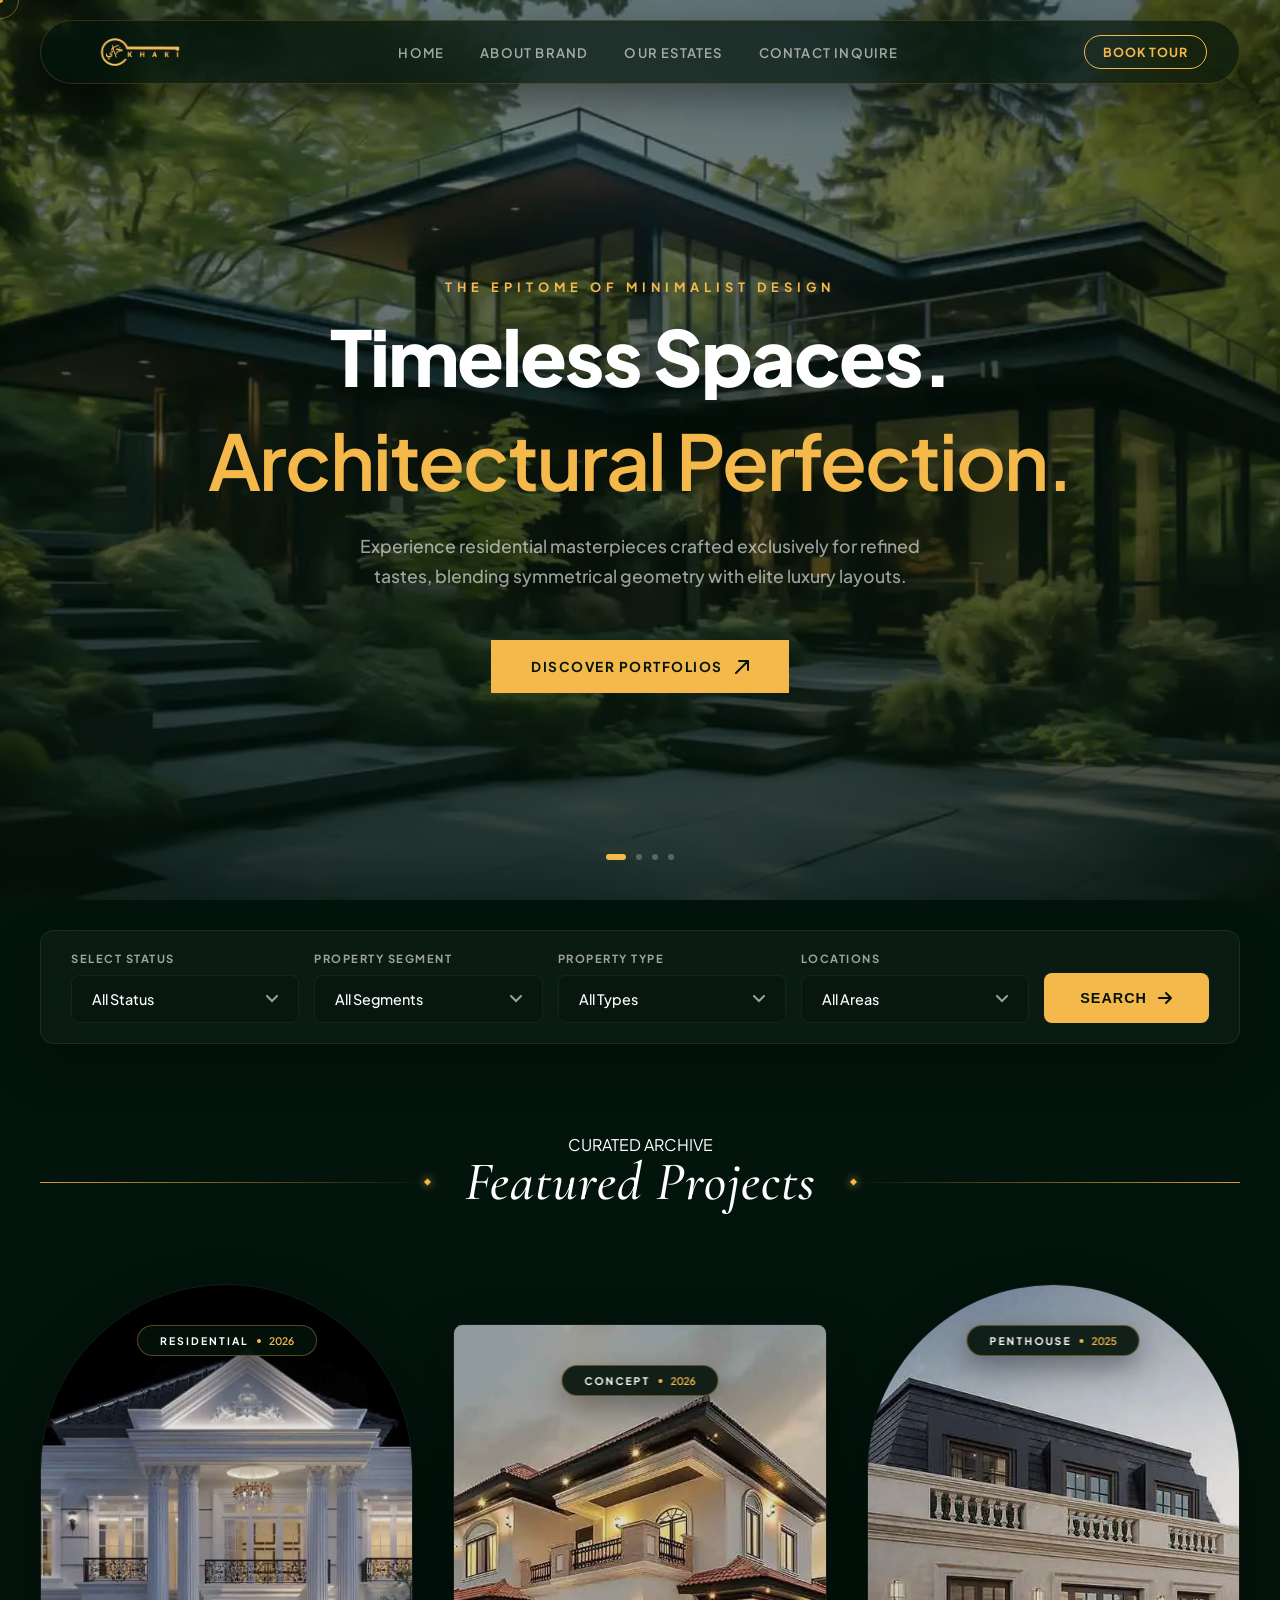
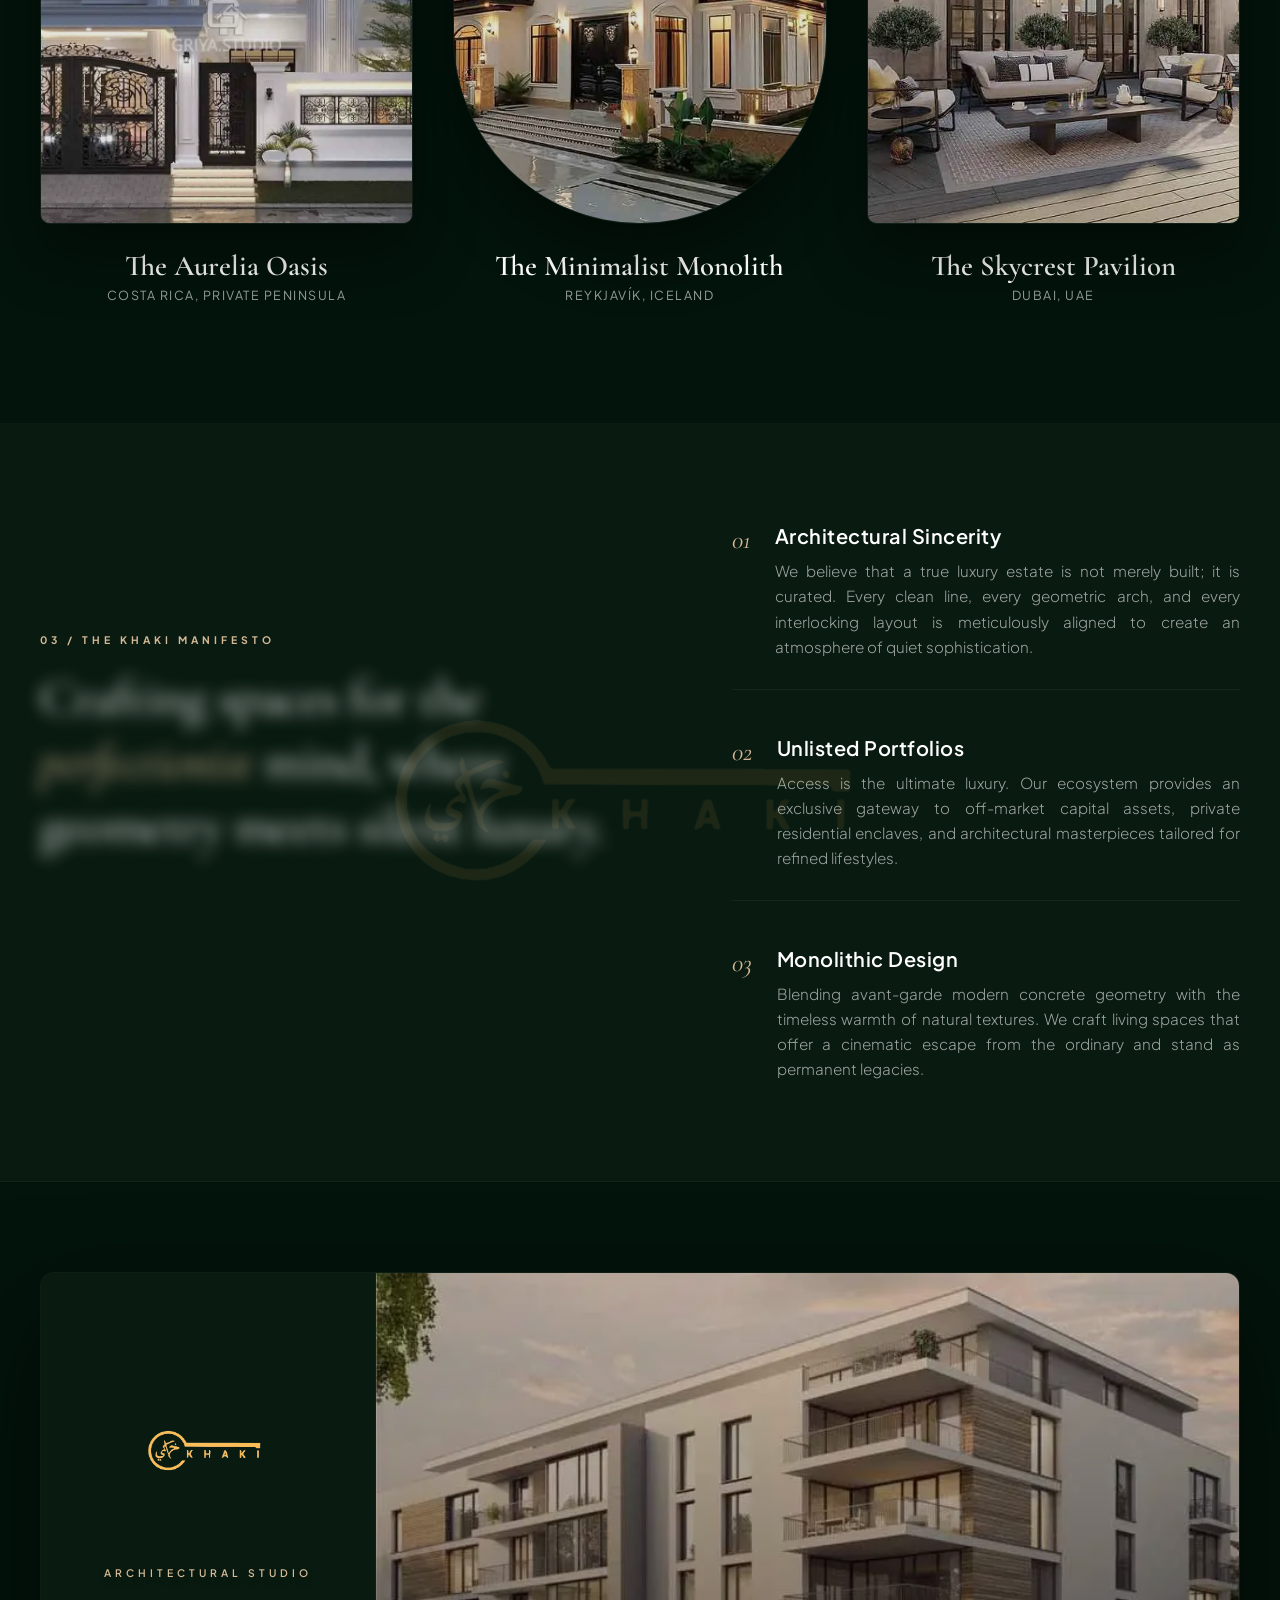
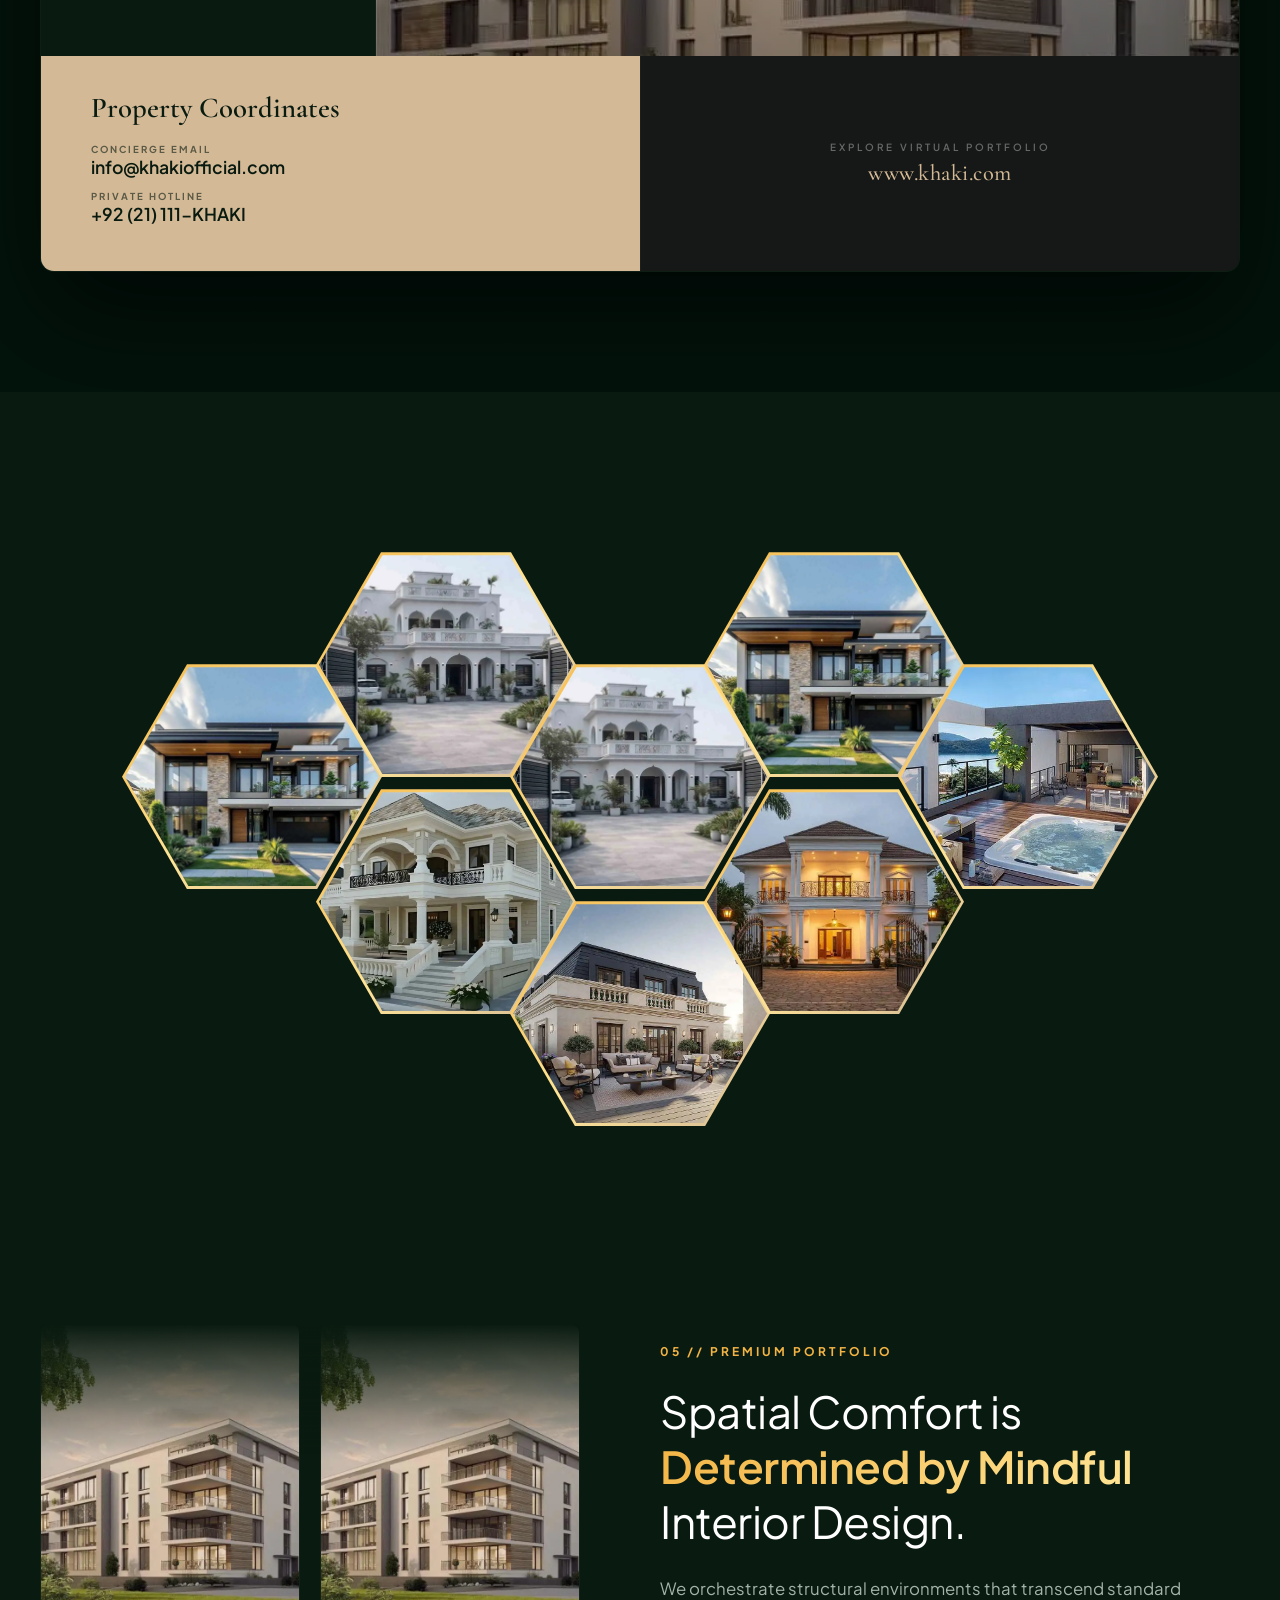
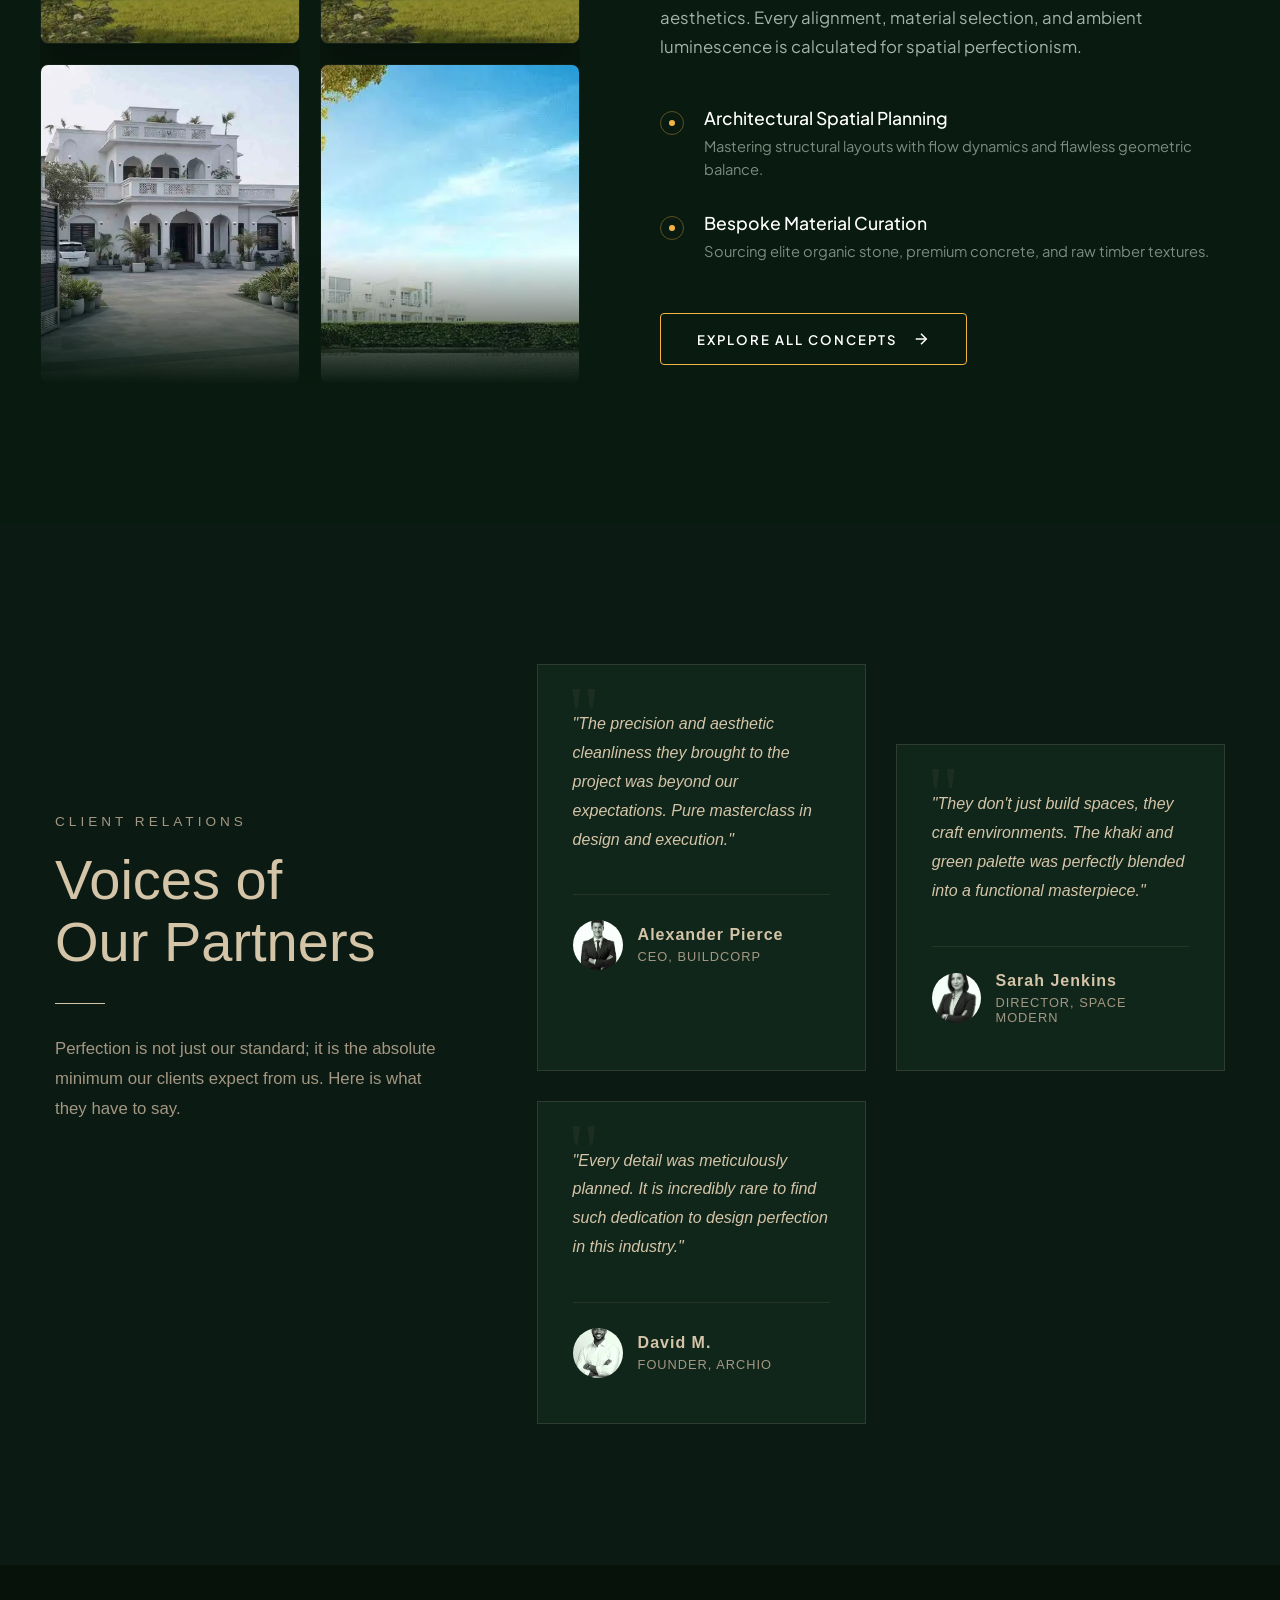
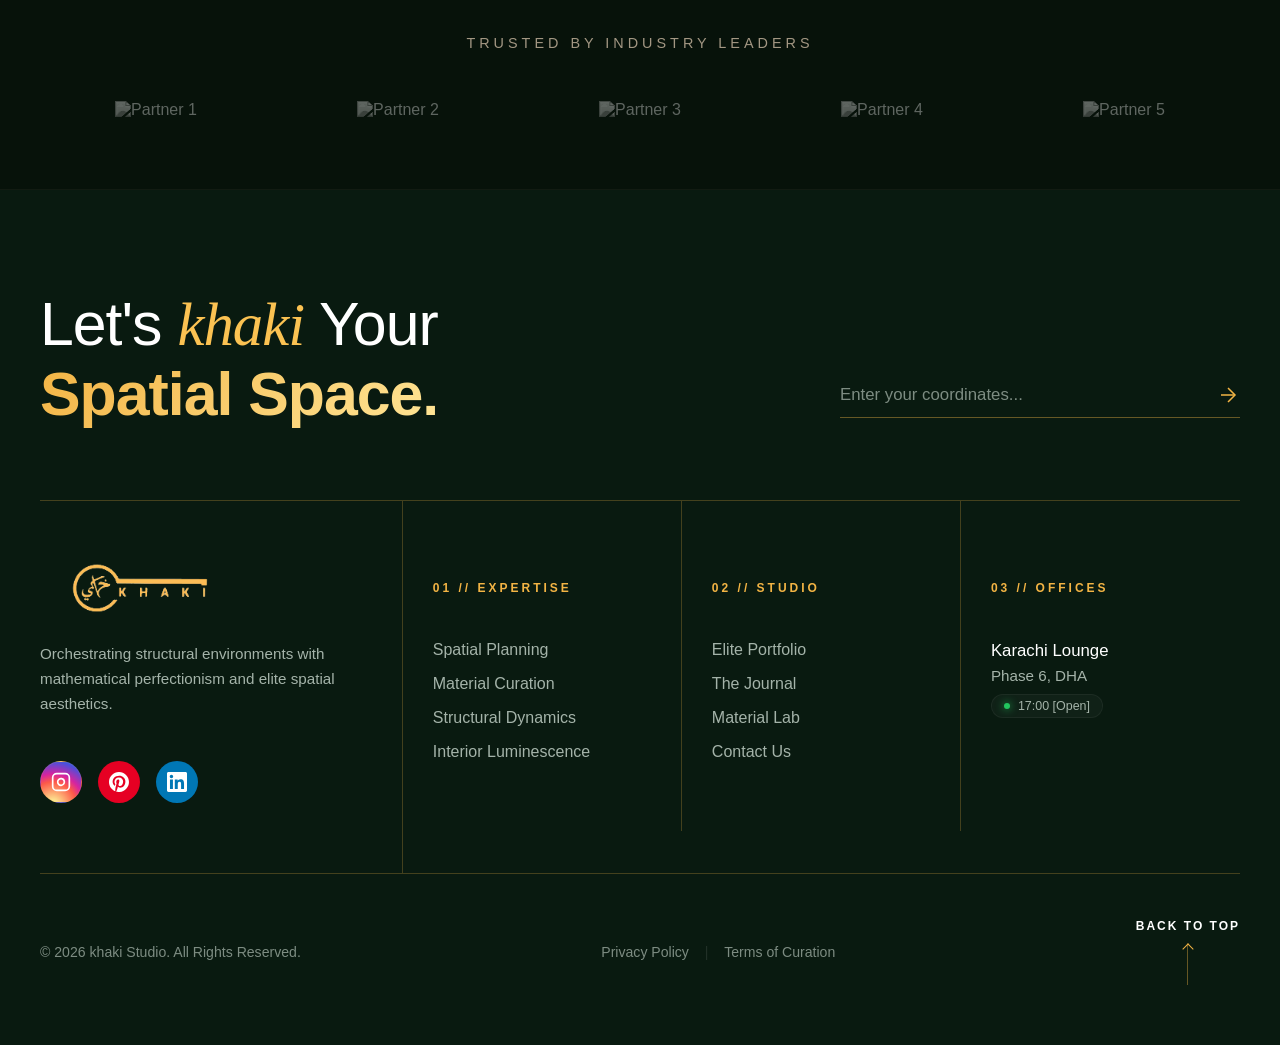
==== index.html @ 8544bd22 "Upload optimized webp assets and videos" ====
<!DOCTYPE html>
<html lang="en">
<head>
  <meta charset="UTF-8">
  <meta name="viewport" content="width=device-width, initial-scale=1.0">

  <!-- SEO Meta Tags -->
  <title>Khaki Luxury Estates | Emerald Masterpiece</title>
  <meta name="description" content="Khaki Luxury Estates offers exclusive residential and commercial property listings, luxury villas, and expert real estate">
  <link rel="canonical" href="https://khaki-green.vercel.app/">

  <!-- Preconnect for Faster Connection -->
  <link rel="preconnect" href="https://fonts.googleapis.com">
  <link rel="preconnect" href="https://fonts.gstatic.com" crossorigin>

  <!-- Combined Asynchronous Google Fonts (Non-Blocking) -->
  <link
    rel="preload"
    as="style"
    href="https://fonts.googleapis.com/css2?family=Cormorant+Garamond:ital,wght@0,500;0,600;0,700;1,400&family=Plus+Jakarta+Sans:wght@300;400;500;600;700;800&display=swap"
  >
  <link
    rel="stylesheet"
    href="https://fonts.googleapis.com/css2?family=Cormorant+Garamond:ital,wght@0,500;0,600;0,700;1,400&family=Plus+Jakarta+Sans:wght@300;400;500;600;700;800&display=swap"
    media="print"
    onload="this.media='all'"
  >
  <noscript>
    <link rel="stylesheet" href="https://fonts.googleapis.com/css2?family=Cormorant+Garamond:ital,wght@0,500;0,600;0,700;1,400&family=Plus+Jakarta+Sans:wght@300;400;500;600;700;800&display=swap">
  </noscript>

  <!-- 🔥 CRITICAL LCP BOOSTER: Preload Hero First Slide Image -->
  <link rel="preload" fetchpriority="high" as="image" href="assets/images/hero2.webp" type="image/webp">

  <!-- Main Stylesheet -->
  <link rel="stylesheet" href="style.css">
</head>
<body class="is-loading">

    <!-- LUXURY CUSTOM CURSOR TRACKER ELEMENTS -->
    <div class="custom-cursor-dot"></div>
    <div class="custom-cursor-ball"></div>

    <!-- 1. HIGH-END BRAND GREEN & GOLD PRELOADER -->
    <div id="preloader">
        <div class="loader-inner">
            <div class="logo-mask-container">
                <img src="assets/images/khakilogo.webp" alt="Khaki Brand Identity" class="brand-logo-massive">
            </div>
        </div>
    </div>

  <!-- =====================================================================
     02. ULTRA-SLIM FLOATING EMERALD GLASS CAPSULE NAVBAR & SLICE OVERLAY
===================================================================== -->
<header class="floating-header" style="opacity: 1;">
    <div class="header-capsule">
        <!-- Left Brand Segment (MODIFIED LOGO AREA) -->
        <div class="logo-area">
            <a href="#home" class="brand-link">
                <img src="assets/images/khakilogo.webp" alt="Khaki Corporate Identity" class="navbar-brand-logo">
            </a>
        </div>
        
        <!-- Center Modernist Navigation Links (Desktop Only) -->
        <nav class="nav-links-area">
            <div class="nav-clip"><a href="index.html" class="nav-item reveal-nav active">Home</a></div>
            <div class="nav-clip"><a href="about.html" class="nav-item reveal-nav">About Brand</a></div>
            <div class="nav-clip"><a href="estate.html" class="nav-item reveal-nav">Our Estates</a></div>
            <div class="nav-clip"><a href="contact.html" class="nav-item reveal-nav">Contact Inquire</a></div>
        </nav>
        
        <!-- Right Symmetrical Action Button / Hamburger Area (FIXED CORE) -->
        <div class="header-action-area">
            <a href="#contact" class="nav-mini-cta">Book Tour</a>
            
            <!-- Unique Custom Hamburger Trigger (Forced Flex Target) -->
            <button class="khaki-burger-trigger" id="burgerTrigger" aria-label="Toggle Menu">
                <span class="burger-line line-top"></span>
                <span class="burger-line line-bottom"></span>
            </button>
        </div>
    </div>
</header>

<!-- UNIQUE ARCHITECTURAL SLICE OVERLAY MENU -->
<div class="kinetic-menu-overlay" id="menuOverlay">
    <!-- Background divided into 3 responsive vertical layout slices -->
    <div class="menu-curtain-slice"></div>
    <div class="menu-curtain-slice"></div>
    <div class="menu-curtain-slice"></div>
    
    <div class="overlay-content-wrapper">
        <nav class="overlay-nav-matrix">
            <div class="overlay-link-clip"><a href="index.html" class="overlay-nav-item"> Home</a></div>
            <div class="overlay-link-clip"><a href="about.html" class="overlay-nav-item"> About Brand</a></div>
            <div class="overlay-link-clip"><a href="estate.html" class="overlay-nav-item"> Our Estates</a></div>
            <div class="overlay-link-clip"><a href="contact.html" class="overlay-nav-item"> Contact Inquire</a></div>
        </nav>
    </div>
</div>

    <!-- 3. PREMIUM DEEP EMERALD HERO AREA -->
    <main id="main-content">
        <section class="editorial-hero">
            
            <!-- Cinematic Background Slider Engine -->
            <div class="bg-slider-engine">
                <!-- Image 1: Modern Ultra-Luxury Villa with Warm Gold Lighting & Emerald Green Pools -->
                <div class="slide active-slide" style="background-image: linear-gradient(180deg, rgba(4, 21, 12, 0.45) 0%, rgba(4, 21, 12, 0.75) 100%), url(assets/images/hero2.webp);"></div>
                
                <!-- Image 2: Minimalist Symmetrical Masterpiece with Lush Green Landscape -->
                <div class="slide" style="background-image: linear-gradient(180deg, rgba(4, 21, 12, 0.45) 0%, rgba(4, 21, 12, 0.75) 100%), url(assets/images/header3.webp);"></div>
                
                <!-- Image 3: Premium Editorial Architectural Facade with Deep Tropical Vibrancy -->
                <div class="slide" style="background-image: linear-gradient(180deg, rgba(4, 21, 12, 0.45) 0%, rgba(4, 21, 12, 0.75) 100%), url(assets/images/hero3.webp);"></div>

                <!-- Image 4: High-End Open Lounge Opening into Deep Velvet Greenery -->
                <div class="slide" style="background-image: linear-gradient(180deg, rgba(4, 21, 12, 0.45) 0%, rgba(4, 21, 12, 0.75) 100%), url(assets/images/hero4.webp);"></div>
            </div>

            <!-- Foreground Copy Layout (Pure Elegance) -->
            <div class="hero-foreground-content">
                <div class="text-mask">
                    <span class="hero-micro-tag">THE EPITOME OF MINIMALIST DESIGN</span>
                </div>
                
                <h1 class="hero-main-title">
                    <div class="title-mask"><span>Timeless Spaces.</span></div>
                    <div class="title-mask"><span class="gold-accent-text">Architectural Perfection.</span></div>
                </h1>
                
                <div class="desc-mask">
                    <p class="hero-editorial-desc">
                        Experience residential masterpieces crafted exclusively for refined tastes, blending symmetrical geometry with elite luxury layouts.
                    </p>
                </div>
                
                <div class="btn-mask">
                    <a href="#" class="luxury-action-btn">
                        <span>Discover Portfolios</span>
                        <svg class="btn-arrow" width="14" height="14" viewBox="0 0 14 14" fill="none" xmlns="http://www.w3.org/2000/svg">
                            <path d="M1 13L13 1M13 1H4M13 1V10" stroke="currentColor" stroke-width="2" stroke-linecap="round" stroke-linejoin="round"/>
                        </svg>
                    </a>
                </div>
            </div>

            <!-- Dashboard Slider Control Architecture (Numbers Removed) -->
            <div class="interactive-slider-controls">
                <div class="slider-dots-indicator">
                    <span class="dot active-dot"></span>
                    <span class="dot"></span>
                    <span class="dot"></span>
                    <span class="dot"></span>
                </div>
            </div>
            
        </section>

   <section class="discovery-engine-section">
    <div class="section-container">
        
        <div class="luxury-filter-bar">
            
            <div class="custom-dropdown" id="dropdown-status">
                <label class="dropdown-label">Select Status</label>
                <div class="dropdown-trigger">
                    <span class="trigger-text">All Status</span>
                    <svg class="chevron-icon" width="12" height="8" viewBox="0 0 12 8" fill="none">
                        <path d="M1 1L6 6L11 1" stroke="currentColor" stroke-width="2" stroke-linecap="round"/>
                    </svg>
                </div>
                <div class="dropdown-menu">
                    <div class="dropdown-option active" data-value="all">All Status</div>
                    <div class="dropdown-option" data-value="for-rent">For Rent</div>
                    <div class="dropdown-option" data-value="for-sale">For Sale</div>
                    <div class="dropdown-option" data-value="off-plan">Off Plan</div>
                </div>
            </div>

            <div class="custom-dropdown" id="dropdown-segment">
                <label class="dropdown-label">Property Segment</label>
                <div class="dropdown-trigger">
                    <span class="trigger-text">All Segments</span>
                    <svg class="chevron-icon" width="12" height="8" viewBox="0 0 12 8" fill="none">
                        <path d="M1 1L6 6L11 1" stroke="currentColor" stroke-width="2" stroke-linecap="round"/>
                    </svg>
                </div>
                <div class="dropdown-menu">
                    <div class="dropdown-option active" data-value="all">All Segments</div>
                    <div class="dropdown-option" data-value="residential">Residential</div>
                    <div class="dropdown-option" data-value="commercial">Commercial</div>
                </div>
            </div>

            <div class="custom-dropdown" id="dropdown-type">
                <label class="dropdown-label">Property Type</label>
                <div class="dropdown-trigger">
                    <span class="trigger-text">All Types</span>
                    <svg class="chevron-icon" width="12" height="8" viewBox="0 0 12 8" fill="none">
                        <path d="M1 1L6 6L11 1" stroke="currentColor" stroke-width="2" stroke-linecap="round"/>
                    </svg>
                </div>
                <div class="dropdown-menu has-scrollbar">
                    <div class="dropdown-option active" data-value="all">All Types</div>
                    <div class="dropdown-option" data-value="villa">Villa</div>
                    <div class="dropdown-option" data-value="penthouse">Penthouse</div>
                    <div class="dropdown-option" data-value="bungalow">Residential - Bungalow</div>
                    <div class="dropdown-option" data-value="house-villa">Residential - House/Villa</div>
                </div>
            </div>

            <div class="custom-dropdown" id="dropdown-area">
                <label class="dropdown-label">Locations</label>
                <div class="dropdown-trigger">
                    <span class="trigger-text">All Areas</span>
                    <svg class="chevron-icon" width="12" height="8" viewBox="0 0 12 8" fill="none">
                        <path d="M1 1L6 6L11 1" stroke="currentColor" stroke-width="2" stroke-linecap="round"/>
                    </svg>
                </div>
                <div class="dropdown-menu has-scrollbar">
                    <div class="dropdown-search-wrapper">
                        <input type="text" placeholder="Search area..." class="dropdown-search-input" id="area-search-field">
                        <svg class="search-field-icon" width="14" height="14" viewBox="0 0 14 14" fill="none">
                            <circle cx="6" cy="6" r="4.5" stroke="currentColor" stroke-width="1.5"/>
                            <path d="M10 10L13 13" stroke="currentColor" stroke-width="1.5" stroke-linecap="round"/>
                        </svg>
                    </div>
                    <div class="options-flow-container">
                        <div class="dropdown-option active" data-value="all">All Areas</div>
                        <div class="dropdown-option" data-value="malir">Malir</div>
                        <div class="dropdown-option" data-value="dha">DHA</div>
                        <div class="dropdown-option" data-value="bahria-town">Bahria Town Karachi</div>
                        <div class="dropdown-option" data-value="shahra-e-faisal">Shahra-e-Faisal</div>
                        <div class="dropdown-option" data-value="pechs">PECHS</div>
                        <div class="dropdown-option" data-value="gulshan">Gulshan</div>
                        <div class="dropdown-option" data-value="johar">Johar</div>
                        <div class="dropdown-option" data-value="clifton">Clifton</div>
                    </div>
                </div>
            </div>

            <button class="filter-search-submit" id="search-submit-btn">
                <span>Search</span>
                <svg width="16" height="16" viewBox="0 0 16 16" fill="none" xmlns="http://www.w3.org/2000/svg">
                    <path d="M2 8H14M14 8L9 3M14 8L9 13" stroke="currentColor" stroke-width="2" stroke-linecap="round" stroke-linejoin="round"/>
                </svg>
            </button>

        </div>
    </div>
</section>


<!-- =====================================================================
     DYNAMIC FILTER GRID WRAPPER (Initially Hidden / Premium Styled Grid)
===================================================================== -->
<div class="properties-display-wrapper" id="properties-grid-container">
    
    <!-- Card 1: DHA Luxury Villa -->
    <div class="property-card" data-status="for-sale" data-type="villa" data-area="dha">
        <div class="property-card-inner">
            <div class="card-image-box">
                <img src="assets/images/hero4.webp" alt="DHA Villa">
                <span class="card-badge-status">For Sale</span>
            </div>
            <div class="card-content-box">
                <span class="card-meta-area">DHA, Karachi</span>
                <h3 class="card-title-text">The Obsidian Pavilion</h3>
                <div class="card-footer-pricing">
                    <span class="price-amount">PKR 18.5 Crore</span>
                    <span class="type-tag">Villa</span>
                </div>
            </div>
        </div>
    </div>

    <!-- Card 2: Clifton Penthouse -->
    <div class="property-card" data-status="for-sale" data-type="penthouse" data-area="clifton">
        <div class="property-card-inner">
            <div class="card-image-box">
                <img src="assets/images/hero4.webp" alt="Clifton Penthouse">
                <span class="card-badge-status">For Sale</span>
            </div>
            <div class="card-content-box">
                <span class="card-meta-area">Clifton, Karachi</span>
                <h3 class="card-title-text">Aether Skyline Duplex</h3>
                <div class="card-footer-pricing">
                    <span class="price-amount">PKR 12.0 Crore</span>
                    <span class="type-tag">Penthouse</span>
                </div>
            </div>
        </div>
    </div>

    <!-- Card 3: Bahria Town Bungalow -->
    <div class="property-card" data-status="off-plan" data-type="bungalow" data-area="bahria-town">
        <div class="property-card-inner">
            <div class="card-image-box">
                <img src="assets/images/header3.webp" alt="Bahria Bungalow">
                <span class="card-badge-status">Off Plan</span>
            </div>
            <div class="card-content-box">
                <span class="card-meta-area">Bahria Town, Karachi</span>
                <h3 class="card-title-text">The Oasis Enclave</h3>
                <div class="card-footer-pricing">
                    <span class="price-amount">PKR 6.5 Crore</span>
                    <span class="type-tag">Bungalow</span>
                </div>
            </div>
        </div>
    </div>

    <!-- Card 4: PECHS House -->
    <div class="property-card" data-status="for-rent" data-type="house-villa" data-area="pechs">
        <div class="property-card-inner">
            <div class="card-image-box">
                <img src="assets/images/about1.webp" alt="PECHS House">
                <span class="card-badge-status">For Rent</span>
            </div>
            <div class="card-content-box">
                <span class="card-meta-area">PECHS, Karachi</span>
                <h3 class="card-title-text">Classic Courtyard Estate</h3>
                <div class="card-footer-pricing">
                    <span class="price-amount">PKR 3.5 Lakh / mo</span>
                    <span class="type-tag">House</span>
                </div>
            </div>
        </div>
    </div>

    <!-- Card 5: Gulshan Penthouse -->
    <div class="property-card" data-status="for-sale" data-type="penthouse" data-area="gulshan">
        <div class="property-card-inner">
            <div class="card-image-box">
                <img src="assets/images/apartment.webp" alt="Gulshan Penthouse">
                <span class="card-badge-status">For Sale</span>
            </div>
            <div class="card-content-box">
                <span class="card-meta-area">Gulshan, Karachi</span>
                <h3 class="card-title-text">The Grand Vista Heights</h3>
                <div class="card-footer-pricing">
                    <span class="price-amount">PKR 4.8 Crore</span>
                    <span class="type-tag">Penthouse</span>
                </div>
            </div>
        </div>
    </div>

    <!-- Card 6: Malir House/Villa -->
    <div class="property-card" data-status="for-rent" data-type="house-villa" data-area="malir">
        <div class="property-card-inner">
            <div class="card-image-box">
                <img src="assets/images/bangalow.webp" alt="Malir Villa">
                <span class="card-badge-status">For Rent</span>
            </div>
            <div class="card-content-box">
                <span class="card-meta-area">Malir, Karachi</span>
                <h3 class="card-title-text">Green Orchard Sanctuary</h3>
                <div class="card-footer-pricing">
                    <span class="price-amount">PKR 1.8 Lakh / mo</span>
                    <span class="type-tag">House</span>
                </div>
            </div>
        </div>
    </div>

    <!-- Card 7: Johar Villa -->
    <div class="property-card" data-status="for-sale" data-type="villa" data-area="johar">
        <div class="property-card-inner">
            <div class="card-image-box">
                <img src="assets/images/bangalow1.webp" alt="Johar Villa">
                <span class="card-badge-status">For Sale</span>
            </div>
            <div class="card-content-box">
                <span class="card-meta-area">Johar, Karachi</span>
                <h3 class="card-title-text">Prime Square Avenue</h3>
                <div class="card-footer-pricing">
                    <span class="price-amount">PKR 7.2 Crore</span>
                    <span class="type-tag">Villa</span>
                </div>
            </div>
        </div>
    </div>

    <!-- Naya Card 1: Malir Penthouse (For Rent) -->
<div class="property-card" data-status="for-rent" data-type="penthouse" data-area="malir">
    <div class="property-card-inner">
        <div class="card-image-box">
            <img src="assets/images/penthouse8.webp" alt="Malir Penthouse">
            <span class="card-badge-status">For Rent</span>
        </div>
        <div class="card-content-box">
            <span class="card-meta-area">Malir, Karachi</span>
            <h3 class="card-title-text">The Askari Heights Duplex</h3>
            <div class="card-footer-pricing">
                <span class="price-amount">PKR 1.2 Lakh / mo</span>
                <span class="type-tag">Penthouse</span>
            </div>
        </div>
    </div>
</div>

<!-- Naya Card 2: Shahra-e-Faisal Office/Penthouse (Off Plan) -->
<div class="property-card" data-status="off-plan" data-type="penthouse" data-area="shahra-e-faisal">
    <div class="property-card-inner">
        <div class="card-image-box">
            <img src="assets/images/penthouse7.webp" alt="Shahra-e-Faisal Suite">
            <span class="card-badge-status">Off Plan</span>
        </div>
        <div class="card-content-box">
            <span class="card-meta-area">Shahra-e-Faisal, Karachi</span>
            <h3 class="card-title-text">The Boulevard Corporate Corporate Suites</h3>
            <div class="card-footer-pricing">
                <span class="price-amount">PKR 9.5 Crore</span>
                <span class="type-tag">Penthouse</span>
            </div>
        </div>
    </div>
</div>

<!-- Naya Card 3: Johar Bungalow (For Sale) -->
<div class="property-card" data-status="for-sale" data-type="bungalow" data-area="johar">
    <div class="property-card-inner">
        <div class="card-image-box">
            <img src="assets/images/bangalow2.webp" alt="Johar Bungalow">
            <span class="card-badge-status">For Sale</span>
        </div>
        <div class="card-content-box">
            <span class="card-meta-area">Johar, Karachi</span>
            <h3 class="card-title-text">Block 13 Premium Pavilion</h3>
            <div class="card-footer-pricing">
                <span class="price-amount">PKR 5.2 Crore</span>
                <span class="type-tag">Bungalow</span>
            </div>
        </div>
    </div>
</div>

</div>
<!-- 7. ELITE ARCHITECTURAL PROJECTS VAULT (STITCHED TO FILTER) -->
       <section class="luxury-projects-section">
            <div class="section-container">
                
                <div class="lined-heading-wrapper animate-fade-up">
                    <span class="section-micro-tag">CURATED ARCHIVE</span>
                    <div class="luxury-heading-container">
                        <div class="architectural-line line-left"></div>
                        <h2 class="lined-heading">Featured Projects</h2>
                        <div class="architectural-line line-right"></div>
                    </div>
                </div>

                <div class="projects-master-grid">
                    
                    <div class="editorial-project-card animate-fade-up">
                        <div class="project-image-frame">
                            <div class="project-floating-badge">
                                <span class="badge-cat">RESIDENTIAL</span>
                                <span class="badge-dot"></span>
                                <span class="badge-year">2026</span>
                            </div>
                            <img src="assets/images/bangalow2.webp" alt="The Aurelia Oasis" class="project-main-img">
                            <div class="card-border-trace"></div>
                        </div>
                        <div class="project-meta-details">
                            <h3 class="project-editorial-title">The Aurelia Oasis</h3>
                            <p class="project-editorial-location">Costa Rica, Private Peninsula</p>
                        </div>
                    </div>

                    <div class="editorial-project-card animate-fade-up" style="animation-delay: 0.15s;">
                        <div class="project-image-frame frame-offset">
                            <div class="project-floating-badge">
                                <span class="badge-cat">CONCEPT</span>
                                <span class="badge-dot"></span>
                                <span class="badge-year">2026</span>
                            </div>
                            <img src="assets/images/bangalow.webp" alt="The Minimalist Monolith" class="project-main-img">
                            <div class="card-border-trace"></div>
                        </div>
                        <div class="project-meta-details">
                            <h3 class="project-editorial-title">The Minimalist Monolith</h3>
                            <p class="project-editorial-location">Reykjavík, Iceland</p>
                        </div>
                    </div>

                    <div class="editorial-project-card animate-fade-up" style="animation-delay: 0.3s;">
                        <div class="project-image-frame">
                            <div class="project-floating-badge">
                                <span class="badge-cat">PENTHOUSE</span>
                                <span class="badge-dot"></span>
                                <span class="badge-year">2025</span>
                            </div>
                            <img src="assets/images/penthouse.webp" alt="The Lumina Pavilion" class="project-main-img">
                            <div class="card-border-trace"></div>
                        </div>
                        <div class="project-meta-details">
                            <h3 class="project-editorial-title">The Skycrest Pavilion</h3>
                            <p class="project-editorial-location">Dubai, UAE</p>
                        </div>
                    </div>

                </div>
            </div>
        </section>

        <!-- 8. PREMIUM TEXT-BASED EDITORIAL MANIFESTO (SMOOTH REVEAL & INFINITE REFRESH) -->
<section class="editorial-text-section">
    
    <!-- Enhanced Visibility Logo Watermark -->
    <div class="section-bg-watermark">
        <img src="assets/images/khakilogo.webp" alt="KHAKI Watermark Background">
    </div>

    <div class="section-container layout-relative">
        <div class="editorial-text-grid">
            
            <!-- Left Side: Sticky Statement Block (Toggled on Every Visit) -->
            <div class="manifesto-statement-block dynamic-scroll-target">
                <span class="manifesto-micro-tag">03 / THE KHAKI MANIFESTO</span>
                <h2 class="manifesto-main-title">
                    Crafting spaces for the <span class="highlight-khaki">perfectionist</span> mind, where geometry meets silent luxury.
                </h2>
                <div class="manifesto-accent-line"></div>
            </div>

            <!-- Right Side: Luxury Real Estate Pillars (Toggled on Every Visit) -->
            <div class="manifesto-pillars-block">
                
                <!-- Pillar 01 -->
                <div class="text-pillar-item dynamic-scroll-target">
                    <span class="pillar-number">01</span>
                    <div class="pillar-content">
                        <h3 class="pillar-title">Architectural Sincerity</h3>
                        <p class="pillar-desc">
                            We believe that a true luxury estate is not merely built; it is curated. Every clean line, every geometric arch, and every interlocking layout is meticulously aligned to create an atmosphere of quiet sophistication.
                        </p>
                    </div>
                </div>

                <!-- Pillar 02 -->
                <div class="text-pillar-item dynamic-scroll-target">
                    <span class="pillar-number">02</span>
                    <div class="pillar-content">
                        <h3 class="pillar-title">Unlisted Portfolios</h3>
                        <p class="pillar-desc">
                            Access is the ultimate luxury. Our ecosystem provides an exclusive gateway to off-market capital assets, private residential enclaves, and architectural masterpieces tailored for refined lifestyles.
                        </p>
                    </div>
                </div>

                <!-- Pillar 03 -->
                <div class="text-pillar-item dynamic-scroll-target">
                    <span class="pillar-number">03</span>
                    <div class="pillar-content">
                        <h3 class="pillar-title">Monolithic Design</h3>
                        <p class="pillar-desc">
                            Blending avant-garde modern concrete geometry with the timeless warmth of natural textures. We craft living spaces that offer a cinematic escape from the ordinary and stand as permanent legacies.
                        </p>
                    </div>
                </div>

            </div>

        </div>
    </div>
</section>

   <!-- 9. PREMIUM ASYMMETRICAL SHOWCASE (STRICTLY MATCHING image_8b3489.jpg) -->
<section class="editorial-showcase-section">
    <div class="section-container">
        
        <div class="editorial-master-card" id="editorialMasterCard">
            
            <div class="editorial-panel logo-vault-green">
                <div class="panel-inner-content">
                    <img src="assets/images/khakilogo.webp" alt="KHAKI Logo" class="khaki-panel-logo">
                    <p class="logo-architecture-text">ARCHITECTURAL STUDIO</p>
                </div>
            </div>

            <div class="editorial-image-viewport" id="editorialViewport">
                
                <div class="editorial-slide active">
                    <img src="assets/images/apartment.webp" alt="Khaki Estate Exterior" class="cinema-view-img">
                </div>
                
                <div class="editorial-slide">
                    <img src="assets/images/bangalow1.webp" alt="Khaki Lounge Interior" class="cinema-view-img">
                </div>
                
                <div class="editorial-slide">
                    <img src="assets/images/bangalow5.webp" alt="Khaki Master Suite" class="cinema-view-img">
                </div>
                
                <div class="editorial-slide">
                    <img src="assets/images/header2.webp" alt="Khaki Glass Pavilion" class="cinema-view-img">
                </div>
                
                <div class="editorial-slide">
                    <img src="assets/images/penthouse2.webp" alt="Khaki Daylight Architecture" class="cinema-view-img">
                </div>

                <div class="editorial-slide">
                    <img src="assets/images/penthouse4.webp" alt="Khaki Dusk Estate" class="cinema-view-img">
                </div>

                <div class="viewport-vignette"></div>
            </div>

            <div class="editorial-panel contact-vault-khaki">
                <div class="panel-inner-content">
                    <h3 class="panel-block-title">Property Coordinates</h3>
                    
                    <div class="panel-info-group">
                        <span class="panel-meta-label">CONCIERGE EMAIL</span>
                        <a href="mailto:info@khakiofficial.com" class="panel-meta-value">info@khakiofficial.com</a>
                    </div>
                    
                    <div class="panel-info-group">
                        <span class="panel-meta-label">PRIVATE HOTLINE</span>
                        <a href="tel:+922111154254" class="panel-meta-value">+92 (21) 111-KHAKI</a>
                    </div>
                </div>
            </div>

            <div class="editorial-panel website-vault-dark">
                <div class="panel-inner-content">
                    <span class="url-showcase-label">EXPLORE VIRTUAL PORTFOLIO</span>
                    <a href="https://www.khakiofficial.com" target="_blank" class="panel-web-link">www.khaki.com</a>
                </div>
            </div>

        </div>
    </div>
</section>

<!-- HONEYCOMB SECTION WITH ALL 8 IMAGES -->
<section class="honeycomb-vault-section">
    <div class="section-container">
        
        <!-- Honeycomb Canvas Grid (5 Columns = 1 -> 2 -> 2 -> 2 -> 1 = Total 8 Items) -->
        <div class="honeycomb-master-wrapper">
            
            <!-- COLUMN 1 (1 Image) -->
            <div class="honeycomb-col">
                <div class="hex-item" data-title="MODERN FOREST EMBASSY" data-category="Luxury Villa" 
                     data-desc="Deep integration with nature featuring open facades, premium sustainable timber, and expansive glass frameworks."
                     data-spec1="Residential" data-spec2="5,200 Sq Ft" data-spec3="Completed" data-spec4="Timber & Glass" data-spec5="Western Ghats">
                    <div class="hex-border-gln"><div class="hex-inner">
                        <img src="assets/images/h1.webp" class="hex-img">
                    </div></div>
                </div>
            </div>

            <!-- COLUMN 2 (2 Images) -->
            <div class="honeycomb-col">
                <div class="hex-item" data-title="MINIMALIST PENTHOUSE" data-category="Apartment" 
                     data-desc="Experience sky-high luxury with floor-to-ceiling glass structures, raw concrete textures, and perimeter ambient lighting."
                     data-spec1="Urban Living" data-spec2="3,800 Sq Ft" data-spec3="Immediate" data-spec4="Exposed Concrete" data-spec5="Downtown Core">
                    <div class="hex-border-gln"><div class="hex-inner">
                        <img src="assets/images/bangalow1.webp" class="hex-img">
                    </div></div>
                </div>
                <div class="hex-item" data-title="MODULAR CHEF LAB" data-category="Interior Kitchen" 
                     data-desc="Hidden profile handles, premium quartz countertops, and integrated chef-grade appliances wrapped in matte obsidian finishes."
                     data-spec1="Commercial Kit" data-spec2="650 Sq Ft" data-spec3="3 Weeks" data-spec4="Quartz & Matte Oak" data-spec5="Zone 04 Hub">
                    <div class="hex-border-gln"><div class="hex-inner">
                        <img src="assets/images/bangalow4.webp" class="hex-img">
                    </div></div>
                </div>
            </div>

            <!-- COLUMN 3 (2 Images) -->
            <div class="honeycomb-col">
                <div class="hex-item" data-title="BRUTALIST WATER EDGE" data-category="Mansion" 
                     data-desc="A massive structural marvel hanging perfectly over the water with cantilevered concrete slabs and a dynamic zero-edge pool."
                     data-spec1="Mega Mansion" data-spec2="8,500 Sq Ft" data-spec3="2 Months" data-spec4="Reinforced Concrete" data-spec5="Coastal Line">
                    <div class="hex-border-gln"><div class="hex-inner">
                        <img src="assets/images/bangalow1.webp" class="hex-img">
                    </div></div>
                </div>
                <div class="hex-item" data-title="ZEN IN-HOUSE COURTYARD" data-category="Interior Design" 
                     data-desc="An indoor sanctuary containing gravel pathways, an isolated maple tree, and skylights reflecting architectural peace."
                     data-spec1="Lounge Area" data-spec2="1,200 Sq Ft" data-spec3="Completed" data-spec4="Natural Stone & Moss" data-spec5="Suburban Estate">
                    <div class="hex-border-gln"><div class="hex-inner">
                        <img src="assets/images/penthouse.webp" class="hex-img">
                    </div></div>
                </div>
            </div>

            <!-- COLUMN 4 (2 Images) -->
            <div class="honeycomb-col">
                <div class="hex-item" data-title="SUSTAINABLE ESCAPE" data-category="Eco Resort" 
                     data-desc="Off-grid luxury modules running fully on solar kinetics, featuring local clay brickwork and rainwater harvesting loops."
                     data-spec1="Hospitality" data-spec2="12,000 Sq Ft" data-spec3="Under Review" data-spec4="Clay Bricks & Solar" data-spec5="Desert Oasis">
                    <div class="hex-border-gln"><div class="hex-inner">
                        <img src="assets/images/h1.webp" class="hex-img">
                    </div></div>
                </div>
                <div class="hex-item" data-title="THE MONOLITH ATRIUM" data-category="Commercial Lobby" 
                     data-desc="A triple-height grand corporate entrance boasting kinetic sculptures, white marble cladding, and structural glass fins."
                     data-spec1="Corporate HQ" data-spec2="4,200 Sq Ft" data-spec3="Completed" data-spec4="Italian Marble" data-spec5="Financial District">
                    <div class="hex-border-gln"><div class="hex-inner">
                        <img src="assets/images/bangalow3.webp" class="hex-img">
                    </div></div>
                </div>
            </div>

            <!-- COLUMN 5 (1 Image) -->
            <div class="honeycomb-col">
                <div class="hex-item" data-title="SCANDINAVIAN GLASS BOX" data-category="Cottage" 
                     data-desc="Pure geometric simplicity optimized for northern lighting with triple-glazed dynamic insulation panels."
                     data-spec1="Vacation Home" data-spec2="2,100 Sq Ft" data-spec3="1 Month" data-spec4="Triple-Glazed Glass" data-spec5="Nordic Valley">
                    <div class="hex-border-gln"><div class="hex-inner">
                        <img src="assets/images/penthouse5.webp" class="hex-img">
                    </div></div>
                </div>
            </div>

        </div> <!-- Grid End -->

        <!-- GLOBAL OVERLAY STAGE (Yahi rehne dena isko) -->
        <div class="hex-global-preview-stage">
            <div class="preview-card-container">
                <div class="preview-image-box">
                    <img src="" id="popup-square-img" alt="Project View">
                </div>
                <div class="preview-details-box">
                    <div class="preview-header">
                        <span id="popup-meta-category">ARCHITECTURAL DETAILS</span>
                        <span class="divider-slash">|</span>
                        <span>PREVIEW</span>
                    </div>
                    <h2 id="popup-main-title"></h2>
                    <p id="popup-dynamic-desc" class="typewriter-target-paragraph"></p>
                    <div class="spec-table-rows">
                        <div class="spec-row"><span class="spec-label">Project Type:</span><span class="spec-value" id="spec-val-1"></span></div>
                        <div class="spec-row"><span class="spec-label">Total Area:</span><span class="spec-value" id="spec-val-2"></span></div>
                        <div class="spec-row"><span class="spec-label">Timeline:</span><span class="spec-value" id="spec-val-3"></span></div>
                        <div class="spec-row"><span class="spec-label">Key Materials:</span><span class="spec-value" id="spec-val-4"></span></div>
                        <div class="spec-row"><span class="spec-label">Location:</span><span class="spec-value" id="spec-val-5"></span></div>
                    </div>
                </div>
            </div>
        </div>

    </div>
</section>

<!-- =====================================================================
     DISSIMILAR DIRECTION MOTION MATRIX & EDITORIAL SPLIT SECTION
===================================================================== -->
<section class="luxury-marquee-section">
    <div class="marquee-split-container">
        
        <!-- LEFT SIDE: DUAL DIRECTION MOTION STREAMS -->
        <div class="marquee-visual-side">
            <!-- Smooth Light Control Gradients (Blends with dark green theme background) -->
            <div class="marquee-mask-overlay-top"></div>
            <div class="marquee-mask-overlay-bottom"></div>

            <!-- COLUMN 1: UPWARD STREAM -->
            <div class="marquee-column col-up">
                <div class="marquee-track">
                    <!-- Original Dataset -->
                    <div class="marquee-card"><img src="assets/images/apartment.webp" alt="Luxury Architecture"></div>
                    <div class="marquee-card"><img src="assets/images/bangalow1.webp" alt="Premium Interior"></div>
                    <div class="marquee-card"><img src="assets/images/penthouse1.webp" alt="Minimalist Pavilion"></div>
                    <div class="marquee-card"><img src="assets/images/penthouse4.webp" alt="Modern Mansion"></div>
                    <!-- Cloned Replica Set for Infinite Seamless Loop Loophole -->
                    <div class="marquee-card"><img src="assets/images/penthouse6.webp" alt="Luxury Architecture"></div>
                    <div class="marquee-card"><img src="assets/images/about1.webp" alt="Premium Interior"></div>
                    <div class="marquee-card"><img src="assets/images/apartment1.webp" alt="Minimalist Pavilion"></div>
                    <div class="marquee-card"><img src="assets/images/hero4.webp" alt="Modern Mansion"></div>
                </div>
            </div>

            <!-- COLUMN 2: DOWNWARD STREAM -->
            <div class="marquee-column col-down">
                <div class="marquee-track">
                    <!-- Original Dataset -->
                    <div class="marquee-card"><img src="assets/images/apartment.webp" alt="Elite Lounge"></div>
                    <div class="marquee-card"><img src="assets/images/about1.webp" alt="Eco Desert Resort"></div>
                    <div class="marquee-card"><img src="assets/images/penthouse.webp" alt="Marble Corporate Lobby"></div>
                    <div class="marquee-card"><img src="assets/images/penthouse2.webp" alt="Scandinavian Glass Cottage"></div>
                    <!-- Cloned Replica Set for Infinite Seamless Loop Loophole -->
                    <div class="marquee-card"><img src="assets/images/penthouse4.webp" alt="Elite Lounge"></div>
                    <div class="marquee-card"><img src="assets/images/penthouse5.webp" alt="Eco Desert Resort"></div>
                    <div class="marquee-card"><img src="assets/images/bangalow4.webp" alt="Marble Corporate Lobby"></div>
                    <div class="marquee-card"><img src="assets/images/bangalow5.webp" alt="Scandinavian Glass Cottage"></div>
                </div>
            </div>
        </div>

        <!-- RIGHT SIDE: HIGH-END EDITORIAL CONTENT (Observes Intersection to Trigger Entry) -->
        <div class="marquee-content-side">
            <div class="brand-badge-mini reveal-item">05 // PREMIUM PORTFOLIO</div>
            
            <h2 class="editorial-heading reveal-item">
                Spatial Comfort is <br>
                <span class="gold-gradient-text">Determined by Mindful</span> <br>
                Interior Design.
            </h2>
            
            <p class="editorial-subtext reveal-item">
                We orchestrate structural environments that transcend standard aesthetics. Every alignment, material selection, and ambient luminescence is calculated for spatial perfectionism.
            </p>

            <!-- Vector Architectural Points with Interactive Micro-Hovers -->
            <div class="luxury-feature-list reveal-item">
                <div class="feature-row-item">
                    <div class="feature-icon-circle">
                        <div class="inner-dot"></div>
                    </div>
                    <div class="feature-text-block">
                        <h3>Architectural Spatial Planning</h3>
                        <p>Mastering structural layouts with flow dynamics and flawless geometric balance.</p>
                    </div>
                </div>
                
                <div class="feature-row-item">
                    <div class="feature-icon-circle">
                        <div class="inner-dot"></div>
                    </div>
                    <div class="feature-text-block">
                        <h3>Bespoke Material Curation</h3>
                        <p>Sourcing elite organic stone, premium concrete, and raw timber textures.</p>
                    </div>
                </div>
            </div>

            <!-- High End Interactive Call-To-Action Button -->
            <a href="#" class="marquee-cta-btn reveal-item">
                <span>EXPLORE ALL CONCEPTS</span>
                <svg width="18" height="18" viewBox="0 0 24 24" fill="none" stroke="currentColor" stroke-width="2">
                    <line x1="5" y1="12" x2="19" y2="12"></line>
                    <polyline points="12 5 19 12 12 19"></polyline>
                </svg>
            </a>
        </div>

    </div>
</section>

<!-- ================= ELITE CLIENTS SECTION (KHAKI & GREEN) ================= -->
<section id="elite-clients-section">
    <div class="elite-wrapper">
        
        <!-- Left Side: Sticky Typography Area -->
        <div class="elite-text-area">
            <span class="khaki-subtitle">Client Relations</span>
            <h2 class="khaki-main-title">Voices of<br>Our Partners</h2>
            <div class="khaki-divider"></div>
            <p class="khaki-description">
                Perfection is not just our standard; it is the absolute minimum our clients expect from us. Here is what they have to say.
            </p>
        </div>

        <!-- Right Side: Staggered Cards Grid -->
        <div class="elite-cards-area">
            
            <!-- Card 1 -->
            <div class="elite-card">
                <div class="card-quote-mark">"</div>
                <p class="card-review">"The precision and aesthetic cleanliness they brought to the project was beyond our expectations. Pure masterclass in design and execution."</p>
                <div class="card-client">
                    <!-- Client Image -->
                    <img src="assets/images/c1.webp" alt="Alexander" class="client-img">
                    <div class="client-info">
                        <h4 class="client-name">Alexander Pierce</h4>
                        <span class="client-designation">CEO, BuildCorp</span>
                    </div>
                </div>
            </div>

            <!-- Card 2 (Staggered / Pushed Down) -->
            <div class="elite-card staggered">
                <div class="card-quote-mark">"</div>
                <p class="card-review">"They don't just build spaces, they craft environments. The khaki and green palette was perfectly blended into a functional masterpiece."</p>
                <div class="card-client">
                    <img src="assets/images/c2.webp" alt="Sarah" class="client-img">
                    <div class="client-info">
                        <h4 class="client-name">Sarah Jenkins</h4>
                        <span class="client-designation">Director, Space Modern</span>
                    </div>
                </div>
            </div>

            <!-- Card 3 -->
            <div class="elite-card">
                <div class="card-quote-mark">"</div>
                <p class="card-review">"Every detail was meticulously planned. It is incredibly rare to find such dedication to design perfection in this industry."</p>
                <div class="card-client">
                    <img src="assets/images/c3.webp" alt="David" class="client-img">
                    <div class="client-info">
                        <h4 class="client-name">David M.</h4>
                        <span class="client-designation">Founder, Archio</span>
                    </div>
                </div>
            </div>

        </div>
    </div>
</section>

<!-- ================= ELITE PARTNERS SECTION ================= -->
<section id="elite-partners-section">
    <div class="partners-container">
        
        <!-- Minimalist Header -->
        <div class="partners-header">
            <h3 class="partners-title">Trusted by Industry Leaders</h3>
        </div>
        
        <!-- Logos Grid -->
        <div class="partners-logo-grid">
            <div class="logo-box">
                <!-- Apni logo image ka path 'src' mein daalein -->
                <img src="https://via.placeholder.com/150x60/11261a/d4c4a8?text=LOGO+1" alt="Partner 1" class="partner-logo">
            </div>
            <div class="logo-box">
                <img src="https://via.placeholder.com/150x60/11261a/d4c4a8?text=LOGO+2" alt="Partner 2" class="partner-logo">
            </div>
            <div class="logo-box">
                <img src="https://via.placeholder.com/150x60/11261a/d4c4a8?text=LOGO+3" alt="Partner 3" class="partner-logo">
            </div>
            <div class="logo-box">
                <img src="https://via.placeholder.com/150x60/11261a/d4c4a8?text=LOGO+4" alt="Partner 4" class="partner-logo">
            </div>
            <div class="logo-box">
                <img src="https://via.placeholder.com/150x60/11261a/d4c4a8?text=LOGO+5" alt="Partner 5" class="partner-logo">
            </div>
        </div>

    </div>
</section>
        </main>
    <!-- GSAP INTERACTION ENGINE CDN -->
    <script src="https://cdnjs.cloudflare.com/ajax/libs/gsap/3.12.5/gsap.min.js"></script>
    <script src="script.js" defer></script>
</body>
<footer class="luxury-grand-footer">
    
    <div class="footer-container">
        
        <div class="footer-top-tier">
            <h2 class="footer-statement">
                Let's <span class="khaki-inline-logo">khaki</span> Your <br>
                <span class="gold-gradient-text">Spatial Space.</span>
            </h2>
            <div class="footer-newsletter-box">
                <form action="#" class="newsletter-form" onsubmit="event.preventDefault();">
                    <input type="email" placeholder="Enter your coordinates..." required class="newsletter-input">
                    <button type="submit" class="newsletter-submit-btn" aria-label="Submit Form">
                        <svg width="24" height="24" viewBox="0 0 24 24" fill="none" stroke="currentColor" stroke-width="1.5">
                            <line x1="5" y1="12" x2="19" y2="12"></line>
                            <polyline points="12 5 19 12 12 19"></polyline>
                        </svg>
                    </button>
                </form>
            </div>
        </div>

        <div class="footer-middle-tier">
            
            <div class="footer-column brand-identity-column">
                <div class="footer-logo-box">
                    <img src="assets/images/khakilogo.webp" alt="Khaki Brand Logo" class="footer-brand-logo-img">
                </div>
                <p class="brand-bio">
                    Orchestrating structural environments with mathematical perfectionism and elite spatial aesthetics.
                </p>
                <div class="footer-social-suite">
                    <a href="#" class="social-link instagram" aria-label="Instagram Profile">
                        <svg width="20" height="20" viewBox="0 0 24 24" fill="none" stroke="currentColor" stroke-width="2">
                            <rect x="2" y="2" width="20" height="20" rx="5" ry="5"></rect>
                            <path d="M16 11.37A4 4 0 1 1 12.63 8 4 4 0 0 1 16 11.37z"></path>
                            <line x1="17.5" y1="6.5" x2="17.51" y2="6.5"></line>
                        </svg>
                    </a>
                    <a href="#" class="social-link pinterest" aria-label="Pinterest Profile">
                        <svg width="20" height="20" viewBox="0 0 24 24" fill="currentColor">
                            <path d="M12.017 0C5.396 0 0 5.396 0 12.017c0 5.076 3.158 9.412 7.643 11.162-.105-.949-.199-2.403.041-3.439.219-.937 1.406-5.957 1.406-5.957s-.359-.72-.359-1.781c0-1.663.967-2.907 2.167-2.907 1.023 0 1.517.769 1.517 1.687 0 1.029-.653 2.567-.992 3.992-.285 1.193.6 2.165 1.775 2.165 2.128 0 3.768-2.245 3.768-5.487 0-2.861-2.063-4.869-5.008-4.869-3.41 0-5.409 2.562-5.409 5.199 0 1.033.394 2.143.889 2.741.099.12.112.225.085.345-.09.375-.293 1.199-.334 1.363-.053.225-.172.271-.401.165-1.495-.69-2.433-2.878-2.433-4.646 0-3.776 2.748-7.252 7.92-7.252 4.158 0 7.392 2.967 7.392 6.923 0 4.135-2.607 7.462-6.233 7.462-1.214 0-2.354-.629-2.758-1.379l-.749 2.848c-.269 1.045-1.004 2.352-1.498 3.146 1.123.345 2.306.535 3.55.535 6.607 0 11.985-5.365 11.985-11.983C24 5.362 18.621 0 12.017 0z"/>
                        </svg>
                    </a>
                    <a href="#" class="social-link linkedin" aria-label="LinkedIn Profile">
                        <svg width="20" height="20" viewBox="0 0 24 24" fill="currentColor">
                            <path d="M20.447 20.452h-3.554v-5.569c0-1.328-.027-3.037-1.852-3.037-1.853 0-2.136 1.445-2.136 2.939v5.667H9.351V9h3.414v1.561h.046c.477-.9 1.637-1.85 3.37-1.85 3.601 0 4.267 2.37 4.267 5.455v6.286zM5.337 7.433c-1.144 0-2.063-.926-2.063-2.065 0-1.138.92-2.063 2.063-2.063 1.14 0 2.064.925 2.064 2.063 0 1.139-.925 2.065-2.064 2.065zm1.782 13.019H3.555V9h3.564v11.452zM22.225 0H1.771C.792 0 0 .774 0 1.729v20.542C0 23.227.792 24 1.771 24h20.451C23.2 24 24 23.227 24 22.271V1.729C24 .774 23.2 0 22.222 0h.003z"/>
                        </svg>
                    </a>
                </div>
            </div>

            <div class="footer-column links-navigation-column">
                <span class="column-title-tag">01 // EXPERTISE</span>
                <ul class="luxury-links-container">
                    <li><a href="#">Spatial Planning</a></li>
                    <li><a href="#">Material Curation</a></li>
                    <li><a href="#">Structural Dynamics</a></li>
                    <li><a href="#">Interior Luminescence</a></li>
                </ul>
            </div>

            <div class="footer-column links-navigation-column">
                <span class="column-title-tag">02 // STUDIO</span>
                <ul class="luxury-links-container">
                    <li><a href="#">Elite Portfolio</a></li>
                    <li><a href="#">The Journal</a></li>
                    <li><a href="#">Material Lab</a></li>
                    <li><a href="#">Contact Us</a></li>
                </ul>
            </div>

            <div class="footer-column architectural-data-column">
                <span class="column-title-tag">03 // OFFICES</span>
                <div class="studio-location-card lounge-card">
                    <h3>Karachi Lounge</h3>
                    <p>Phase 6, DHA</p>
                    <div class="live-status-pill">
                        <span class="status-pulse-dot"></span>
                        <span class="status-timestamp">17:00 [Open]</span>
                    </div>
                </div>
            </div>
        </div>

        <div class="footer-bottom-tier">
            <div class="footer-copyright-statement">
                &copy; 2026 khaki Studio. All Rights Reserved.
            </div>
            <div class="footer-legal-anchor-wrap">
                <a href="#" class="legal-link">Privacy Policy</a>
                <span class="legal-node-divider">|</span>
                <a href="#" class="legal-link">Terms of Curation</a>
            </div>
            <a href="#" class="scroll-elevator-action-btn">
                <span class="elevator-text">BACK TO TOP</span>
                <div class="elevator-arrow-shaft"></div>
            </a>
        </div>

    </div>
</footer>
</html>
---- style.css ----
/* ---------------------------------------------------------------------
   Emerald & Gold Deep Luxury Design Variables
--------------------------------------------------------------------- */
:root {
    --bg-base: #04150c;          /* Deep Regal Emerald Velvet Base */
    --surface-glass: rgba(5, 28, 16, 0.82); /* Premium Green Glassmorphism */
    --brand-green: #0a3c22;      /* Rich Corporate Statement Emerald */
    --brand-gold: #f3b444;       /* Exact Match To Your Logo's Gold Key */
    --text-pure: #ffffff;        /* Crisp High Contrast White */
    --text-muted: #a3b8ab;       /* Luxurious Sage Muted Tones */
    --font-suite: 'Plus Jakarta Sans', sans-serif;
}

* {
    margin: 0;
    padding: 0;
    box-sizing: border-box;
    -webkit-font-smoothing: antialiased;
}

body.is-loading {
    overflow: hidden;
}

body {
    background-color: var(--bg-base);
    color: var(--text-pure);
    font-family: var(--font-suite);
    overflow-x: hidden;
}

/* ---------------------------------------------------------------------
   Sleek Deep Emerald & Gold Preloader Component
--------------------------------------------------------------------- */
#preloader {
    position: fixed;
    top: 0;
    left: 0;
    width: 100%;
    height: 100vh;
    background-color: var(--bg-base);
    z-index: 99999;
    display: flex;
    justify-content: center;
    align-items: center;
}

.loader-inner {
    position: relative;
    display: flex;
    justify-content: center;
    align-items: center;
}

.logo-mask-container {
    position: relative;
    width: 320px;
    max-width: 75vw;
    height: auto;
    clip-path: inset(0 100% 0 0); /* Closed for geometric slide mask reveal */
}

.brand-logo-massive {
    width: 100%;
    height: auto;
    display: block;
}

/* ---------------------------------------------------------------------
   ULTRA-SLIM FLOATING EMERALD CAPSULE NAVBAR (Velvet Styled)
--------------------------------------------------------------------- */
.floating-header {
    position: fixed;
    top: 20px;
    left: 0;
    width: 100%;
    z-index: 1000;
    padding: 0 40px;
    opacity: 0; /* Animated into screen view by GSAP */
}

.header-capsule {
    max-width: 1320px;
    margin: 0 auto;
    background-color: var(--surface-glass);
    backdrop-filter: blur(25px);
    -webkit-backdrop-filter: blur(25px);
    border: 1px solid rgba(243, 180, 68, 0.18); /* Fine delicate gold trace outline */
    box-shadow: 0 16px 40px rgba(0, 0, 0, 0.4);
    border-radius: 100px;
    padding: 10px 32px;
    display: flex;
    justify-content: space-between;
    align-items: center;
    height: 64px; /* Perfectly slim, strictly non-overlapping block */
}

.logo-area {
    width: 105px;
    display: flex;
    align-items: center;
}

.brand-link {
    display: block;
    width: 100%;
}

.brand-link img {
    width: 100%;
    height: auto;
    display: block;
}

.nav-links-area {
    display: flex;
    align-items: center;
    gap: 36px;
}

.nav-clip {
    overflow: hidden;
}

.nav-item {
    color: var(--text-muted);
    text-decoration: none;
    font-size: 0.82rem;
    font-weight: 600;
    letter-spacing: 1.2px;
    text-transform: uppercase;
    display: block;
    position: relative;
    padding: 6px 0;
    transition: color 0.3s ease;
}

.nav-item:hover, .nav-item.active {
    color: var(--text-pure);
}

/* Gold Underline Tracking Animation */
.nav-item::after {
    content: '';
    position: absolute;
    bottom: 0;
    left: 0;
    width: 0%;
    height: 2px;
    background-color: var(--brand-gold);
    transition: width 0.35s cubic-bezier(0.25, 1, 0.5, 1);
}

.nav-item:hover::after, .nav-item.active::after {
    width: 100%;
}

/* Right Structural Button Action Element */
.header-action-area {
    display: flex;
    align-items: center;
}

.nav-mini-cta {
    text-decoration: none;
    color: var(--brand-gold);
    font-size: 0.78rem;
    font-weight: 700;
    text-transform: uppercase;
    letter-spacing: 1px;
    border: 1.5px solid var(--brand-gold);
    padding: 8px 18px;
    border-radius: 40px;
    transition: all 0.3s ease;
}

.nav-mini-cta:hover {
    background-color: var(--brand-gold);
    color: var(--bg-base);
}
/* --- VARIABLES MANAGEMENT SETUP --- */
:root {
    --brand-gold: #f5b94b;
    --surface-glass: rgba(3, 20, 12, 0.7);
    --text-muted: rgba(255, 255, 255, 0.6);
    --text-pure: #ffffff;
    --bg-base: #03140c;
}

/* --- HAMBURGER BUTTON TRACER --- */
.khaki-burger-trigger {
    display: none; /* Desktop check hidden */
    flex-direction: column;
    justify-content: center;
    gap: 6px;
    width: 30px;
    height: 24px;
    background: transparent;
    border: none;
    cursor: pointer;
    z-index: 2000;
    padding: 0;
    margin-left: 15px;
}

.burger-line {
    width: 100%;
    height: 2px;
    background-color: var(--brand-gold);
    transition: transform 0.4s cubic-bezier(0.16, 1, 0.3, 1), background-color 0.3s;
}

/* Transform icon interaction to active cross marker */
.khaki-burger-trigger.menu-is-open .line-top {
    transform: translateY(4px) rotate(45deg);
    background-color: #ffffff;
}
.khaki-burger-trigger.menu-is-open .line-bottom {
    transform: translateY(-4px) rotate(-45deg);
    background-color: #ffffff;
}

/* --- THE KINETIC SLICE OVERLAY STRUCTURE --- */
.kinetic-menu-overlay {
    position: fixed;
    top: 0;
    left: 0;
    width: 100%;
    height: 100vh;
    z-index: 1500;
    pointer-events: none;
    display: flex;
    flex-direction: column;
}

/* 3 Equal horizontal split blocks setup */
.menu-curtain-slice {
    position: relative;
    width: 100%;
    height: 33.334vh;
    background-color: #020d08; /* Luxury deep canvas tone */
    transform: scaleX(0);
    transform-origin: right center;
    transition: transform 0.6s cubic-bezier(0.25, 1, 0.5, 1);
}

/* Stagger scale timing for wave effect */
.menu-curtain-slice:nth-child(2) { transition-delay: 0.08s; }
.menu-curtain-slice:nth-child(3) { transition-delay: 0.16s; }

.overlay-content-wrapper {
    position: absolute;
    top: 0;
    left: 0;
    width: 100%;
    height: 100%;
    display: flex;
    align-items: center;
    justify-content: center;
    opacity: 0;
    visibility: hidden;
    transition: opacity 0.4s ease, visibility 0.4s ease;
    z-index: 1600;
}

.overlay-nav-matrix {
    display: flex;
    flex-direction: column;
    gap: 25px;
    text-align: center;
}

.overlay-link-clip {
    overflow: hidden;
}

.overlay-nav-item {
    font-size: 1.8rem;
    font-weight: 700;
    text-transform: uppercase;
    color: rgba(255, 255, 255, 0.4);
    text-decoration: none;
    display: block;
    letter-spacing: 2px;
    transform: translateY(100%);
    transition: transform 0.5s cubic-bezier(0.16, 1, 0.3, 1), color 0.3s ease, letter-spacing 0.3s;
}

.overlay-nav-item:hover {
    color: var(--brand-gold);
    letter-spacing: 5px;
}

/* --- ACTIVE TRANSITION TRIGGERS --- */
.kinetic-menu-overlay.overlay-open {
    pointer-events: auto;
}

.kinetic-menu-overlay.overlay-open .menu-curtain-slice {
    transform: scaleX(1);
    transform-origin: left center;
}

.kinetic-menu-overlay.overlay-open .overlay-content-wrapper {
    opacity: 1;
    visibility: visible;
    transition-delay: 0.35s;
}

.kinetic-menu-overlay.overlay-open .overlay-nav-item {
    transform: translateY(0);
}

/* Staggered text link rising entrance frames */
.kinetic-menu-overlay.overlay-open .overlay-link-clip:nth-child(1) .overlay-nav-item { transition-delay: 0.4s; }
.kinetic-menu-overlay.overlay-open .overlay-link-clip:nth-child(2) .overlay-nav-item { transition-delay: 0.45s; }
.kinetic-menu-overlay.overlay-open .overlay-link-clip:nth-child(3) .overlay-nav-item { transition-delay: 0.5s; }
.kinetic-menu-overlay.overlay-open .overlay-link-clip:nth-child(4) .overlay-nav-item { transition-delay: 0.55s; }
.kinetic-menu-overlay.overlay-open .overlay-link-clip:nth-child(5) .overlay-nav-item { transition-delay: 0.6s; }

/* --- GLOBAL RESPONSIVE RE-ENGINEERING (FIXED) --- */
@media (max-width: 992px) {
    .nav-links-area, .header-action-area .nav-mini-cta {
        display: none !important; /* Disabling core wide nodes */
    }
    
    .khaki-burger-trigger {
        display: flex !important; /* Forcing absolute visibility on runtime layouts */
    }

    .header-capsule {
        padding: 10px 24px;
        max-width: 90%;
        justify-content: space-between;
    }
}
/* ---------------------------------------------------------------------
   Editorial Hero Section & Spatial Alignment
--------------------------------------------------------------------- */
.editorial-hero {
    position: relative;
    width: 100%;
    height: 100vh;
    display: flex;
    justify-content: center;
    align-items: center;
    text-align: center;
    padding-top: 84px; /* Locked content safezone buffer */
    background-color: var(--bg-base);
}

.bg-slider-engine {
    position: absolute;
    top: 0;
    left: 0;
    width: 100%;
    height: 100%;
    z-index: 1;
    overflow: hidden;
}

.slide {
    position: absolute;
    top: 0;
    left: 0;
    width: 100%;
    height: 100%;
    background-size: cover;
    background-position: center;
    opacity: 0;
    transform: scale(1.05);
    z-index: 1;
}

.slide.active-slide {
    opacity: 1;
    z-index: 2;
}

/* Content Container Setup */
.hero-foreground-content {
    position: relative;
    z-index: 5;
    max-width: 950px;
    padding: 0 24px;
}

.text-mask, .title-mask, .desc-mask, .btn-mask {
    overflow: hidden;
    margin-bottom: 16px;
}

.hero-micro-tag {
    font-size: 0.8rem;
    letter-spacing: 5px;
    color: var(--brand-gold); /* Gold tag highlight */
    font-weight: 700;
    display: inline-block;
}

.hero-main-title {
    font-size: 4.8rem;
    font-weight: 800;
    line-height: 1.15;
    letter-spacing: -2px;
    color: var(--text-pure);
}

.hero-main-title span {
    display: block;
}

.gold-accent-text {
    color: var(--brand-gold);
    font-weight: 600;
}

.hero-editorial-desc {
    font-size: 1.1rem;
    line-height: 1.7;
    color: var(--text-muted);
    max-width: 620px;
    margin: 12px auto 32px;
    font-weight: 500;
}

/* Deluxe Action Button */
.luxury-action-btn {
    display: inline-flex;
    align-items: center;
    gap: 12px;
    color: var(--bg-base);
    background-color: var(--brand-gold);
    text-decoration: none;
    font-size: 0.85rem;
    font-weight: 700;
    letter-spacing: 1.5px;
    padding: 18px 40px;
    text-transform: uppercase;
    transition: all 0.35s cubic-bezier(0.25, 1, 0.5, 1);
}

.btn-arrow {
    transition: transform 0.35s ease;
}

.luxury-action-btn:hover {
    background-color: var(--text-pure);
    box-shadow: 0 15px 35px rgba(255, 255, 255, 0.15);
    transform: translateY(-2px);
}

.luxury-action-btn:hover .btn-arrow {
    transform: translate(3px, -3px);
}

/* Dashboard Navigation Layout Controls (Symmetrical Center Fix) */
.interactive-slider-controls {
    position: absolute;
    bottom: 40px;
    left: 50%;
    transform: translateX(-50%);
    z-index: 10;
    display: flex;
    flex-direction: column;
    align-items: center;
    gap: 12px;
}

.slider-dots-indicator {
    display: flex;
    gap: 10px;
    align-items: center;
}

.dot {
    width: 6px;
    height: 6px;
    border-radius: 50%;
    background-color: rgba(255, 255, 255, 0.25);
    transition: all 0.4s ease;
}

.dot.active-dot {
    background-color: var(--brand-gold);
    width: 20px;
    border-radius: 6px;
}

/* ---------------------------------------------------------------------
   ELITE GLASS & GOLD CUSTOM CURSOR SYSTEM
--------------------------------------------------------------------- */
.custom-cursor-dot {
    width: 6px;
    height: 6px;
    background-color: var(--brand-gold);
    border-radius: 50%;
    position: fixed;
    top: 0;
    left: 0;
    transform: translate(-50%, -50%);
    pointer-events: none;
    z-index: 999999;
    user-select: none;
    mix-blend-mode: difference;
}

.custom-cursor-ball {
    width: 38px;
    height: 38px;
    border: 1px solid rgba(243, 180, 68, 0.4);
    border-radius: 50%;
    position: fixed;
    top: 0;
    left: 0;
    transform: translate(-50%, -50%);
    pointer-events: none;
    z-index: 999998;
    user-select: none;
    will-change: transform;
}

/* Hide original native mouse arrow on desktop layout */
@media (min-width: 769px) {
    body, a, button, .nav-item, .luxury-action-btn, .dot, .nav-mini-cta {
        cursor: none !important;
    }
}

/* Fallback: Disable element entirely on responsive mobile layout */
@media (max-width: 768px) {
    .custom-cursor-dot, .custom-cursor-ball {
        display: none !important;
    }
    .header-action-area { display: none; }
    .header-capsule {
        width: calc(100% - 10px);
        justify-content: center;
        gap: 24px;
    }
    .logo-area { width: 90px; }
    .nav-links-area { gap: 16px; }
    .nav-item { font-size: 0.75rem; letter-spacing: 0.5px; }
    .hero-main-title { font-size: 2.8rem; letter-spacing: -1px; }
    .editorial-hero { padding-top: 100px; }
}

@media(max-width: 1024px) {
    .floating-header { padding: 0 20px; }
    .header-capsule { padding: 0 24px; }
    .nav-links-area { gap: 24px; }
}

/* ---------------------------------------------------------------------
   ELITE MINIMALIST REAL ESTATE DISCOVERY ENGINE (NO BACKGROUND SECT)
--------------------------------------------------------------------- */
.discovery-engine-section {
    padding: 20px 0 80px;    /* Clean, close proximity spacing */
    background: transparent;  /* Full green background removed completely */
    position: relative;
    width: 100%;
}

.section-container {
    max-width: 1320px;
    margin: 0 auto;
    padding: 0 40px;
}

/* Floating Clean Glass Capsule Bar Configuration */
.luxury-filter-bar {
    max-width: 1200px;
    margin: 0 auto;
    background-color: rgba(255, 255, 255, 0.03); /* Pure thin floating glass look */
    backdrop-filter: blur(20px);
    -webkit-backdrop-filter: blur(20px);
    border: 1px solid rgba(255, 255, 255, 0.08); /* Fine delicate white accent line */
    padding: 20px 30px;
    border-radius: 14px;
    display: grid;
    grid-template-columns: 1fr 1fr 1.2fr auto;
    gap: 24px;
    align-items: flex-end;
    box-shadow: 0 20px 50px rgba(0, 0, 0, 0.3); /* Subtle elegance shadow */
}

/* Individual Selector Columns UI */
.custom-dropdown {
    position: relative;
    display: flex;
    flex-direction: column;
}

.dropdown-label {
    font-size: 0.7rem;
    font-weight: 700;
    color: var(--text-muted);
    text-transform: uppercase;
    letter-spacing: 1.5px;
    margin-bottom: 10px;
}

.dropdown-trigger {
    background-color: rgba(4, 21, 12, 0.5); /* Soft blend with body canvas */
    border: 1px solid rgba(255, 255, 255, 0.06);
    padding: 14px 20px;
    border-radius: 8px;
    color: var(--text-pure);
    font-size: 0.9rem;
    font-weight: 500;
    display: flex;
    justify-content: space-between;
    align-items: center;
    transition: all 0.3s cubic-bezier(0.25, 1, 0.5, 1);
}

.chevron-icon {
    color: var(--text-muted);
    transition: transform 0.3s ease;
}

/* Active Dropdown States */
.custom-dropdown.open .dropdown-trigger {
    border-color: var(--brand-gold);
    box-shadow: 0 0 15px rgba(243, 180, 68, 0.12);
}

.custom-dropdown.open .chevron-icon {
    transform: rotate(180deg);
    color: var(--brand-gold);
}

/* Flyout Dropdown Menu Styling */
.dropdown-menu {
    position: absolute;
    top: calc(100% + 8px);
    left: 0;
    width: 100%;
    background-color: rgba(5, 28, 16, 0.98); /* Sharp emerald crystal opacity */
    backdrop-filter: blur(25px);
    -webkit-backdrop-filter: blur(25px);
    border: 1px solid rgba(243, 180, 68, 0.2);
    border-radius: 8px;
    z-index: 100;
    opacity: 0;
    visibility: hidden;
    transform: translateY(10px);
    transition: all 0.3s cubic-bezier(0.25, 1, 0.5, 1);
    box-shadow: 0 20px 40px rgba(0, 0, 0, 0.5);
    overflow: hidden;
}

.custom-dropdown.open .dropdown-menu {
    opacity: 1;
    visibility: visible;
    transform: translateY(0);
}

.dropdown-menu.has-scrollbar {
    max-height: 260px;
    overflow-y: auto;
}

/* Luxury Custom Scrollbar */
.dropdown-menu.has-scrollbar::-webkit-scrollbar {
    width: 4px;
}
.dropdown-menu.has-scrollbar::-webkit-scrollbar-track {
    background: transparent;
}
.dropdown-menu.has-scrollbar::-webkit-scrollbar-thumb {
    background: rgba(243, 180, 68, 0.25);
    border-radius: 10px;
}
.dropdown-menu.has-scrollbar::-webkit-scrollbar-thumb:hover {
    background: var(--brand-gold);
}

/* Options Interaction */
.dropdown-option {
    padding: 12px 20px;
    font-size: 0.88rem;
    color: var(--text-muted);
    transition: all 0.25s ease;
}

.dropdown-option:hover {
    background-color: rgba(243, 180, 68, 0.08);
    color: var(--text-pure);
    padding-left: 24px;
}

.dropdown-option.active {
    background-color: var(--brand-green);
    color: var(--brand-gold);
    font-weight: 600;
}

/* Embedded City Search Field Layout */
.dropdown-search-wrapper {
    position: sticky;
    top: 0;
    background-color: rgba(5, 28, 16, 0.98);
    padding: 12px;
    border-bottom: 1px solid rgba(255, 255, 255, 0.05);
    display: flex;
    align-items: center;
    z-index: 5;
}

.dropdown-search-input {
    width: 100%;
    background-color: rgba(4, 21, 12, 0.8);
    border: 1px solid rgba(255, 255, 255, 0.1);
    border-radius: 4px;
    padding: 8px 12px 8px 32px;
    color: var(--text-pure);
    font-family: var(--font-suite);
    font-size: 0.85rem;
    outline: none;
    transition: all 0.3s ease;
}

.dropdown-search-input:focus {
    border-color: var(--brand-gold);
}

.search-field-icon {
    position: absolute;
    left: 24px;
    color: var(--text-muted);
    pointer-events: none;
}

/* Symmetrical Action Submit Button */
.filter-search-submit {
    background-color: var(--brand-gold);
    color: var(--bg-base);
    border: none;
    border-radius: 8px;
    height: 50px;
    padding: 0 36px;
    font-size: 0.9rem;
    font-weight: 700;
    text-transform: uppercase;
    letter-spacing: 1px;
    display: inline-flex;
    align-items: center;
    gap: 10px;
    transition: all 0.35s cubic-bezier(0.25, 1, 0.5, 1);
}

.filter-search-submit svg {
    transition: transform 0.3s ease;
}

.filter-search-submit:hover {
    background-color: var(--text-pure);
    box-shadow: 0 10px 25px rgba(255, 255, 255, 0.15);
}

.filter-search-submit:hover svg {
    transform: translateX(4px);
}

/* Responsive Structural Breakdown Controls */
@media (max-width: 992px) {
    .luxury-filter-bar {
        grid-template-columns: 1fr 1fr;
        padding: 24px;
    }
    .filter-search-submit {
        grid-column: span 2;
        justify-content: center;
        width: 100%;
    }
}

@media (max-width: 640px) {
    .luxury-filter-bar {
        grid-template-columns: 1fr;
        gap: 16px;
    }
    .filter-search-submit {
        grid-column: span 1;
    }
}
/* =====================================================================
   PROPERTIES DISPLAY GRID & SMOOTH ANIMATION LAYER DROP DOWN (PERFECTIONIST TOUCH)
===================================================================== */
.properties-display-wrapper {
    max-width: 1200px;
    margin: 40px auto 0;
    padding: 0 40px;
    display: none; /* Initial State Hidden */
    grid-template-columns: repeat(auto-fill, minmax(320px, 1fr));
    gap: 30px;
    opacity: 0;
    transform: translateY(20px);
    transition: opacity 0.6s cubic-bezier(0.25, 1, 0.5, 1), transform 0.6s cubic-bezier(0.25, 1, 0.5, 1);
}

/* Active State to Trigger Smooth Fade-In Appearance */
.properties-display-wrapper.reveal-results {
    display: grid;
    opacity: 1;
    transform: translateY(0);
}

/* Luxury Feedback Message Config */
.no-results-feedback {
    grid-column: 1 / -1;
    text-align: center;
    padding: 80px 0;
    color: var(--text-muted);
    font-size: 0.95rem;
    letter-spacing: 1.5px;
    text-transform: uppercase;
    border: 1px dashed rgba(255, 255, 255, 0.05);
    border-radius: 8px;
    background-color: rgba(4, 21, 12, 0.2);
}
/* =====================================================================
   PROPERTIES DISPLAY GRID & SMOOTH ANIMATION LAYER (DROP DOWN)
===================================================================== */
.properties-display-wrapper {
    max-width: 1200px;
    margin: 40px auto 80px;
    padding: 0 40px;
    display: none; /* Hidden by default */
    grid-template-columns: repeat(auto-fill, minmax(320px, 1fr));
    gap: 35px;
    opacity: 0;
    transform: translateY(30px);
    transition: opacity 0.8s cubic-bezier(0.25, 1, 0.5, 1), transform 0.8s cubic-bezier(0.25, 1, 0.5, 1);
}

.properties-display-wrapper.reveal-results {
    display: grid;
    opacity: 1;
    transform: translateY(0);
}

/* Luxury Glassmorphic Card Container Setup */
.property-card {
    perspective: 1000px;
    transition: all 0.4s ease;
}

.property-card-inner {
    background: rgba(255, 255, 255, 0.02);
    backdrop-filter: blur(15px);
    -webkit-backdrop-filter: blur(15px);
    border: 1px solid rgba(255, 255, 255, 0.06);
    border-radius: 12px;
    overflow: hidden;
    transition: all 0.45s cubic-bezier(0.25, 1, 0.5, 1);
    box-shadow: 0 10px 30px rgba(0, 0, 0, 0.2);
}

/* Image Wrapper with Scale Hover Logic */
.card-image-box {
    position: relative;
    width: 100%;
    height: 220px;
    overflow: hidden;
}

.card-image-box img {
    width: 100%;
    height: 100%;
    object-fit: cover;
    transition: transform 0.6s cubic-bezier(0.25, 1, 0.5, 1);
}

.card-badge-status {
    position: absolute;
    top: 15px;
    right: 15px;
    background: rgba(5, 28, 16, 0.85);
    backdrop-filter: blur(5px);
    border: 1px solid rgba(243, 180, 68, 0.3);
    color: var(--brand-gold);
    font-size: 0.7rem;
    font-weight: 700;
    text-transform: uppercase;
    letter-spacing: 1px;
    padding: 6px 14px;
    border-radius: 4px;
}

/* Card Content Blocks */
.card-content-box {
    padding: 24px;
}

.card-meta-area {
    font-size: 0.75rem;
    color: var(--text-muted);
    letter-spacing: 1px;
    text-transform: uppercase;
    display: block;
    margin-bottom: 8px;
}

.card-title-text {
    color: var(--text-pure);
    font-size: 1.15rem;
    font-weight: 600;
    margin-bottom: 20px;
    line-height: 1.4;
    transition: color 0.3s ease;
}

.card-footer-pricing {
    display: flex;
    justify-content: space-between;
    align-items: center;
    border-top: 1px solid rgba(255, 255, 255, 0.05);
    padding-top: 15px;
}

.price-amount {
    color: var(--brand-gold);
    font-size: 1.1rem;
    font-weight: 700;
}

.type-tag {
    font-size: 0.75rem;
    color: var(--text-pure);
    background: rgba(255, 255, 255, 0.05);
    padding: 4px 10px;
    border-radius: 4px;
}

/* --- THE LUXURY HOVER EFFECT --- */
.property-card:hover .property-card-inner {
    transform: translateY(-8px);
    background: rgba(255, 255, 255, 0.05);
    border-color: rgba(243, 180, 68, 0.25);
    box-shadow: 0 20px 40px rgba(243, 180, 68, 0.08);
}

.property-card:hover .card-image-box img {
    transform: scale(1.08);
}

/* Fallback Feedback */
.no-results-feedback {
    grid-column: 1 / -1;
    text-align: center;
    padding: 80px 0;
    color: var(--text-muted);
    font-size: 0.9rem;
    letter-spacing: 1.5px;
    text-transform: uppercase;
    border: 1px dashed rgba(255, 255, 255, 0.08);
    border-radius: 8px;
}

/* ---------------------------------------------------------------------
   CRITICAL FIX: SEARCH ENGINE STACKING CONTEXT & GAP CALIBRATION
--------------------------------------------------------------------- */
.discovery-engine-section {
    position: relative;
    z-index: 999 !important; /* Forces dropdown flyout to safely hover OVER everything */
    padding: 30px 0 10px;
}

.luxury-projects-section {
    position: relative;
    z-index: 10; /* Lower than search engine stack */
    padding: 80px 0 120px; /* Perfect luxury gap, neither clipped nor too deep */
    background-color: var(--bg-base);
    width: 100%;
}

/* --- ULTRA ESTHETIC EDITORIAL SERIF HEADING ENGINE --- */
.lined-heading-wrapper {
    text-align: center;
    margin-bottom: 75px;
    display: flex;
    flex-direction: column;
    align-items: center;
    width: 100%;
}

.luxury-heading-container {
    display: flex;
    align-items: center;
    justify-content: center;
    gap: 35px;
    width: 100%;
    max-width: 1200px;
}

.lined-heading {
    font-family: 'Cormorant Garamond', serif; /* Italian high-fashion architecture font */
    font-size: 3.4rem; /* Naturally scales beautifully as a luxury serif */
    font-weight: 500;
    font-style: italic; /* Editorial luxury magazine styling */
    color: var(--text-pure);
    letter-spacing: 1px;
    line-height: 1;
    margin: 0;
}

/* Darker, Crisp Architectural Lines with Center Diamond Accents */
.architectural-line {
    height: 1px;
    flex-grow: 1;
    position: relative;
    background: linear-gradient(to var(--line-dir), rgba(243, 180, 68, 0) 0%, rgba(243, 180, 68, 0.85) 100%);
}

.line-left { --line-dir: left; }
.line-right { --line-dir: right; }

/* Micro Diamond Element at the edge of each line for premium detailing */
.architectural-line::after {
    content: '';
    position: absolute;
    top: 50%;
    width: 5px;
    height: 5px;
    background-color: var(--brand-gold);
    transform: translateY(-50%) rotate(45deg);
    box-shadow: 0 0 8px var(--brand-gold);
}

.line-left::after { right: 0; }
.line-right::after { left: 0; }

/* --- THE VAULTED CARDS FRAME & SPACING MANAGEMENT --- */
.projects-master-grid {
    display: grid;
    grid-template-columns: repeat(3, 1fr);
    gap: 40px; /* Crisp, tight yet high-end spacing between vault columns */
    width: 100%;
}

.project-image-frame {
    position: relative;
    width: 100%;
    height: 540px;
    overflow: hidden;
    border-radius: 280px 280px 14px 14px; /* Masterful Vault Arch */
    border: 1px solid rgba(255, 255, 255, 0.05);
    box-shadow: 0 30px 60px rgba(0, 0, 0, 0.45);
    transition: all 0.75s cubic-bezier(0.2, 1, 0.2, 1);
}

/* Staggered Offset Card Design */
.frame-offset {
    border-radius: 14px 14px 280px 280px; /* Inverted structure rhythm */
    height: 500px;
    margin-top: 40px;
}

.project-main-img {
    width: 100%;
    height: 100%;
    object-fit: cover;
    transform: scale(1);
    filter: grayscale(15%) brightness(90%);
    transition: transform 1.2s cubic-bezier(0.2, 1, 0.2, 1), filter 0.5s ease;
}

/* Floating Capsule Badge Centered inside Dome Peak */
.project-floating-badge {
    position: absolute;
    top: 40px;
    left: 50%;
    transform: translateX(-50%);
    z-index: 20;
    background-color: rgba(4, 18, 10, 0.9);
    backdrop-filter: blur(15px);
    -webkit-backdrop-filter: blur(15px);
    border: 1px solid rgba(243, 180, 68, 0.35);
    padding: 8px 22px;
    border-radius: 40px;
    display: inline-flex;
    align-items: center;
    gap: 8px;
    box-shadow: 0 10px 30px rgba(0, 0, 0, 0.4);
    transition: all 0.5s cubic-bezier(0.2, 1, 0.2, 1);
}

.badge-cat {
    font-size: 0.65rem;
    font-weight: 700;
    color: var(--text-pure);
    letter-spacing: 2px;
}

.badge-dot {
    width: 4px;
    height: 4px;
    background-color: var(--brand-gold);
    border-radius: 50%;
}

.badge-year {
    font-size: 0.65rem;
    font-weight: 600;
    color: var(--brand-gold);
}

/* Gold Outline Morphing Trace */
.card-border-trace {
    position: absolute;
    top: 0;
    left: 0;
    width: 100%;
    height: 100%;
    border: 1.5px solid var(--brand-gold);
    border-radius: inherit;
    opacity: 0;
    pointer-events: none;
    transform: scale(0.96);
    transition: all 0.65s cubic-bezier(0.2, 1, 0.2, 1);
    z-index: 5;
}

/* Metadata Text Styles */
.project-meta-details {
    padding: 24px 10px 0;
    text-align: center;
}

.project-editorial-title {
    font-family: 'Cormorant Garamond', serif;
    font-size: 1.8rem; /* Premium title font size boost */
    font-weight: 600;
    color: var(--text-pure);
    margin-bottom: 4px;
    transition: color 0.3s ease;
}

.project-editorial-location {
    font-size: 0.78rem;
    color: var(--text-muted);
    letter-spacing: 1.5px;
    text-transform: uppercase;
}

/* --- HIGH-END HOVER ACTIONS --- */
.editorial-project-card:hover .project-image-frame {
    transform: translateY(-10px);
    border-radius: 40px 280px 40px 280px; /* Premium shape liquid transformation */
    box-shadow: 0 45px 85px rgba(243, 180, 68, 0.12);
}

.editorial-project-card:hover .frame-offset {
    border-radius: 280px 40px 280px 40px;
}

.editorial-project-card:hover .project-main-img {
    transform: scale(1.07);
    filter: grayscale(0%) brightness(100%);
}

.editorial-project-card:hover .project-floating-badge {
    background-color: var(--brand-gold);
    border-color: var(--text-pure);
    top: 34px;
    box-shadow: 0 15px 35px rgba(243, 180, 68, 0.35);
}

.editorial-project-card:hover .project-floating-badge .badge-cat,
.editorial-project-card:hover .project-floating-badge .badge-year {
    color: var(--bg-base);
}

.editorial-project-card:hover .project-floating-badge .badge-dot {
    background-color: var(--bg-base);
}

.editorial-project-card:hover .card-border-trace {
    opacity: 1;
    transform: scale(1);
}

.editorial-project-card:hover .project-editorial-title {
    color: var(--brand-gold);
}

/* Responsive Scaling Overrides */
@media (max-width: 1024px) {
    .projects-master-grid { grid-template-columns: 1fr 1fr; }
    .frame-offset { margin-top: 0; border-radius: 280px 280px 14px 14px; height: 540px; }
    .luxury-heading-container { max-width: 90%; }
}
@media (max-width: 768px) {
    .projects-master-grid { grid-template-columns: 1fr; }
    .lined-heading { font-size: 2.5rem; }
    .architectural-line { max-width: 60px; }
}

/**/
/* ---------------------------------------------------------------------
   9. EDITORIAL SHOWCASE (GREEN & KHAKI LUXURY REAL ESTATE COLORS)
--------------------------------------------------------------------- */
:root {
    --luxury-green: #091a10;   /* Deep corporate architectural green */
    --premium-khaki: #d4b996;  /* High-end matte khaki tone from image */
    --dark-charcoal: #151816;  /* Neutral balancing dark shade */
}

.editorial-showcase-section {
    padding: 90px 0 120px;
    background-color: var(--bg-base);
    width: 100%;
}

/* Master Asymmetric Canvas */
.editorial-master-card {
    position: relative;
    width: 100%;
    height: 600px;
    background-color: var(--luxury-green);
    border-radius: 14px;
    overflow: hidden;
    box-shadow: 0 45px 110px rgba(0, 0, 0, 0.65);
    border: 1px solid rgba(255, 255, 255, 0.02);
}

/* --- THE 4-QUADRANT COLOR SYSTEM --- */

/* 1. Top-Left: Deep Green Logo Box */
.logo-vault-green {
    position: absolute;
    top: 0;
    left: 0;
    width: 28%;
    height: 64%;
    background-color: var(--luxury-green);
    border-right: 1px solid rgba(255, 255, 255, 0.03);
    z-index: 10;
}

/* 2. Top-Right: Image Viewport */
.editorial-image-viewport {
    position: absolute;
    top: 0;
    right: 0;
    width: 72%;
    height: 64%;
    background-color: #000000;
    overflow: hidden;
    z-index: 5;
}

/* 3. Bottom-Left: Rich Khaki/Beige Content Box */
.contact-vault-khaki {
    position: absolute;
    bottom: 0;
    left: 0;
    width: 50%;
    height: 36%;
    background-color: var(--premium-khaki);
    z-index: 10;
    padding: 40px 50px;
}

/* 4. Bottom-Right: Dark Charcoal URL Base Panel */
.website-vault-dark {
    position: absolute;
    bottom: 0;
    right: 0;
    width: 50%;
    height: 36%;
    background-color: var(--dark-charcoal);
    border-left: 1px solid rgba(255, 255, 255, 0.03);
    z-index: 10;
}

/* --- DYNAMIC SYNC REVEAL ENGINE --- */
.panel-inner-content {
    width: 100%;
    height: 100%;
    display: flex;
    flex-direction: column;
    justify-content: center;
    opacity: 0;
    transform: translateY(15px);
    transition: opacity 0.8s cubic-bezier(0.25, 1, 0.3, 1), transform 0.8s cubic-bezier(0.25, 1, 0.3, 1);
}

.panel-inner-content.reveal-active {
    opacity: 1;
    transform: translateY(0);
}

/* --- TEXT ALIGNMENTS & FONTS --- */

/* Logo Box Alignment & Custom Subtext */
.logo-vault-green .panel-inner-content {
    align-items: center;
    justify-content: center;
    gap: 15px;
}

.khaki-panel-logo {
    width: 60%;
    height: auto;
    object-fit: contain;
}

.logo-architecture-text {
    font-size: 0.65rem;
    font-weight: 600;
    color: var(--premium-khaki); /* Khaki color text under logo */
    letter-spacing: 4px;
    margin: 0;
    text-shadow: 0 4px 10px rgba(0,0,0,0.2);
}

/* Khaki Contact Box Content */
.panel-block-title {
    font-family: 'Cormorant Garamond', serif;
    font-size: 1.8rem;
    font-weight: 600;
    color: var(--luxury-green); /* Contrast dark green text on khaki */
    margin-bottom: 18px;
}

.panel-info-group {
    display: flex;
    flex-direction: column;
    gap: 1px;
    margin-bottom: 12px;
}

.panel-meta-label {
    font-size: 0.6rem;
    font-weight: 700;
    color: rgba(9, 26, 16, 0.6);
    letter-spacing: 2px;
}

.panel-meta-value {
    font-size: 1.1rem;
    font-weight: 600;
    color: var(--luxury-green);
    text-decoration: none;
}

/* URL Panel Custom Label & Link */
.website-vault-dark .panel-inner-content {
    align-items: center;
    justify-content: center;
    gap: 6px;
}

.url-showcase-label {
    font-size: 0.62rem;
    font-weight: 600;
    color: rgba(255, 255, 255, 0.35); /* Elegant gray label above URL */
    letter-spacing: 3px;
}

.panel-web-link {
    font-family: 'Cormorant Garamond', serif;
    font-size: 1.4rem;
    font-weight: 500;
    color: var(--premium-khaki); /* Khaki link text */
    text-decoration: none;
    letter-spacing: 0.5px;
    transition: color 0.3s ease, letter-spacing 0.3s ease;
}

.panel-web-link:hover {
    color: #ffffff;
    letter-spacing: 1.5px;
}

/* --- IMAGES DIRECTIONAL ANIMATION CONTROLS --- */
.editorial-slide {
    position: absolute;
    top: 0;
    left: 0;
    width: 100%;
    height: 100%;
    opacity: 0;
    z-index: 1;
    transition: transform 1.3s cubic-bezier(0.25, 1, 0.3, 1), opacity 1.1s ease-in-out;
}

.editorial-slide.active {
    opacity: 1;
    z-index: 2;
    transform: translate(0, 0) scale(1) !important;
}

.cinema-view-img {
    width: 100%;
    height: 100%;
    object-fit: cover;
    transform: scale(1.05);
    transition: transform 5s ease-out;
}

.editorial-slide.active .cinema-view-img {
    transform: scale(1);
}

/* States mapped directly into JS directions grid loop */
.state-top { transform: translateY(-100%); }
.state-bottom { transform: translateY(100%); }
.state-right { transform: translateX(100%); }
.state-left { transform: translateX(-100%); }

.viewport-vignette {
    position: absolute;
    top: 0;
    left: 0;
    width: 100%;
    height: 100%;
    background: linear-gradient(to bottom, rgba(0,0,0,0.1), rgba(0,0,0,0.4));
    z-index: 3;
    pointer-events: none;
}

/* Responsive Adaptive Breaks */
@media (max-width: 991px) {
    .editorial-master-card { height: auto; display: flex; flex-direction: column; }
    .logo-vault-green, .editorial-image-viewport, .contact-vault-khaki, .website-vault-dark {
        position: relative; width: 100%; height: auto;
    }
    .logo-vault-green { padding: 45px 0; border-right: none; }
    .editorial-image-viewport { height: 380px; }
    .contact-vault-khaki { padding: 40px 30px; }
    .website-vault-dark { padding: 35px 0; border-left: none; }
}

/* ---------------------------------------------------------------------
   8. PREMIUM TEXT-BASED EDITORIAL MANIFESTO STYLING (COMPACT VIEW)
--------------------------------------------------------------------- */
:root {
    --luxury-green: #091a10;   
    --premium-khaki: #d4b996;  
    --text-pure: #ffffff;
    --text-dim: rgba(255, 255, 255, 0.6);
}

.editorial-text-section {
    padding: 100px 0; /* Reduced from 160px to remove excessive space */
    background-color: var(--luxury-green); 
    width: 100%;
    position: relative;
    overflow: hidden;
    border-bottom: 1px solid rgba(212, 185, 150, 0.05);
}

/* --- BACKGROUND LOGO WATERMARK (VISIBILITY BOOSTED) --- */
.section-bg-watermark {
    position: absolute;
    top: 50%;
    left: 50%;
    transform: translate(-50%, -50%) scale(1.02);
    width: 70%;
    max-width: 800px;
    opacity: 0.085; /* Increased from 0.045 - now perfectly visible but text-safe */
    pointer-events: none;
    z-index: 1;
    user-select: none;
    transition: opacity 0.6s ease;
}

.section-bg-watermark img {
    width: 100%;
    height: auto;
    object-fit: contain;
}

.layout-relative {
    position: relative;
    z-index: 2; 
}

/* 2-Column Asymmetric Grid Layout */
.editorial-text-grid {
    display: grid;
    grid-template-columns: 1.1fr 0.9fr; 
    gap: 70px; /* Reduced from 100px for structural compactness */
    align-items: flex-start; 
    width: 100%;
}

/* --- LEFT SIDE: FIXED/STICKY STATEMENT SCROLL --- */
.manifesto-statement-block {
    position: sticky;
    top: 110px; /* Adjusted to sit nicely with tighter section padding */
    z-index: 10;
}

.manifesto-micro-tag {
    display: block;
    font-size: 0.65rem;
    font-weight: 700;
    color: var(--premium-khaki);
    letter-spacing: 4px;
    text-transform: uppercase;
    margin-bottom: 20px; /* Tightened space below tag */
}

/* Smooth Base State for Left Title Appearance */
.manifesto-main-title {
    font-family: 'Cormorant Garamond', serif;
    font-size: 3.2rem;
    font-weight: 400;
    line-height: 1.25;
    color: var(--text-pure);
    letter-spacing: -0.5px;
    
    opacity: 0;
    filter: blur(8px);
    transform: translateY(30px);
    transition: opacity 1.4s cubic-bezier(0.25, 1, 0.5, 1), 
                transform 1.4s cubic-bezier(0.25, 1, 0.5, 1), 
                filter 1.4s cubic-bezier(0.25, 1, 0.5, 1);
}

.highlight-khaki {
    font-style: italic;
    color: var(--premium-khaki);
}

.manifesto-accent-line {
    width: 80px;
    height: 1px;
    background-color: var(--premium-khaki);
    margin-top: 30px; /* Reduced from 40px */
    opacity: 0;
    transform: scaleX(0);
    transform-origin: left;
    transition: transform 1s ease 0.4s, opacity 1s ease 0.4s;
}

/* --- RIGHT SIDE: CONTENT PILLARS --- */
.manifesto-pillars-block {
    display: flex;
    flex-direction: column;
    gap: 45px; /* Reduced from 70px to eliminate giant blank spaces */
}

/* Smooth Base State for Right Pillars */
.text-pillar-item {
    display: flex;
    gap: 25px; /* Slightly tighter layout */
    align-items: flex-start;
    padding-bottom: 30px; /* Reduced from 40px */
    border-bottom: 1px solid rgba(255, 255, 255, 0.05);
    
    opacity: 0;
    transform: translateY(40px);
    transition: opacity 1.2s cubic-bezier(0.215, 0.610, 0.355, 1), 
                transform 1.2s cubic-bezier(0.215, 0.610, 0.355, 1);
}

.text-pillar-item:last-child {
    border-bottom: none;
    padding-bottom: 0;
}

/* --- REVEALED ACTIVE STATES --- */
.manifesto-statement-block.revealed .manifesto-main-title {
    opacity: 1;
    filter: blur(0);
    transform: translateY(0);
}

.manifesto-statement-block.revealed .manifesto-accent-line {
    opacity: 0.4;
    transform: scaleX(1);
}

.text-pillar-item.revealed {
    opacity: 1;
    transform: translateY(0);
}

/* Hover Interaction */
.text-pillar-item:hover {
    transform: translateX(10px);
}

.pillar-number {
    font-family: 'Cormorant Garamond', serif;
    font-size: 1.6rem;
    font-weight: 400;
    font-style: italic;
    color: var(--premium-khaki);
    line-height: 1;
    margin-top: 4px;
}

.pillar-content {
    display: flex;
    flex-direction: column;
    gap: 10px;
}

.pillar-title {
    font-size: 1.25rem;
    font-weight: 600;
    color: var(--text-pure);
    letter-spacing: 0.5px;
}

.pillar-desc {
    font-size: 0.95rem;
    color: var(--text-dim);
    line-height: 1.65;
    font-weight: 300;
    text-align: justify;
}

/* Responsive Adaptive Viewports */
@media (max-width: 991px) {
    .editorial-text-grid { grid-template-columns: 1fr; gap: 45px; }
    .manifesto-statement-block { position: relative; top: 0; }
    .manifesto-main-title { font-size: 2.5rem; }
    .section-bg-watermark { width: 95%; }
}

/**/
/* ---------------------------------------------------------------------
   10. HONEYCOMB LATTICE WITH GLOBAL SQUARE POPUP INTERACTION
--------------------------------------------------------------------- */
:root {
    --hex-luxury-dark: #091a10;   
    --hex-royal-gold: linear-gradient(135deg, #f3b444 0%, #ffe596 50%, #d4b996 100%); 
    --hex-glow-color: rgba(243, 180, 68, 0.4);
    --hex-width: 260px;
    --hex-height: 225px; 
}

.honeycomb-vault-section {
    position: relative;
    padding: 100px 0 150px; 
    background-color: var(--hex-luxury-dark);
    width: 100%;
    overflow: hidden;
}

/* --- GRID BASE SETUP --- */
.honeycomb-master-wrapper {
    display: flex;
    justify-content: center;
    align-items: flex-start;
    width: 100%;
    max-width: 1200px;
    margin: 40px auto 0;
    padding: 20px;
}

.honeycomb-col {
    display: flex;
    flex-direction: column;
    gap: 12px; 
    margin-right: -66px; 
}

.honeycomb-col:last-child { margin-right: 0; }

.honeycomb-col:nth-child(odd) { transform: translateY(112px); }
.honeycomb-col:nth-child(even) { transform: translateY(0); }

/* --- HEX MECHANICS --- */
.hex-item {
    position: relative;
    width: var(--hex-width);
    height: var(--hex-height);
    cursor: pointer;
    z-index: 5;
    transition: transform 0.6s cubic-bezier(0.16, 1, 0.3, 1), filter 0.6s ease;
}

.hex-border-gln {
    width: 100%;
    height: 100%;
    background: var(--hex-royal-gold);
    clip-path: polygon(25% 0%, 75% 0%, 100% 50%, 75% 100%, 25% 100%, 0% 50%);
    display: flex;
    justify-content: center;
    align-items: center;
}

.hex-inner {
    width: calc(100% - 6px);
    height: calc(100% - 6px);
    clip-path: polygon(25% 0%, 75% 0%, 100% 50%, 75% 100%, 25% 100%, 0% 50%);
    background: var(--hex-luxury-dark);
    position: relative;
    overflow: hidden;
    transform: translateZ(0);
    isolation: isolate;
}

.hex-img {
    width: 100%;
    height: 100%;
    object-fit: cover;
    transition: transform 0.8s ease;
}

/* Dim grid items when hovering anywhere inside the section */
.honeycomb-master-wrapper:hover .hex-item {
    opacity: 0.4;
    filter: grayscale(40%) blur(1px);
}

/* Spotlight hovered item */
.honeycomb-master-wrapper .hex-item:hover {
    opacity: 1 !important;
    filter: grayscale(0%) blur(0px) drop-shadow(0 0 25px var(--hex-glow-color));
    transform: scale(1.08);
    z-index: 10;
}

/* --- THE MASTER GLOBAL PREVIEW OVERLAY STAGE --- */
.hex-global-preview-stage {
    position: absolute;
    top: 0;
    left: 0;
    width: 100%;
    height: 100%;
    display: flex;
    justify-content: center;
    align-items: center;
    z-index: 50;
    opacity: 0;
    pointer-events: none;
    transition: opacity 0.5s cubic-bezier(0.16, 1, 0.3, 1);
}

/* Active Class triggered by JS */
.hex-global-preview-stage.stage-active {
    opacity: 1;
    pointer-events: auto;
}

/* Deep cinematic glass backdrop blur over background grid */
.preview-blur-backdrop {
    position: absolute;
    width: 100%;
    height: 100%;
    background: rgba(9, 26, 16, 0.82);
    backdrop-filter: blur(12px);
    -webkit-backdrop-filter: blur(12px);
}

/* Horizontal Card Layout matching user screenshot choice */
.preview-card-container {
    position: relative;
    display: flex;
    flex-direction: row;
    background: transparent;
    max-width: 950px;
    width: 90%;
    gap: 40px;
    align-items: stretch;
    transform: scale(0.95) translateY(20px);
    transition: transform 0.6s cubic-bezier(0.16, 1, 0.3, 1);
}

.hex-global-preview-stage.stage-active .preview-card-container {
    transform: scale(1) translateY(0);
}

/* LEFT SIDE: PERFECT SQUARE POPUP BOX */
.preview-image-box {
    flex: 0 0 400px;
    width: 400px;
    height: 400px;
    background: #000;
    border: 1px solid rgba(255, 255, 255, 0.15);
    box-shadow: 0 30px 60px rgba(0, 0, 0, 0.6), 0 0 40px rgba(243, 180, 68, 0.1);
    overflow: hidden;
}

.preview-image-box img {
    width: 100%;
    height: 100%;
    object-fit: cover;
    transform: scale(1.02);
    transition: transform 0.5s ease;
}

/* RIGHT SIDE: EDITORIAL SPECIFICATION PANEL */
.preview-details-box {
    flex: 1;
    background: #fdfbf7; /* Off-white luxury background card */
    border: 1px solid #e6dec9;
    padding: 40px;
    display: flex;
    flex-direction: column;
    justify-content: flex-start;
    box-shadow: 0 25px 50px rgba(0, 0, 0, 0.4);
    color: #1a261f;
}

/* Metadata Header styling */
.preview-header {
    font-size: 0.75rem;
    font-weight: 700;
    letter-spacing: 2.5px;
    color: #7c725d;
    margin-bottom: 12px;
    text-transform: uppercase;
}

.divider-slash {
    margin: 0 8px;
    color: #dcd1b4;
}

.preview-details-box h2 {
    font-size: 1.65rem;
    font-weight: 500;
    letter-spacing: 1px;
    color: #091a10;
    margin: 0 0 20px 0;
    border-bottom: 2px solid #1a261f;
    padding-bottom: 10px;
    text-transform: uppercase;
}

/* Paragraph with fixed space to avoid layout reflow during typewriter */
.typewriter-target-paragraph {
    font-size: 0.95rem;
    line-height: 1.6;
    color: #444e47;
    margin: 0 0 30px 0;
    min-height: 4.8em;
}

/* Technical Data Matrix Grid */
.spec-table-rows {
    display: flex;
    flex-direction: column;
    width: 100%;
}

.spec-row {
    display: flex;
    justify-content: flex-start;
    padding: 10px 0;
    border-bottom: 1px solid #eae3cf;
    font-size: 0.88rem;
}

.spec-row:last-child { border-bottom: none; }

.spec-label {
    width: 140px;
    font-weight: 700;
    color: #7c725d;
}

.spec-value {
    color: #1a261f;
    font-weight: 500;
}

/* Responsive Adaptive Tweak */
@media (max-width: 991px) {
    .preview-card-container { flex-direction: column; align-items: center; }
    .preview-image-box { width: 320px; height: 320px; flex: 0 0 320px; }
    .preview-details-box { width: 100%; padding: 25px; }
}


/* =====================================================================
   DUAL VERTICAL SCROLLING MARQUEE SECTION - COMPLETE STYLESHEET
===================================================================== */
.luxury-marquee-section {
    position: relative;
    width: 100%;
    background-color: #091a10; /* Premium Dark Green Theme Background */
    padding: 140px 0;
    overflow: hidden;
}

.marquee-split-container {
    max-width: 1350px;
    margin: 0 auto;
    padding: 0 40px;
    display: flex;
    align-items: center;
    gap: 80px;
}

/* --- LEFT SIDE: VERTICAL MOTION MARQUEE WINDOW --- */
.marquee-visual-side {
    position: relative;
    flex: 0 0 540px;
    width: 540px;
    height: 660px; /* Fixed viewport window for images layout */
    display: flex;
    gap: 20px;
    overflow: hidden;
    border-radius: 6px;
}

/* Smooth ambient lighting gradients over the boundary limits */
.marquee-mask-overlay-top {
    position: absolute;
    top: 0; left: 0; width: 100%; height: 130px;
    background: linear-gradient(to bottom, #091a10 0%, rgba(9, 26, 16, 0) 100%);
    z-index: 5;
    pointer-events: none;
}

.marquee-mask-overlay-bottom {
    position: absolute;
    bottom: 0; left: 0; width: 100%; height: 130px;
    background: linear-gradient(to top, #091a10 0%, rgba(9, 26, 16, 0) 100%);
    z-index: 5;
    pointer-events: none;
}

.marquee-column {
    flex: 1;
    height: 100%;
    display: flex;
    flex-direction: column;
    overflow: hidden;
}

/* The structural dynamic moving tracks */
.marquee-track {
    display: flex;
    flex-direction: column;
    gap: 20px;
    will-change: transform;
    transform: translateZ(0); /* Native Hardware GPU Acceleration */
}

/* Infinite Loop Keyframe Triggers */
.col-up .marquee-track {
    animation: luxuryScrollUp 26s linear infinite;
}

.col-down .marquee-track {
    animation: luxuryScrollDown 26s linear infinite;
}

/* Pause flow on user interaction */
.marquee-visual-side:hover .marquee-track {
    animation-play-state: paused;
}

@keyframes luxuryScrollUp {
    0% { transform: translateY(0); }
    100% { transform: translateY(-50%); }
}

@keyframes luxuryScrollDown {
    0% { transform: translateY(-50%); }
    100% { transform: translateY(0); }
}

/* MARQUEE CARDS STRUCTURE */
.marquee-card {
    width: 100%;
    height: 320px;
    border-radius: 8px;
    overflow: hidden;
    border: 1px solid rgba(255, 255, 255, 0.04);
    box-shadow: 0 20px 40px rgba(0,0,0,0.4);
}

.marquee-card img {
    width: 100%;
    height: 100%;
    object-fit: cover;
    transition: transform 0.7s cubic-bezier(0.16, 1, 0.3, 1);
}

.marquee-card:hover img {
    transform: scale(1.07);
}

/* --- RIGHT SIDE: CONTENT MANAGEMENT & TYPOGRAPHY --- */
.marquee-content-side {
    flex: 1;
    display: flex;
    flex-direction: column;
    justify-content: center;
}

/* Gold Gradient Text (VS Code Squiggly Warning Fixed) */
.gold-gradient-text {
    background: linear-gradient(135deg, #f3b444 0%, #ffe596 100%);
    -webkit-background-clip: text;
    background-clip: text; /* Standard property added to clear linter alerts */
    -webkit-text-fill-color: transparent;
    font-weight: 600;
}

.brand-badge-mini {
    font-size: 0.75rem;
    font-weight: 700;
    letter-spacing: 3px;
    color: #f3b444; /* Royal Gold Accent */
    margin-bottom: 25px;
}

.editorial-heading {
    font-size: 2.75rem;
    font-weight: 400;
    line-height: 1.25;
    color: #ffffff;
    margin: 0 0 25px 0;
    letter-spacing: -0.5px;
}

.editorial-subtext {
    font-size: 1.05rem;
    line-height: 1.75;
    color: #a4b3a9;
    margin: 0 0 45px 0;
    max-width: 530px;
}

/* --- NATIVE PURE CSS SCROLL-DRIVEN ENTRY ENGINE --- */
@keyframes luxuryFadeSlide {
    from {
        opacity: 0;
        transform: translateY(50px);
    }
    to {
        opacity: 1;
        transform: translateY(0);
    }
}

/* Fallback state: Text is normally visible if older browser doesn't support scroll timelines */
.marquee-content-side .reveal-item {
    opacity: 1;
    transform: translateY(0);
}

/* Modern Browsers Rule: Handles staggering smoothly on scrolling via Native CSS */
@supports (animation-timeline: view()) {
    .marquee-content-side .reveal-item {
        animation: luxuryFadeSlide linear both;
        animation-timeline: view();
        animation-range: entry 10% cover 35%;
    }
    /* Stagger Cascade Delay timings based on scroll entry */
    .marquee-content-side .reveal-item:nth-child(1) { animation-delay: 0s; }
    .marquee-content-side .reveal-item:nth-child(2) { animation-delay: 0.15s; }
    .marquee-content-side .reveal-item:nth-child(3) { animation-delay: 0.3s; }
    .marquee-content-side .reveal-item:nth-child(4) { animation-delay: 0.45s; }
    .marquee-content-side .reveal-item:nth-child(5) { animation-delay: 0.6s; }
}

/* --- FEATURE CARD INTERACTIVE MICRO-INTERACTIONS --- */
.luxury-feature-list {
    display: flex;
    flex-direction: column;
    gap: 32px;
    margin-bottom: 50px;
}

.feature-row-item {
    display: flex;
    gap: 20px;
    align-items: flex-start;
    cursor: pointer;
    transition: transform 0.4s cubic-bezier(0.16, 1, 0.3, 1);
}

.feature-icon-circle {
    width: 24px;
    height: 24px;
    border-radius: 50%;
    border: 1px solid rgba(243, 180, 68, 0.35);
    display: flex;
    justify-content: center;
    align-items: center;
    margin-top: 4px;
    flex-shrink: 0;
    transition: all 0.4s cubic-bezier(0.16, 1, 0.3, 1);
}

.inner-dot {
    width: 6px;
    height: 6px;
    border-radius: 50%;
    background-color: #f3b444;
    transition: transform 0.4s cubic-bezier(0.16, 1, 0.3, 1);
}

.feature-text-block {
    transition: transform 0.4s cubic-bezier(0.16, 1, 0.3, 1);
}

.feature-text-block h3 {
    font-size: 1.1rem;
    font-weight: 500;
    color: #ffffff;
    margin: 0 0 6px 0;
    transition: color 0.4s ease;
}

.feature-text-block p {
    font-size: 0.92rem;
    line-height: 1.55;
    color: #7d8c82;
    margin: 0;
}

/* Trigger hovers on feature rows interaction */
.feature-row-item:hover {
    transform: translateX(8px); /* Subtle premium right shift */
}

.feature-row-item:hover .feature-icon-circle {
    border-color: #f3b444;
    box-shadow: 0 0 14px rgba(243, 180, 68, 0.45);
    background: rgba(243, 180, 68, 0.06);
}

.feature-row-item:hover .inner-dot {
    transform: scale(1.4); /* Gold center core expands */
}

.feature-row-item:hover .feature-text-block h3 {
    color: #ffe596; /* Elegant golden illumination on hover */
}

/* --- THE CALL-TO-ACTION BUTTON --- */
.marquee-cta-btn {
    align-self: flex-start;
    display: flex;
    align-items: center;
    gap: 15px;
    padding: 16px 36px;
    background: transparent;
    border: 1px solid #f3b444;
    color: #ffffff;
    font-size: 0.82rem;
    font-weight: 600;
    letter-spacing: 2px;
    text-decoration: none;
    border-radius: 4px;
    transition: all 0.4s cubic-bezier(0.16, 1, 0.3, 1);
}

.marquee-cta-btn svg {
    transition: transform 0.4s ease;
}

.marquee-cta-btn:hover {
    background: #f3b444;
    color: #091a10;
    box-shadow: 0 12px 35px rgba(243, 180, 68, 0.3);
}

.marquee-cta-btn:hover svg {
    transform: translateX(6px); /* Arrow glides forward */
}

/* --- SCANNABLE LAYERS RESPONSIVE FLOW --- */
@media (max-width: 1100px) {
    .marquee-split-container { flex-direction: column-reverse; gap: 60px; padding: 0 24px; }
    .marquee-visual-side { width: 100%; max-width: 540px; height: 520px; }
    .marquee-content-side { width: 100%; }
    .editorial-heading { font-size: 2.2rem; }
}

/* ================= ELITE CLIENTS CSS ================= */

/* Deep Forest Green Background */
#elite-clients-section {
    background-color: #0b1a12; /* Very Dark Premium Green */
    padding: 140px 0;
    font-family: 'Montserrat', sans-serif;
    color: #d4c4a8; /* Khaki Color */
    position: relative;
    overflow: hidden;
}

#elite-clients-section *, 
#elite-clients-section *::before, 
#elite-clients-section *::after {
    box-sizing: border-box;
}

/* Flexbox Layout for the Section */
#elite-clients-section .elite-wrapper {
    max-width: 1250px;
    margin: 0 auto;
    padding: 0 40px;
    display: flex;
    justify-content: space-between;
    align-items: flex-start;
    gap: 80px;
}

/* LEFT SIDE: Sticky Area */
#elite-clients-section .elite-text-area {
    width: 35%;
    position: sticky;
    top: 150px; /* Sticks to screen while user scrolls past cards */
}

#elite-clients-section .khaki-subtitle {
    display: block;
    font-size: 0.85rem;
    text-transform: uppercase;
    letter-spacing: 4px;
    color: #a39783; /* Muted Khaki */
    margin-bottom: 20px;
}

#elite-clients-section .khaki-main-title {
    font-size: 3.5rem;
    font-weight: 300;
    line-height: 1.1;
    margin: 0 0 30px 0;
    color: #d4c4a8; /* Bright Khaki */
}

#elite-clients-section .khaki-divider {
    width: 50px;
    height: 1px;
    background-color: #d4c4a8;
    margin-bottom: 30px;
}

#elite-clients-section .khaki-description {
    font-size: 1.05rem;
    line-height: 1.8;
    color: #a39783;
}

/* RIGHT SIDE: Cards Grid */
#elite-clients-section .elite-cards-area {
    width: 60%;
    display: grid;
    grid-template-columns: repeat(2, 1fr);
    gap: 30px;
}

/* Card Styling (No White Box, Clean Borders Only) */
#elite-clients-section .elite-card {
    background: #11261a; /* Slightly lighter Green to contrast background */
    border: 1px solid rgba(212, 196, 168, 0.15); /* Very subtle Khaki Border */
    padding: 45px 35px;
    position: relative;
    transition: all 0.4s ease;
}

#elite-clients-section .elite-card:hover {
    border-color: rgba(212, 196, 168, 0.6);
    background: #142e20;
    transform: translateY(-5px);
}

/* The Staggered Effect for the Right Column */
#elite-clients-section .staggered {
    margin-top: 80px;
}

/* Minimalist Quote Background */
#elite-clients-section .card-quote-mark {
    font-family: 'Times New Roman', serif;
    font-size: 5rem;
    position: absolute;
    top: 10px;
    left: 30px;
    color: rgba(212, 196, 168, 0.05); /* Faint Khaki Watermark */
    line-height: 1;
}

/* Review Text */
#elite-clients-section .card-review {
    font-size: 1rem;
    line-height: 1.8;
    margin: 0 0 40px 0;
    font-style: italic;
    color: #d4c4a8;
    position: relative;
    z-index: 2;
}

/* Client Info Area */
#elite-clients-section .card-client {
    display: flex;
    align-items: center;
    gap: 15px;
    border-top: 1px solid rgba(212, 196, 168, 0.1);
    padding-top: 25px;
}

#elite-clients-section .client-img {
    width: 50px;
    height: 50px;
    border-radius: 50%;
    object-fit: cover;
    filter: grayscale(100%) sepia(20%) hue-rotate(70deg); /* Blends image into the green/khaki theme */
}

#elite-clients-section .client-name {
    margin: 0;
    font-size: 1rem;
    font-weight: 600;
    color: #d4c4a8;
    letter-spacing: 1px;
}

#elite-clients-section .client-designation {
    font-size: 0.8rem;
    color: #a39783;
    text-transform: uppercase;
    letter-spacing: 1px;
    margin-top: 5px;
    display: block;
}

/* Responsive View (Tablet & Mobile) */
@media (max-width: 1024px) {
    #elite-clients-section .elite-wrapper {
        flex-direction: column;
        gap: 50px;
    }
    #elite-clients-section .elite-text-area,
    #elite-clients-section .elite-cards-area {
        width: 100%;
    }
    #elite-clients-section .elite-text-area {
        position: relative;
        top: 0;
        text-align: center;
    }
    #elite-clients-section .khaki-divider {
        margin: 0 auto 30px auto;
    }
}

@media (max-width: 768px) {
    #elite-clients-section .elite-cards-area {
        grid-template-columns: 1fr;
    }
    #elite-clients-section .staggered {
        margin-top: 0; /* Remove offset on small mobile screens */
    }
    #elite-clients-section {
        padding: 80px 0;
    }
    #elite-clients-section .khaki-main-title {
        font-size: 2.5rem;
    }
}

/* ================= ELITE PARTNERS CSS ================= */

/* Deepest Green Background for Separation */
#elite-partners-section {
    background-color: #07120a; /* Slightly darker than previous section for depth */
    padding: 70px 0;
    border-top: 1px solid rgba(212, 196, 168, 0.05); /* Very subtle khaki border */
    border-bottom: 1px solid rgba(212, 196, 168, 0.05);
    font-family: 'Montserrat', sans-serif;
}

#elite-partners-section *, 
#elite-partners-section *::before, 
#elite-partners-section *::after {
    box-sizing: border-box;
}

#elite-partners-section .partners-container {
    max-width: 1250px;
    margin: 0 auto;
    padding: 0 40px;
}

/* Header Typography */
#elite-partners-section .partners-header {
    text-align: center;
    margin-bottom: 50px;
}

#elite-partners-section .partners-title {
    font-size: 0.9rem;
    text-transform: uppercase;
    letter-spacing: 4px;
    color: #a39783; /* Muted Khaki */
    margin: 0;
    font-weight: 500;
}

/* Flexbox Grid for Even Spacing */
#elite-partners-section .partners-logo-grid {
    display: flex;
    justify-content: space-between;
    align-items: center;
    flex-wrap: wrap;
    gap: 40px;
}

#elite-partners-section .logo-box {
    flex: 1;
    min-width: 120px;
    display: flex;
    justify-content: center;
}

/* The Magic is in the Logo Styling */
#elite-partners-section .partner-logo {
    max-width: 140px; /* Controls uniform width */
    height: auto;
    opacity: 0.35; /* Faded look initially */
    filter: grayscale(100%) contrast(120%); /* Makes colored logos blend into the dark theme */
    transition: all 0.4s cubic-bezier(0.165, 0.84, 0.44, 1);
    cursor: pointer;
}

/* Hover Effect: Full focus on the logo */
#elite-partners-section .partner-logo:hover {
    opacity: 1;
    filter: grayscale(0%); /* Returns to original color if it has any */
    transform: scale(1.08); /* Slight pop-out effect */
}

/* Responsive Breakpoints */
@media (max-width: 992px) {
    #elite-partners-section .logo-box {
        flex: 0 0 25%; /* 3-4 logos per row on tablet */
    }
}

@media (max-width: 768px) {
    #elite-partners-section {
        padding: 50px 0;
    }
    #elite-partners-section .partners-logo-grid {
        justify-content: center;
        gap: 30px;
    }
    #elite-partners-section .logo-box {
        flex: 0 0 40%; /* 2 logos per row on mobile */
        margin-bottom: 10px;
    }
    #elite-partners-section .partner-logo {
        max-width: 110px;
    }
}
/*===================================================================
   GRAND EDITORIAL LUXURY FOOTER - MASTER PRODUCTION COMPOSITE CSS
===================================================================== */
.luxury-grand-footer {
    position: relative;
    width: 100%;
    background-color: #091a10; /* Deep premium structural emerald background */
    padding: 100px 0 60px 0;
    font-family: -apple-system, BlinkMacSystemFont, "Segoe UI", Roboto, sans-serif;
    overflow: hidden;
}

/* --- INTERACTIVE CONTAINER SYSTEM --- */
.footer-container {
    position: relative;
    max-width: 1350px;
    margin: 0 auto;
    padding: 0 40px;
}

/* --- TOP TIER ARCHITECTURE & HORIZONTAL BORDER --- */
.footer-top-tier {
    display: flex;
    justify-content: space-between;
    align-items: flex-end;
    padding-bottom: 70px;
    border-bottom: 1px solid rgba(243, 180, 68, 0.25); /* Prominent Gold Horizontal Line */
}

.footer-statement {
    font-size: 3.8rem;
    font-weight: 400;
    line-height: 1.15;
    letter-spacing: -1px;
    color: #ffffff;
    margin: 0;
}

.khaki-inline-logo {
    font-family: "Playfair Display", Georgia, serif;
    font-weight: 300;
    font-style: italic;
    color: #fbc252;
    text-transform: lowercase;
}

.gold-gradient-text {
    background: linear-gradient(135deg, #f3b444 0%, #ffe596 100%);
    -webkit-background-clip: text;
    background-clip: text;
    -webkit-text-fill-color: transparent;
    font-weight: 600;
}

.footer-newsletter-box {
    flex: 0 0 400px;
    margin-bottom: 12px;
}

.newsletter-form {
    position: relative;
    display: flex;
    align-items: center;
    border-bottom: 1px solid rgba(243, 180, 68, 0.4);
    padding-bottom: 12px;
}

.newsletter-input {
    width: 100%;
    background: transparent;
    border: none;
    outline: none;
    font-size: 1.05rem;
    color: #ffffff;
    padding-right: 40px;
}

.newsletter-input::placeholder {
    color: #7d8c82;
}

.newsletter-submit-btn {
    position: absolute;
    right: 0;
    background: transparent;
    border: none;
    color: #f3b444;
    cursor: pointer;
    display: flex;
    align-items: center;
}

/* --- MIDDLE TIER PROMINENT GRID WITH LINE SEPARATORS --- */
.footer-middle-tier {
    display: grid;
    grid-template-columns: 1.3fr 1fr 1fr 1fr; /* 4 columns balance grid */
    padding: 70px 0;
    align-items: flex-start; /* Zero baseline top alignment for ALL columns */
    border-bottom: 1px solid rgba(243, 180, 68, 0.25); /* Bottom horizontal grid line */
}

.footer-column {
    display: flex;
    flex-direction: column;
    align-items: flex-start;
    padding-right: 30px;
    position: relative;
}

/* Vertical prominent lines between grid columns */
.footer-column:not(:last-child)::after {
    content: "";
    position: absolute;
    right: 0;
    top: -70px; /* Extends completely from top horizontal line to bottom line */
    height: calc(100% + 140px);
    width: 1px;
    background-color: rgba(243, 180, 68, 0.25); /* Prominent vertical divider lines */
}

/* Offsetting padding for clean grid layout */
.footer-column:not(:first-child) {
    padding-left: 30px;
}

/* --- LOGO SIZE & BOX ADJUSTMENT --- */
.footer-logo-box {
    width: 100%;
    display: flex;
    justify-content: flex-start;
    align-items: center;
    height: 35px; /* Matched vertically to align perfect with text headings */
    margin-bottom: 35px;
}

.footer-brand-logo-img {
    width: 240px; /* Bold, luxurious and prominent brand footprint */
    height: auto;
    object-fit: contain;
    display: block;
    margin-left: -15px; /* Micro alignment nudge for the left edge */
}

.brand-bio {
    font-size: 0.95rem;
    line-height: 1.65;
    color: #a4b3a9;
    margin: 0 0 35px 0;
    max-width: 320px;
}

/* --- AUTHENTIC COLOURED SOCIAL ICONS SUITE --- */
.footer-social-suite {
    display: flex;
    gap: 16px;
    margin-top: 10px;
}

.social-link {
    display: inline-flex;
    justify-content: center;
    align-items: center;
    width: 42px;
    height: 42px;
    border-radius: 50%;
    background: rgba(255, 255, 255, 0.03);
    border: 1px solid rgba(243, 180, 68, 0.15);
    transition: transform 0.4s cubic-bezier(0.16, 1, 0.3, 1), 
                box-shadow 0.4s ease, 
                border-color 0.4s ease,
                background 0.4s ease;
}

/* Instagram Multi-Stop Gradient */
.social-link.instagram {
    color: #ffffff;
    background: radial-gradient(circle at 30% 107%, #fdf497 0%, #fdf497 5%, #fd5949 45%, #d6249f 60%, #285aeb 90%);
}
.social-link.instagram:hover {
    border-color: #fd5949;
    box-shadow: 0 0 15px rgba(253, 89, 73, 0.4);
    transform: translateY(-5px);
}

/* Authentic Pinterest Red */
.social-link.pinterest {
    color: #ffffff;
    background: #e60023;
    border-color: rgba(230, 0, 35, 0.3);
}
.social-link.pinterest:hover {
    border-color: #e60023;
    box-shadow: 0 0 15px rgba(230, 0, 35, 0.4);
    transform: translateY(-5px);
}

/* Authentic LinkedIn Blue */
.social-link.linkedin {
    color: #ffffff;
    background: #0077b5;
    border-color: rgba(0, 119, 181, 0.3);
}
.social-link.linkedin:hover {
    border-color: #0077b5;
    box-shadow: 0 0 15px rgba(0, 119, 181, 0.4);
    transform: translateY(-5px);
}

.social-link svg {
    display: block;
    transition: transform 0.4s ease;
}

.social-link:hover svg {
    transform: scale(1.08);
}

/* --- NAVIGATION TEXT HEADINGS --- */
.column-title-tag {
    font-size: 0.75rem;
    font-weight: 700;
    letter-spacing: 3px;
    color: #f3b444;
    height: 35px; /* Exact box height match with logo container for 0-error alignment */
    display: flex;
    align-items: center;
    margin-bottom: 35px;
}

.luxury-links-container {
    list-style: none;
    padding: 0;
    margin: 0;
    display: flex;
    flex-direction: column;
    gap: 16px;
}

.luxury-links-container li a {
    font-size: 1rem;
    color: #a4b3a9;
    text-decoration: none;
    transition: color 0.3s ease;
}

.luxury-links-container li a:hover {
    color: #ffe596;
}

/* --- OFFICE CO-ORDINATES METRICS --- */
.studio-location-card {
    margin-bottom: 24px;
}

.studio-location-card h3 {
    font-size: 1.05rem;
    font-weight: 500;
    color: #ffffff;
    margin: 0 0 6px 0;
}

.studio-location-card p {
    font-size: 0.95rem;
    color: #a4b3a9;
    margin: 0;
}

.live-status-pill {
    display: inline-flex;
    align-items: center;
    gap: 8px;
    font-size: 0.78rem;
    color: #a4b3a9;
    background: rgba(255, 255, 255, 0.03);
    padding: 4px 12px;
    border-radius: 20px;
    border: 1px solid rgba(255, 255, 255, 0.05);
    margin-top: 10px;
}

.status-pulse-dot {
    width: 6px;
    height: 6px;
    background-color: #22c55e;
    border-radius: 50%;
    box-shadow: 0 0 8px #22c55e;
}

/* --- BOTTOM TIERS LAYER --- */
.footer-bottom-tier {
    display: flex;
    justify-content: space-between;
    align-items: center;
    padding-top: 45px;
    font-size: 0.88rem;
    color: #7d8c82;
}

.footer-legal-anchor-wrap .legal-link {
    color: #7d8c82;
    text-decoration: none;
    transition: color 0.3s ease;
}

.footer-legal-anchor-wrap .legal-link:hover {
    color: #ffffff;
}

.legal-node-divider {
    margin: 0 12px;
    color: rgba(255, 255, 255, 0.1);
}

.scroll-elevator-action-btn {
    display: flex;
    flex-direction: column;
    align-items: center;
    gap: 12px;
    color: #ffffff;
    text-decoration: none;
    font-size: 0.75rem;
    font-weight: 600;
    letter-spacing: 2px;
}

.elevator-arrow-shaft {
    width: 1px;
    height: 40px;
    background-color: rgba(243, 180, 68, 0.4);
    position: relative;
}

.elevator-arrow-shaft::before {
    content: "";
    position: absolute;
    top: 0;
    left: -3px;
    width: 7px;
    height: 7px;
    border-left: 1px solid #f3b444;
    border-top: 1px solid #f3b444;
    transform: rotate(45deg);
}

/* --- RESPONSIVE BREAKPOINTS --- */
@media (max-width: 1024px) {
    .footer-top-tier { flex-direction: column; align-items: flex-start; gap: 40px; }
    .footer-newsletter-box { width: 100%; flex: none; }
    .footer-middle-tier { grid-template-columns: 1fr 1fr; gap: 50px; }
    .footer-column::after { display: none; } /* Clears lines on layout responsive shift */
    .footer-column { padding: 0 !important; }
    .column-title-tag, .footer-logo-box { height: auto; margin-bottom: 20px; }
}

@media (max-width: 650px) {
    .footer-middle-tier { grid-template-columns: 1fr; gap: 40px; }
    .footer-bottom-tier { flex-direction: column; gap: 25px; text-align: center; }
    .footer-statement { font-size: 2.3rem; }
    .footer-brand-logo-img { margin-left: -12px; }
}

/*=============ABOUT US PAGE ================*/

/* --- PREMIUM ABOUT US HERO BANNER --- */
.about-luxury-banner {
    position: relative;
    width: 100%;
    height: 65vh; /* Perfect cinematic luxury height */
    min-height: 460px;
    display: flex;
    align-items: center;
    justify-content: center;
    text-align: center;
    /* High-end minimalist architectural placeholder image */
    background: url('assets/images/about1.webp') no-repeat center center/cover;
    background-color: #0b1a13; /* Fallback deep brand green */
    overflow: hidden;
}

/* Luxury gradient overlay to protect text readability */
.about-luxury-banner .banner-overlay {
    position: absolute;
    top: 0;
    left: 0;
    width: 100%;
    height: 100%;
    background: linear-gradient(to bottom, rgba(11, 26, 19, 0.45), rgba(5, 12, 9, 0.95));
    z-index: 1;
}

/* Content wrapper with offset padding for your floating navbar */
.about-luxury-banner .banner-content {
    position: relative;
    z-index: 2;
    padding-top: 90px; /* Safe distance from your floating capsule header */
}

/* Subtitle matching your corporate identity scale */
.about-luxury-banner .banner-subtitle {
    font-family: 'Plus Jakarta Sans', sans-serif;
    color: #dfa13b; /* Gold accent */
    font-size: 13px;
    font-weight: 600;
    letter-spacing: 6px;
    text-transform: uppercase;
    display: block;
    margin-bottom: 14px;
}

/* Fluid responsive main heading */
.about-luxury-banner .banner-title {
    font-family: 'Cormorant Garamond', serif;
    color: #ffffff;
    font-size: clamp(44px, 7vw, 78px); 
    font-weight: 500;
    letter-spacing: 4px;
    margin: 0;
    text-transform: uppercase;
    line-height: 1.1;
    text-shadow: 0 4px 24px rgba(0, 0, 0, 0.3);
}

/*=======OUR STORY========*/
/* BRAND THEME COLOR SPECIFICATIONS */
:root {
  --spatial-dark: #041a11;       /* Exact rich dark green background from your image */
  --spatial-card-bg: #062418;    /* Slightly lighter green for cards & boxes */
  --khaki-gold: #c2a67a;         /* Your exact premium khaki color */
  --pure-white: #ffffff;
  --spatial-text-gray: #a3b8b0;  /* Subtle grey-green text for optimal readability */
}

/* ==================== SECTION 1: STORY & VM STYLING ==================== */
.khaki-brand-story-section {
  background-color: var(--spatial-dark);
  padding: 120px 6%;
  display: flex;
  flex-direction: column;
  align-items: center;
  font-family: 'Segoe UI', Roboto, sans-serif;
  border-bottom: 1px solid rgba(194, 166, 122, 0.1);
}

.kbs-container {
  max-width: 1300px;
  width: 100%;
  display: flex;
  gap: 80px;
  margin-bottom: 90px;
}

.kbs-content {
  flex: 1.2;
}

.kbs-tagline, .khc-sub {
  font-size: 0.85rem;
  font-weight: 600;
  color: var(--khaki-gold);
  letter-spacing: 2px;
  display: block;
  margin-bottom: 15px;
}

.kbs-heading, .khc-title {
  font-size: 3.2rem;
  font-weight: 700;
  color: var(--pure-white);
  margin: 0 0 35px 0;
  letter-spacing: -0.5px;
}

.kbs-text {
  font-size: 1.1rem;
  line-height: 1.85;
  color: var(--spatial-text-gray);
  margin-bottom: 25px;
}

/* Right Media Box */
.kbs-media-box {
  flex: 1;
  display: flex;
  flex-direction: column;
  gap: 30px;
}

.kbs-image-wrap {
  width: 100%;
  height: 320px;
  border-radius: 4px;
  overflow: hidden;
  position: relative;
  border: 1px solid rgba(194, 166, 122, 0.15);
}

.kbs-image {
  width: 100%;
  height: 100%;
  object-fit: cover;
  transition: transform 0.8s cubic-bezier(0.25, 1, 0.5, 1);
}

.kbs-image-wrap:hover .kbs-image {
  transform: scale(1.05);
}

.kbs-image-overlay {
  position: absolute;
  top: 0; left: 0; width: 100%; height: 100%;
  background: linear-gradient(to bottom, transparent, rgba(4, 26, 17, 0.5));
}

/* Activity Counters Grid */
.kbs-activity-grid {
  display: grid;
  grid-template-columns: repeat(2, 1fr);
  gap: 20px;
}

.kbs-card {
  background-color: var(--spatial-card-bg);
  padding: 30px 20px;
  border: 1px solid rgba(194, 166, 122, 0.08);
  border-radius: 2px;
  transition: all 0.4s ease;
}

.kbs-card:hover {
  border-color: var(--khaki-gold);
  transform: translateY(-5px);
  background-color: #082d1e;
}

.kbs-card-num-row {
  display: flex;
  align-items: center;
  justify-content: center;
  gap: 2px;
}

.kbs-number, .kbs-suffix, .kbs-prefix {
  font-size: 2.4rem;
  font-weight: 700;
  color: var(--khaki-gold); /* Numbers match Khaki exactly */
}
.kbs-prefix { font-size: 1.8rem; margin-right: 5px; }

.kbs-label {
  display: block;
  font-size: 0.9rem;
  color: var(--spatial-text-gray);
  text-align: center;
  margin-top: 8px;
  letter-spacing: 0.5px;
  text-transform: uppercase;
}

/* Vision & Mission Sub-Bar Styling */
.kbs-vm-container {
  max-width: 1300px;
  width: 100%;
  display: flex;
  gap: 60px;
  border-top: 1px solid rgba(194, 166, 122, 0.1);
  padding-top: 60px;
}

.kbs-vm-block {
  flex: 1;
  display: flex;
  gap: 25px;
}

.kbs-vm-icon {
  width: 65px;
  height: 65px;
  border-radius: 50%;
  background-color: var(--spatial-card-bg);
  color: var(--khaki-gold);
  display: flex;
  align-items: center;
  justify-content: center;
  flex-shrink: 0;
  border: 1px solid rgba(194, 166, 122, 0.15);
  transition: all 0.4s ease;
}

.kbs-vm-block:hover .kbs-vm-icon {
  background-color: var(--khaki-gold);
  color: var(--spatial-dark);
}

.kbs-vm-icon svg { width: 30px; height: 30px; }
.kbs-vm-title { font-size: 1.6rem; color: var(--pure-white); margin: 0 0 10px 0; }
.kbs-vm-desc { font-size: 1.05rem; line-height: 1.7; color: var(--spatial-text-gray); margin: 0; }


/* ==================== SECTION 2: HOW CAN WE HELP STYLING ==================== */
.khaki-help-contact-section {
  background-color: var(--spatial-dark);
  width: 100%;
}

.khc-wrapper {
  display: flex;
  width: 100%;
  min-height: 100vh;
}

/* Left Side Sticky Panel */
.khc-image-panel {
  flex: 1;
  height: 100vh;
  position: sticky;
  top: 0;
  overflow: hidden;
  border-right: 1px solid rgba(194, 166, 122, 0.1);
}

.khc-sticky-img {
  width: 100%;
  height: 100%;
  object-fit: cover;
}

.khc-image-fade {
  position: absolute;
  top: 0; left: 0; width: 100%; height: 100%;
  background: linear-gradient(to right, rgba(4, 26, 17, 0.1), var(--spatial-dark));
}

/* Right Side Form Panel */
.khc-form-panel {
  flex: 1.2;
  padding: 100px 7%;
  display: flex;
  flex-direction: column;
  justify-content: center;
}

.khc-desc {
  font-size: 1.1rem;
  line-height: 1.7;
  color: var(--spatial-text-gray);
  margin: 0;
  max-width: 600px;
}

/* Form inputs matching the coordinate field look from your image */
.khc-grid {
  display: grid;
  grid-template-columns: repeat(2, 1fr);
  gap: 40px;
  margin-top: 50px;
}

.khc-input-wrap {
  position: relative;
  display: flex;
  flex-direction: column-reverse; /* Allows input state styling to easily map to labels */
}

.khc-input-wrap input,
.khc-input-wrap textarea {
  width: 100%;
  background: transparent;
  border: none;
  border-bottom: 1px solid rgba(194, 166, 122, 0.3); /* Premium subtle line */
  padding: 12px 0;
  font-size: 1.05rem;
  color: var(--pure-white);
  outline: none;
  transition: border-color 0.4s ease;
}

.khc-input-wrap textarea { resize: none; margin-top: 40px; }

.khc-input-wrap label {
  font-size: 0.85rem;
  text-transform: uppercase;
  color: var(--khaki-gold);
  letter-spacing: 1.5px;
  font-weight: 600;
  transition: all 0.3s ease;
}

/* Focus and interactive lines */
.khc-input-wrap input:focus,
.khc-input-wrap textarea:focus {
  border-bottom-color: var(--pure-white);
}

.khc-full-width { grid-column: span 2; }

/* Custom Spatial Submit button matching Header "BOOK TOUR" button */
.khc-submit-btn {
  margin-top: 50px;
  align-self: flex-start;
  background: transparent;
  color: var(--khaki-gold);
  border: 1px solid var(--khaki-gold);
  padding: 14px 35px;
  font-size: 0.9rem;
  font-weight: 600;
  letter-spacing: 1.5px;
  border-radius: 30px; /* Rounded pill style like header */
  cursor: pointer;
  display: inline-flex;
  align-items: center;
  gap: 15px;
  transition: all 0.4s ease;
}

.khc-submit-btn:hover {
  background-color: var(--khaki-gold);
  color: var(--spatial-dark);
  box-shadow: 0 10px 25px rgba(194, 166, 122, 0.2);
}

.khc-btn-arrow { width: 18px; height: 18px; transition: transform 0.3s ease; }
.khc-submit-btn:hover .khc-btn-arrow { transform: translateX(4px); }


/* ==================== SCROLL INTERACTION ANIMATIONS ==================== */
.animate-on-scroll {
  opacity: 0;
  transform: translateY(30px);
  transition: opacity 0.8s cubic-bezier(0.25, 1, 0.5, 1), transform 0.8s cubic-bezier(0.25, 1, 0.5, 1);
}
.animate-on-scroll.visible {
  opacity: 1;
  transform: translateY(0);
}


/* ==================== RESPONSIVE ADAPTATIONS ==================== */
@media (max-width: 1024px) {
  .kbs-container, .kbs-vm-container, .khc-wrapper { flex-direction: column; gap: 40px; }
  .khc-image-panel { height: 350px; position: relative; }
  .khc-form-panel, .khaki-brand-story-section { padding: 80px 40px; }
}

@media (max-width: 700px) {
  .kbs-heading, .khc-title { font-size: 2.3rem; }
  .khc-grid { grid-template-columns: 1fr; gap: 30px; }
  .khc-full-width { grid-column: span 1; }
  .kbs-activity-grid { grid-template-columns: 1fr; }
  .khc-submit-btn { width: 100%; justify-content: center; }
}


/* ==================== GRAPH SECTION STYLING (CLEAN MOD) ==================== */
.spatial-graph-section {
  background-color: var(--spatial-dark);
  padding: 100px 6% 140px 6%;
  display: flex;
  justify-content: center;
  font-family: 'Segoe UI', Roboto, sans-serif;
}

.sg-container {
  max-width: 1300px;
  width: 100%;
  display: flex;
  gap: 80px;
  align-items: center;
}

.sg-content { flex: 1; }

.sg-tagline {
  font-size: 0.85rem;
  font-weight: 600;
  color: var(--khaki-gold);
  letter-spacing: 2px;
  display: block;
  margin-bottom: 15px;
}

.sg-heading {
  font-size: 3.2rem;
  font-weight: 700;
  color: var(--pure-white);
  margin: 0 0 30px 0;
  letter-spacing: -0.5px;
}

.sg-desc {
  font-size: 1.1rem;
  line-height: 1.8;
  color: var(--spatial-text-gray);
  margin-bottom: 40px;
}

.sg-legend-flex { display: flex; gap: 35px; }
.sg-legend-item { display: flex; gap: 15px; align-items: flex-start; }

.legend-dot {
  width: 12px;
  height: 12px;
  border-radius: 50%;
  margin-top: 5px;
  flex-shrink: 0;
}
.legend-dot.domestic { background-color: var(--khaki-gold); box-shadow: 0 0 10px rgba(194, 166, 122, 0.4); }
.legend-dot.international { background-color: var(--pure-white); box-shadow: 0 0 10px rgba(255, 255, 255, 0.2); }

.sg-legend-item h4 { color: var(--pure-white); font-size: 1.05rem; margin: 0 0 5px 0; font-weight: 600; }
.sg-legend-item p { color: var(--spatial-text-gray); font-size: 0.9rem; margin: 0; }


/* --- MODERN SPATIAL GRID BODY --- */
.sg-graph-display {
  flex: 1.3;
  width: 100%;
}

.graph-wrapper {
  background-color: var(--spatial-card-bg);
  border: 1px solid rgba(194, 166, 122, 0.1);
  padding: 40px 30px 30px 20px;
  display: flex;
  gap: 20px;
  position: relative;
  border-radius: 4px;
}

.graph-y-axis {
  display: flex;
  flex-direction: column;
  justify-content: space-between;
  color: rgba(163, 184, 176, 0.3);
  font-size: 0.85rem;
  height: 220px; /* Enhanced alignment spacing */
  text-align: right;
  width: 40px;
}

.graph-body {
  position: relative;
  flex: 1;
  height: 220px;
}

.grid-lines {
  position: absolute;
  top: 0; left: 0; width: 100%; height: 100%;
  display: flex;
  flex-direction: column;
  justify-content: space-between;
  pointer-events: none;
}

.grid-lines .line {
  width: 100%;
  height: 1px;
  background-color: rgba(194, 166, 122, 0.05);
}

.graph-bars-container {
  position: absolute;
  bottom: 0; left: 0; width: 100%; height: 100%;
  display: flex;
  justify-content: space-around;
  align-items: flex-end;
  z-index: 5;
}

.graph-bar-col {
  display: flex;
  flex-direction: column;
  align-items: center;
  width: 55px;
  height: 100%;
  justify-content: flex-end;
}

/* Luxury Glassmorphism Ambient Bar Fill */
.bar-fill {
  width: 100%;
  height: 0%; /* JS overrides this seamlessly */
  background: linear-gradient(to top, rgba(194, 166, 122, 0.02) 0%, rgba(194, 166, 122, 0.18) 100%);
  border-top: 1px solid rgba(194, 166, 122, 0.4);
  position: relative;
  transition: height 1.5s cubic-bezier(0.16, 1, 0.3, 1);
  cursor: pointer;
}

/* Premium Minimalist Hover State */
.bar-fill:hover {
  background: linear-gradient(to top, rgba(194, 166, 122, 0.05) 0%, rgba(194, 166, 122, 0.3) 100%);
  border-top-color: var(--khaki-gold);
}

/* Sharp Coordinate Dots instead of ugly line links */
.bar-coordinate-dot {
  position: absolute;
  top: -4px;
  left: 50%;
  transform: translateX(-50%) scale(0);
  width: 8px;
  height: 8px;
  background-color: var(--khaki-gold);
  border-radius: 50%;
  box-shadow: 0 0 12px var(--khaki-gold), 0 0 4px var(--khaki-gold);
  transition: transform 0.4s cubic-bezier(0.175, 0.885, 0.32, 1.275) 1s; /* Subtle delay bounce */
}

/* Trigger dot bloom when bar reaches peak */
.sg-graph-display.active-graph .bar-coordinate-dot {
  transform: translateX(-50%) scale(1);
}

.bar-fill:hover .bar-coordinate-dot {
  background-color: var(--pure-white);
  box-shadow: 0 0 15px var(--pure-white);
  transform: translateX(-50%) scale(1.3);
}

/* Tooltips */
.bar-tooltip {
  position: absolute;
  top: -38px;
  left: 50%;
  transform: translateX(-50%) translateY(6px);
  background-color: var(--khaki-gold);
  color: var(--spatial-dark);
  font-size: 0.75rem;
  font-weight: 700;
  padding: 4px 8px;
  border-radius: 2px;
  opacity: 0;
  pointer-events: none;
  transition: all 0.3s cubic-bezier(0.25, 1, 0.5, 1);
}

.bar-fill:hover .bar-tooltip {
  opacity: 1;
  transform: translateX(-50%) translateY(0);
}

.bar-label {
  position: absolute;
  bottom: -32px;
  color: var(--spatial-text-gray);
  font-size: 0.85rem;
  letter-spacing: 0.5px;
  opacity: 0.7;
}


/* ==================== PROPERTIES BANNER STYLING ==================== */
.spatial-listing-banner {
  position: relative;
  width: 100%;
  height: 85vh; /* Perfect premium height for a landing sub-banner */
  display: flex;
  align-items: center;
  justify-content: center;
  overflow: hidden;
  font-family: 'Segoe UI', Roboto, sans-serif;
  background-color: var(--spatial-dark); /* Fallback to your signature dark green */
}

/* Background image & parallax layout setup */
.slb-bg-overlay {
  position: absolute;
  top: 0;
  left: 0;
  width: 100%;
  height: 100%;
  z-index: 1;
}

.slb-bg-img {
  width: 100%;
  height: 100%;
  object-fit: cover;
  transform: scale(1.02);
  filter: brightness(0.4) contrast(1.05); /* Deepens image to pop text elements */
  transition: transform 10s ease;
}

.spatial-listing-banner:hover .slb-bg-img {
  transform: scale(1.07); /* Micro zoom kinetic movement */
}

/* Smooth brand ambient color overlay */
.slb-dark-gradient {
  position: absolute;
  top: 0; left: 0; width: 100%; height: 100%;
  background: linear-gradient(to bottom, 
    rgba(4, 26, 17, 0.7) 0%, 
    rgba(4, 26, 17, 0.5) 50%, 
    var(--spatial-dark) 100%
  );
}

/* Central Typographic wrapper */
.slb-content-wrapper {
  position: relative;
  z-index: 2;
  text-align: center;
  max-width: 800px;
  padding: 0 20px;
  display: flex;
  flex-direction: column;
  align-items: center;
}

.slb-tagline {
  font-size: 0.9rem;
  font-weight: 600;
  color: var(--khaki-gold);
  letter-spacing: 3px;
  margin-bottom: 20px;
  text-transform: uppercase;
}

.slb-main-title {
  font-size: 4.5rem;
  font-weight: 700;
  color: var(--pure-white);
  margin: 0 0 20px 0;
  letter-spacing: -1px;
  text-transform: uppercase;
  line-height: 1.1;
}

.slb-sub-text {
  font-size: 1.2rem;
  line-height: 1.7;
  color: var(--spatial-text-gray);
  max-width: 620px;
  margin-bottom: 50px;
  font-weight: 400;
}

/* Premium Navigation / Segment Tabs inside banner */
.slb-filter-tabs {
  display: flex;
  gap: 15px;
  background-color: rgba(6, 36, 24, 0.6); /* Translucent spatial green frame */
  padding: 8px;
  border-radius: 40px;
  border: 1px solid rgba(194, 166, 122, 0.15);
  backdrop-filter: blur(10px);
  -webkit-backdrop-filter: blur(10px);
}

.slb-tab-btn {
  background: transparent;
  border: none;
  color: var(--spatial-text-gray);
  padding: 12px 30px;
  font-size: 0.85rem;
  font-weight: 600;
  letter-spacing: 1.5px;
  border-radius: 30px;
  cursor: pointer;
  display: flex;
  align-items: center;
  gap: 10px;
  transition: all 0.4s cubic-bezier(0.16, 1, 0.3, 1);
}

/* Active State matching your brand headers button architecture */
.slb-tab-btn.active, .slb-tab-btn:hover {
  background-color: var(--khaki-gold);
  color: var(--spatial-dark);
}

.tab-count {
  font-size: 0.75rem;
  opacity: 0.6;
  background-color: rgba(255, 255, 255, 0.15);
  padding: 2px 6px;
  border-radius: 10px;
  font-weight: 700;
}

.slb-tab-btn.active .tab-count {
  background-color: rgba(4, 26, 17, 0.15);
  color: var(--spatial-dark);
}

/* Vertical Aesthetic Border Line at bottom center */
.slb-scroll-indicator {
  position: absolute;
  bottom: 0;
  left: 50%;
  transform: translateX(-50%);
  z-index: 2;
  height: 40px;
  width: 1px;
  overflow: hidden;
}

.indicator-line {
  width: 100%;
  height: 100%;
  background-color: var(--khaki-gold);
  opacity: 0.4;
  animation: scrollDownMv 2s infinite ease-in-out;
}

/* Subtle downward infinite animation loop */
@keyframes scrollDownMv {
  0% { transform: translateY(-100%); }
  50% { transform: translateY(0); }
  100% { transform: translateY(100%); }
}

/* Responsive configurations */
@media (max-width: 768px) {
  .slb-main-title { font-size: 3rem; }
  .slb-sub-text { font-size: 1.05rem; }
  .slb-filter-tabs { flex-direction: column; width: 100%; border-radius: 10px; padding: 15px; }
  .slb-tab-btn { width: 100%; justify-content: space-between; }
  .spatial-listing-banner { height: auto; padding: 120px 0 80px 0; }
}

/* ==================== 3 CATEGORIES CARDS STYLING ==================== */
.spatial-categories-section {
  background-color: var(--spatial-dark); /* Exact #041a11 layout continuity */
  padding: 60px 6% 120px 6%;
  font-family: 'Segoe UI', Roboto, sans-serif;
}

.sc-container {
  max-width: 1300px;
  width: 100%;
  margin: 0 auto;
}

.sc-header {
  text-align: center;
  margin-bottom: 70px;
}

.sc-tagline {
  font-size: 0.85rem;
  font-weight: 600;
  color: var(--khaki-gold);
  letter-spacing: 2px;
  display: block;
  margin-bottom: 12px;
}

.sc-title {
  font-size: 3rem;
  font-weight: 700;
  color: var(--pure-white);
  margin: 0;
  letter-spacing: -0.5px;
}

/* 3-Column Luxury Architecture Grid */
.sc-cards-grid {
  display: grid;
  grid-template-columns: repeat(3, 1fr);
  gap: 35px;
  width: 100%;
}

.sc-card {
  position: relative;
  height: 480px; /* Perfect sleek vertical scale */
  border-radius: 4px;
  overflow: hidden;
  cursor: pointer;
}

/* Inner container for micro-border glowing effects */
.sc-card-inner {
  position: absolute;
  top: 0; left: 0; width: 100%; height: 100%;
  border: 1px solid rgba(194, 166, 122, 0.12);
  background-color: var(--spatial-card-bg);
  transition: all 0.5s cubic-bezier(0.25, 1, 0.5, 1);
  display: flex;
  flex-direction: column;
  justify-content: flex-end;
}

/* Dynamic Image Handling */
.sc-img-wrap {
  position: absolute;
  top: 0; left: 0; width: 100%; height: 100%;
  z-index: 1;
  overflow: hidden;
}

.sc-image {
  width: 100%;
  height: 100%;
  object-fit: cover;
  filter: brightness(0.45) grayscale(0.2); /* Muted cinematic layout */
  transition: transform 0.8s cubic-bezier(0.25, 1, 0.5, 1), filter 0.5s ease;
}

/* Dark Greenish Shadow Tint Overlays matching your header graphics */
.sc-img-overlay {
  position: absolute;
  top: 0; left: 0; width: 100%; height: 100%;
  background: linear-gradient(to bottom, 
    rgba(4, 26, 17, 0.1) 0%, 
    rgba(4, 26, 17, 0.4) 50%, 
    rgba(4, 26, 17, 0.95) 100%
  );
  z-index: 2;
}

/* Minimalist Tags */
.sc-status-tag {
  position: absolute;
  top: 25px;
  right: 25px;
  z-index: 5;
  font-size: 0.7rem;
  font-weight: 700;
  letter-spacing: 1.5px;
  padding: 6px 14px;
  border-radius: 20px;
  color: var(--spatial-dark);
}
.sc-status-tag.off-plan { background-color: var(--khaki-gold); }
.sc-status-tag.on-rent { background-color: var(--pure-white); }
.sc-status-tag.on-sale { background-color: #a3b8b0; }

/* Content Layout Area */
.sc-card-content {
  position: relative;
  z-index: 3;
  padding: 40px 30px;
  transform: translateY(45px); /* Initially hides description for sleekness */
  transition: transform 0.5s cubic-bezier(0.25, 1, 0.5, 1);
}

.sc-card-number {
  font-size: 0.9rem;
  font-weight: 600;
  color: var(--khaki-gold);
  display: block;
  margin-bottom: 8px;
  font-family: monospace;
}

.sc-card-title {
  font-size: 1.8rem;
  font-weight: 700;
  color: var(--pure-white);
  margin: 0 0 15px 0;
  letter-spacing: 0.5px;
}

.sc-card-desc {
  font-size: 0.95rem;
  line-height: 1.6;
  color: var(--spatial-text-gray);
  margin: 0 0 25px 0;
  opacity: 0; /* Initially invisible */
  transition: opacity 0.4s ease;
}

/* Micro Arrow Link Text */
.sc-explore-link {
  display: inline-flex;
  align-items: center;
  gap: 10px;
  color: var(--khaki-gold);
  text-decoration: none;
  font-size: 0.85rem;
  font-weight: 600;
  letter-spacing: 1px;
}

.sc-link-arrow {
  width: 16px;
  height: 16px;
  transition: transform 0.3s ease;
}


/* ==================== CRAZY MASTER HOVER EFFECTS ==================== */
.sc-card:hover .sc-card-inner {
  border-color: var(--khaki-gold);
  box-shadow: 0 15px 40px rgba(194, 166, 122, 0.15);
}

.sc-card:hover .sc-image {
  transform: scale(1.08);
  filter: brightness(0.55) grayscale(0); /* Pops color on hover */
}

/* Slides Content Upwards and Unveils Text Details */
.sc-card:hover .sc-card-content {
  transform: translateY(0);
}

.sc-card:hover .sc-card-desc {
  opacity: 1;
}

/* Animates the small arrow link on card interaction */
.sc-card:hover .sc-link-arrow {
  transform: translateX(5px);
}


/* ==================== RESPONSIVE ADAPTATIONS ==================== */
@media (max-width: 1024px) {
  .sc-cards-grid { grid-template-columns: repeat(2, 1fr); gap: 25px; }
}

@media (max-width: 700px) {
  .sc-title { font-size: 2.3rem; }
  .sc-cards-grid { grid-template-columns: 1fr; }
  .sc-card { height: 420px; }
}

/* =====================================================================
   7. UNIFIED LUXURY DEEP GREEN PORTAL & EXTENDED ENGINE (V2)
===================================================================== */
:root {
    --bg-luxury-green: #03140c;   
    --brand-gold: #f5b94b;         
    --text-pure: #ffffff;
    --text-muted: rgba(255, 255, 255, 0.4);
}

.editorial-contact-section {
    padding: 140px 0 180px;
    background: var(--bg-luxury-green);
    position: relative;
    width: 100%;
    min-height: 100vh;
    overflow: hidden; 
}

.editorial-container {
    max-width: 1280px;
    margin: 0 auto;
    padding: 0 40px;
    position: relative;
    z-index: 10; 
}

/* --- THE AMBIENT GLOW FILAMENT RAIN ENGINE (8 DYNAMIC STRANDS) --- */
.luxury-rain-canvas {
    position: absolute;
    top: 0;
    left: 0;
    width: 100%;
    height: 100%;
    pointer-events: none; 
    z-index: 1; 
}

.gold-filament {
    position: absolute;
    top: -500px;
    width: 1px;          
    height: 380px;        
    background: linear-gradient(to bottom, 
        rgba(245, 185, 75, 0) 0%, 
        rgba(245, 185, 75, 0.15) 30%, 
        rgba(245, 185, 75, 0.25) 70%, 
        rgba(255, 255, 255, 0.4) 100%
    );
    opacity: 0;
    animation: slowCinematicFall 14s linear infinite;
}

/* Data Node Dots Styling */
.gold-filament::after {
    content: '';
    position: absolute;
    bottom: 0;
    left: -1.5px;
    width: 4px;
    height: 4px;
    background: #ffffff;
    border-radius: 50%;
    box-shadow: 0 0 10px 2px var(--brand-gold);
}

/* Distributed Coordinates across the screen width for 8 Strands */
.strand-1 { left: 8%;   animation-delay: 0s;   animation-duration: 13s; }
.strand-2 { left: 22%;  animation-delay: 4s;   animation-duration: 17s; }
.strand-3 { left: 36%;  animation-delay: 8s;   animation-duration: 15s; }
.strand-4 { left: 48%;  animation-delay: 1.5s; animation-duration: 19s; }
.strand-5 { left: 62%;  animation-delay: 10s;  animation-duration: 14s; }
.strand-6 { left: 74%;  animation-delay: 3s;   animation-duration: 16s; }
.strand-7 { left: 86%;  animation-delay: 6.5s; animation-duration: 18s; }
.strand-8 { left: 95%;  animation-delay: 11s;  animation-duration: 13s; }

@keyframes slowCinematicFall {
    0% { top: -400px; opacity: 0; }
    15% { opacity: 1; }
    85% { opacity: 1; }
    100% { top: 100%; opacity: 0; }
}

/* --- KINETIC HERO MODULE - PRECISION GOLD HEADER --- */
.editorial-hero-block {
    position: relative;
    margin-bottom: 100px;
}

.editorial-line-accent {
    width: 60px;
    height: 1px;
    background: var(--brand-gold);
    margin-bottom: 25px;
}

.editorial-serial {
    font-size: 0.7rem;
    font-weight: 700;
    color: var(--brand-gold);
    letter-spacing: 3px;
    display: block;
    margin-bottom: 15px;
}

.editorial-massive-title {
    color: var(--text-pure);
    font-size: 5rem;
    font-weight: 900;
    line-height: 0.95;
    letter-spacing: -3px;
    text-transform: uppercase;
}

/* Core Outline Shifted to Custom Gold Tone */
.editorial-massive-title .text-stroke-effect {
    color: transparent;
    -webkit-text-stroke: 1px rgba(245, 185, 75, 0.35); /* Elegant gold transparent trace */
    transition: all 0.6s cubic-bezier(0.16, 1, 0.3, 1);
}

.editorial-hero-block:hover .text-stroke-effect {
    color: var(--brand-gold); /* Fills beautifully with solid gold */
    -webkit-text-stroke: 1px var(--brand-gold);
    letter-spacing: 1px;
}

.editorial-lead {
    color: var(--text-muted);
    font-size: 1.05rem;
    max-width: 520px;
    line-height: 1.6;
    margin-top: 30px;
}

/* --- ASYMMETRIC ARCHITECTURE GRID --- */
.editorial-core-grid {
    display: grid;
    grid-template-columns: 1fr 1.6fr;
    gap: 70px;
}

.editorial-info-column {
    display: flex;
    flex-direction: column;
    gap: 35px;
}

.editorial-node-card {
    border-top: 1px solid rgba(255, 255, 255, 0.05);
    padding-top: 25px;
    transition: all 0.4s cubic-bezier(0.16, 1, 0.3, 1);
}

.node-meta {
    font-size: 0.65rem;
    color: var(--text-muted);
    letter-spacing: 2px;
    display: block;
    margin-bottom: 10px;
}

.node-title {
    color: var(--text-pure);
    font-size: 1rem;
    font-weight: 700;
    letter-spacing: 0.5px;
    margin-bottom: 5px;
}

.node-data {
    color: var(--text-muted);
    font-size: 0.95rem;
    transition: color 0.3s ease;
}

.editorial-node-card:hover { border-top-color: var(--brand-gold); }
.editorial-node-card:hover .node-data { color: var(--brand-gold); }

/* --- REDESIGNED ECO-GLOW BOXED FORM ENGINE (NEW LOOK) --- */
.editorial-form-grid {
    display: grid;
    grid-template-columns: 1fr 1fr;
    gap: 25px;
    margin-bottom: 40px;
}

.editorial-tile-input-group {
    position: relative;
    background: rgba(255, 255, 255, 0.02); /* Extremely subtle frosted tile background */
    border: 1px solid rgba(255, 255, 255, 0.06);
    padding: 25px 20px 10px 20px;
    transition: all 0.4s cubic-bezier(0.16, 1, 0.3, 1);
}

.editorial-tile-input-group.full-width-tile {
    grid-column: span 2;
}

.editorial-tile-input {
    width: 100%;
    background: transparent !important;
    border: none;
    outline: none;
    color: var(--text-pure);
    font-size: 1rem;
    padding: 8px 0;
}

.editorial-textarea { resize: none; }

/* Refined Floating Tile Labels */
.editorial-tile-label {
    position: absolute;
    top: 28px;
    left: 20px;
    color: var(--text-muted);
    font-size: 0.75rem;
    font-weight: 600;
    letter-spacing: 1px;
    text-transform: uppercase;
    pointer-events: none;
    transition: all 0.3s cubic-bezier(0.16, 1, 0.3, 1);
}

.editorial-tile-input:focus ~ .editorial-tile-label,
.editorial-tile-input:not(:placeholder-shown) ~ .editorial-tile-label,
.editorial-select:valid ~ .editorial-tile-label {
    transform: translateY(-16px);
    font-size: 0.6rem;
    color: var(--brand-gold);
    letter-spacing: 1.5px;
}

/* Border Ambient Glow Feedbacks */
.tile-glow-border {
    position: absolute;
    top: -1px; left: -1px; right: -1px; bottom: -1px;
    border: 1px solid transparent;
    pointer-events: none;
    transition: all 0.4s ease;
}

.editorial-tile-input:focus ~ .tile-glow-border {
    border-color: rgba(245, 185, 75, 0.4);
    box-shadow: inset 0 0 8px rgba(245, 185, 75, 0.05), 0 0 15px rgba(245, 185, 75, 0.08);
}

.editorial-tile-input-group:hover {
    border-color: rgba(255, 255, 255, 0.15);
}

.editorial-select option { background: var(--bg-luxury-green); color: #fff; }

/* --- ASYMMETRIC ACTION TRIGGER --- */
.editorial-submit-trigger {
    width: 100%;
    background: transparent;
    border: 1px solid rgba(255, 255, 255, 0.15);
    color: var(--text-pure);
    padding: 22px 30px;
    font-size: 0.85rem;
    font-weight: 700;
    letter-spacing: 2px;
    text-transform: uppercase;
    cursor: pointer;
    display: flex;
    justify-content: space-between;
    align-items: center;
    transition: all 0.4s cubic-bezier(0.16, 1, 0.3, 1);
}

.btn-fluid-arrow {
    display: flex;
    align-items: center;
    transition: transform 0.4s cubic-bezier(0.16, 1, 0.3, 1);
}

.editorial-submit-trigger:hover {
    border-color: var(--brand-gold);
    color: var(--brand-gold);
    box-shadow: 0 15px 40px rgba(245, 185, 75, 0.03);
}

.editorial-submit-trigger:hover .btn-fluid-arrow { transform: translateX(8px); }

/* --- RESPONSIVE OVERRIDES --- */
@media (max-width: 1024px) {
    .editorial-massive-title { font-size: 3.8rem; }
    .editorial-core-grid { grid-template-columns: 1fr; gap: 60px; }
}

@media (max-width: 640px) {
    .editorial-form-grid { grid-template-columns: 1fr; }
    .editorial-tile-input-group.full-width-tile { grid-column: span 1; }
    .editorial-massive-title { font-size: 2.6rem; }
}

/* =====================================================================
   7.1 EXTENSION - CINEMATIC TEXT TICKER (NOISELESS REPLACEMENT)
===================================================================== */
.editorial-marquee-container {
    margin-top: 60px;
    width: 100%;
    border-top: 1px solid rgba(255, 255, 255, 0.05);
    border-bottom: 1px solid rgba(255, 255, 255, 0.05);
    padding: 20px 0;
    overflow: hidden;
    background: rgba(0, 0, 0, 0.1);
    position: relative;
}

.editorial-marquee-track {
    display: flex;
    width: max-content;
}

.editorial-marquee-content {
    display: flex;
    align-items: center;
    gap: 50px;
    padding-right: 50px;
    white-space: nowrap;
    /* Pura control slow speed par hai taake noise create na ho */
    animation: editorialTicker 25s linear infinite;
}

.editorial-marquee-content span {
    color: var(--text-muted);
    font-size: 0.75rem;
    font-weight: 700;
    letter-spacing: 3px;
    text-transform: uppercase;
    transition: color 0.3s ease;
}

/* Luxury gold glowing separator dot */
.marquee-dot {
    width: 4px;
    height: 4px;
    background: var(--brand-gold);
    border-radius: 50%;
    box-shadow: 0 0 8px 1px var(--brand-gold);
    display: inline-block;
}

/* Hover effects for premium interactive feedback */
.editorial-marquee-container:hover .editorial-marquee-content span {
    color: rgba(255, 255, 255, 0.8);
}

@keyframes editorialTicker {
    0% {
        transform: translate3d(0, 0, 0);
    }
    100% {
        transform: translate3d(-50%, 0, 0);
    }
}

/**/
/* =====================================================================
   8. REAL GEOGRAPHICAL MAP SYSTEM WITH THEME MATCHING FILTER
===================================================================== */
.editorial-map-section {
    padding: 100px 0 140px;
    background: var(--bg-luxury-green, #03140c);
    position: relative;
    width: 100%;
    overflow: hidden;
}

.map-section-container {
    max-width: 1280px;
    margin: 0 auto;
    padding: 0 40px;
}

/* --- SECTION INTRO --- */
.map-meta-block {
    margin-bottom: 50px;
    border-left: 2px solid var(--brand-gold, #f5b94b);
    padding-left: 20px;
}

.map-serial {
    font-size: 0.65rem;
    font-weight: 700;
    color: var(--brand-gold, #f5b94b);
    letter-spacing: 2px;
    display: block;
}

.map-title {
    color: var(--text-pure, #ffffff);
    font-size: 1.8rem;
    font-weight: 900;
    letter-spacing: -0.5px;
    margin: 5px 0 10px;
    text-transform: uppercase;
}

.map-desc {
    color: var(--text-muted, rgba(255, 255, 255, 0.4));
    font-size: 0.85rem;
    max-width: 480px;
}

/* --- CANVAS & REAL MAP FILTERS --- */
.map-canvas-wrapper {
    position: relative;
    width: 100%;
    height: 550px;
    background: #020d08;
    border: 1px solid rgba(255, 255, 255, 0.05);
    overflow: hidden;
}

.real-map-iframe-container {
    width: 100%;
    height: 100%;
    position: absolute;
    top: 0;
    left: 0;
    z-index: 1;
}

/* Master CSS Matrix to turn standard Google map into Luxury Dark Green & Gold roads */
.luxury-real-map {
    width: 100%;
    height: 100%;
    filter: invert(90%) hue-rotate(110deg) saturate(180%) brightness(40%) contrast(120%) sepia(30%);
    opacity: 0.75;
    pointer-events: all;
    transition: opacity 0.4s ease;
}

.luxury-real-map:hover {
    opacity: 0.9;
}

/* Subtle blueprint lines over the map for high-end structure feel */
.map-grid-blueprint {
    position: absolute;
    top: 0; left: 0; width: 100%; height: 100%;
    background-size: 50px 50px;
    background-image: 
        linear-gradient(to right, rgba(245, 185, 75, 0.02) 1px, transparent 1px),
        linear-gradient(to bottom, rgba(245, 185, 75, 0.02) 1px, transparent 1px);
    pointer-events: none;
    z-index: 2;
}

/* --- TACTICAL HOVER NODES (Stays over the map layout) --- */
.map-hotspot-node {
    position: absolute;
    width: 20px;
    height: 20px;
    cursor: pointer;
    z-index: 5;
}

.node-pointer {
    width: 8px;
    height: 8px;
    background: #ffffff;
    border: 2px solid var(--brand-gold, #f5b94b);
    border-radius: 50%;
    position: absolute;
    top: 6px; left: 6px;
    box-shadow: 0 0 12px 2px var(--brand-gold, #f5b94b);
    z-index: 2;
    transition: all 0.3s ease;
}

.radar-pulse {
    position: absolute;
    top: 0; left: 0; width: 20px; height: 20px;
    border-radius: 50%;
    border: 1px solid var(--brand-gold, #f5b94b);
    animation: mapPulse 2s cubic-bezier(0.16, 1, 0.3, 1) infinite;
    pointer-events: none;
}

@keyframes mapPulse {
    0% { transform: scale(0.6); opacity: 0; }
    50% { opacity: 0.6; }
    100% { transform: scale(3); opacity: 0; }
}

/* --- EDITORIAL HOVER DETAIL INFOBARS --- */
.node-floating-card {
    position: absolute;
    bottom: 32px;
    left: 50%;
    transform: translateX(-50%) translateY(10px);
    background: #03140c;
    border: 1px solid var(--brand-gold, #f5b94b);
    padding: 12px 16px;
    min-width: 200px;
    pointer-events: none;
    opacity: 0;
    visibility: hidden;
    transition: all 0.4s cubic-bezier(0.16, 1, 0.3, 1);
    box-shadow: 0 15px 35px rgba(0, 0, 0, 0.6);
}

.card-zone {
    font-size: 0.55rem;
    color: var(--brand-gold, #f5b94b);
    letter-spacing: 2px;
    font-weight: 700;
    display: block;
}

.card-name {
    color: #ffffff;
    font-size: 0.75rem;
    font-weight: 600;
    margin-top: 3px;
    display: block;
    white-space: nowrap;
}

/* --- INTERACTION FEEDBACK --- */
.map-hotspot-node:hover .node-floating-card {
    opacity: 1;
    visibility: visible;
    transform: translateX(-50%) translateY(0);
}

.map-hotspot-node:hover .node-pointer {
    background: var(--brand-gold, #f5b94b);
    transform: scale(1.3);
}

@media (max-width: 768px) {
    .map-canvas-wrapper { height: 400px; }
}

/*======OUR ESTATE SECTION STARTS=======*/
/* =====================================================================
   9.3 RE-ENGINEERED DIAGONAL SPLIT SYSTEM - CLEAN SECTIONS
===================================================================== */
.estate-diagonal-v4 {
    position: relative;
    width: 100%;
    min-height: 680px;
    background-image: url('https://images.unsplash.com/photo-1600596542815-ffad4c1539a9?q=80&w=1200');
    background-size: cover;
    background-position: right center;
    background-repeat: no-repeat;
    overflow: hidden;
}

/* Master Overlay Split Box */
.estate-slant-wrapper {
    width: 100%;
    min-height: 680px;
    display: grid;
    grid-template-columns: 1.1fr 0.9fr;
    background: linear-gradient(108deg, #03140c 0%, #03140c 53%, rgba(3, 20, 12, 0.4) 53.2%, transparent 54%);
    position: relative;
}

/* LEFT SIDE ALIGNED DATA CONTROLLER */
.diagonal-content-left {
    position: relative;
    z-index: 10;
    padding: 80px 40px 80px 80px;
    display: flex;
    flex-direction: column;
    justify-content: center;
}

.diag-meta-tag {
    font-size: 0.65rem;
    font-weight: 700;
    color: #f5b94b;
    letter-spacing: 3px;
    text-transform: uppercase;
    margin-bottom: 15px;
}

.diag-title-primary {
    color: #ffffff;
    font-size: 3.2rem;
    font-weight: 900;
    line-height: 1.1;
    letter-spacing: -1px;
    text-transform: uppercase;
    margin: 0 0 20px 0;
}

.diag-title-primary .diag-gold-text {
    color: #f5b94b;
}

.diag-description-text {
    color: rgba(255, 255, 255, 0.6);
    font-size: 0.95rem;
    line-height: 1.6;
    max-width: 480px;
    margin-bottom: 35px;
}

.diag-features-list {
    list-style: none;
    padding: 0;
    margin: 0;
    display: grid;
    grid-template-columns: 1fr 1fr;
    gap: 18px 30px;
    max-width: 450px;
}

.diag-features-list li {
    display: flex;
    align-items: center;
    gap: 12px;
    color: #ffffff;
    font-size: 0.9rem;
    font-weight: 600;
}

.diag-bullet-sq {
    width: 6px;
    height: 6px;
    background: #f5b94b;
    box-shadow: 0 0 6px 1px #f5b94b;
    display: inline-block;
}

/* --- GOLDEN PRICE BADGE (ANTI-CLOCKWISE SPIN) --- */
.diag-price-badge-gold {
    position: absolute;
    bottom: 25px;
    right: -45px;
    width: 140px;
    height: 140px;
    background: #f5b94b;
    border-radius: 50%;
    display: flex;
    justify-content: center;
    align-items: center;
    box-shadow: 0 10px 30px rgba(245, 185, 75, 0.3);
    z-index: 20;
    /* Infinite Anti-Clockwise Animation */
    animation: spinAntiClockwise 15s linear infinite;
}

.badge-inner-ring {
    width: 126px;
    height: 126px;
    border: 2px dashed rgba(3, 20, 12, 0.4);
    border-radius: 50%;
    display: flex;
    justify-content: center;
    align-items: center;
}

/* --- COUNTER-ROTATION ELEMENT (KEEPS TEXT STATIC) --- */
.badge-static-text {
    display: flex;
    flex-direction: column;
    justify-content: center;
    align-items: center;
    text-align: center;
    /* Opposite Infinite Clockwise Animation to lock text straight */
    animation: spinClockwise 15s linear infinite;
}

.badge-label {
    font-size: 0.55rem;
    font-weight: 800;
    color: #03140c;
    letter-spacing: 1px;
}

.badge-cash {
    font-size: 2.1rem;
    font-weight: 900;
    color: #03140c;
    line-height: 1;
    margin: 2px 0;
}

.badge-sub {
    font-size: 0.5rem;
    font-weight: 700;
    letter-spacing: 1.5px;
    color: rgba(3, 20, 12, 0.6);
}

/* --- ANIMATION KEYFRAMES --- */

/* 1. Parent Circle: Moves from 360deg down to 0deg (Anti-Clockwise) */
@keyframes spinAntiClockwise {
    0% { transform: rotate(360deg); }
    100% { transform: rotate(0deg); }
}

/* 2. Inner Text: Moves from 0deg up to 360deg (Clockwise) to cancel the shift */
@keyframes spinClockwise {
    0% { transform: rotate(0deg); }
    100% { transform: rotate(360deg); }
}

/* Right Spacer Box */
.diagonal-spacer-right {
    background: transparent;
}

/* RESPONSIVE BREAKPOINTS */
@media (max-width: 991px) {
    .estate-slant-wrapper {
        grid-template-columns: 1fr;
        background: linear-gradient(180deg, #03140c 0%, #03140c 80%, rgba(3, 20, 12, 0.7) 100%);
    }
    .diagonal-content-left {
        padding: 60px 30px;
    }
    .diag-title-primary {
        font-size: 2.4rem;
    }
    .diag-price-badge-gold {
        right: 20px;
        bottom: -30px;
        animation: spinAntiClockwise 15s linear infinite;
    }
    .badge-static-text {
        animation: spinClockwise 15s linear infinite;
    }
}

/**/
/* =====================================================================
   10.1 CORE STATISTICS GRID - DEEP GREEN & GOLD PRESETS
===================================================================== */
.estate-stats-section {
    position: relative;
    width: 100%;
    padding: 90px 0;
    background: #020d08; /* Luxury dark green shadow background */
    border-top: 1px solid rgba(245, 185, 75, 0.1);
    border-bottom: 1px solid rgba(245, 185, 75, 0.05);
    overflow: hidden;
}

/* Background architectural vector mesh layout */
.stats-matrix-overlay {
    position: absolute;
    top: 0; left: 0; width: 100%; height: 100%;
    background-image: 
        linear-gradient(rgba(245, 185, 75, 0.02) 1px, transparent 1px),
        linear-gradient(90deg, rgba(245, 185, 75, 0.02) 1px, transparent 1px);
    background-size: 50px 50px;
    pointer-events: none;
    opacity: 0.7;
}

.stats-container-core {
    max-width: 1280px;
    margin: 0 auto;
    padding: 0 60px;
    display: grid;
    grid-template-columns: repeat(3, 1fr);
    gap: 40px;
    position: relative;
    z-index: 5;
}

/* INDIVIDUAL BOX LAYOUT */
.stat-node-box {
    display: flex;
    flex-direction: column;
    justify-content: center;
    position: relative;
    padding-left: 20px;
}

.stat-node-box::before {
    content: '';
    position: absolute;
    left: 0; top: 20%;
    width: 2px; height: 60%;
    background: rgba(245, 185, 75, 0.1);
    transition: all 0.4s ease;
}

.stat-node-box:hover::before {
    background: #f5b94b;
    height: 80%;
    top: 10%;
    box-shadow: 0 0 10px #f5b94b;
}

.stat-header-wrapper {
    display: flex;
    align-items: baseline; /* Perfectly lines up text symbols with baseline of numbers */
    gap: 4px;
    margin-bottom: 8px;
}

.stat-counter-number {
    font-size: 2.8rem;
    font-weight: 900;
    color: #f5b94b;
    letter-spacing: -1px;
    line-height: 1;
    text-shadow: 0 0 30px rgba(245, 185, 75, 0.1);
    transition: transform 0.3s ease;
}

.stat-prefix, .stat-suffix {
    font-size: 1.6rem;
    font-weight: 900;
    color: #f5b94b;
    line-height: 1;
}

.stat-node-box:hover .stat-counter-number {
    transform: translateY(-2px);
}

/* Micro Tracking Blip Dot */
.stat-pulse-dot {
    width: 6px;
    height: 6px;
    background: #f5b94b;
    border-radius: 50%;
    box-shadow: 0 0 8px #f5b94b;
    display: inline-block;
    margin-left: 6px;
    align-self: center;
    animation: statPulse 2s infinite ease-in-out;
}

.stat-meta-label {
    font-size: 0.7rem;
    font-weight: 700;
    color: rgba(255, 255, 255, 0.5);
    letter-spacing: 2px;
    text-transform: uppercase;
}

/* PULSE TIMELINE ANIMATION */
@keyframes statPulse {
    0%, 100% { opacity: 0.4; transform: scale(0.9); }
    50% { opacity: 1; transform: scale(1.2); box-shadow: 0 0 12px #f5b94b; }
}

/* RESPONSIVE OPTIMIZATION */
@media (max-width: 991px) {
    .stats-container-core {
        grid-template-columns: 1fr;
        gap: 50px;
        padding: 0 30px;
    }
    .stat-node-box {
        padding-left: 25px;
    }
    .stat-counter-number {
        font-size: 2.3rem;
    }
}

/**/
/* =====================================================================
   11.1 UPGRADED KINETIC VIDEO MATRIX - PERFECTIONIST SPACE SYSTEM
===================================================================== */
.estate-video-matrix-v2 {
    width: 100%;
    padding: 140px 0;
    background: #020d08;
    position: relative;
    overflow: hidden;
}

.video-grid-container {
    max-width: 1280px;
    margin: 0 auto;
    padding: 0 40px;
    display: flex;
    flex-direction: column;
    gap: 180px; /* Enhanced space separation */
}

.video-row-node {
    width: 100%;
    display: flex;
    position: relative;
    align-items: center;
}

/* Row alignments switching context */
.video-row-node.alt-left { flex-direction: row; }
.video-row-node.alt-right { flex-direction: row-reverse; }

/* Expanded Height & Core Width Profile */
.video-row-node .video-frame-wrapper {
    width: 45%; 
    height: 460px; /* Upgraded premium cinematic height */
    position: relative;
    border: 1px solid rgba(245, 185, 75, 0.2);
    background: #03140c;
    box-shadow: 0 30px 60px rgba(0, 0, 0, 0.6);
    z-index: 10;
}

.kinetic-video {
    width: 100%;
    height: 100%;
    object-fit: cover;
    filter: grayscale(15%) brightness(80%);
    transition: all 0.5s ease;
}

.video-frame-wrapper:hover .kinetic-video {
    filter: grayscale(0%) brightness(95%);
    transform: scale(1.02);
}

/* Dynamic Text Overlap Shifts */
.video-row-node .kinetic-text-overlay {
    position: absolute;
    top: 50%;
    transform: translateY(-50%);
    z-index: 30;
    width: 100%;
    pointer-events: none;
}

.video-row-node.alt-left .kinetic-text-overlay { left: 75%; text-align: left; }
.video-row-node.alt-right .kinetic-text-overlay { right: 75%; text-align: right; }

.kinetic-title {
    color: #ffffff;
    font-size: 2.8rem;
    font-weight: 900;
    line-height: 1.1;
    letter-spacing: -1px;
    text-transform: uppercase;
    text-shadow: 0 10px 30px rgba(2, 13, 8, 0.95);
}

.typewriter-text {
    color: #f5b94b;
    display: inline-block;
    border-right: 2px solid #f5b94b;
    padding-right: 4px;
    animation: blinkCursor 0.75s step-end infinite;
}

/* --- THE BLANK SPACE FILLER SYSTEM --- */
.blank-space-filler {
    width: 55%;
    height: 100%;
    position: relative;
    display: flex;
    align-items: center;
    justify-content: center;
    pointer-events: none;
}

/* Architecture Outline Rings (Resolves the empty blank issue) */
.abstract-geo-circle {
    position: absolute;
    width: 380px;
    height: 380px;
    border: 1px dashed rgba(245, 185, 75, 0.08); /* Gold accent skeletal frame */
    border-radius: 50%;
    z-index: 1;
}

.video-row-node.alt-left .abstract-geo-circle { left: 20%; }
.video-row-node.alt-right .abstract-geo-circle { right: 20%; }

/* Glassmorphism Floating Tech Card */
.tech-spec-card {
    position: relative;
    z-index: 5;
    background: rgba(3, 20, 12, 0.4);
    backdrop-filter: blur(10px);
    -webkit-backdrop-filter: blur(10px);
    border: 1px solid rgba(255, 255, 255, 0.05);
    padding: 20px 25px;
    min-width: 260px;
    box-shadow: 0 20px 40px rgba(0,0,0,0.3);
    animation: floatingCard 6s ease-in-out infinite;
}

.video-row-node.alt-left .tech-spec-card { margin-left: auto; margin-right: 10%; }
.video-row-node.alt-right .tech-spec-card { margin-right: auto; margin-left: 10%; }

.card-line {
    font-size: 0.75rem;
    color: rgba(255, 255, 255, 0.6);
    font-family: monospace;
    letter-spacing: 1px;
    margin-bottom: 6px;
}
.card-line:last-child { margin-bottom: 0; }
.card-line span {
    color: #f5b94b;
    font-weight: 700;
}

/* --- ANIMATION LIFECYCLES --- */
@keyframes blinkCursor {
    from, to { border-color: transparent }
    50% { border-color: #f5b94b; }
}

@keyframes floatingCard {
    0%, 100% { transform: translateY(0); }
    50% { transform: translateY(-12px); }
}

/* RESPONSIVE DESIGN BREAKS */
@media (max-width: 1024px) {
    .video-row-node.alt-left, .video-row-node.alt-right { flex-direction: column; align-items: flex-start; }
    .video-row-node .video-frame-wrapper { width: 100%; height: 380px; }
    .blank-space-filler { width: 100%; height: 120px; margin-top: 30px; justify-content: flex-start; }
    .video-row-node.alt-left .kinetic-text-overlay { left: 30px; }
    .video-row-node.alt-right .kinetic-text-overlay { right: auto; left: 30px; text-align: left; }
    .abstract-geo-circle { display: none; }
    .tech-spec-card { margin: 0 !important; }
}

/**/
/* =====================================================================
   12.1 ASYMMETRIC GRID & HOVER GLOW PRESETS
===================================================================== */
.estate-feature-grid-section {
    width: 100%;
    padding: 120px 0;
    background: #020d08; /* Luxury deep green tone signature base */
    position: relative;
}

.feature-grid-container {
    max-width: 1280px;
    margin: 0 auto;
    padding: 0 40px;
}

/* SECTION HEADER TYPOGRAPHY */
.grid-section-header {
    margin-bottom: 60px;
}
.header-pre-tagline {
    font-size: 0.75rem;
    color: #f5b94b;
    font-weight: 700;
    letter-spacing: 3px;
    display: block;
    margin-bottom: 8px;
}
.header-main-title {
    font-size: 2.5rem;
    font-weight: 900;
    color: #ffffff;
    letter-spacing: -1px;
}
.header-accent-line {
    width: 60px;
    height: 2px;
    background: #f5b94b;
    margin-top: 15px;
}

/* --- THE MASONRY GRID SYSTEM --- */
.asymmetric-matrix-wrapper {
    display: flex;
    gap: 30px;
    width: 100%;
}

/* Master Node Configurations */
.property-card-node {
    position: relative;
    border: 1px solid rgba(245, 185, 75, 0.12);
    background: #03140c;
    overflow: hidden;
    cursor: pointer;
}

/* Width allocations for asymmetric splitting rule */
.alpha-hero-card {
    width: 63%;
    height: 600px; /* Strong impactful hero height block */
}

.vertical-stack-container {
    width: 37%;
    display: flex;
    flex-direction: column;
    gap: 30px;
}

.stack-card-item {
    width: 100%;
    height: 285px; /* Fits exactly with the 600px hero item height */
}

/* IMAGE HANDLERS & FILTERS */
.property-image-container {
    width: 100%;
    height: 100%;
    position: relative;
}

.prop-blur-image {
    width: 100%;
    height: 100%;
    object-fit: cover;
    filter: brightness(75%) grayscale(15%);
    transition: all 0.6s cubic-bezier(0.25, 1, 0.5, 1);
}

.property-card-node:hover .prop-blur-image {
    transform: scale(1.04);
    filter: brightness(90%) grayscale(0%);
}

/* --- AMBIENT NEON SCANNING LINES --- */
.neon-scanner-line {
    position: absolute;
    top: 0; left: -100%;
    width: 50%; height: 2px;
    background: linear-gradient(90deg, transparent, #f5b94b, transparent);
    z-index: 15;
    transition: none;
}

.property-card-node:hover .neon-scanner-line {
    left: 150%;
    transition: all 1.2s ease-in-out;
}

/* --- GLASSMORPHIC BLUR LAYER DETAIL INTERFACES --- */
.property-details-glass-sheet {
    position: absolute;
    bottom: 0; left: 0; width: 100%;
    padding: 30px;
    background: linear-gradient(transparent, rgba(2, 13, 8, 0.95) 75%);
    z-index: 10;
    display: flex;
    flex-direction: column;
    pointer-events: none;
    transition: all 0.4s ease;
}

/* Micro interaction upshift behavior on hover */
.property-card-node:hover .property-details-glass-sheet {
    background: rgba(3, 20, 12, 0.45);
    backdrop-filter: blur(12px);
    -webkit-backdrop-filter: blur(12px);
    padding-bottom: 40px;
}

.prop-tag-status {
    font-size: 0.65rem;
    font-weight: 700;
    color: #f5b94b;
    letter-spacing: 1.5px;
    margin-bottom: 8px;
    text-transform: uppercase;
}

.prop-title-name {
    font-size: 1.5rem;
    font-weight: 900;
    color: #ffffff;
    line-height: 1.2;
    margin-bottom: 4px;
    text-transform: uppercase;
}

/* Adjust title size for small stack boxes dynamically */
.stack-card-item .prop-title-name {
    font-size: 1.15rem;
}

.prop-meta-location {
    font-size: 0.8rem;
    color: rgba(255, 255, 255, 0.5);
    margin-bottom: 15px;
}

.prop-mini-spec-row {
    display: flex;
    gap: 15px;
    font-family: monospace;
    font-size: 0.7rem;
    color: rgba(255, 255, 255, 0.4);
    margin-bottom: 15px;
    opacity: 0.7;
    transition: opacity 0.3s ease;
}

.property-card-node:hover .prop-mini-spec-row {
    opacity: 1;
}

.prop-price-tag {
    font-size: 1.3rem;
    font-weight: 900;
    color: #f5b94b;
}

.stack-card-item .prop-price-tag {
    font-size: 1.1rem;
}

/* RESPONSIVE DESIGN - STACK CONTEXT CHANGE */
@media (max-width: 991px) {
    .asymmetric-matrix-wrapper {
        flex-direction: column;
    }
    .alpha-hero-card, .vertical-stack-container {
        width: 100%;
    }
    .alpha-hero-card {
        height: 450px;
    }
}

/**/
/* =====================================================================
   05.1 INTERACTIVE ESTATE SHOWCASE - THEME PRESETS
===================================================================== */
.khaki-estates-section {
    width: 100%;
    padding: 140px 0;
    background: #03140c; /* Signature Deep Forest Green */
    position: relative;
    overflow: visible; /* Required for floating previews */
}

.estates-section-container {
    max-width: 1280px;
    margin: 0 auto;
    padding: 0 40px;
}

/* SECTION HEADER TYPOGRAPHY */
.estates-header-block {
    margin-bottom: 80px;
}
.estates-pre-tag {
    font-size: 0.75rem;
    color: #f5b94b; /* Gold Tint */
    font-weight: 700;
    letter-spacing: 3px;
    display: block;
    margin-bottom: 10px;
}
.estates-main-title {
    font-size: 2.5rem;
    font-weight: 900;
    color: #ffffff;
    letter-spacing: -1px;
}
.estates-accent-bar {
    width: 60px;
    height: 2px;
    background: #f5b94b;
    margin-top: 15px;
}

/* --- INTERACTIVE STRUCTURAL MATRIX ROWS --- */
.estates-rows-matrix {
    display: flex;
    flex-direction: column;
    border-top: 1px solid rgba(245, 185, 75, 0.15);
}

.estate-interactive-row {
    position: relative;
    display: flex;
    align-items: center;
    justify-content: space-between;
    padding: 40px 20px;
    border-bottom: 1px solid rgba(245, 185, 75, 0.15);
    cursor: pointer;
    transition: all 0.4s cubic-bezier(0.25, 1, 0.5, 1);
}

/* Index Number Formatting */
.row-meta-index {
    font-family: monospace;
    font-size: 1rem;
    color: rgba(245, 185, 75, 0.4);
    width: 60px;
    transition: color 0.3s ease;
}

/* Core Title Layout details */
.row-core-details {
    flex: 1;
    padding-left: 20px;
}
.estate-tag {
    font-size: 0.65rem;
    font-weight: 700;
    color: rgba(255, 255, 255, 0.4);
    letter-spacing: 2px;
    display: block;
    margin-bottom: 6px;
    transition: color 0.3s ease;
}
.estate-display-name {
    font-size: 1.8rem;
    font-weight: 900;
    color: #ffffff;
    margin: 0 0 4px 0;
    letter-spacing: -0.5px;
    transition: transform 0.4s ease, color 0.4s ease;
}
.estate-spec-line {
    font-size: 0.85rem;
    color: rgba(255, 255, 255, 0.5);
    margin: 0;
}

/* Price block alignment right side */
.row-price-zone {
    text-align: right;
    padding-right: 40px;
}
.estate-price-label {
    font-size: 0.65rem;
    color: rgba(255, 255, 255, 0.4);
    letter-spacing: 1px;
    display: block;
    margin-bottom: 4px;
}
.estate-price-value {
    font-size: 1.3rem;
    font-weight: 900;
    color: #f5b94b;
}

/* --- THE FLOATING IMAGE PREVIEW BOX MECHANISM --- */
.estate-floating-preview {
    position: absolute;
    right: 15%;
    top: 50%;
    width: 260px;
    height: 160px;
    transform: translateY(-50%) scale(0.8);
    opacity: 0;
    pointer-events: none;
    overflow: hidden;
    border: 2px solid #f5b94b;
    box-shadow: 0 20px 40px rgba(0, 0, 0, 0.6);
    z-index: 50;
    transition: all 0.4s cubic-bezier(0.16, 1, 0.3, 1);
}

.estate-floating-preview img {
    width: 100%;
    height: 100%;
    object-fit: cover;
    filter: brightness(80%);
    transform: scale(1.1);
    transition: transform 0.6s ease;
}

/* --- MICRO INTERACTIONS ON ROW HOVER --- */
.estate-interactive-row:hover {
    background: rgba(245, 185, 75, 0.02);
    padding-left: 35px; /* Smooth padding shift */
}

.estate-interactive-row:hover .row-meta-index {
    color: #f5b94b;
}

.estate-interactive-row:hover .estate-tag {
    color: #f5b94b;
}

.estate-interactive-row:hover .estate-display-name {
    color: #f5b94b;
    transform: translateX(5px);
}

/* Trigger Floating Preview Container Smoothly */
.estate-interactive-row:hover .estate-floating-preview {
    opacity: 1;
    transform: translateY(-50%) scale(1) rotate(2deg); /* Micro rotation adds premium feel */
}

.estate-interactive-row:hover .estate-floating-preview img {
    transform: scale(1);
}

/* RESPONSIVE DESIGN - BREAKS DOWN INTO CARDS ON MOBILE */
@media (max-width: 768px) {
    .estate-interactive-row {
        flex-direction: column;
        align-items: flex-start;
        gap: 20px;
        padding: 30px 10px;
    }
    .row-core-details { padding-left: 0; }
    .row-price-zone { text-align: left; }
    .estate-floating-preview { display: none; } /* Disable absolute floating elements on mobile view */
    .estate-display-name { font-size: 1.4rem; }
}

/* =====================================================================
   06.1 KINETIC SHATTER CANVAS - ELITE PERFECTION LAYOUT
===================================================================== */
.khaki-shatter-canvas {
    width: 100%;
    min-height: 110vh; /* Extra breathing space for kinetic travel */
    padding: 140px 0;
    background: #03140c; /* Signature Deep Forest Green */
    position: relative;
    display: flex;
    justify-content: center;
    align-items: center;
    overflow: hidden;
}

.shatter-orchestrator {
    max-width: 1100px;
    width: 100%;
    padding: 0 40px;
    display: flex;
    flex-direction: column;
    align-items: center;
}

/* --- DESIGN SYSTEM HEADING --- */
.shatter-heading-zone {
    margin-bottom: 100px;
    text-align: center;
    display: flex;
    flex-direction: column;
    align-items: center;
}
.shatter-tag {
    font-size: 0.75rem;
    color: #f5b94b; /* Gold Accent */
    font-weight: 700;
    letter-spacing: 5px;
    margin-bottom: 15px;
    display: block;
}
.shatter-title {
    font-size: 2.6rem;
    font-weight: 900;
    color: #ffffff;
    text-transform: uppercase;
    letter-spacing: -0.5px;
}
.shatter-center-node {
    font-size: 0.8rem;
    color: #f5b94b;
    margin-top: 20px;
    opacity: 0.6;
}

/* --- THE SHATTER WORD MATRIX WRAPPER --- */
.shatter-text-wrapper {
    position: relative;
    width: 100%;
    max-width: 850px;
    min-height: 320px;
    display: flex;
    align-items: center;
    justify-content: center;
}

.shatter-paragraph {
    font-size: 1.35rem;
    font-weight: 600;
    line-height: 2;
    color: #ffffff;
    text-align: center;
    margin: 0;
    display: flex;
    flex-wrap: wrap;
    justify-content: center;
    column-gap: 9px; /* Absolute clean layout text-spacing */
    row-gap: 2px;
}

/* Individual word setup: Dispersed by default using CSS variables */
.shatter-word {
    display: inline-block;
    position: relative;
    white-space: nowrap;
    opacity: 0.15; /* Highly faded when broken */
    color: rgba(255, 255, 255, 0.4);
    
    /* Default State: Scattered using the custom coordinates passed via HTML */
    transform: translate(var(--tx), var(--ty)) rotate(var(--r));
    
    /* Ultra smooth kinetic assembly transition */
    transition: transform 1.2s cubic-bezier(0.16, 1, 0.3, 1), 
                opacity 1s cubic-bezier(0.16, 1, 0.3, 1), 
                color 0.8s ease;
}

/* --- THE ACTIVE REASSEMBLED STATE ---
   When scrolled into focus, magnet pull snaps everything to (0, 0) straight */
.shatter-text-wrapper.assembled .shatter-word {
    transform: translate(0, 0) rotate(0deg); /* All formulas reset to zero grid alignment */
    opacity: 1;
    color: #ffffff;
}

/* Micro highlight interactive layer */
.shatter-word:hover {
    color: #f5b94b !important;
    text-shadow: 0 0 15px rgba(245, 185, 75, 0.4);
    scale: 1.1;
    transition: all 0.2s ease !important;
}

/* RESPONSIVE HANDLING - Safely bypass effect on mobile devices to protect rendering frames */
@media (max-width: 768px) {
    .shatter-title { font-size: 1.8rem; }
    .shatter-word {
        transform: none !important;
        opacity: 1 !important;
        color: #ffffff !important;
    }
    .shatter-paragraph { font-size: 1rem; line-height: 1.8; }
}

/*HAMBURGER CSS*/
/* =====================================================================
   HAMBURGER, SLICE MENU & LOGO MODIFICATIONS
===================================================================== */
:root {
    --brand-gold: #f5b94b;
    --surface-glass: rgba(3, 20, 12, 0.7);
    --text-muted: rgba(255, 255, 255, 0.6);
    --text-pure: #ffffff;
    --bg-base: #03140c;
}

/* DESKTOP LOGO SIZE BOOST */
.logo-area {
    width: 140px !important; /* Increased from 105px to make it bold & premium */
    display: flex;
    align-items: center;
    transition: width 0.3s ease;
}
.navbar-brand-logo {
    width: 100%;
    height: auto;
    display: block;
    object-fit: contain;
}

/* HAMBURGER TRIGGER CORE MECHANICS */
.khaki-burger-trigger {
    display: none; /* Hidden on desktop view */
    flex-direction: column;
    justify-content: center;
    gap: 6px;
    width: 32px;
    height: 24px;
    background: transparent !important;
    border: none !important;
    cursor: pointer;
    z-index: 9999 !important;
    padding: 0;
}

.burger-line {
    display: block;
    width: 100%;
    height: 2px;
    background-color: var(--brand-gold);
    transition: transform 0.4s cubic-bezier(0.16, 1, 0.3, 1), background-color 0.3s;
}

/* Transform burger to crisp elegant 'X' cross mark */
.khaki-burger-trigger.menu-is-open .line-top {
    transform: translateY(4px) rotate(45deg);
    background-color: #ffffff !important;
}
.khaki-burger-trigger.menu-is-open .line-bottom {
    transform: translateY(-4px) rotate(-45deg);
    background-color: #ffffff !important;
}

/* THE SLICE OVERLAY ELEMENT LAYOUT */
.kinetic-menu-overlay {
    position: fixed;
    top: 0;
    left: 0;
    width: 100%;
    height: 100vh;
    z-index: 1500;
    pointer-events: none;
    display: flex;
    flex-direction: column;
}

.menu-curtain-slice {
    position: relative;
    width: 100%;
    height: 33.334vh;
    background-color: #020d08;
    transform: scaleX(0);
    transform-origin: right center;
    transition: transform 0.6s cubic-bezier(0.25, 1, 0.5, 1);
}

.menu-curtain-slice:nth-child(2) { transition-delay: 0.08s; }
.menu-curtain-slice:nth-child(3) { transition-delay: 0.16s; }

.overlay-content-wrapper {
    position: absolute;
    top: 0;
    left: 0;
    width: 100%;
    height: 100%;
    display: flex;
    align-items: center;
    justify-content: center;
    opacity: 0;
    visibility: hidden;
    transition: opacity 0.4s ease, visibility 0.4s ease;
    z-index: 1600;
}

.overlay-nav-matrix {
    display: flex;
    flex-direction: column;
    gap: 25px;
    text-align: center;
}

.overlay-link-clip {
    overflow: hidden;
}

.overlay-nav-item {
    font-size: 2rem;
    font-weight: 700;
    text-transform: uppercase;
    color: rgba(255, 255, 255, 0.4);
    text-decoration: none;
    display: block;
    letter-spacing: 2px;
    transform: translateY(100%);
    transition: transform 0.5s cubic-bezier(0.16, 1, 0.3, 1), color 0.3s ease, letter-spacing 0.3s;
}

.overlay-nav-item:hover {
    color: var(--brand-gold);
    letter-spacing: 5px;
}

/* OPEN ACTIVE PANEL CLASSES */
.kinetic-menu-overlay.overlay-open {
    pointer-events: auto;
}
.kinetic-menu-overlay.overlay-open .menu-curtain-slice {
    transform: scaleX(1);
    transform-origin: left center;
}
.kinetic-menu-overlay.overlay-open .overlay-content-wrapper {
    opacity: 1;
    visibility: visible;
    transition-delay: 0.35s;
}
.kinetic-menu-overlay.overlay-open .overlay-nav-item {
    transform: translateY(0);
}

/* Staggered Links Animations Delay */
.kinetic-menu-overlay.overlay-open .overlay-link-clip:nth-child(1) .overlay-nav-item { transition-delay: 0.4s; }
.kinetic-menu-overlay.overlay-open .overlay-link-clip:nth-child(2) .overlay-nav-item { transition-delay: 0.45s; }
.kinetic-menu-overlay.overlay-open .overlay-link-clip:nth-child(3) .overlay-nav-item { transition-delay: 0.5s; }
.kinetic-menu-overlay.overlay-open .overlay-link-clip:nth-child(4) .overlay-nav-item { transition-delay: 0.55s; }
.kinetic-menu-overlay.overlay-open .overlay-link-clip:nth-child(5) .overlay-nav-item { transition-delay: 0.6s; }

/* STRICT MOBILE RESPONSIVE CONTROL OVERRIDES */
@media (max-width: 992px) {
    .nav-links-area, 
    .header-action-area .nav-mini-cta {
        display: none !important; /* Drop down default text blocks */
    }
    
    /* SCALE LOGO TO BE BIGGER AND HIGHLY VISIBLE ON MOBILE */
    .logo-area {
        width: 150px !important; /* Extra prominence for luxury aesthetic branding */
    }

    .header-action-area {
        display: flex !important;
        align-items: center !important;
    }

    /* UNLEASH THE BURGER BUTTON CONFIG */
    .khaki-burger-trigger {
        display: flex !important;
        visibility: visible !important;
        opacity: 1 !important;
    }

    .header-capsule {
        padding: 10px 24px !important;
        max-width: 90% !important;
        display: flex !important;
        justify-content: space-between !important;
        align-items: center !important;
        overflow: visible !important;
    }
}


/* =====================================================================
   KHAAKI REAL ESTATE - HONEYCOMB GRID MOBILE RESPONSIVE ENGINE
===================================================================== */
@media (max-width: 991px) {
    /* 1. Reset master wrap layout from horizontal columns to flex vertical rows */
    .honeycomb-master-wrapper {
        display: flex !important;
        flex-direction: column !important;
        align-items: center !important;
        gap: 30px !important;
        padding: 40px 20px !important;
    }

    /* 2. Break desktop columns and make them behave as fluid horizontal blocks */
    .honeycomb-col {
        display: grid !important;
        grid-template-columns: repeat(2, 1fr) !important; /* 2 elements per row */
        width: 100% !important;
        max-width: 560px !important; /* Locks structural balance */
        gap: 20px !important;
        margin-right: 0 !important; /* Clears desktop negative clipping overlap */
        transform: none !important; /* Clears translateY staggering shifts */
    }

    /* Force reset any remaining structural row shifts */
    .honeycomb-col:nth-child(odd),
    .honeycomb-col:nth-child(even) {
        transform: none !important;
    }

    /* 3. Make Hexagonal Items Fluidly Responsive */
    .hex-item {
        width: 100% !important;
        height: auto !important;
        aspect-ratio: 1 / 0.88 !important; /* Keeps pristine mathematical proportion */
        max-width: 260px !important;
        margin: 0 auto !important;
    }

    /* 4. Fix popup container scaling layers for smaller viewports */
    .preview-card-container {
        flex-direction: column !important;
        align-items: center !important;
        gap: 20px !important;
        width: 92% !important;
        margin-top: 50px;
    }

    .preview-image-box {
        width: 100% !important;
        max-width: 340px !important;
        height: 340px !important;
        flex: 0 0 auto !important;
    }

    .preview-details-box {
        width: 100% !important;
        padding: 30px 20px !important;
    }
}

@media (max-width: 580px) {
    /* 5. Pure Single Column Stack for small mobile displays */
    .honeycomb-col {
        grid-template-columns: 1fr !important; /* 1 card per stack row */
        gap: 25px !important;
    }

    .hex-item {
        max-width: 280px !important; /* Slightly wider for visual breathing room */
    }
    
    .preview-image-box {
        max-width: 280px !important;
        height: 280px !important;
    }
}

/* =====================================================================
   DISCOVERY SEARCH ENGINE EXTRA COLUMNS PROTECTION
===================================================================== */
.luxury-filter-bar {
    display: flex !important;
    flex-wrap: wrap !important; /* Agar elements zyada hon to line safe breakdown kare */
    align-items: flex-end !important;
    justify-content: space-between !important;
    gap: 15px !important;
    width: 100% !important;
}

.custom-dropdown {
    flex: 1 1 calc(20% - 15px) !important; /* Beautifully splits 4 dropdowns equally */
    min-width: 160px !important;
}

.filter-search-submit {
    flex: 0 0 auto !important;
}

@media (max-width: 992px) {
    .luxury-filter-bar {
        flex-direction: column !important;
        align-items: stretch !important;
        gap: 20px !important;
    }
    .custom-dropdown {
        width: 100% !important;
        flex: 1 1 100% !important;
    }
    .filter-search-submit {
        width: 100% !important;
        justify-content: center !important;
    }
}
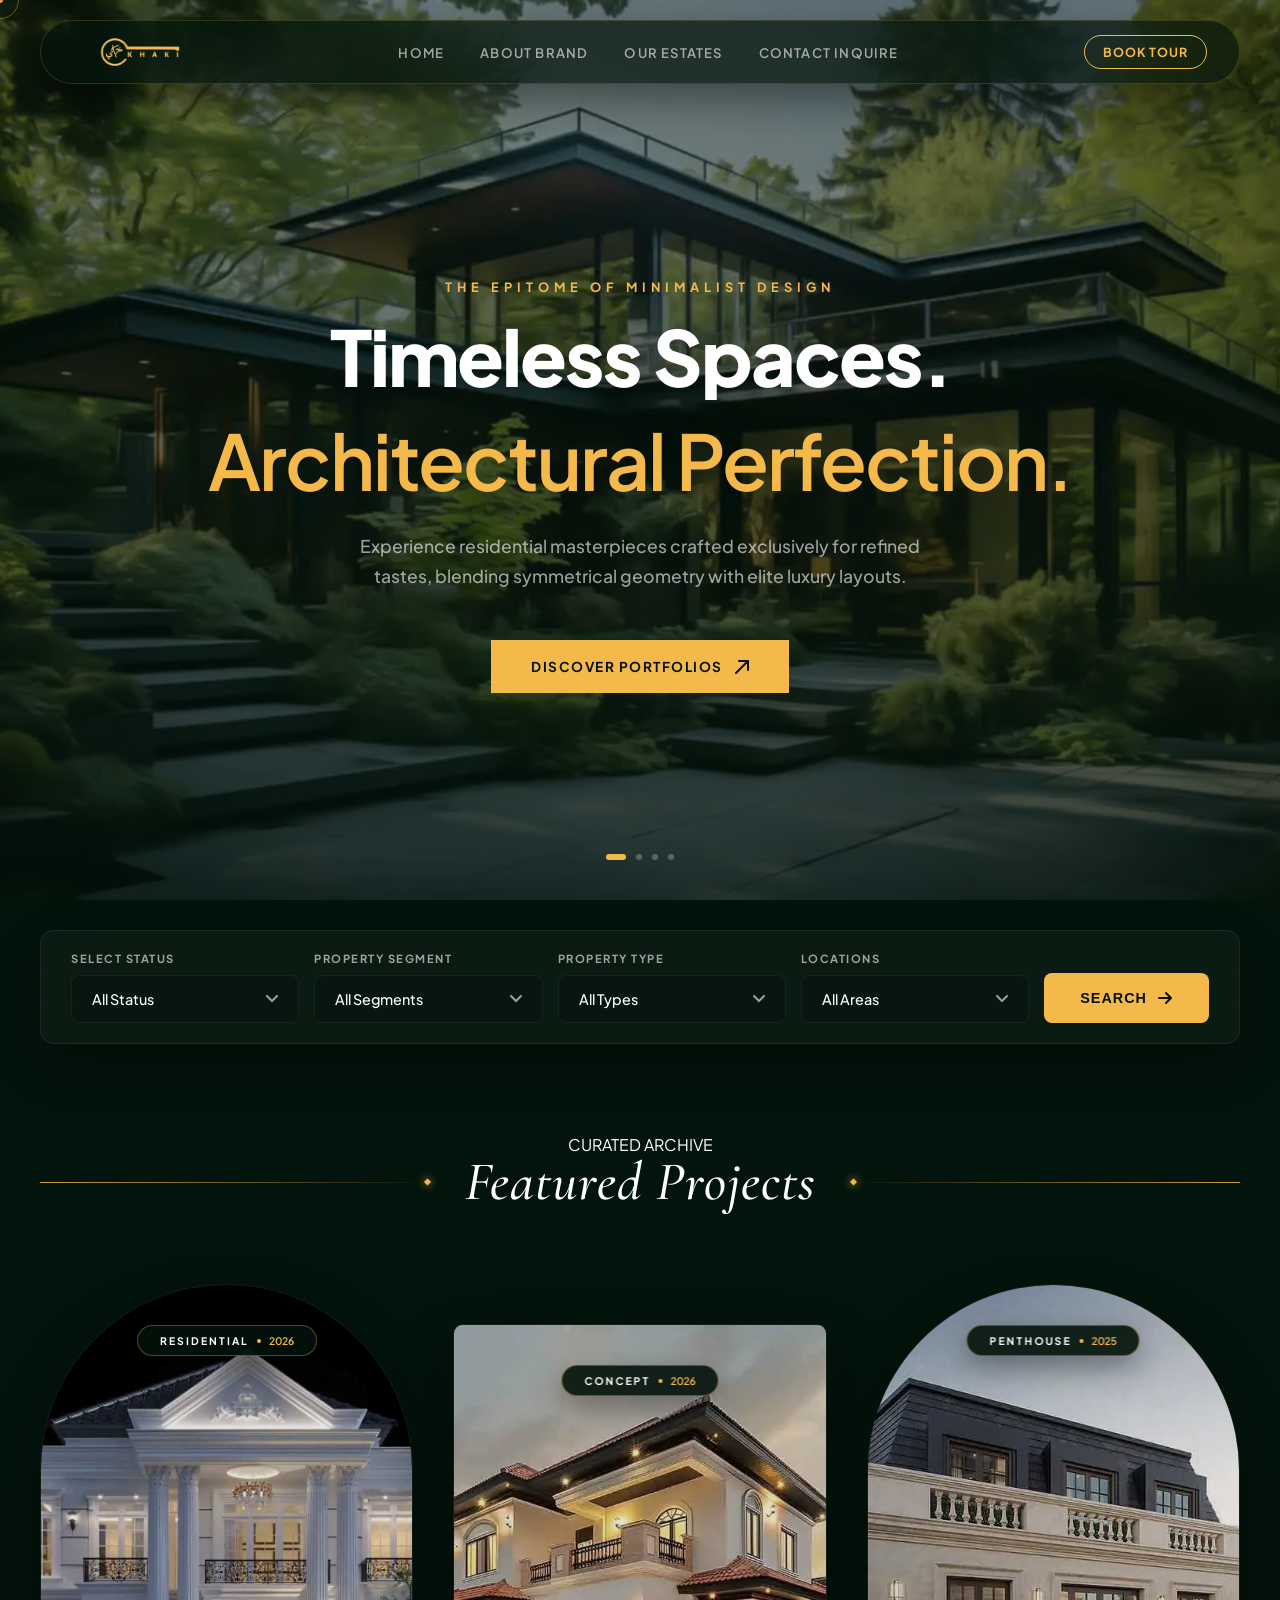
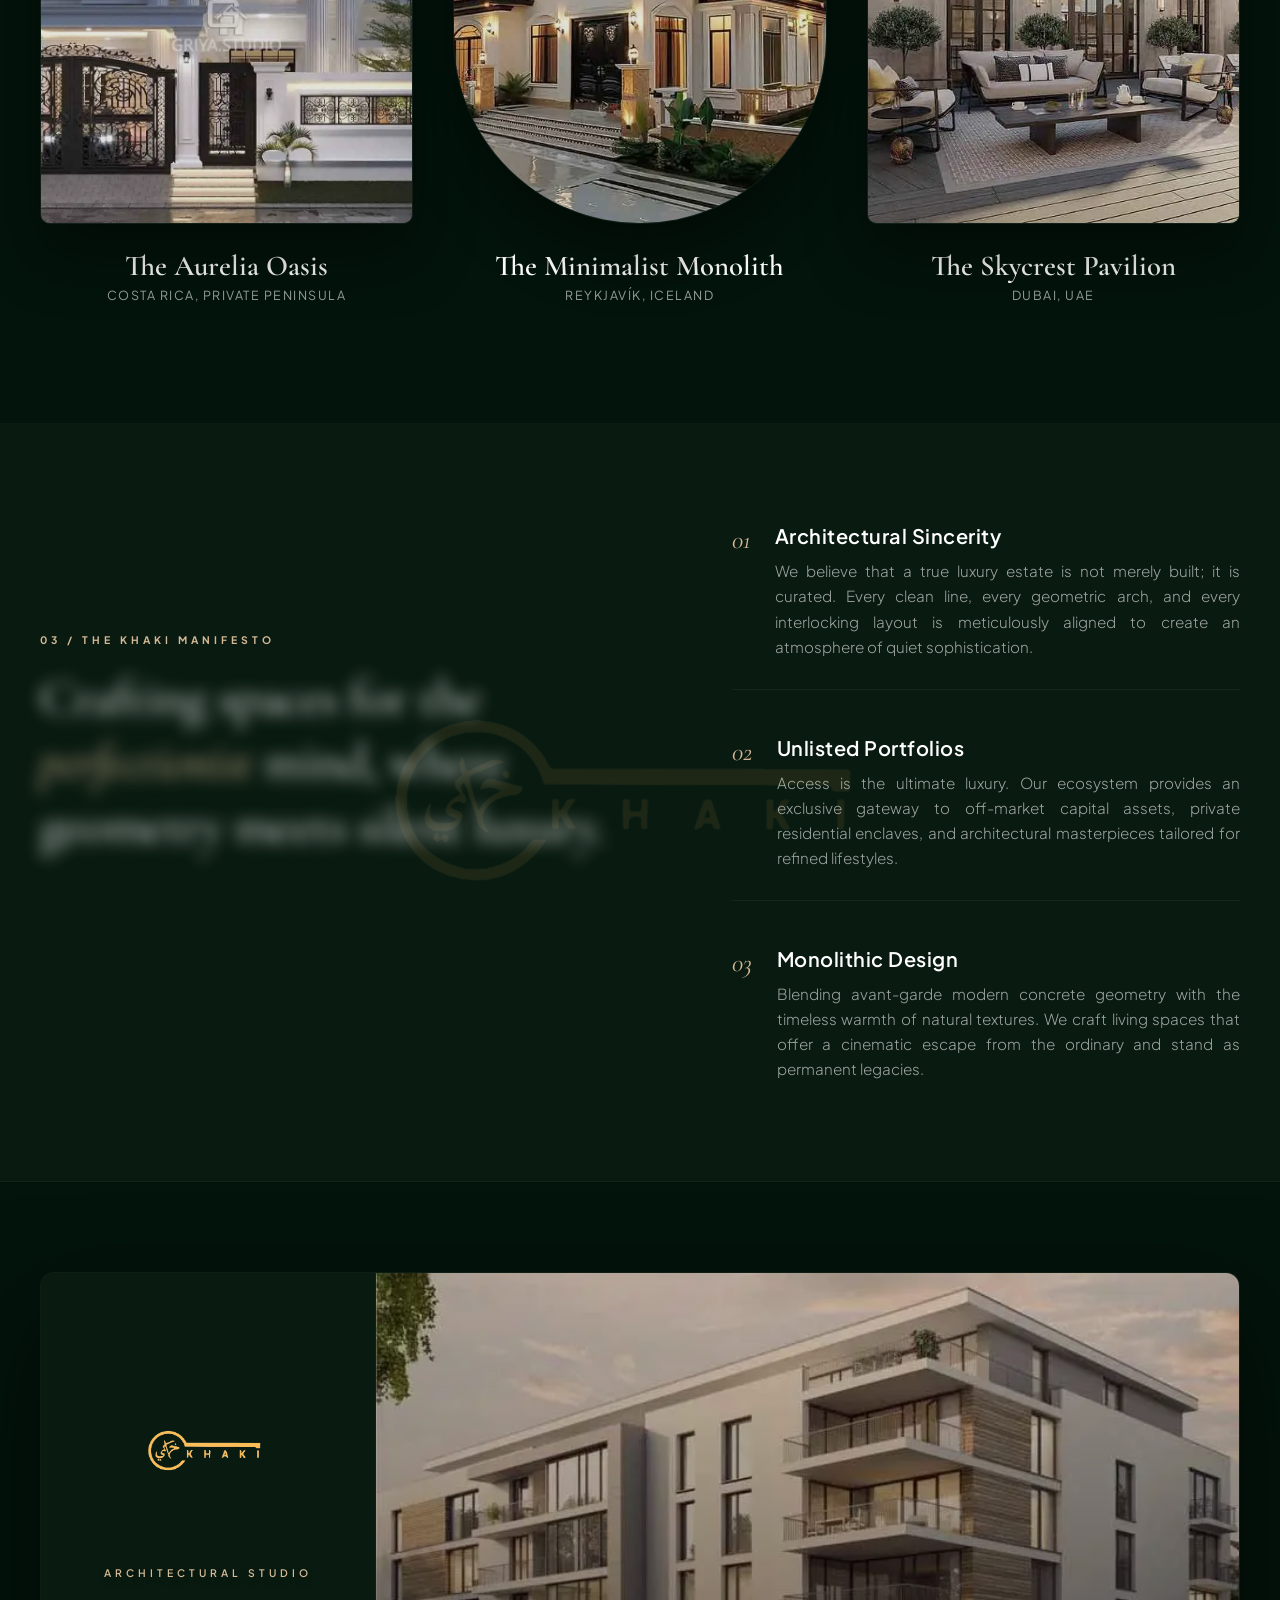
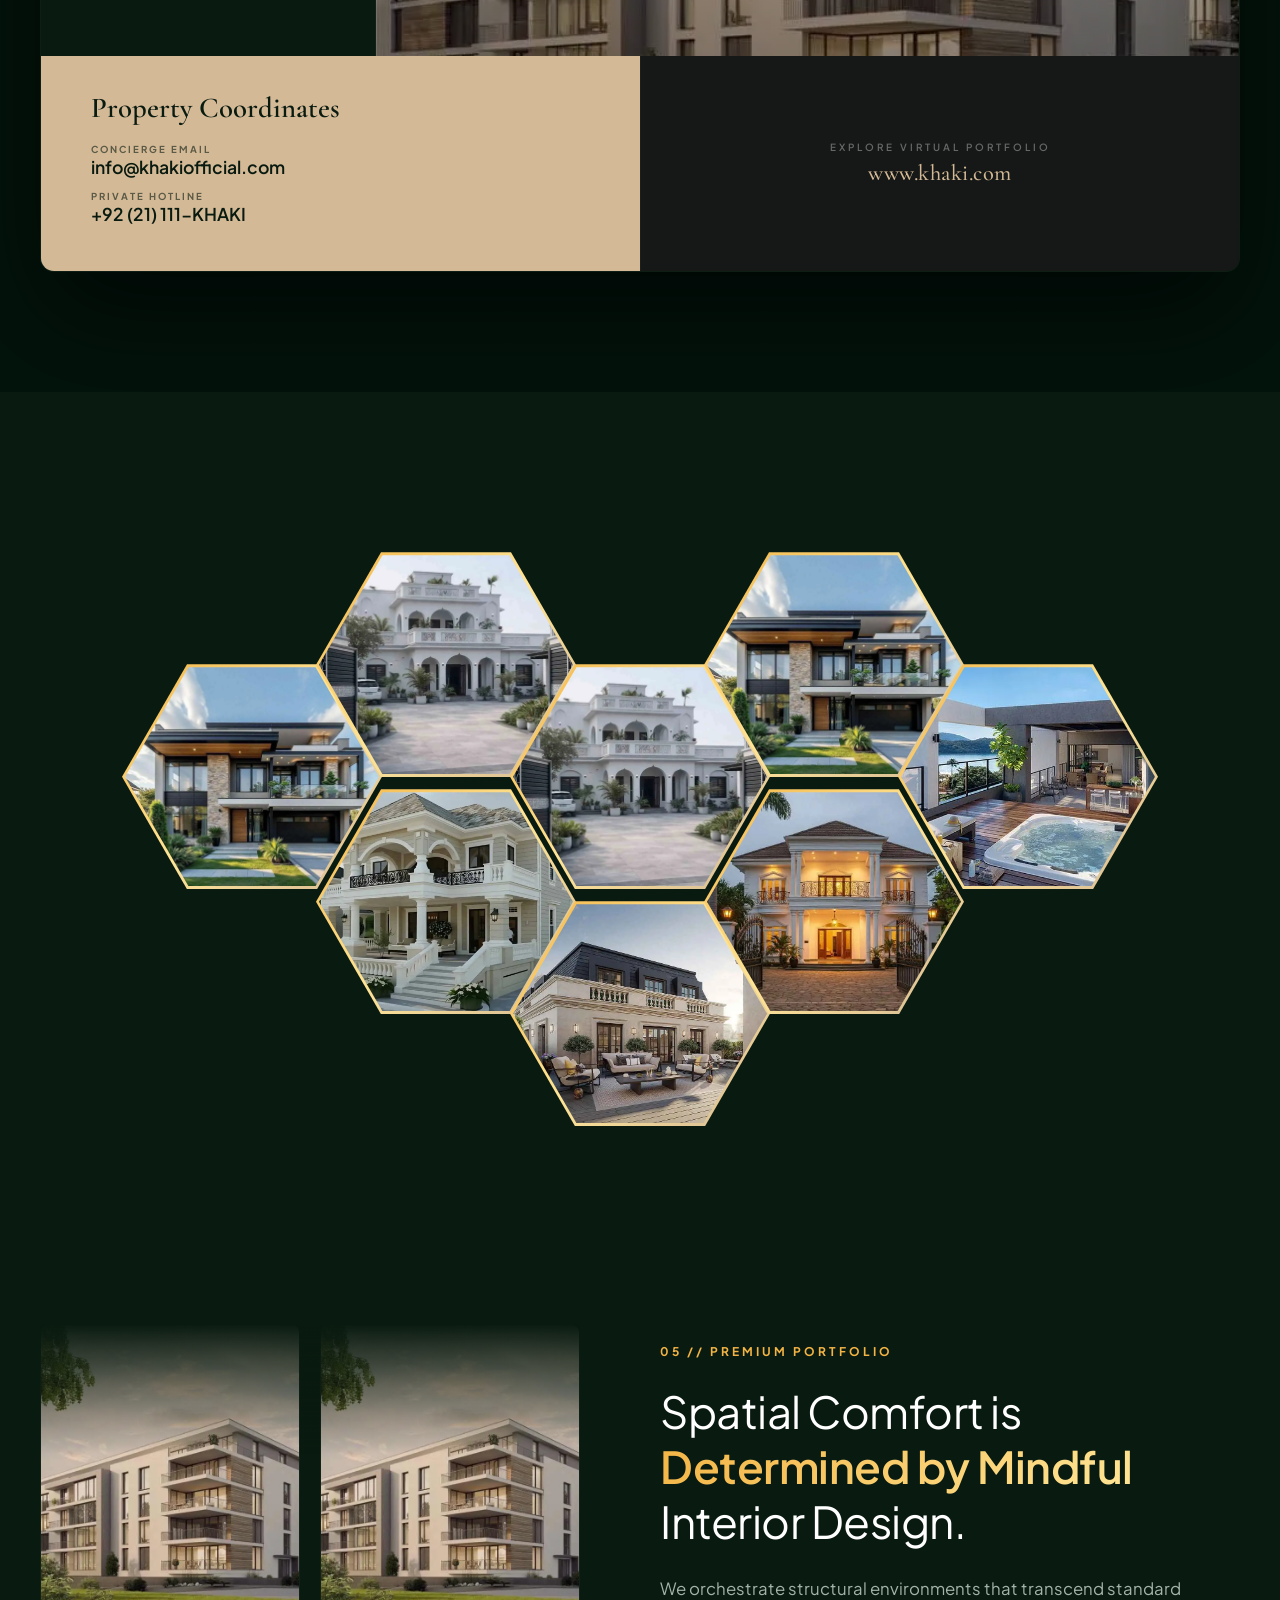
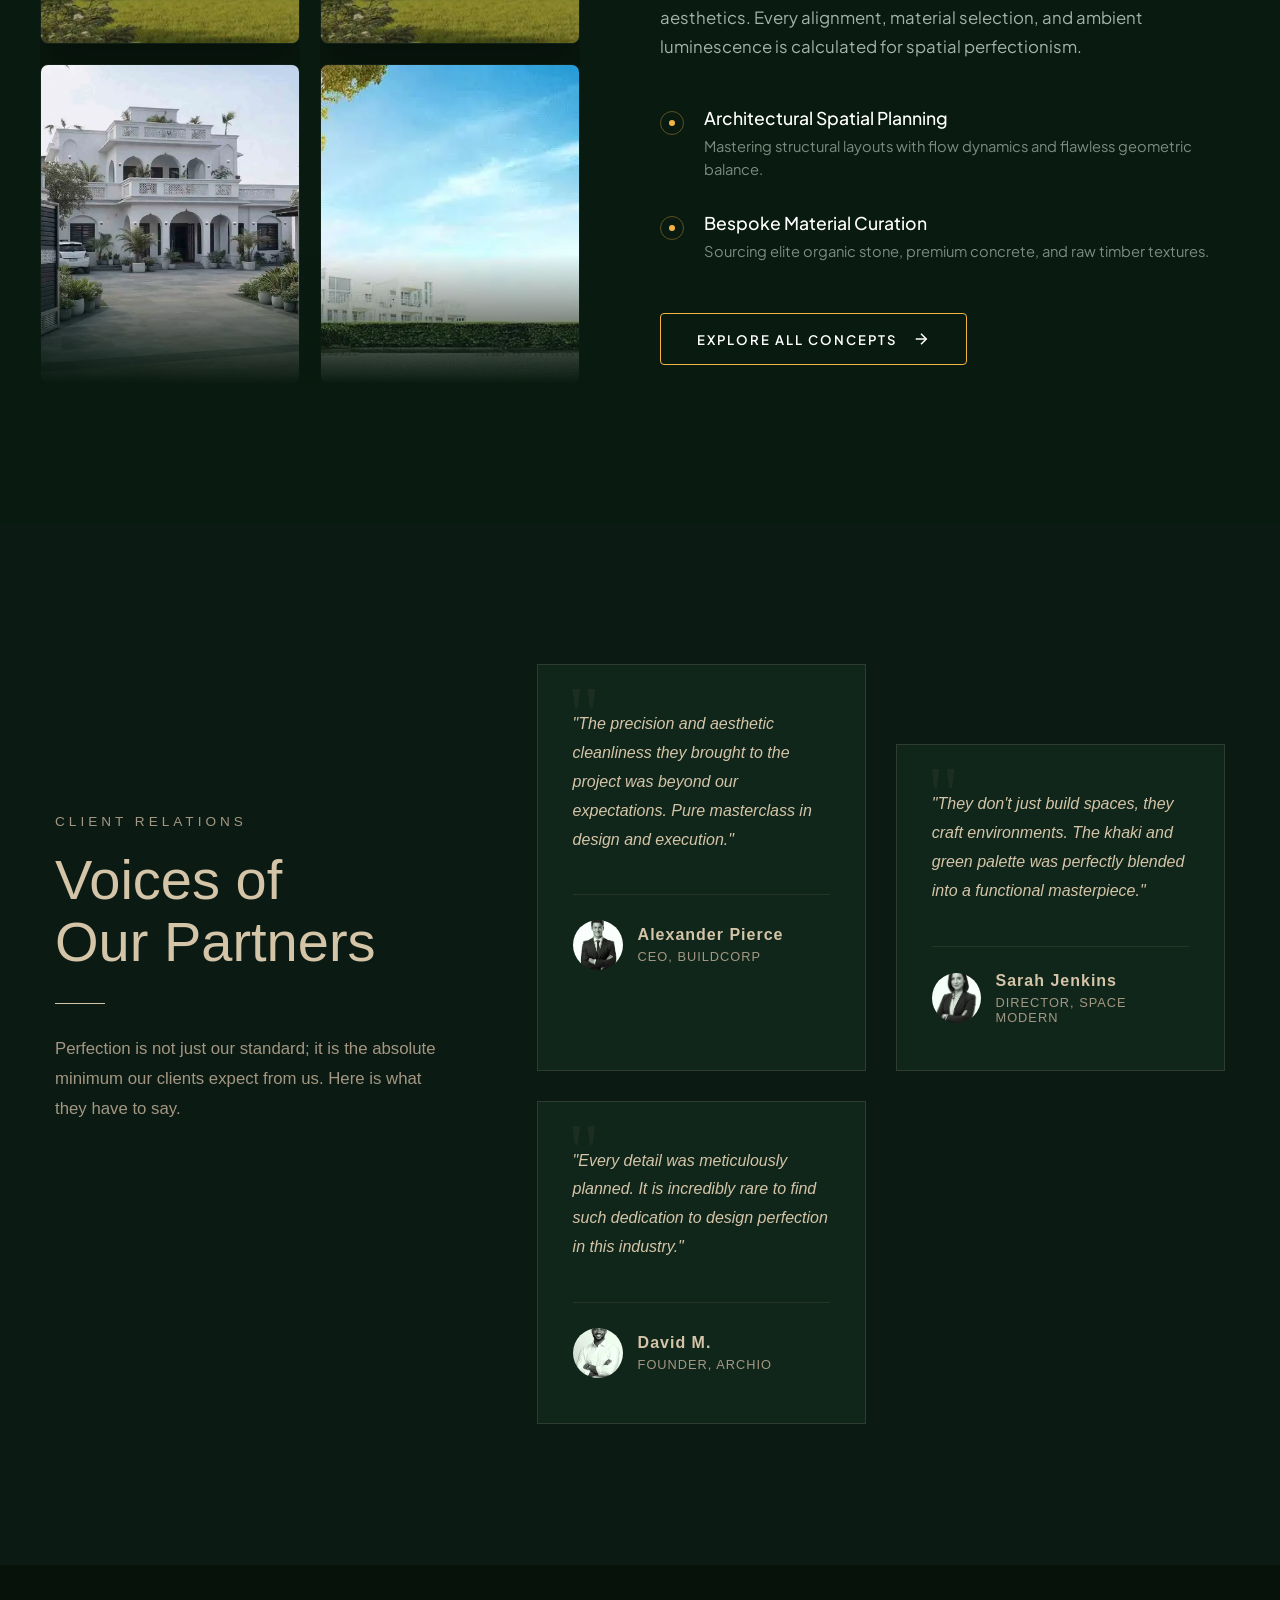
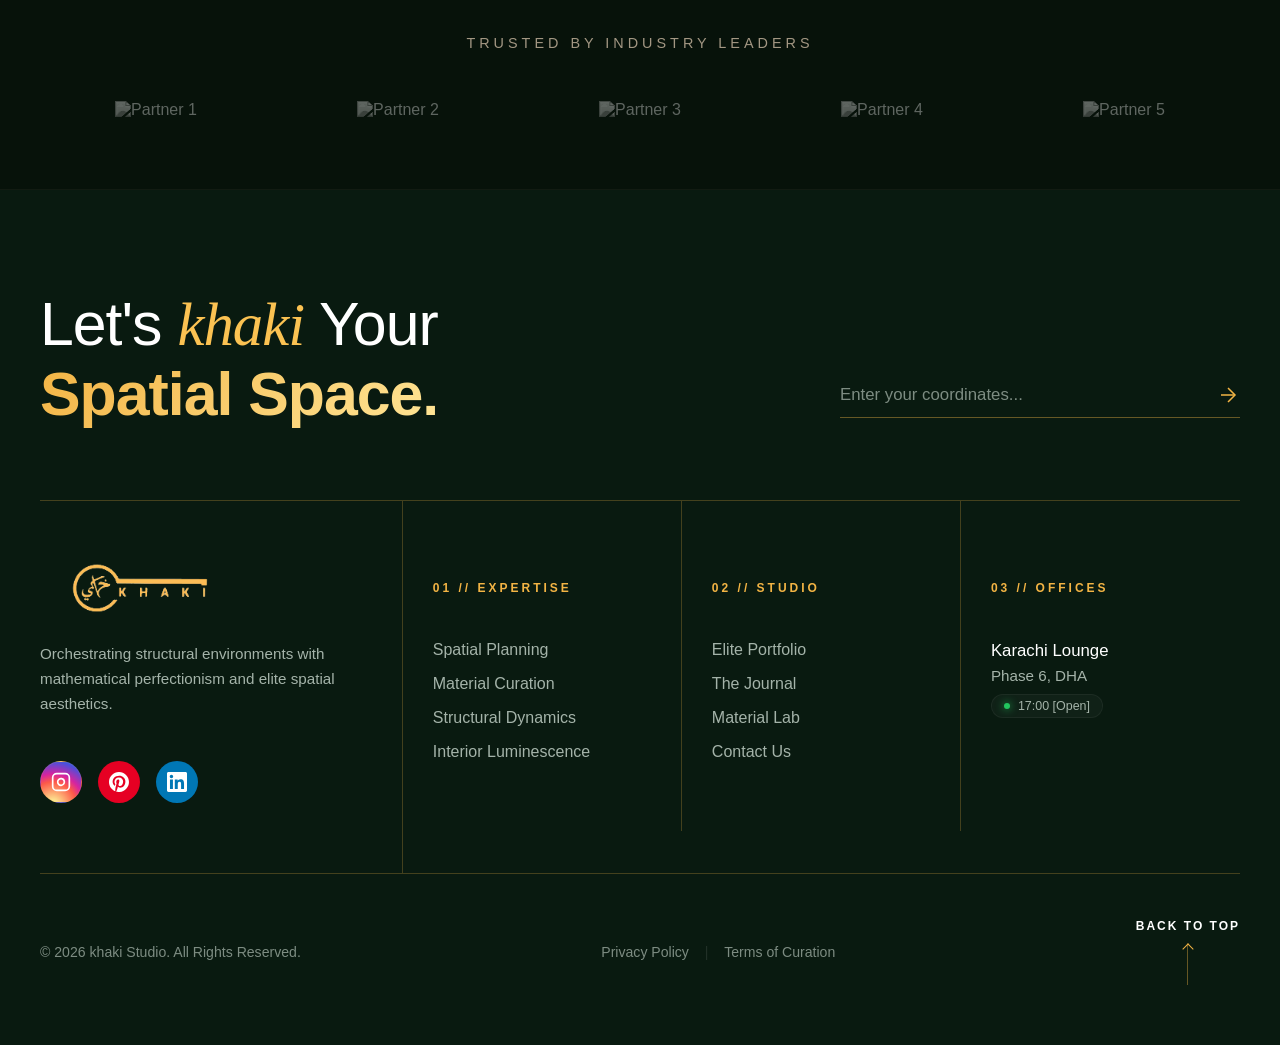
==== commit 929b2ccd: "Initial commit for khaki" ====
--- a/index.html
+++ b/index.html
@@ -3,6 +3,7 @@
 <head>
   <meta charset="UTF-8">
   <meta name="viewport" content="width=device-width, initial-scale=1.0">
+  <link rel="preload" as="image" href="assets/images/hero2.webp" fetchpriority="high">
 
   <!-- SEO Meta Tags -->
   <title>Khaki Luxury Estates | Emerald Masterpiece</title>
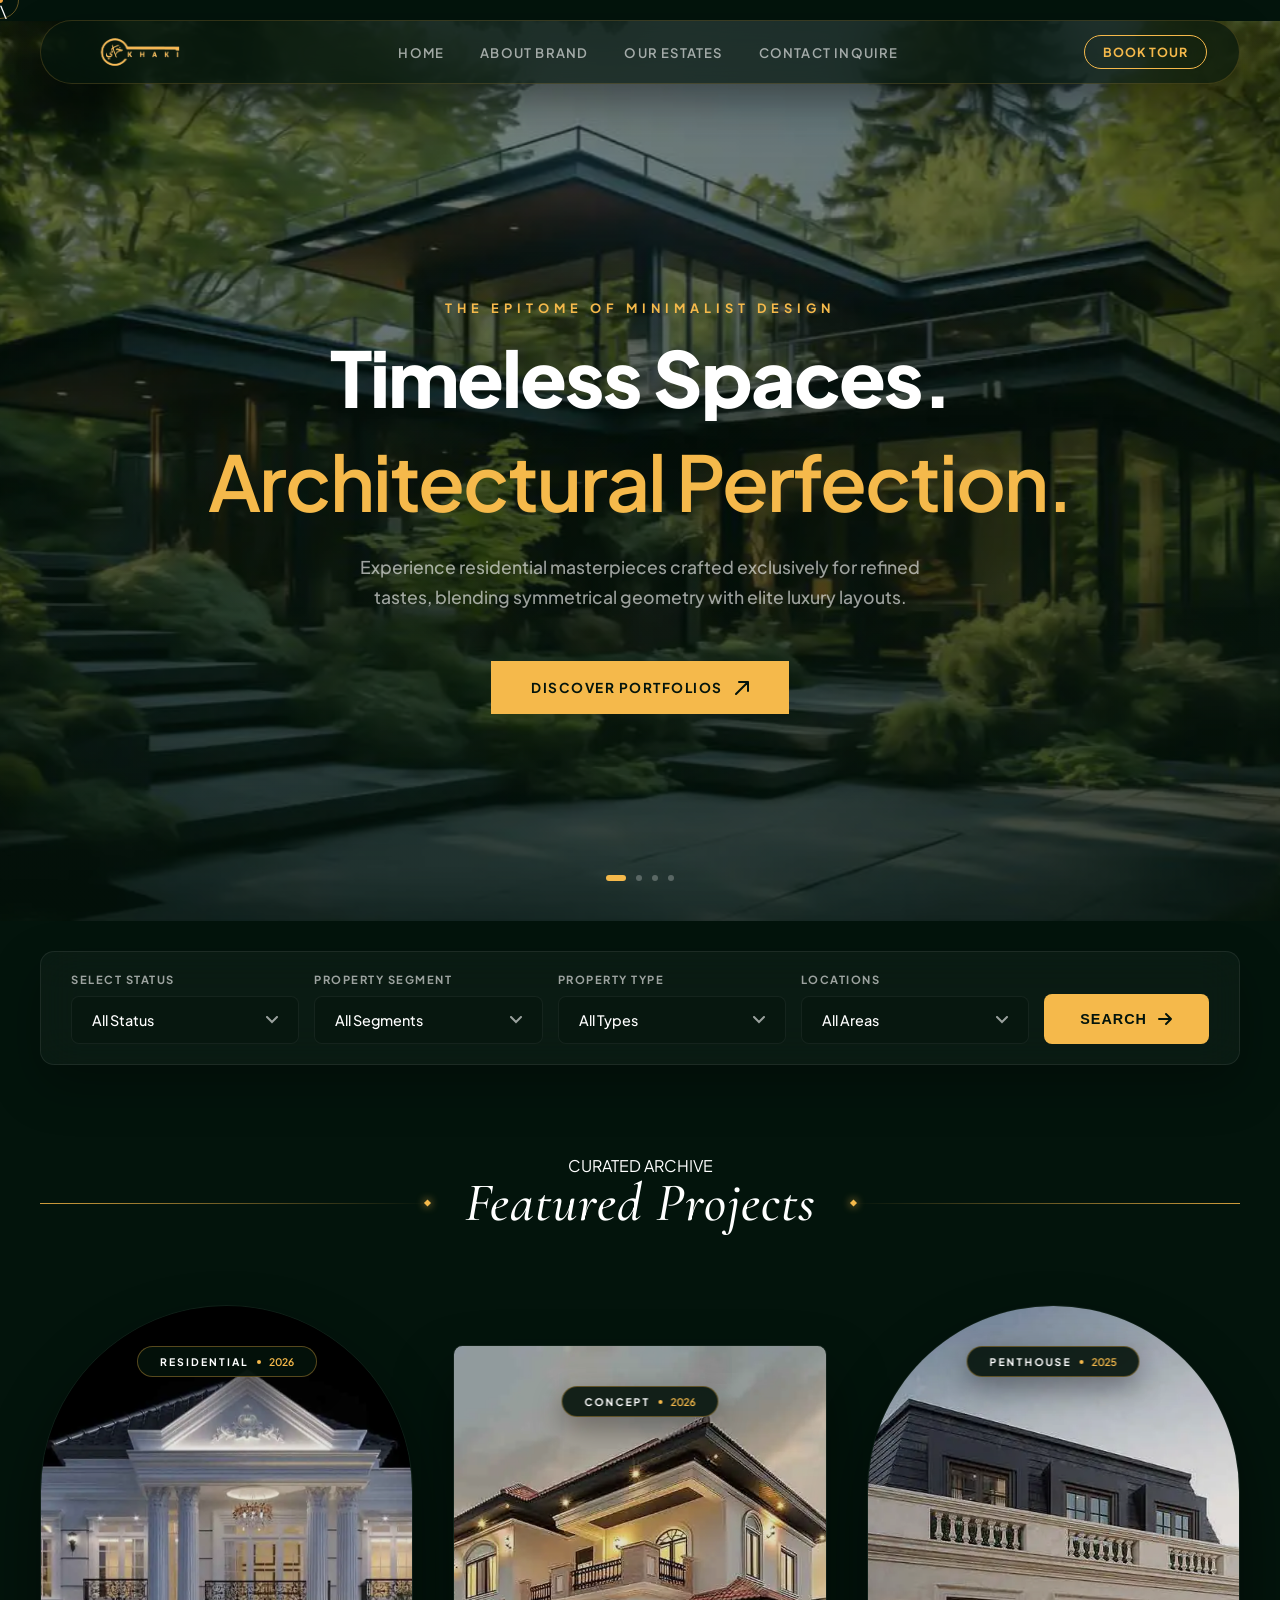
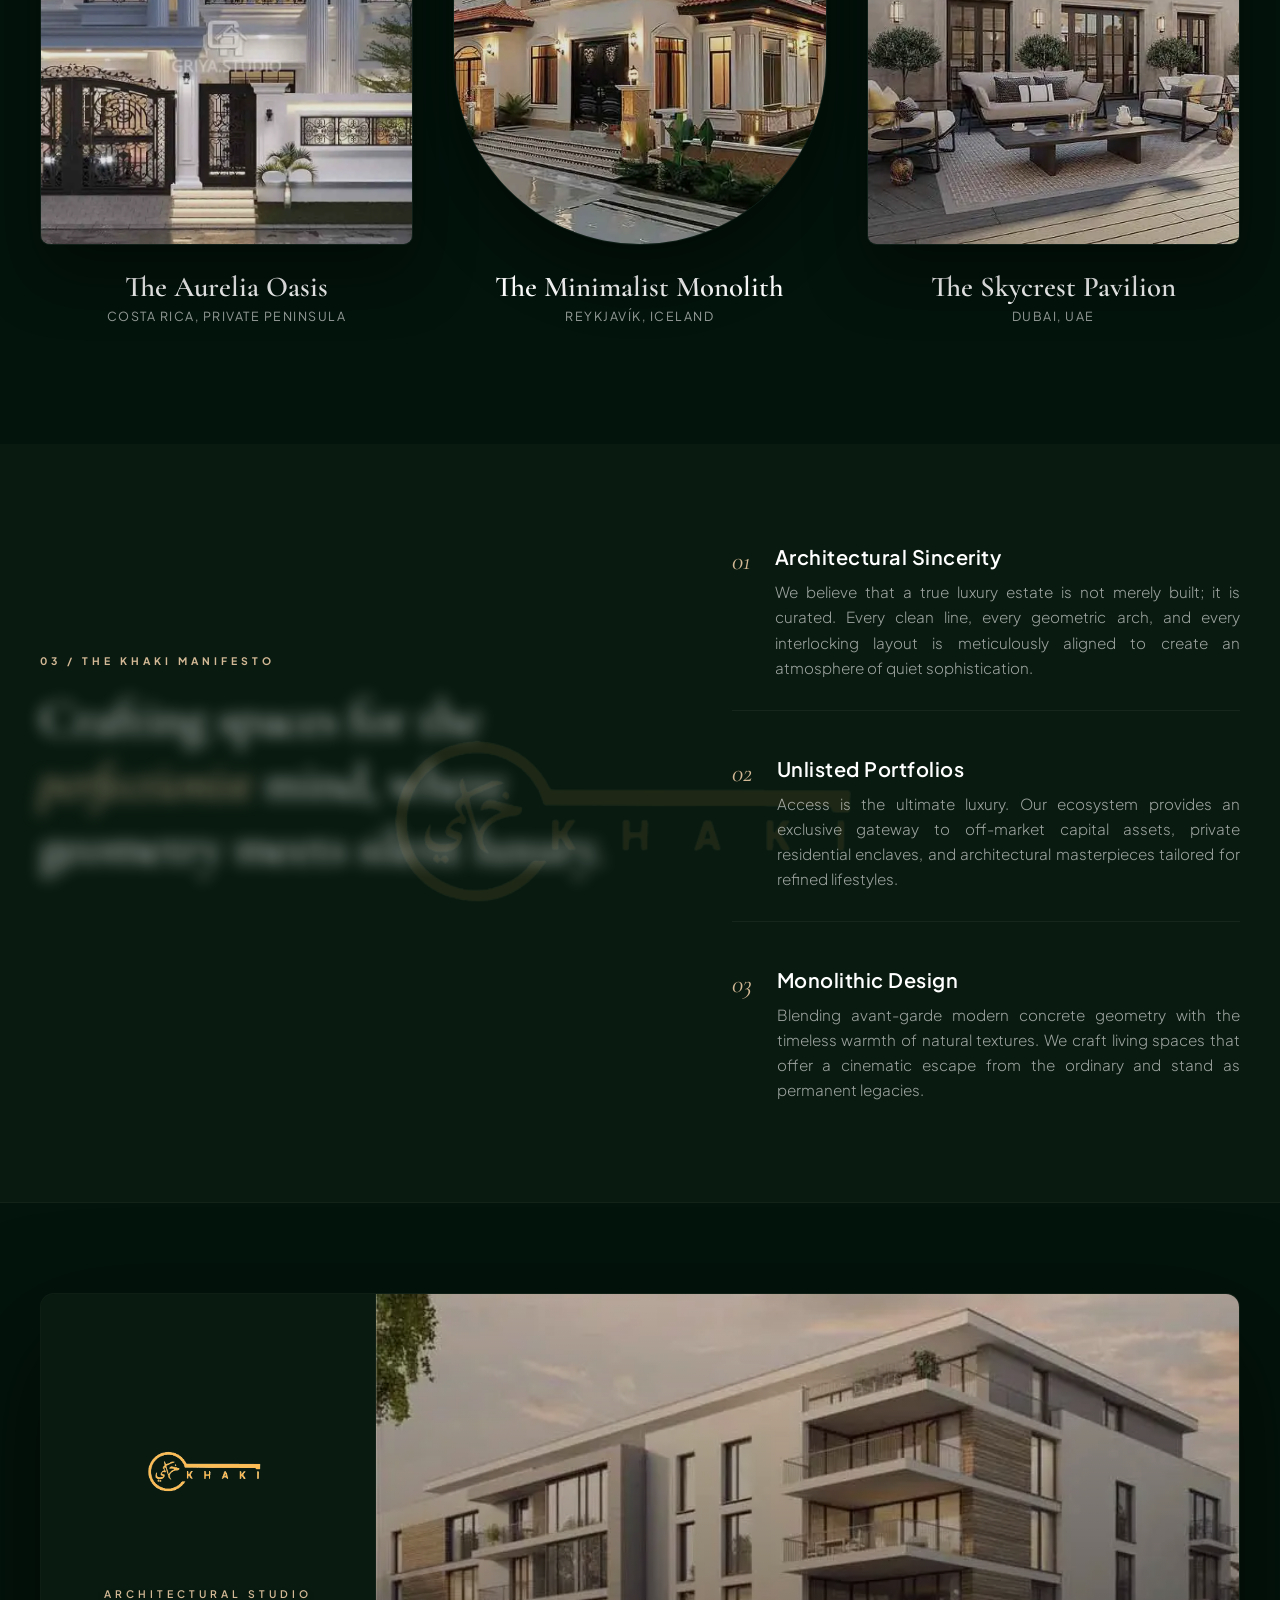
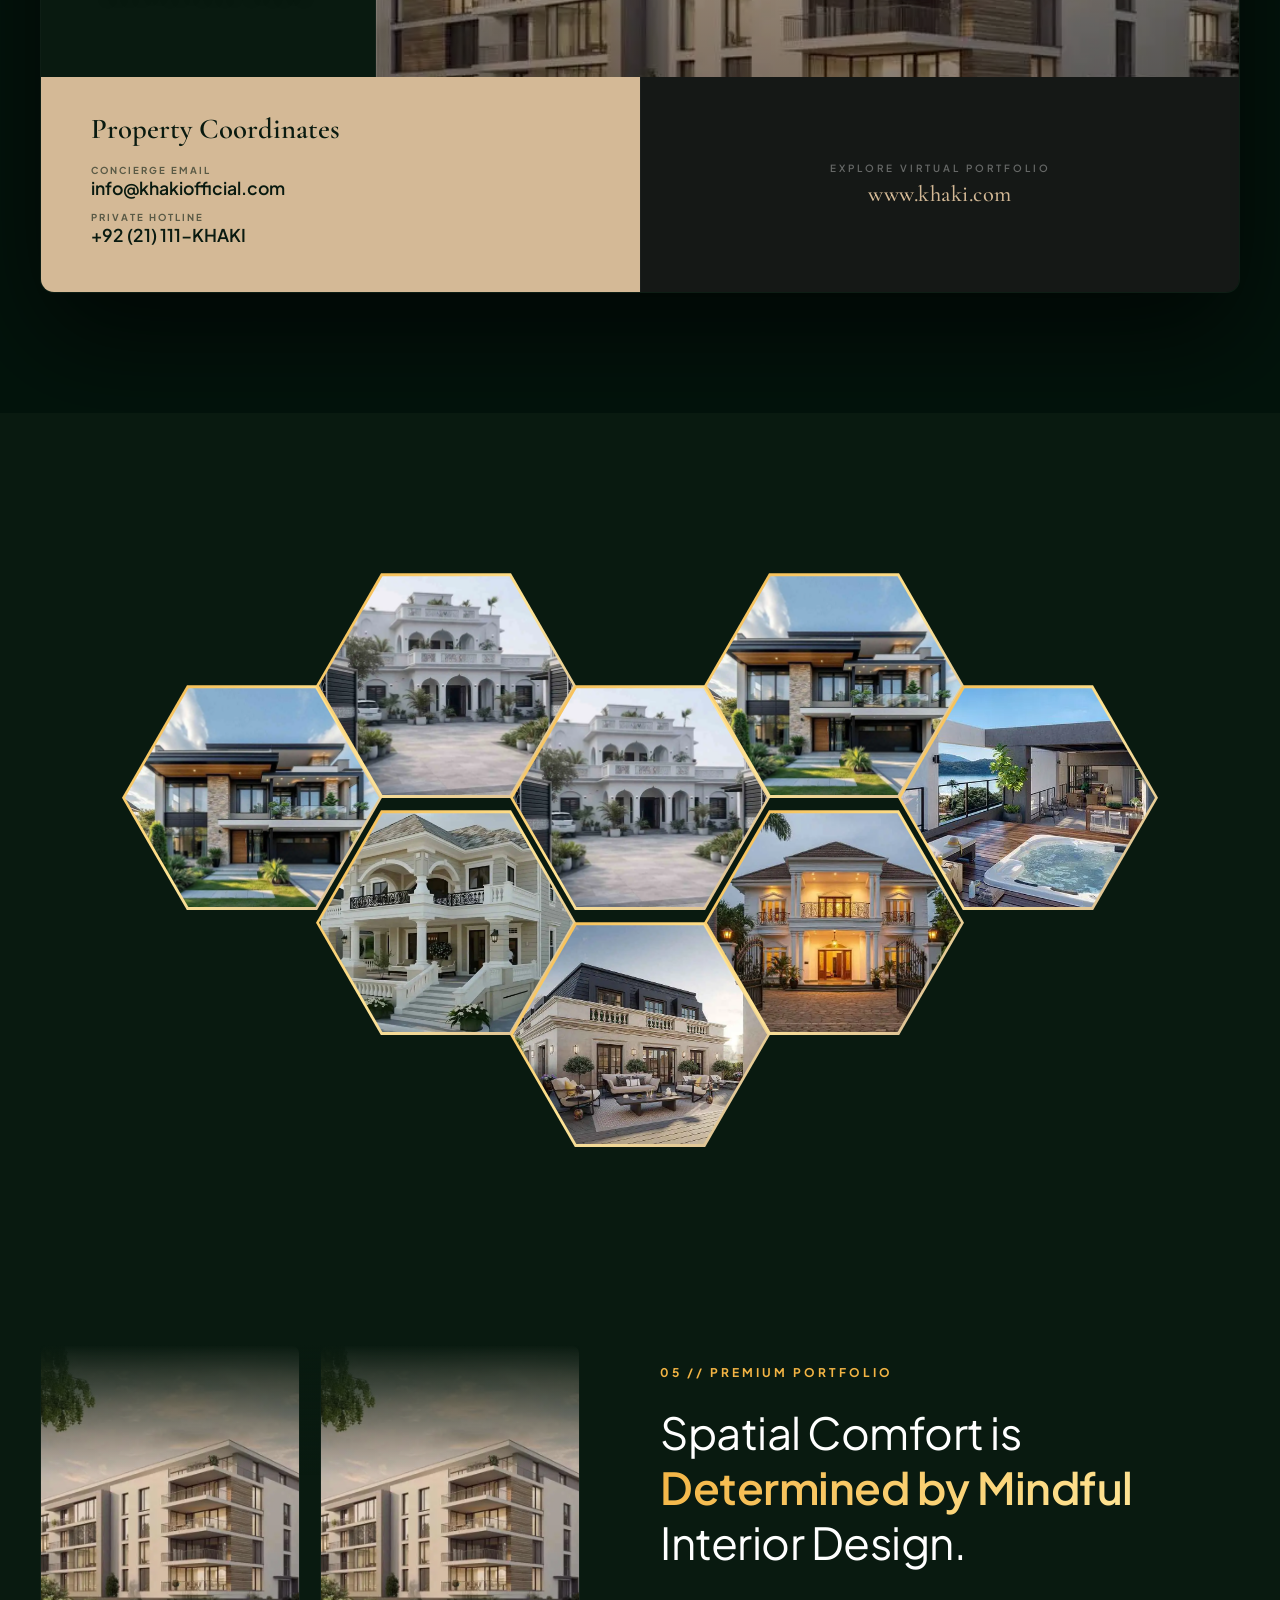
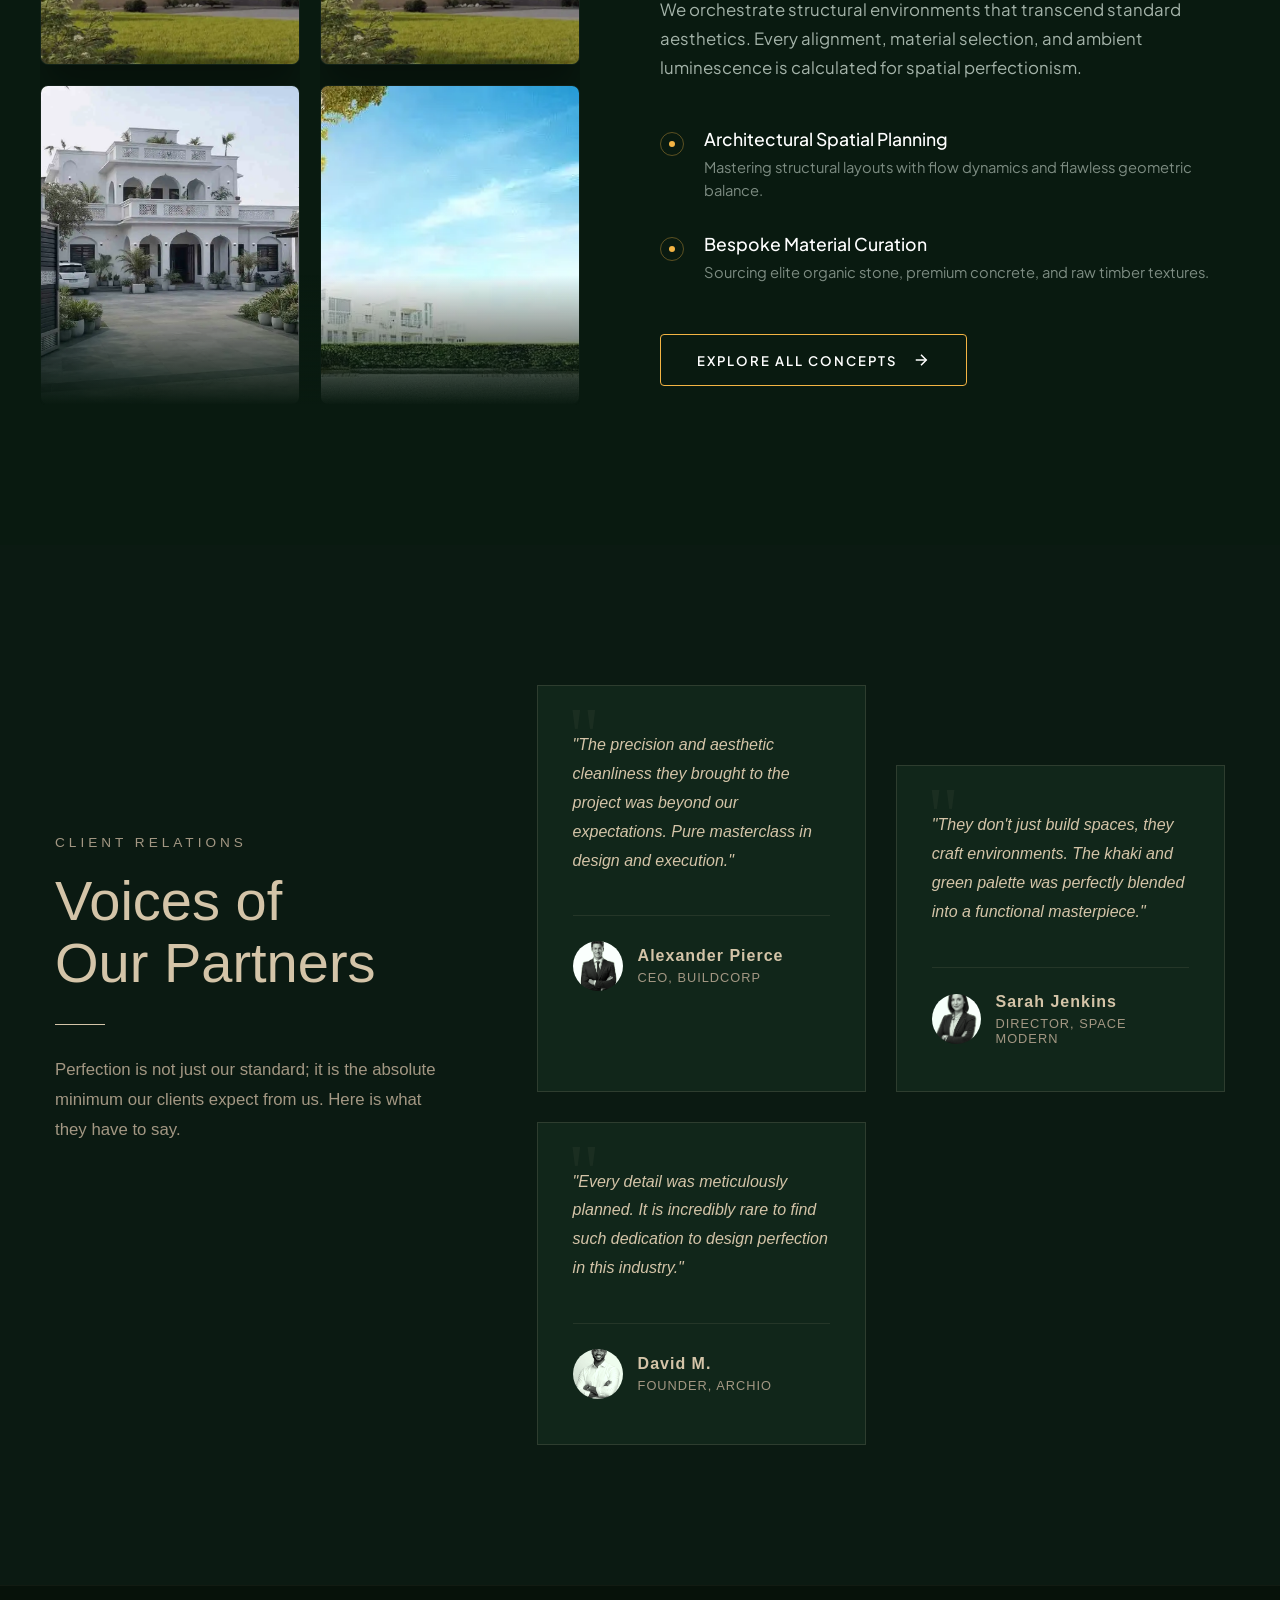
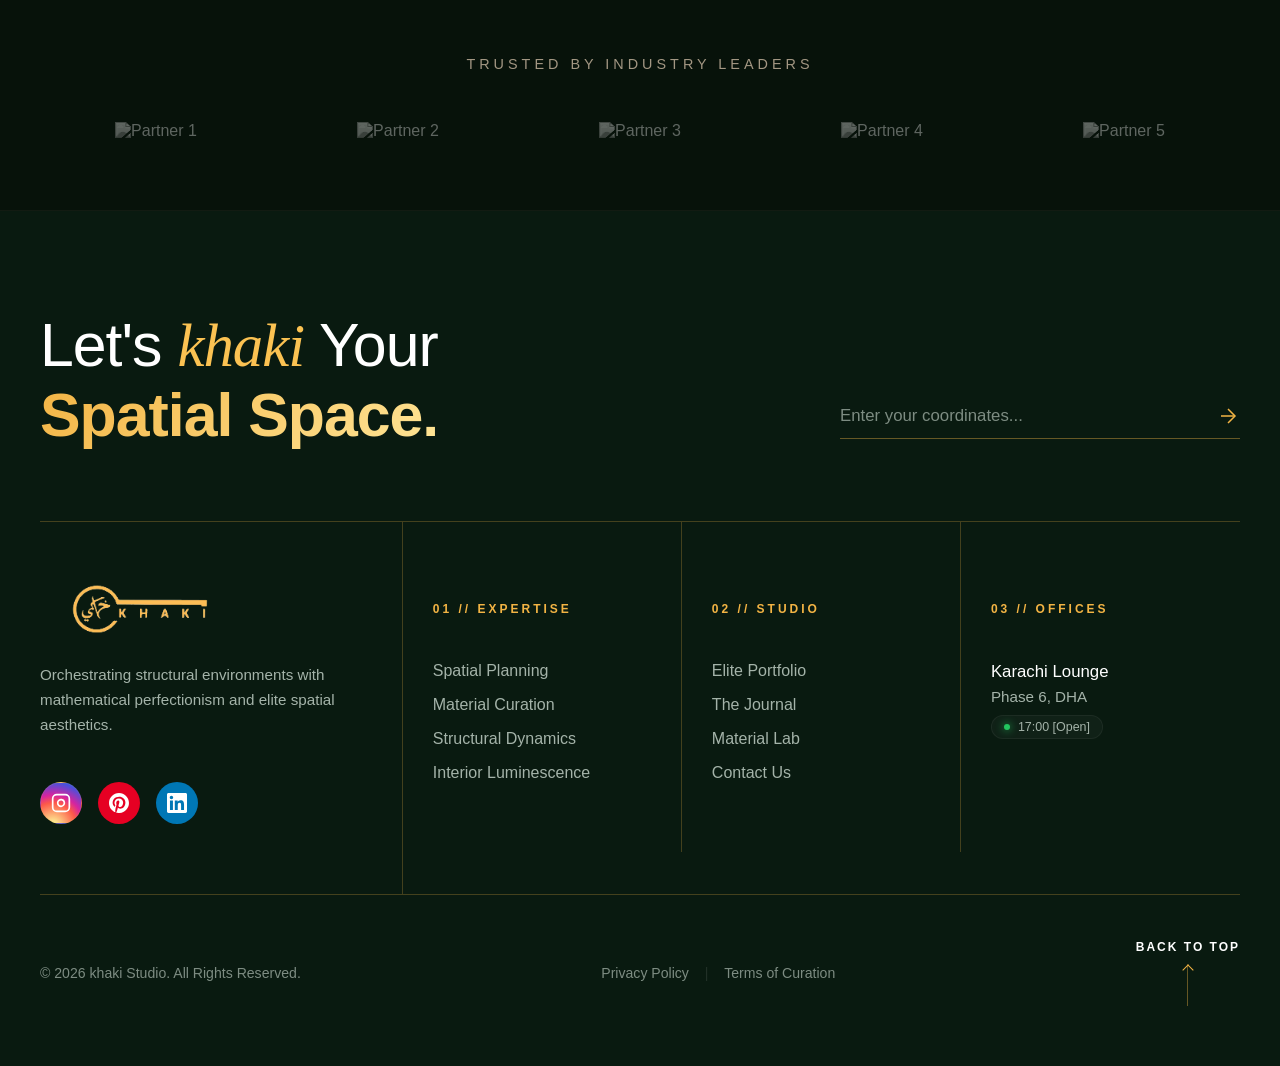
==== commit 453e9e6e: "Performance fixes and clean up" ====
--- a/index.html
+++ b/index.html
@@ -2,7 +2,7 @@
 <html lang="en">
 <head>
   <meta charset="UTF-8">
-  <meta name="viewport" content="width=device-width, initial-scale=1.0">
+  <meta name="viewport" content="width=device-width, initial-scale=1.0">\
   <link rel="preload" as="image" href="assets/images/hero2.webp" fetchpriority="high">
 
   <!-- SEO Meta Tags -->
@@ -31,7 +31,7 @@
   </noscript>
 
   <!-- 🔥 CRITICAL LCP BOOSTER: Preload Hero First Slide Image -->
-  <link rel="preload" fetchpriority="high" as="image" href="assets/images/hero2.webp" type="image/webp">
+  <link rel="preload" as="image" href="assets/images/hero2.webp" fetchpriority="high">
 
   <!-- Main Stylesheet -->
   <link rel="stylesheet" href="style.css">
@@ -104,20 +104,58 @@
     <!-- 3. PREMIUM DEEP EMERALD HERO AREA -->
     <main id="main-content">
         <section class="editorial-hero">
-            
             <!-- Cinematic Background Slider Engine -->
             <div class="bg-slider-engine">
-                <!-- Image 1: Modern Ultra-Luxury Villa with Warm Gold Lighting & Emerald Green Pools -->
-                <div class="slide active-slide" style="background-image: linear-gradient(180deg, rgba(4, 21, 12, 0.45) 0%, rgba(4, 21, 12, 0.75) 100%), url(assets/images/hero2.webp);"></div>
-                
-                <!-- Image 2: Minimalist Symmetrical Masterpiece with Lush Green Landscape -->
-                <div class="slide" style="background-image: linear-gradient(180deg, rgba(4, 21, 12, 0.45) 0%, rgba(4, 21, 12, 0.75) 100%), url(assets/images/header3.webp);"></div>
-                
-                <!-- Image 3: Premium Editorial Architectural Facade with Deep Tropical Vibrancy -->
-                <div class="slide" style="background-image: linear-gradient(180deg, rgba(4, 21, 12, 0.45) 0%, rgba(4, 21, 12, 0.75) 100%), url(assets/images/hero3.webp);"></div>
-
-                <!-- Image 4: High-End Open Lounge Opening into Deep Velvet Greenery -->
-                <div class="slide" style="background-image: linear-gradient(180deg, rgba(4, 21, 12, 0.45) 0%, rgba(4, 21, 12, 0.75) 100%), url(assets/images/hero4.webp);"></div>
+
+                <!-- Slide 1: LCP IMAGE — fetchpriority HIGH, eager load -->
+                <div class="slide active-slide">
+                    <img
+                        src="assets/images/hero2.webp"
+                        fetchpriority="high"
+                        loading="eager"
+                        decoding="sync"
+                        alt="Modern Ultra-Luxury Villa with Warm Gold Lighting"
+                        class="slide-bg-img"
+                    >
+                    <div class="slide-overlay"></div>
+                </div>
+
+                <!-- Slide 2: lazy load -->
+                <div class="slide">
+                    <img
+                        src="assets/images/header3.webp"
+                        loading="lazy"
+                        decoding="async"
+                        alt="Minimalist Symmetrical Masterpiece with Lush Green Landscape"
+                        class="slide-bg-img"
+                    >
+                    <div class="slide-overlay"></div>
+                </div>
+
+                <!-- Slide 3: lazy load -->
+                <div class="slide">
+                    <img
+                        src="assets/images/hero3.webp"
+                        loading="lazy"
+                        decoding="async"
+                        alt="Premium Editorial Architectural Facade"
+                        class="slide-bg-img"
+                    >
+                    <div class="slide-overlay"></div>
+                </div>
+
+                <!-- Slide 4: lazy load -->
+                <div class="slide">
+                    <img
+                        src="assets/images/hero4.webp"
+                        loading="lazy"
+                        decoding="async"
+                        alt="High-End Open Lounge with Deep Velvet Greenery"
+                        class="slide-bg-img"
+                    >
+                    <div class="slide-overlay"></div>
+                </div>
+
             </div>
 
             <!-- Foreground Copy Layout (Pure Elegance) -->
@@ -125,18 +163,18 @@
                 <div class="text-mask">
                     <span class="hero-micro-tag">THE EPITOME OF MINIMALIST DESIGN</span>
                 </div>
-                
+
                 <h1 class="hero-main-title">
                     <div class="title-mask"><span>Timeless Spaces.</span></div>
                     <div class="title-mask"><span class="gold-accent-text">Architectural Perfection.</span></div>
                 </h1>
-                
+
                 <div class="desc-mask">
                     <p class="hero-editorial-desc">
                         Experience residential masterpieces crafted exclusively for refined tastes, blending symmetrical geometry with elite luxury layouts.
                     </p>
                 </div>
-                
+
                 <div class="btn-mask">
                     <a href="#" class="luxury-action-btn">
                         <span>Discover Portfolios</span>
@@ -147,7 +185,7 @@
                 </div>
             </div>
 
-            <!-- Dashboard Slider Control Architecture (Numbers Removed) -->
+            <!-- Dashboard Slider Control Architecture -->
             <div class="interactive-slider-controls">
                 <div class="slider-dots-indicator">
                     <span class="dot active-dot"></span>
@@ -156,7 +194,7 @@
                     <span class="dot"></span>
                 </div>
             </div>
-            
+
         </section>
 
    <section class="discovery-engine-section">
--- a/style.css
+++ b/style.css
@@ -361,28 +361,39 @@
 
 .slide {
     position: absolute;
-    top: 0;
-    left: 0;
-    width: 100%;
-    height: 100%;
-    background-size: cover;
-    background-position: center;
+    inset: 0;
+    overflow: hidden;
     opacity: 0;
-    transform: scale(1.05);
-    z-index: 1;
+    transition: opacity 1s ease;
 }
 
 .slide.active-slide {
     opacity: 1;
+}
+
+.slide-bg-img {
+    position: absolute;
+    inset: 0;
+    width: 100%;
+    height: 100%;
+    object-fit: cover;
+    object-position: center;
+    z-index: 0;
+}
+.slide-overlay {
+    position: absolute;
+    inset: 0;
+    background: linear-gradient(180deg, rgba(4, 21, 12, 0.45) 0%, rgba(4, 21, 12, 0.75) 100%);
+    z-index: 1;
+}
+
+.hero-foreground-content {
+    position: relative;
     z-index: 2;
 }
-
-/* Content Container Setup */
-.hero-foreground-content {
-    position: relative;
-    z-index: 5;
-    max-width: 950px;
-    padding: 0 24px;
+.interactive-slider-controls {
+    position: relative;
+    z-index: 2;
 }
 
 .text-mask, .title-mask, .desc-mask, .btn-mask {
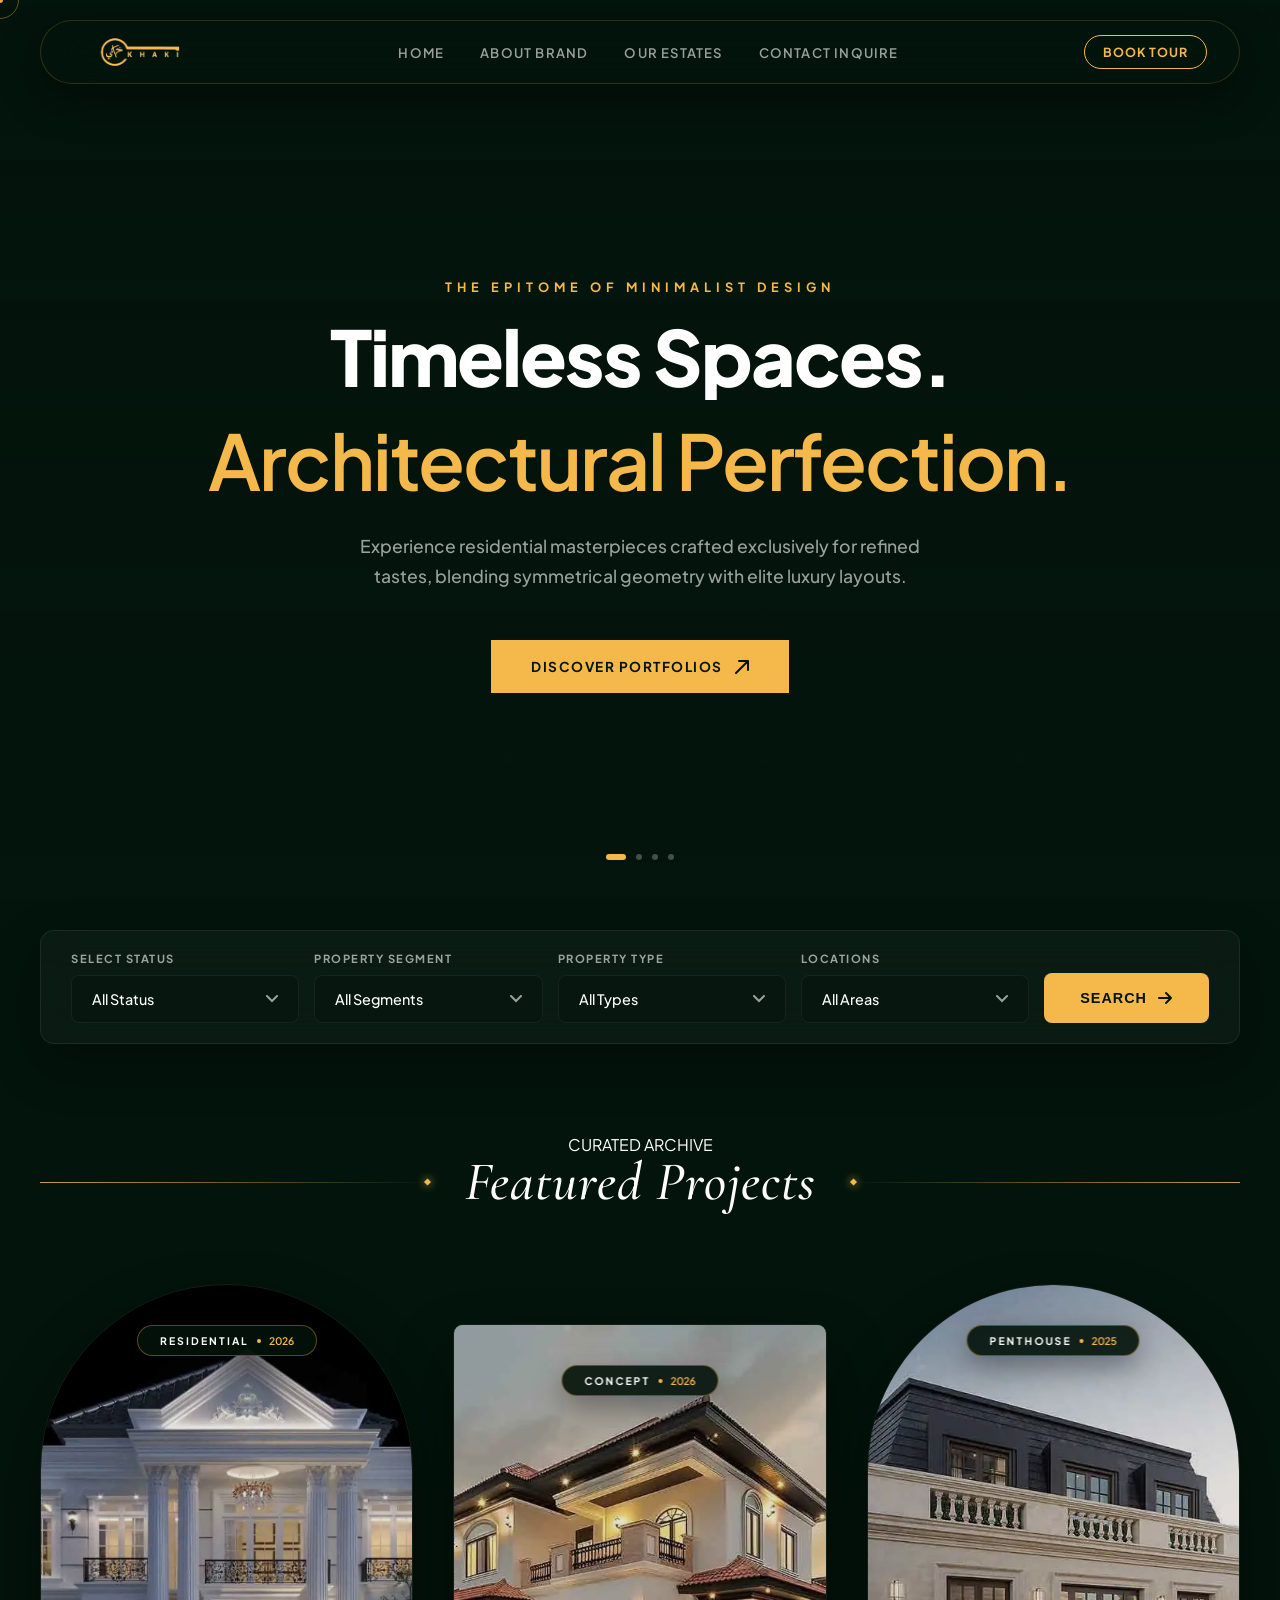
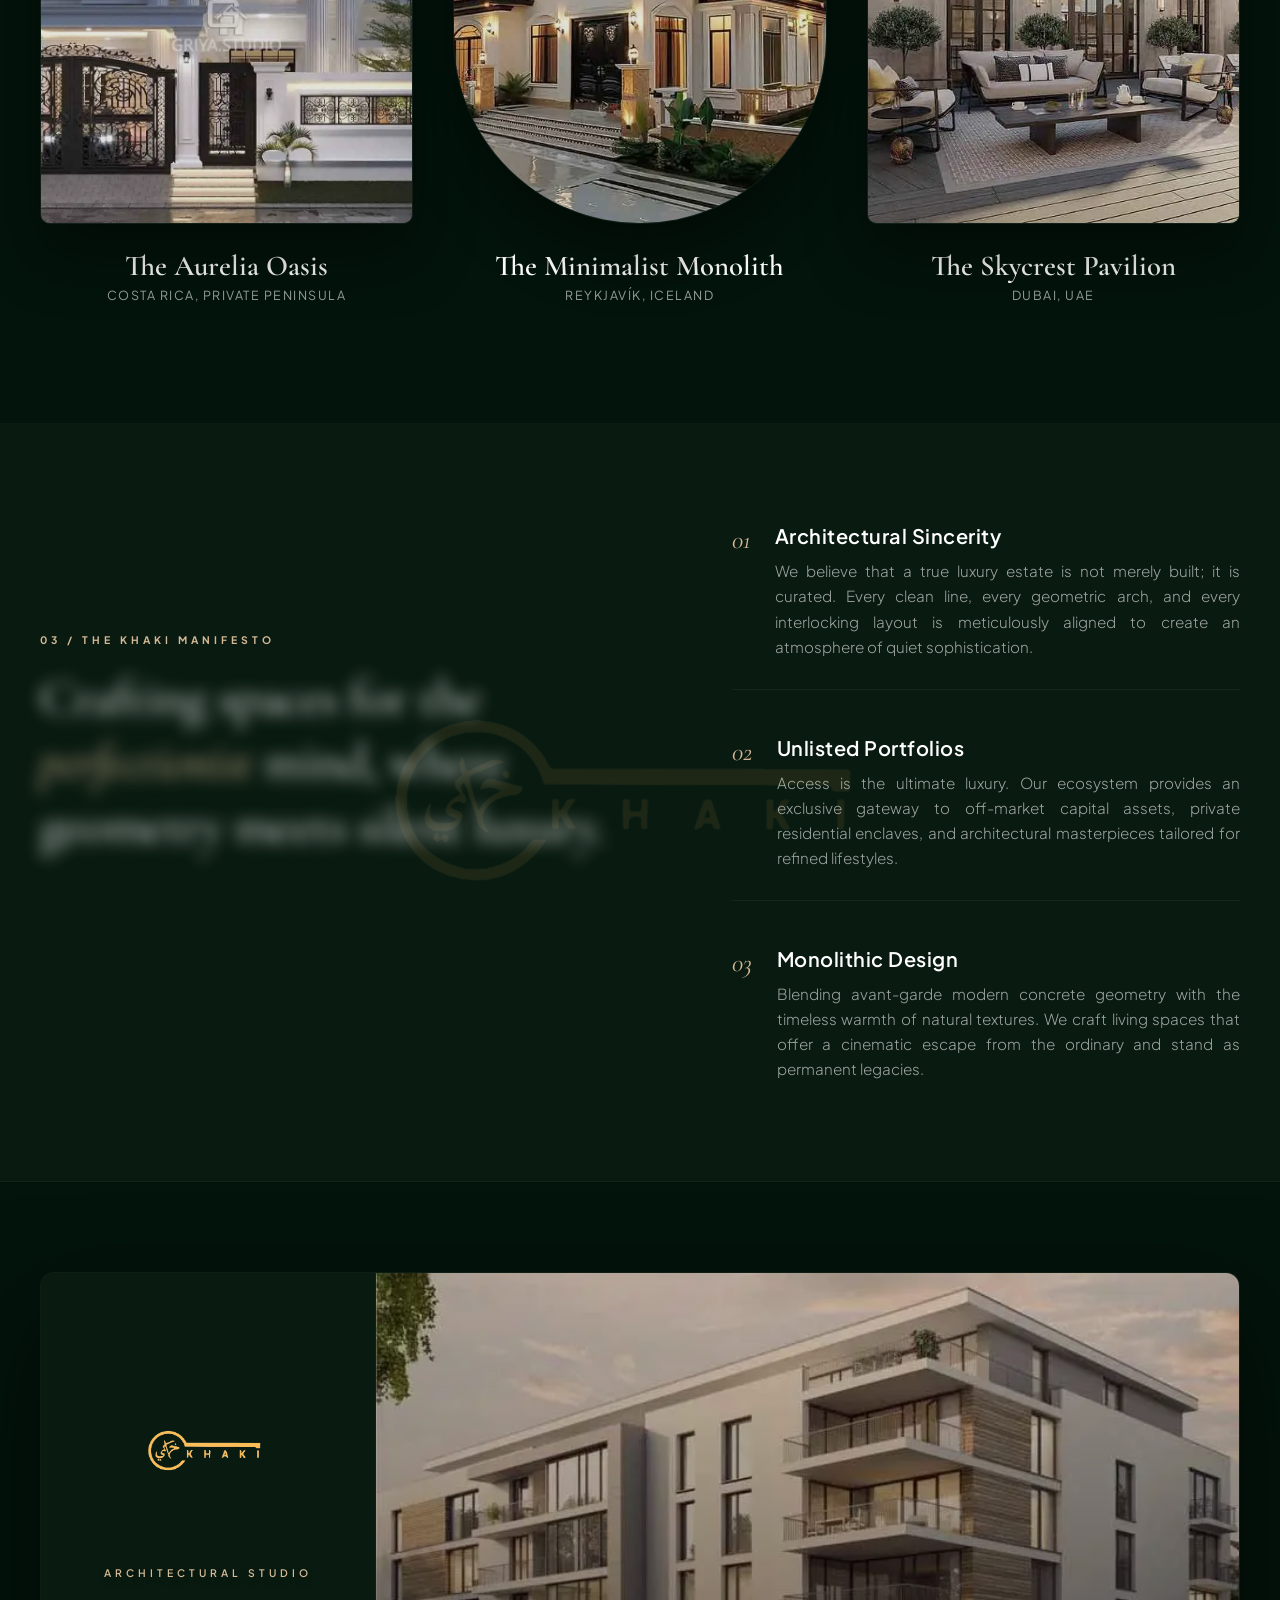
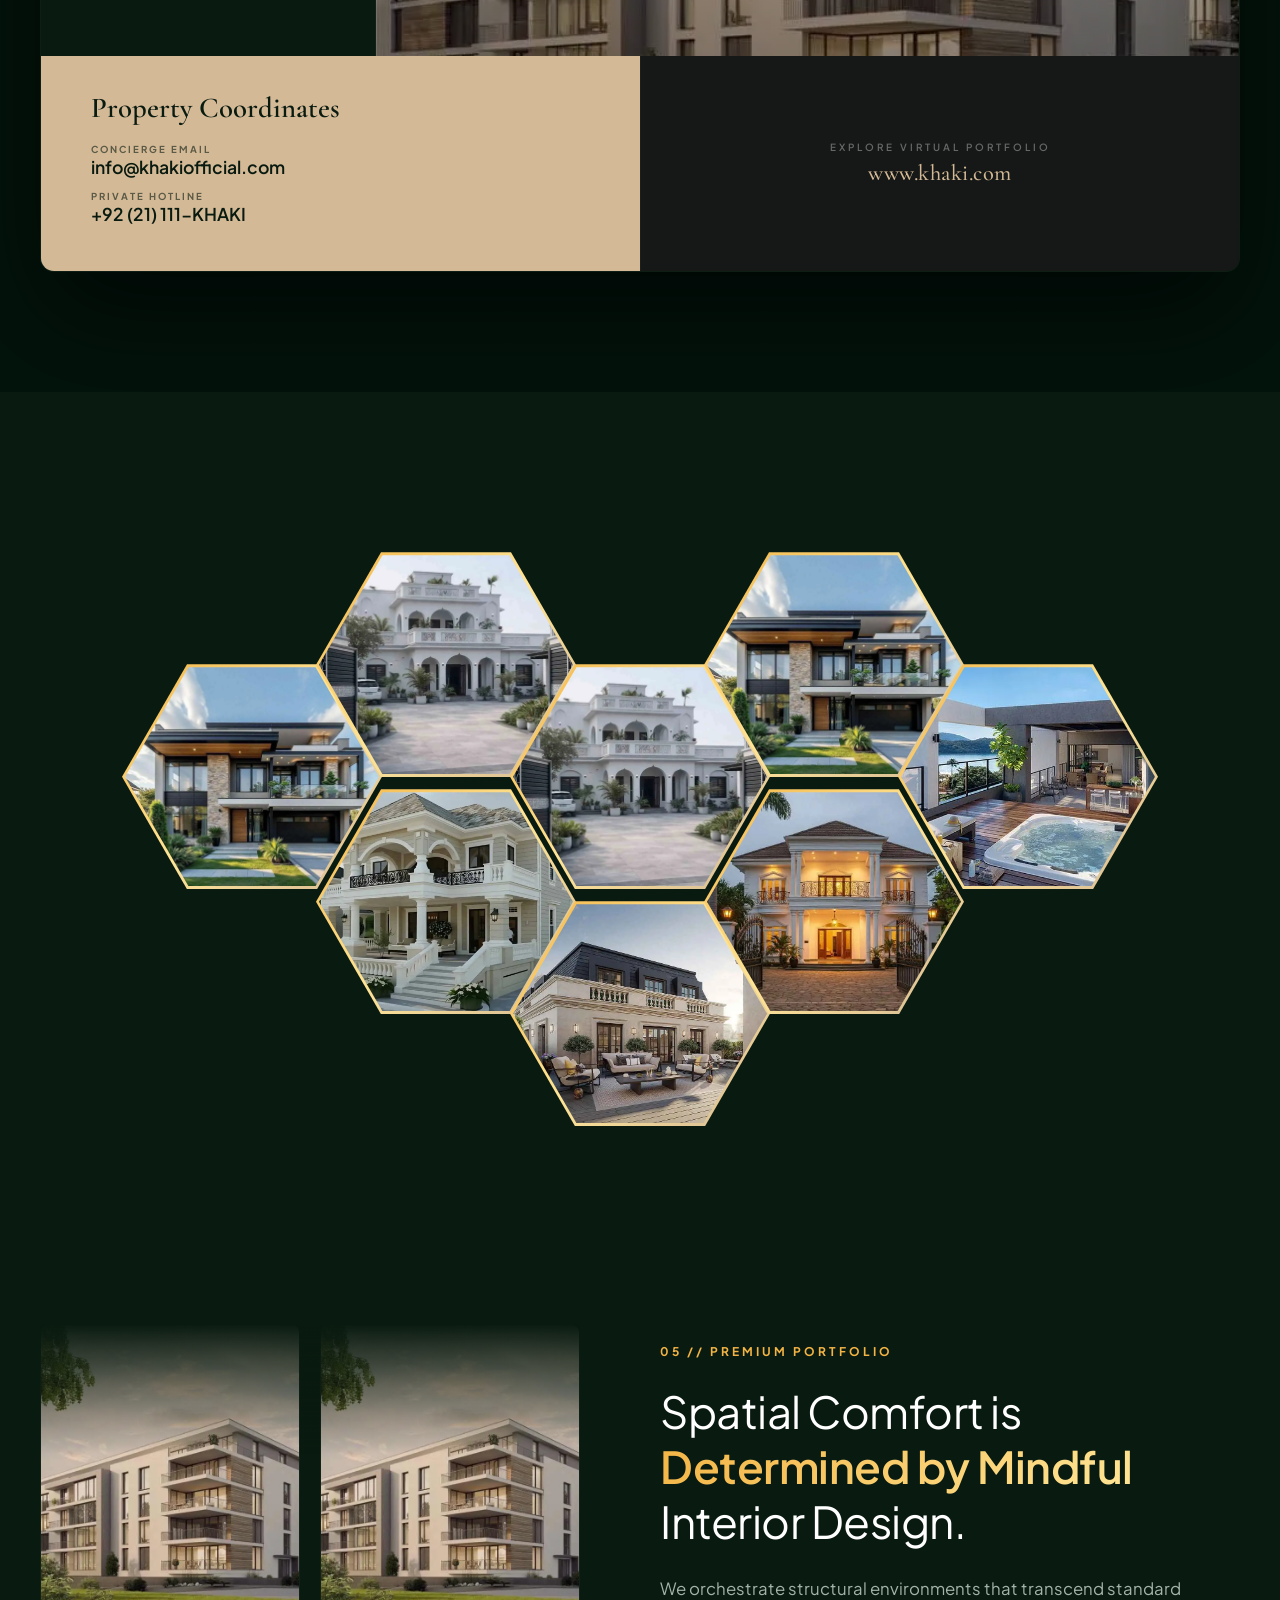
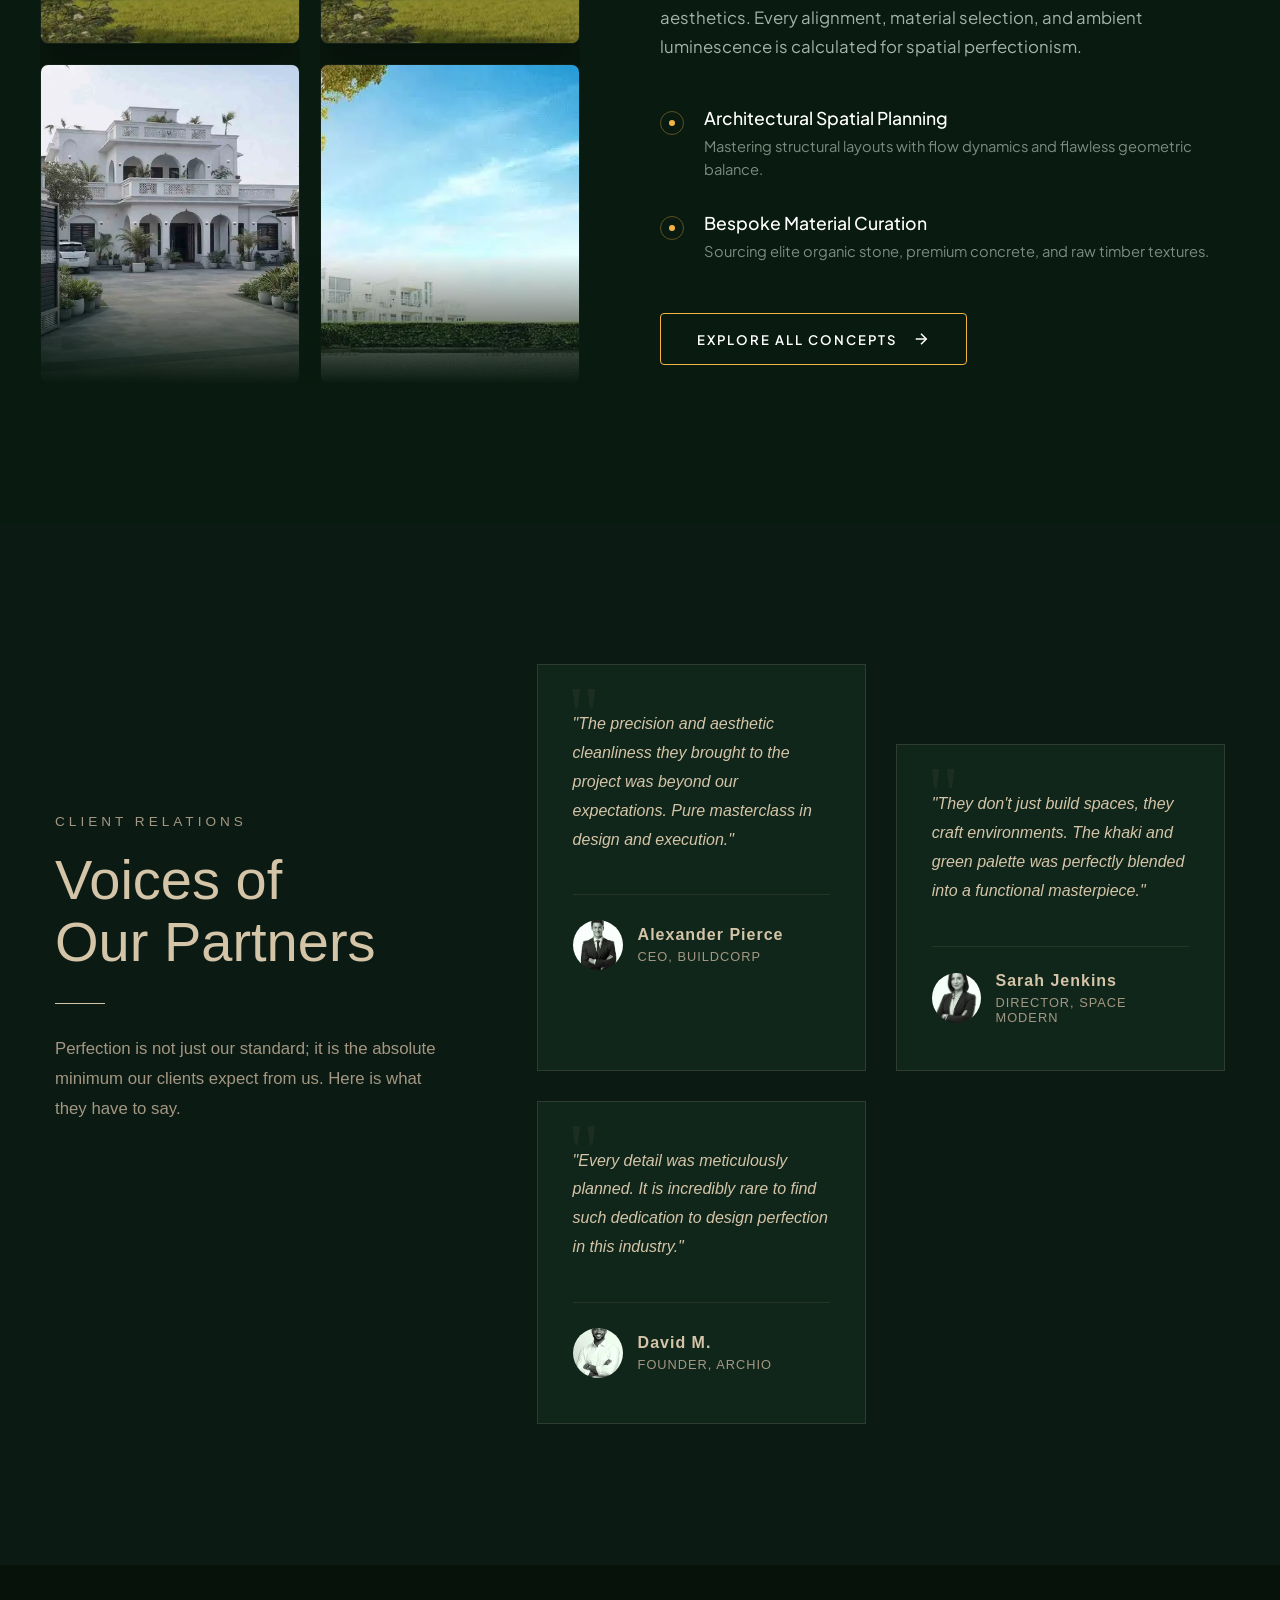
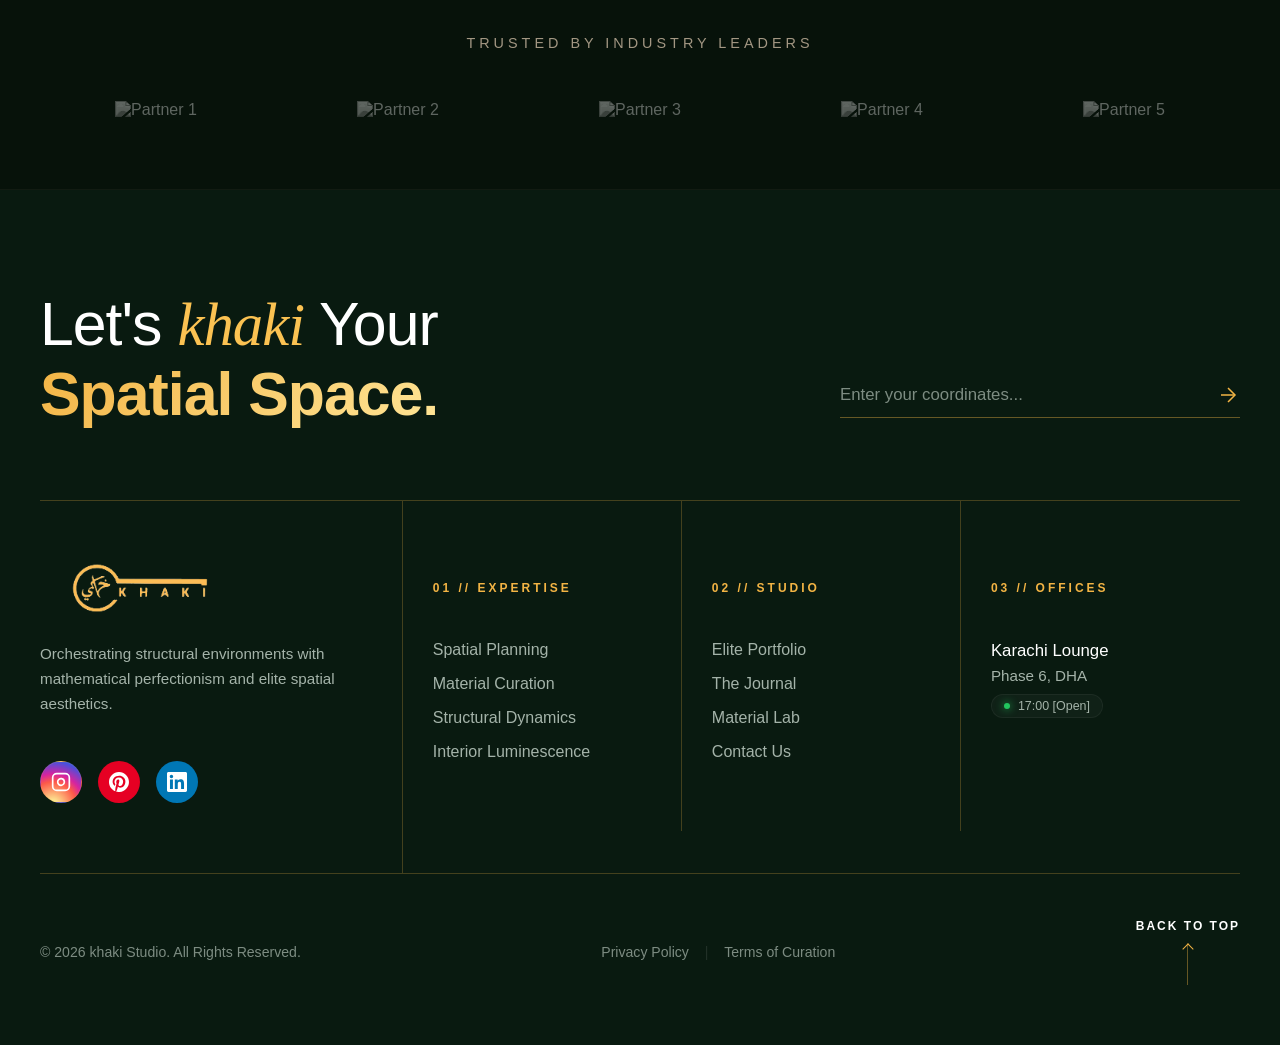
==== commit e56438e3: "performance optimizations for lighthouse 90+ score" ====
--- a/index.html
+++ b/index.html
@@ -2,8 +2,7 @@
 <html lang="en">
 <head>
   <meta charset="UTF-8">
-  <meta name="viewport" content="width=device-width, initial-scale=1.0">\
-  <link rel="preload" as="image" href="assets/images/hero2.webp" fetchpriority="high">
+  <meta name="viewport" content="width=device-width, initial-scale=1.0">
 
   <!-- SEO Meta Tags -->
   <title>Khaki Luxury Estates | Emerald Masterpiece</title>
@@ -13,6 +12,10 @@
   <!-- Preconnect for Faster Connection -->
   <link rel="preconnect" href="https://fonts.googleapis.com">
   <link rel="preconnect" href="https://fonts.gstatic.com" crossorigin>
+
+  <!-- 🔥 PERFECT LCP PRELOAD (Responsive Preload for Mobile & Desktop) -->
+  <link rel="preload" as="image" href="assets/images/hero2-mobile.webp" media="(max-width: 768px)" fetchpriority="high">
+  <link rel="preload" as="image" href="assets/images/hero2.webp" media="(min-width: 769px)" fetchpriority="high">
 
   <!-- Combined Asynchronous Google Fonts (Non-Blocking) -->
   <link
@@ -30,9 +33,6 @@
     <link rel="stylesheet" href="https://fonts.googleapis.com/css2?family=Cormorant+Garamond:ital,wght@0,500;0,600;0,700;1,400&family=Plus+Jakarta+Sans:wght@300;400;500;600;700;800&display=swap">
   </noscript>
 
-  <!-- 🔥 CRITICAL LCP BOOSTER: Preload Hero First Slide Image -->
-  <link rel="preload" as="image" href="assets/images/hero2.webp" fetchpriority="high">
-
   <!-- Main Stylesheet -->
   <link rel="stylesheet" href="style.css">
 </head>
@@ -46,84 +46,82 @@
     <div id="preloader">
         <div class="loader-inner">
             <div class="logo-mask-container">
-                <img src="assets/images/khakilogo.webp" alt="Khaki Brand Identity" class="brand-logo-massive">
-            </div>
-        </div>
-    </div>
-
-  <!-- =====================================================================
-     02. ULTRA-SLIM FLOATING EMERALD GLASS CAPSULE NAVBAR & SLICE OVERLAY
-===================================================================== -->
-<header class="floating-header" style="opacity: 1;">
-    <div class="header-capsule">
-        <!-- Left Brand Segment (MODIFIED LOGO AREA) -->
-        <div class="logo-area">
-            <a href="#home" class="brand-link">
-                <img src="assets/images/khakilogo.webp" alt="Khaki Corporate Identity" class="navbar-brand-logo">
-            </a>
-        </div>
+                <img src="assets/images/khakilogo.webp" alt="Khaki Brand Identity" class="brand-logo-massive" width="200" height="60">
+            </div>
+        </div>
+    </div>
+
+    <!-- 02. FLOATING NAVBAR -->
+    <header class="floating-header" style="opacity: 1;">
+        <div class="header-capsule">
+            <div class="logo-area">
+                <a href="#home" class="brand-link">
+                    <img src="assets/images/khakilogo.webp" alt="Khaki Corporate Identity" class="navbar-brand-logo" width="120" height="40">
+                </a>
+            </div>
+            
+            <nav class="nav-links-area">
+                <div class="nav-clip"><a href="index.html" class="nav-item reveal-nav active">Home</a></div>
+                <div class="nav-clip"><a href="about.html" class="nav-item reveal-nav">About Brand</a></div>
+                <div class="nav-clip"><a href="estate.html" class="nav-item reveal-nav">Our Estates</a></div>
+                <div class="nav-clip"><a href="contact.html" class="nav-item reveal-nav">Contact Inquire</a></div>
+            </nav>
+            
+            <div class="header-action-area">
+                <a href="#contact" class="nav-mini-cta">Book Tour</a>
+                <button class="khaki-burger-trigger" id="burgerTrigger" aria-label="Toggle Menu">
+                    <span class="burger-line line-top"></span>
+                    <span class="burger-line line-bottom"></span>
+                </button>
+            </div>
+        </div>
+    </header>
+
+    <!-- SLICE OVERLAY MENU -->
+    <div class="kinetic-menu-overlay" id="menuOverlay">
+        <div class="menu-curtain-slice"></div>
+        <div class="menu-curtain-slice"></div>
+        <div class="menu-curtain-slice"></div>
         
-        <!-- Center Modernist Navigation Links (Desktop Only) -->
-        <nav class="nav-links-area">
-            <div class="nav-clip"><a href="index.html" class="nav-item reveal-nav active">Home</a></div>
-            <div class="nav-clip"><a href="about.html" class="nav-item reveal-nav">About Brand</a></div>
-            <div class="nav-clip"><a href="estate.html" class="nav-item reveal-nav">Our Estates</a></div>
-            <div class="nav-clip"><a href="contact.html" class="nav-item reveal-nav">Contact Inquire</a></div>
-        </nav>
-        
-        <!-- Right Symmetrical Action Button / Hamburger Area (FIXED CORE) -->
-        <div class="header-action-area">
-            <a href="#contact" class="nav-mini-cta">Book Tour</a>
-            
-            <!-- Unique Custom Hamburger Trigger (Forced Flex Target) -->
-            <button class="khaki-burger-trigger" id="burgerTrigger" aria-label="Toggle Menu">
-                <span class="burger-line line-top"></span>
-                <span class="burger-line line-bottom"></span>
-            </button>
-        </div>
-    </div>
-</header>
-
-<!-- UNIQUE ARCHITECTURAL SLICE OVERLAY MENU -->
-<div class="kinetic-menu-overlay" id="menuOverlay">
-    <!-- Background divided into 3 responsive vertical layout slices -->
-    <div class="menu-curtain-slice"></div>
-    <div class="menu-curtain-slice"></div>
-    <div class="menu-curtain-slice"></div>
-    
-    <div class="overlay-content-wrapper">
-        <nav class="overlay-nav-matrix">
-            <div class="overlay-link-clip"><a href="index.html" class="overlay-nav-item"> Home</a></div>
-            <div class="overlay-link-clip"><a href="about.html" class="overlay-nav-item"> About Brand</a></div>
-            <div class="overlay-link-clip"><a href="estate.html" class="overlay-nav-item"> Our Estates</a></div>
-            <div class="overlay-link-clip"><a href="contact.html" class="overlay-nav-item"> Contact Inquire</a></div>
-        </nav>
-    </div>
-</div>
-
-    <!-- 3. PREMIUM DEEP EMERALD HERO AREA -->
+        <div class="overlay-content-wrapper">
+            <nav class="overlay-nav-matrix">
+                <div class="overlay-link-clip"><a href="index.html" class="overlay-nav-item"> Home</a></div>
+                <div class="overlay-link-clip"><a href="about.html" class="overlay-nav-item"> About Brand</a></div>
+                <div class="overlay-link-clip"><a href="estate.html" class="overlay-nav-item"> Our Estates</a></div>
+                <div class="overlay-link-clip"><a href="contact.html" class="overlay-nav-item"> Contact Inquire</a></div>
+            </nav>
+        </div>
+    </div>
+
+    <!-- HERO SECTION -->
     <main id="main-content">
         <section class="editorial-hero">
-            <!-- Cinematic Background Slider Engine -->
             <div class="bg-slider-engine">
 
-                <!-- Slide 1: LCP IMAGE — fetchpriority HIGH, eager load -->
+                <!-- Slide 1: LCP IMAGE (Optimized) -->
                 <div class="slide active-slide">
-                    <img
-                        src="assets/images/hero2.webp"
-                        fetchpriority="high"
-                        loading="eager"
-                        decoding="sync"
-                        alt="Modern Ultra-Luxury Villa with Warm Gold Lighting"
-                        class="slide-bg-img"
-                    >
+                    <picture>
+                        <source media="(max-width: 768px)" srcset="assets/images/hero2-mobile.webp">
+                        <img
+                            src="assets/images/hero2.webp"
+                            width="1920"
+                            height="1080"
+                            fetchpriority="high"
+                            loading="eager"
+                            decoding="async"
+                            alt="Modern Ultra-Luxury Villa with Warm Gold Lighting"
+                            class="slide-bg-img"
+                        >
+                    </picture>
                     <div class="slide-overlay"></div>
                 </div>
 
-                <!-- Slide 2: lazy load -->
+                <!-- Slide 2 -->
                 <div class="slide">
                     <img
                         src="assets/images/header3.webp"
+                        width="1920"
+                        height="1080"
                         loading="lazy"
                         decoding="async"
                         alt="Minimalist Symmetrical Masterpiece with Lush Green Landscape"
@@ -132,10 +130,12 @@
                     <div class="slide-overlay"></div>
                 </div>
 
-                <!-- Slide 3: lazy load -->
+                <!-- Slide 3 -->
                 <div class="slide">
                     <img
                         src="assets/images/hero3.webp"
+                        width="1920"
+                        height="1080"
                         loading="lazy"
                         decoding="async"
                         alt="Premium Editorial Architectural Facade"
@@ -144,10 +144,12 @@
                     <div class="slide-overlay"></div>
                 </div>
 
-                <!-- Slide 4: lazy load -->
+                <!-- Slide 4 -->
                 <div class="slide">
                     <img
                         src="assets/images/hero4.webp"
+                        width="1920"
+                        height="1080"
                         loading="lazy"
                         decoding="async"
                         alt="High-End Open Lounge with Deep Velvet Greenery"
@@ -158,7 +160,6 @@
 
             </div>
 
-            <!-- Foreground Copy Layout (Pure Elegance) -->
             <div class="hero-foreground-content">
                 <div class="text-mask">
                     <span class="hero-micro-tag">THE EPITOME OF MINIMALIST DESIGN</span>
@@ -185,7 +186,6 @@
                 </div>
             </div>
 
-            <!-- Dashboard Slider Control Architecture -->
             <div class="interactive-slider-controls">
                 <div class="slider-dots-indicator">
                     <span class="dot active-dot"></span>
@@ -194,8 +194,8 @@
                     <span class="dot"></span>
                 </div>
             </div>
-
         </section>
+    </main>
 
    <section class="discovery-engine-section">
     <div class="section-container">
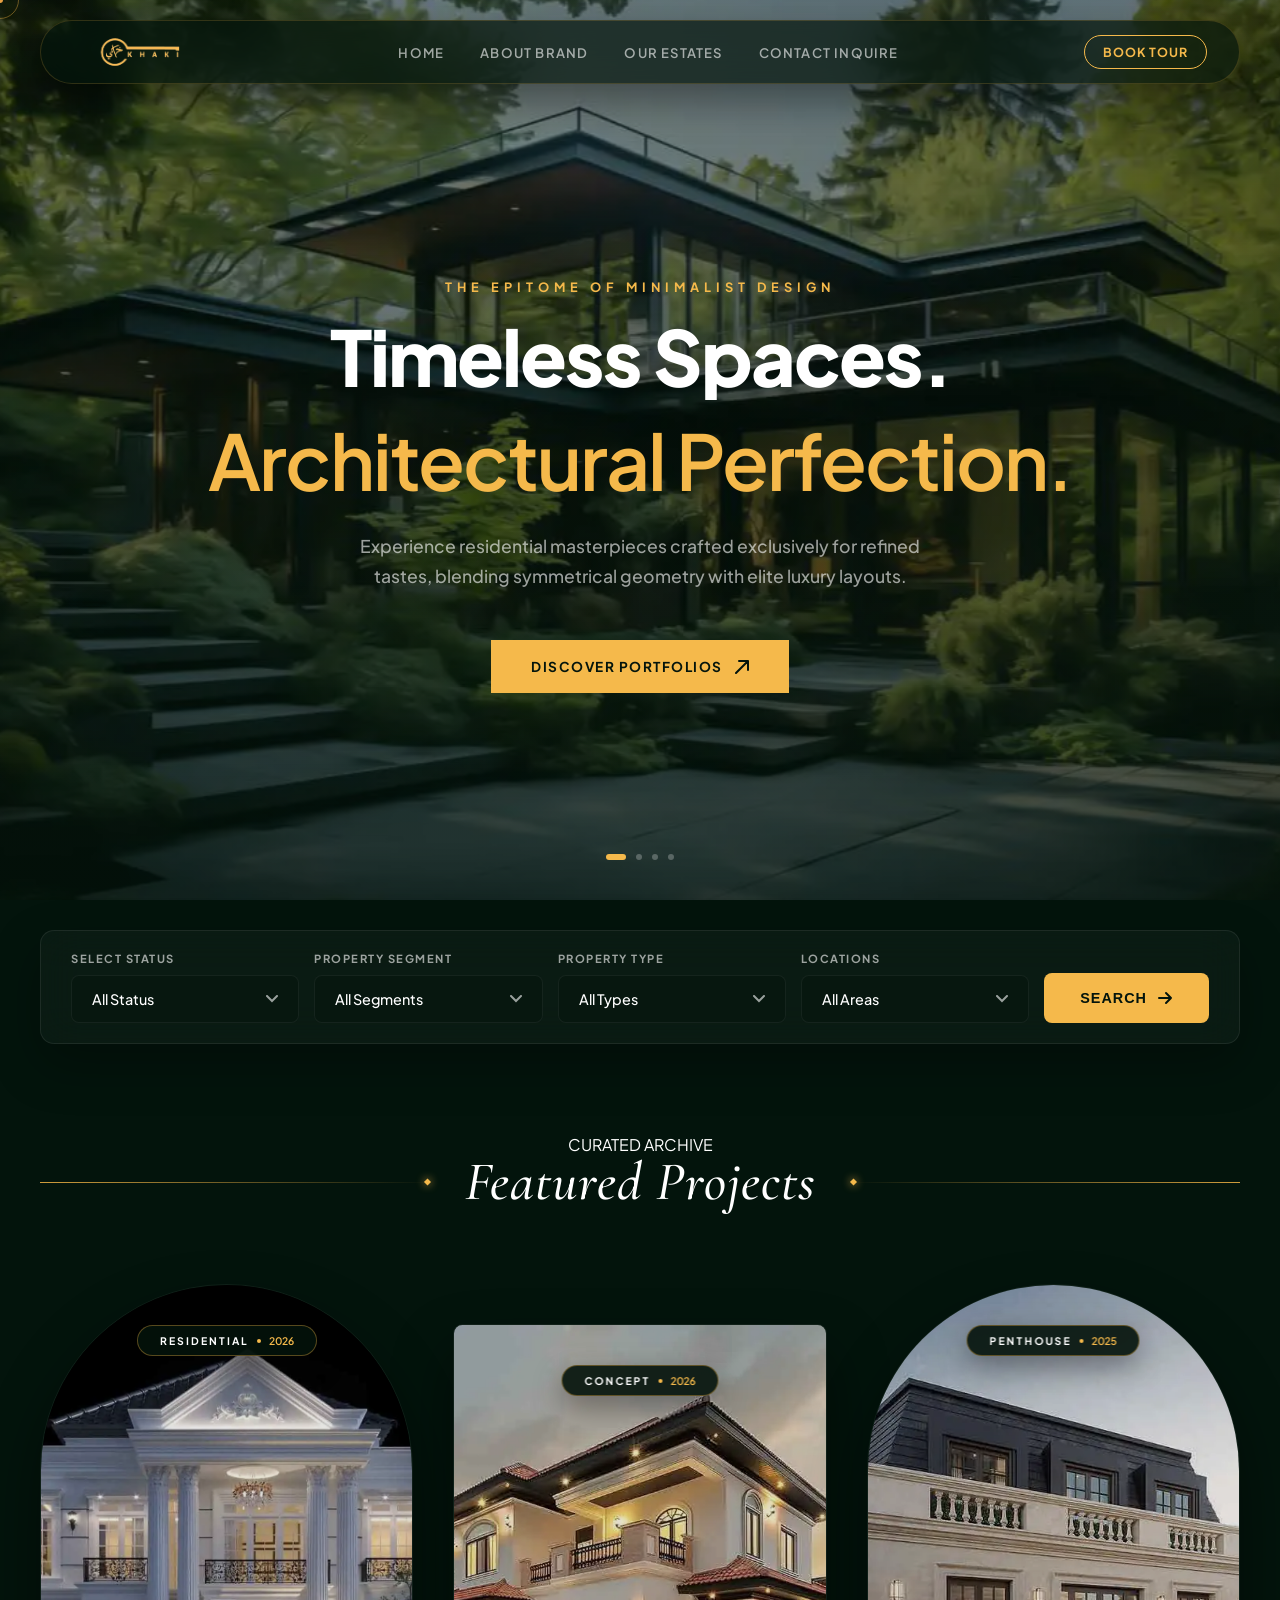
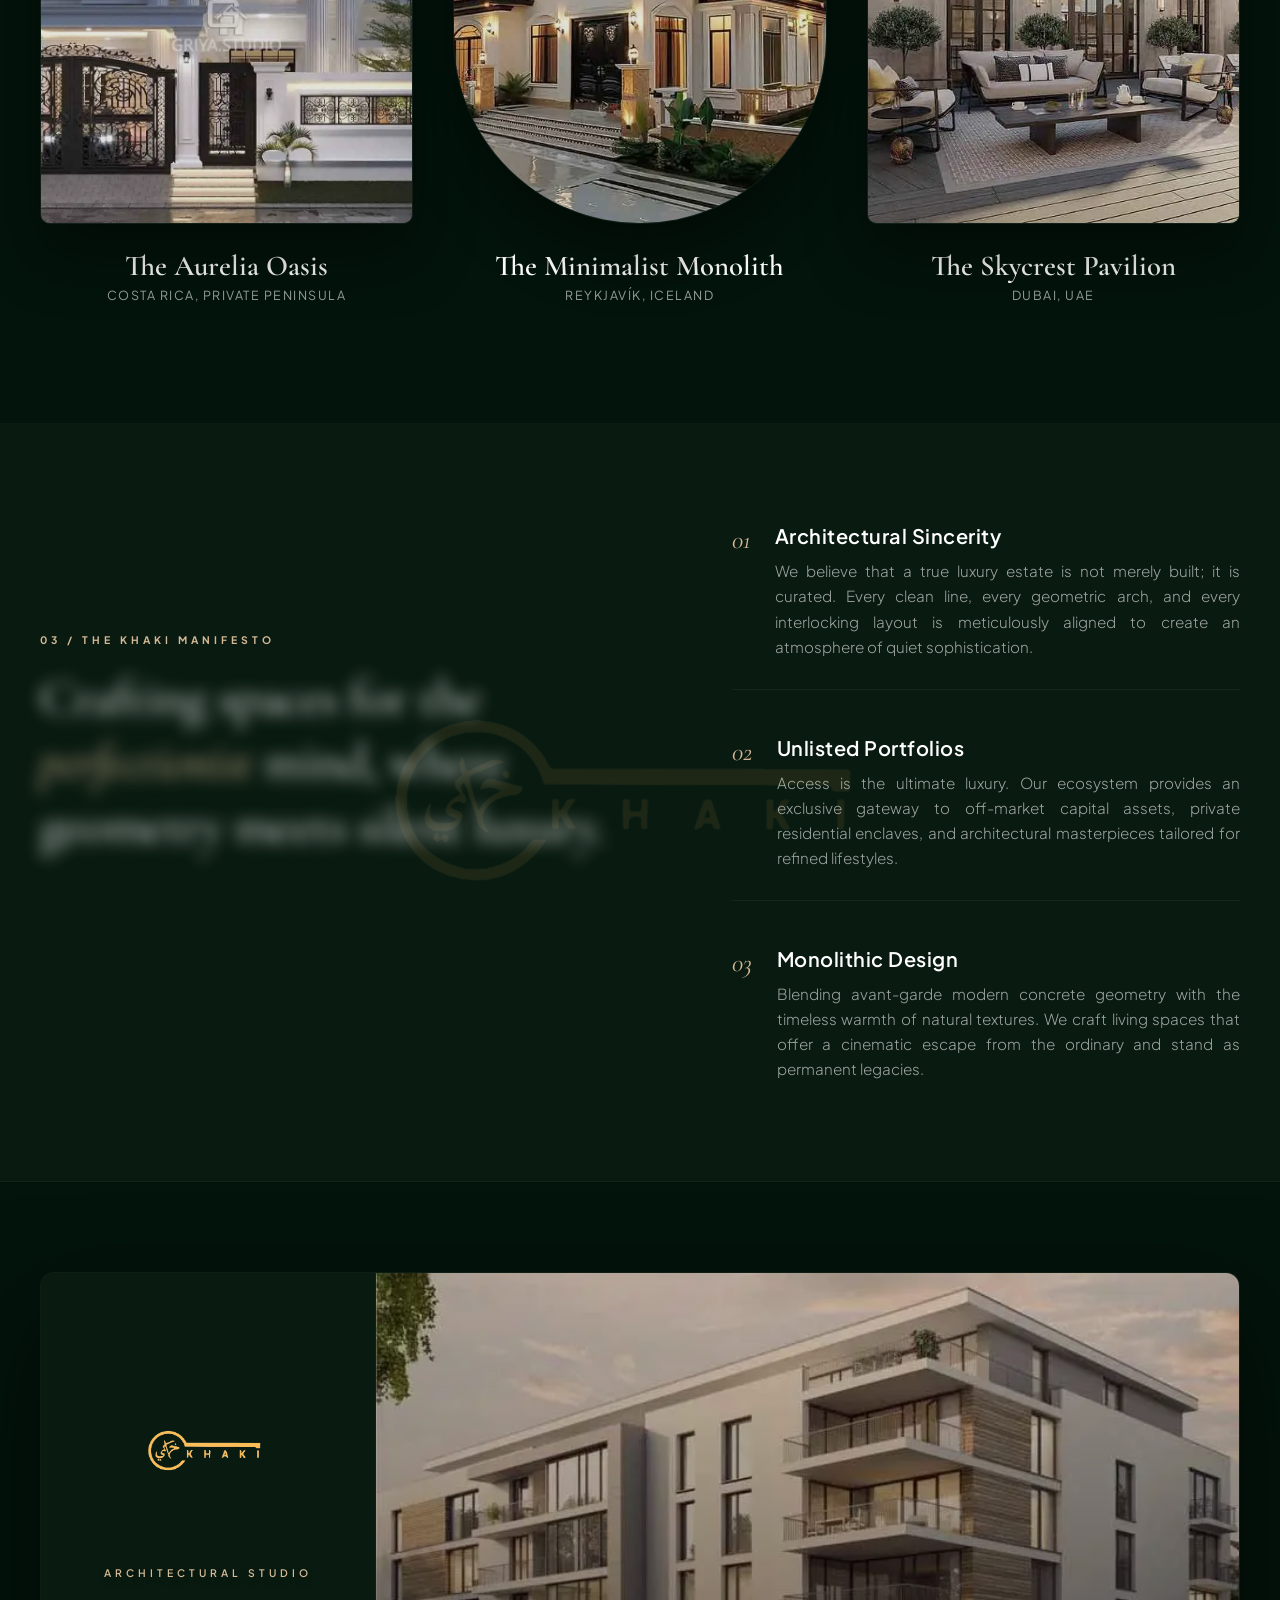
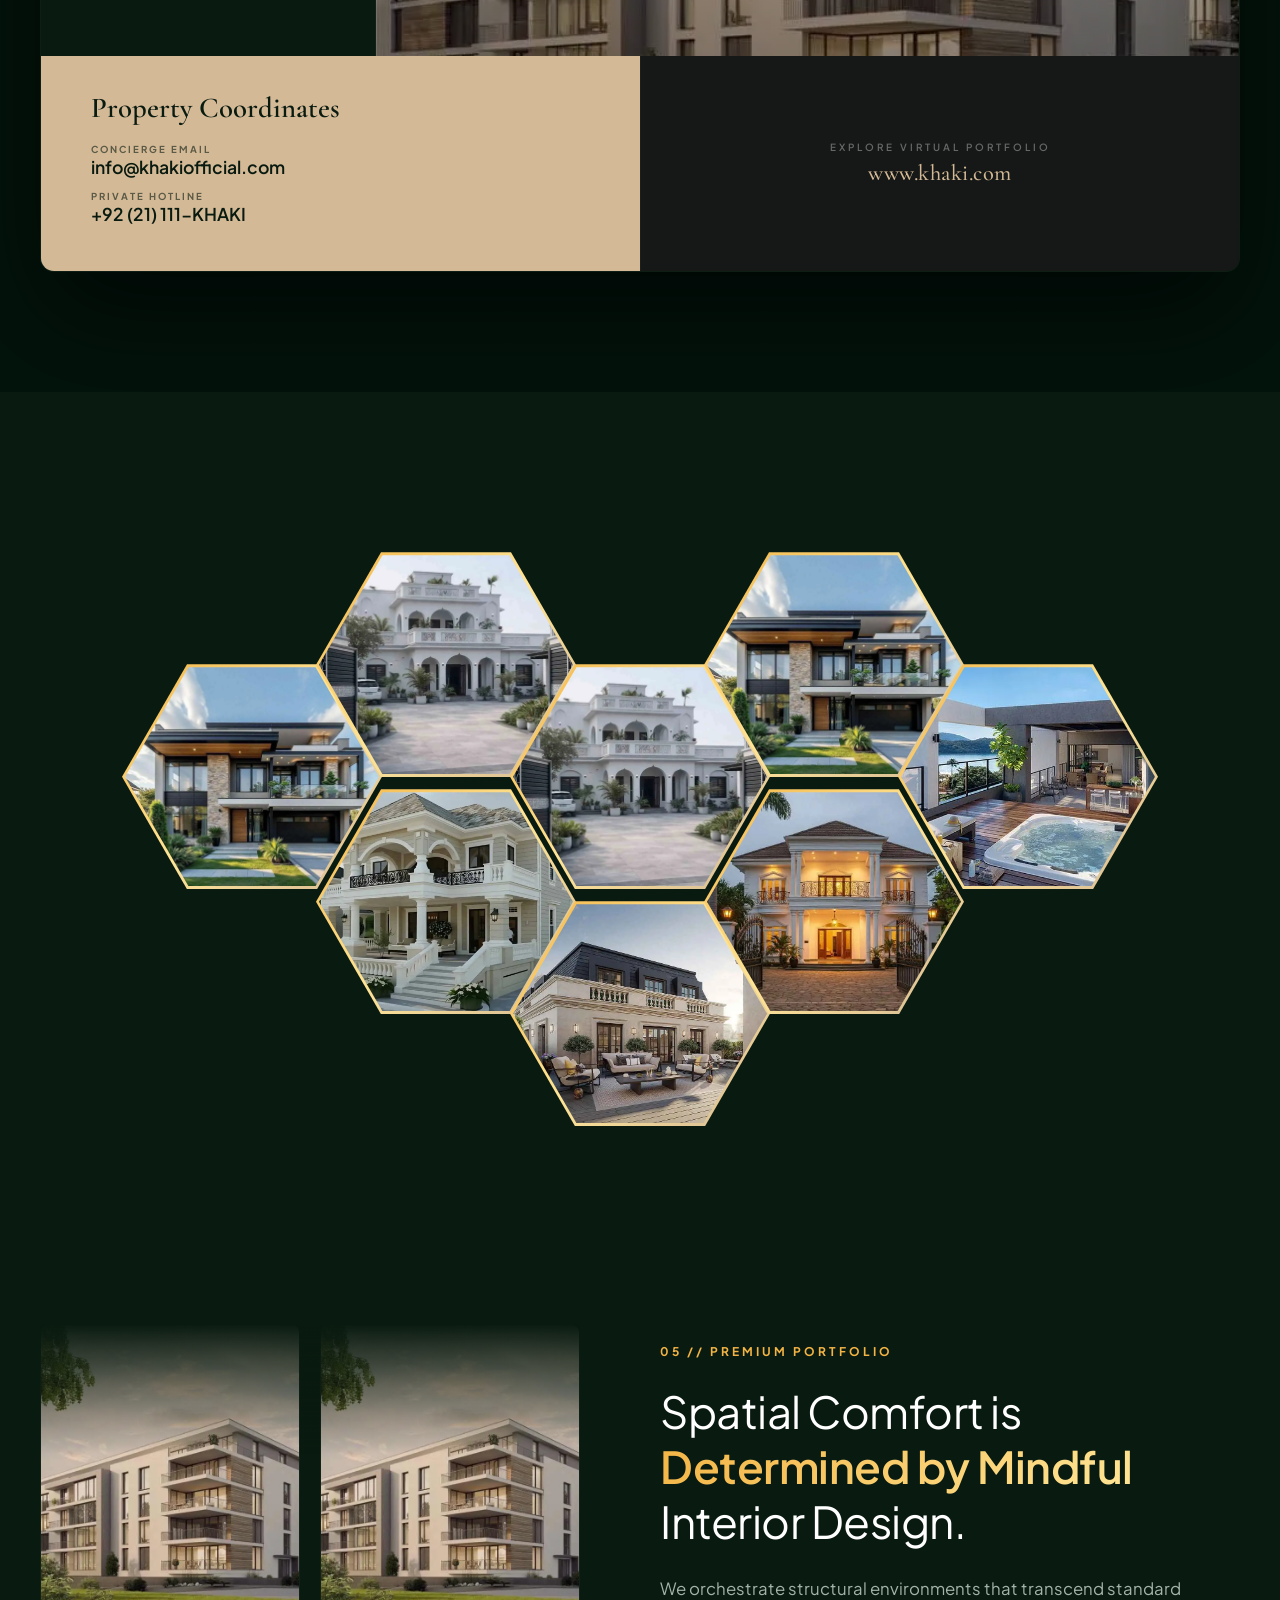
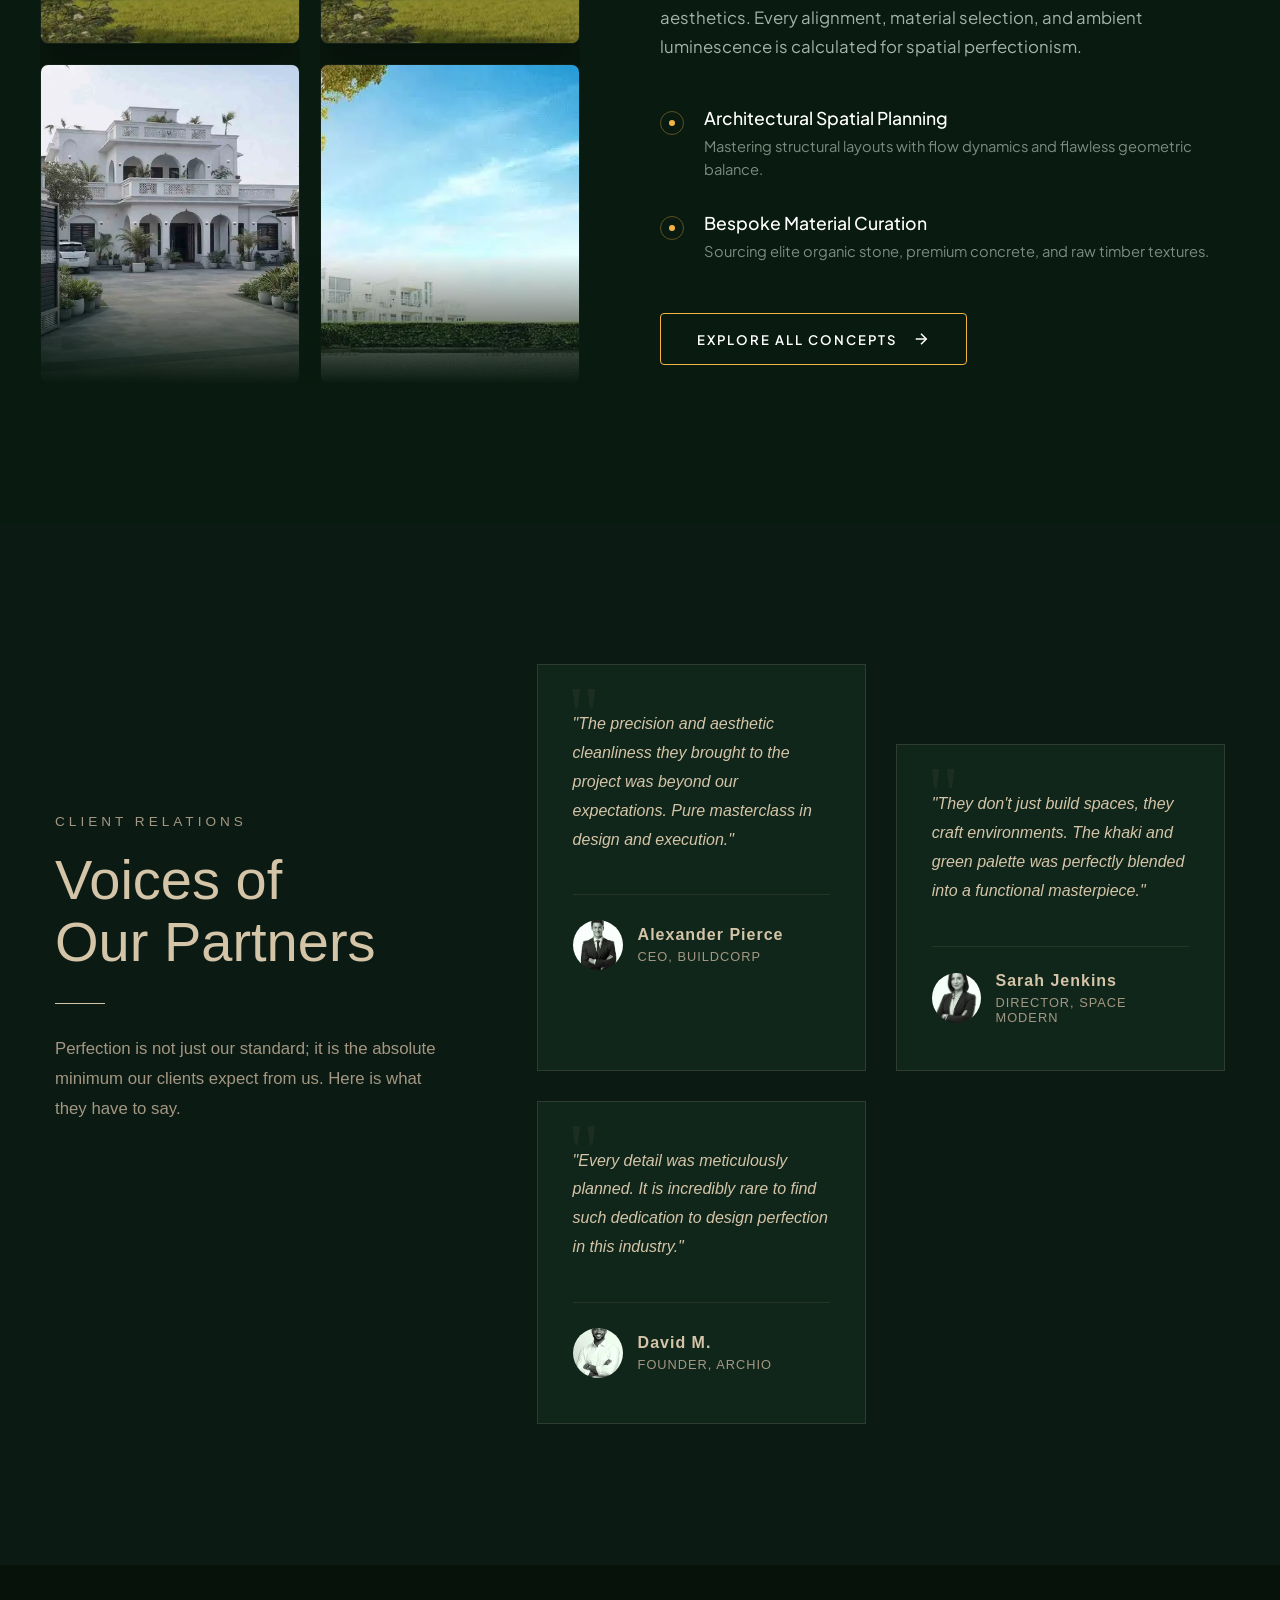
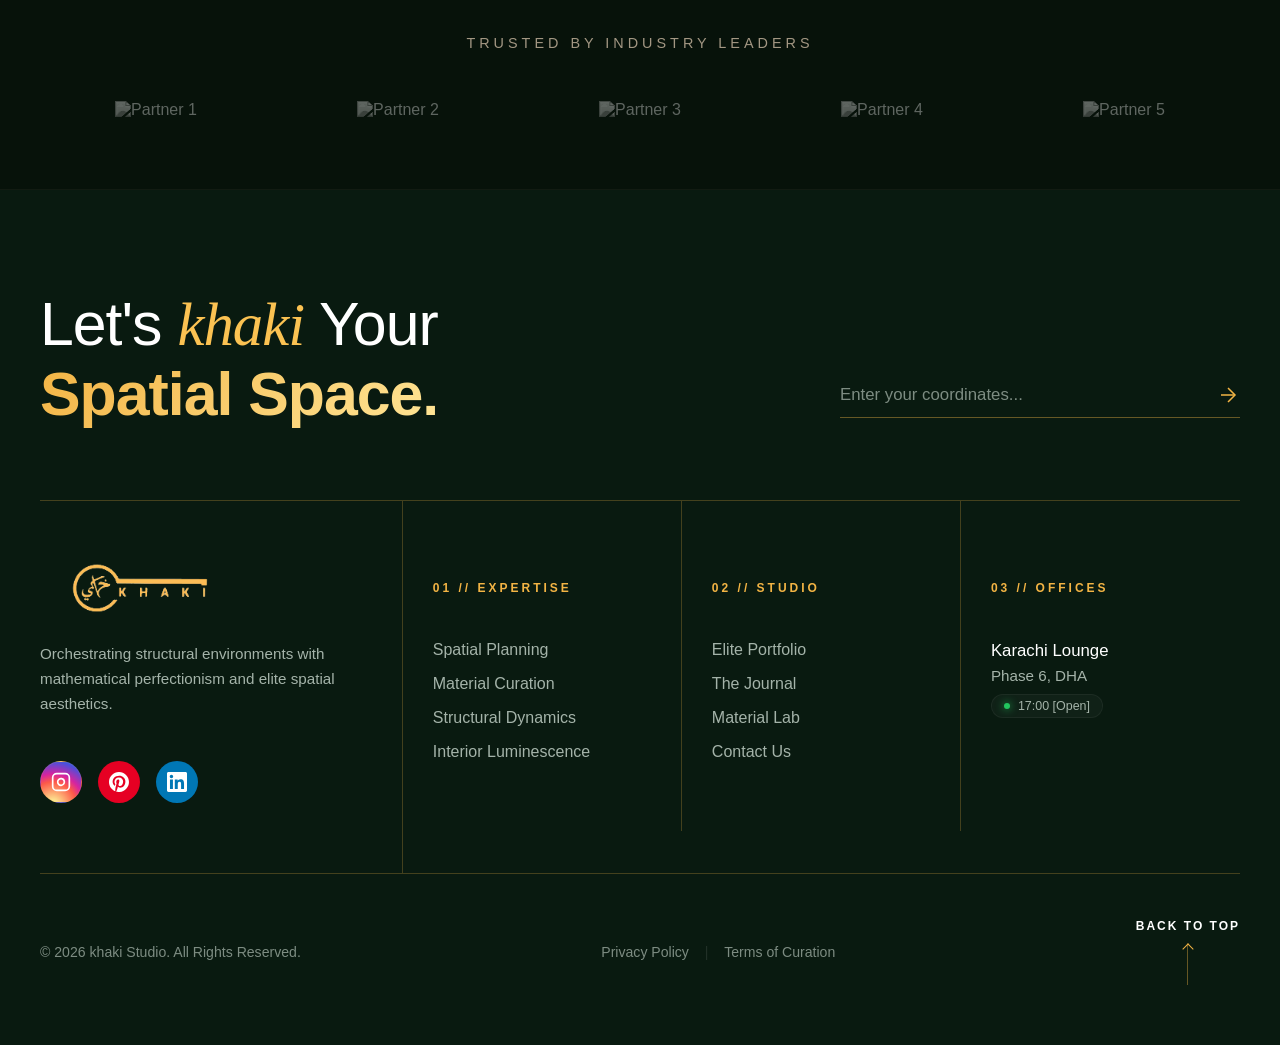
==== commit ef91ec1e: "fix: optimize lcp preload and non-blocking font setup" ====
--- a/index.html
+++ b/index.html
@@ -9,20 +9,14 @@
   <meta name="description" content="Khaki Luxury Estates offers exclusive residential and commercial property listings, luxury villas, and expert real estate">
   <link rel="canonical" href="https://khaki-green.vercel.app/">
 
-  <!-- Preconnect for Faster Connection -->
+  <!-- Preconnect for External Domains -->
   <link rel="preconnect" href="https://fonts.googleapis.com">
   <link rel="preconnect" href="https://fonts.gstatic.com" crossorigin>
 
-  <!-- 🔥 PERFECT LCP PRELOAD (Responsive Preload for Mobile & Desktop) -->
-  <link rel="preload" as="image" href="assets/images/hero2-mobile.webp" media="(max-width: 768px)" fetchpriority="high">
-  <link rel="preload" as="image" href="assets/images/hero2.webp" media="(min-width: 769px)" fetchpriority="high">
-
-  <!-- Combined Asynchronous Google Fonts (Non-Blocking) -->
-  <link
-    rel="preload"
-    as="style"
-    href="https://fonts.googleapis.com/css2?family=Cormorant+Garamond:ital,wght@0,500;0,600;0,700;1,400&family=Plus+Jakarta+Sans:wght@300;400;500;600;700;800&display=swap"
-  >
+  <!-- 🚀 HIGH-PRIORITY LCP PRELOAD -->
+  <link rel="preload" as="image" href="assets/images/hero2.webp" fetchpriority="high">
+
+  <!-- Asynchronous Google Fonts (Non-Blocking) -->
   <link
     rel="stylesheet"
     href="https://fonts.googleapis.com/css2?family=Cormorant+Garamond:ital,wght@0,500;0,600;0,700;1,400&family=Plus+Jakarta+Sans:wght@300;400;500;600;700;800&display=swap"
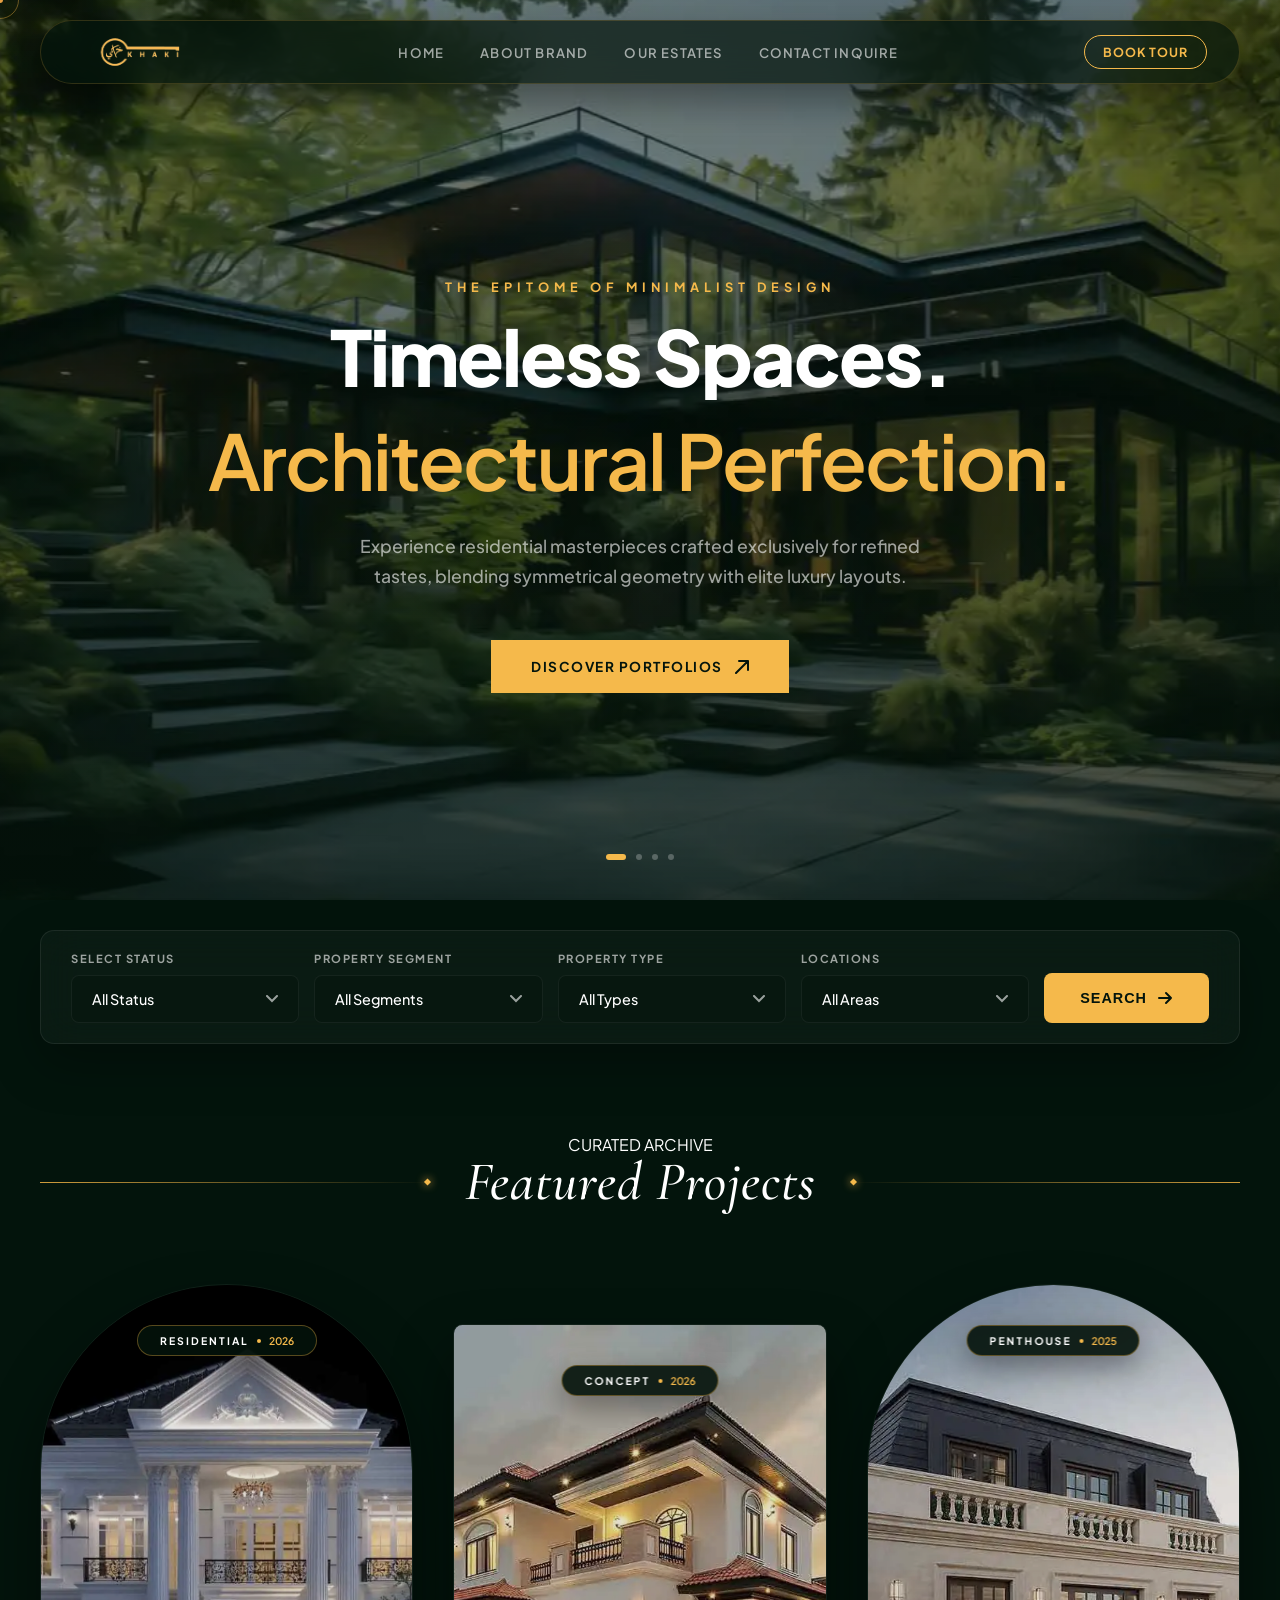
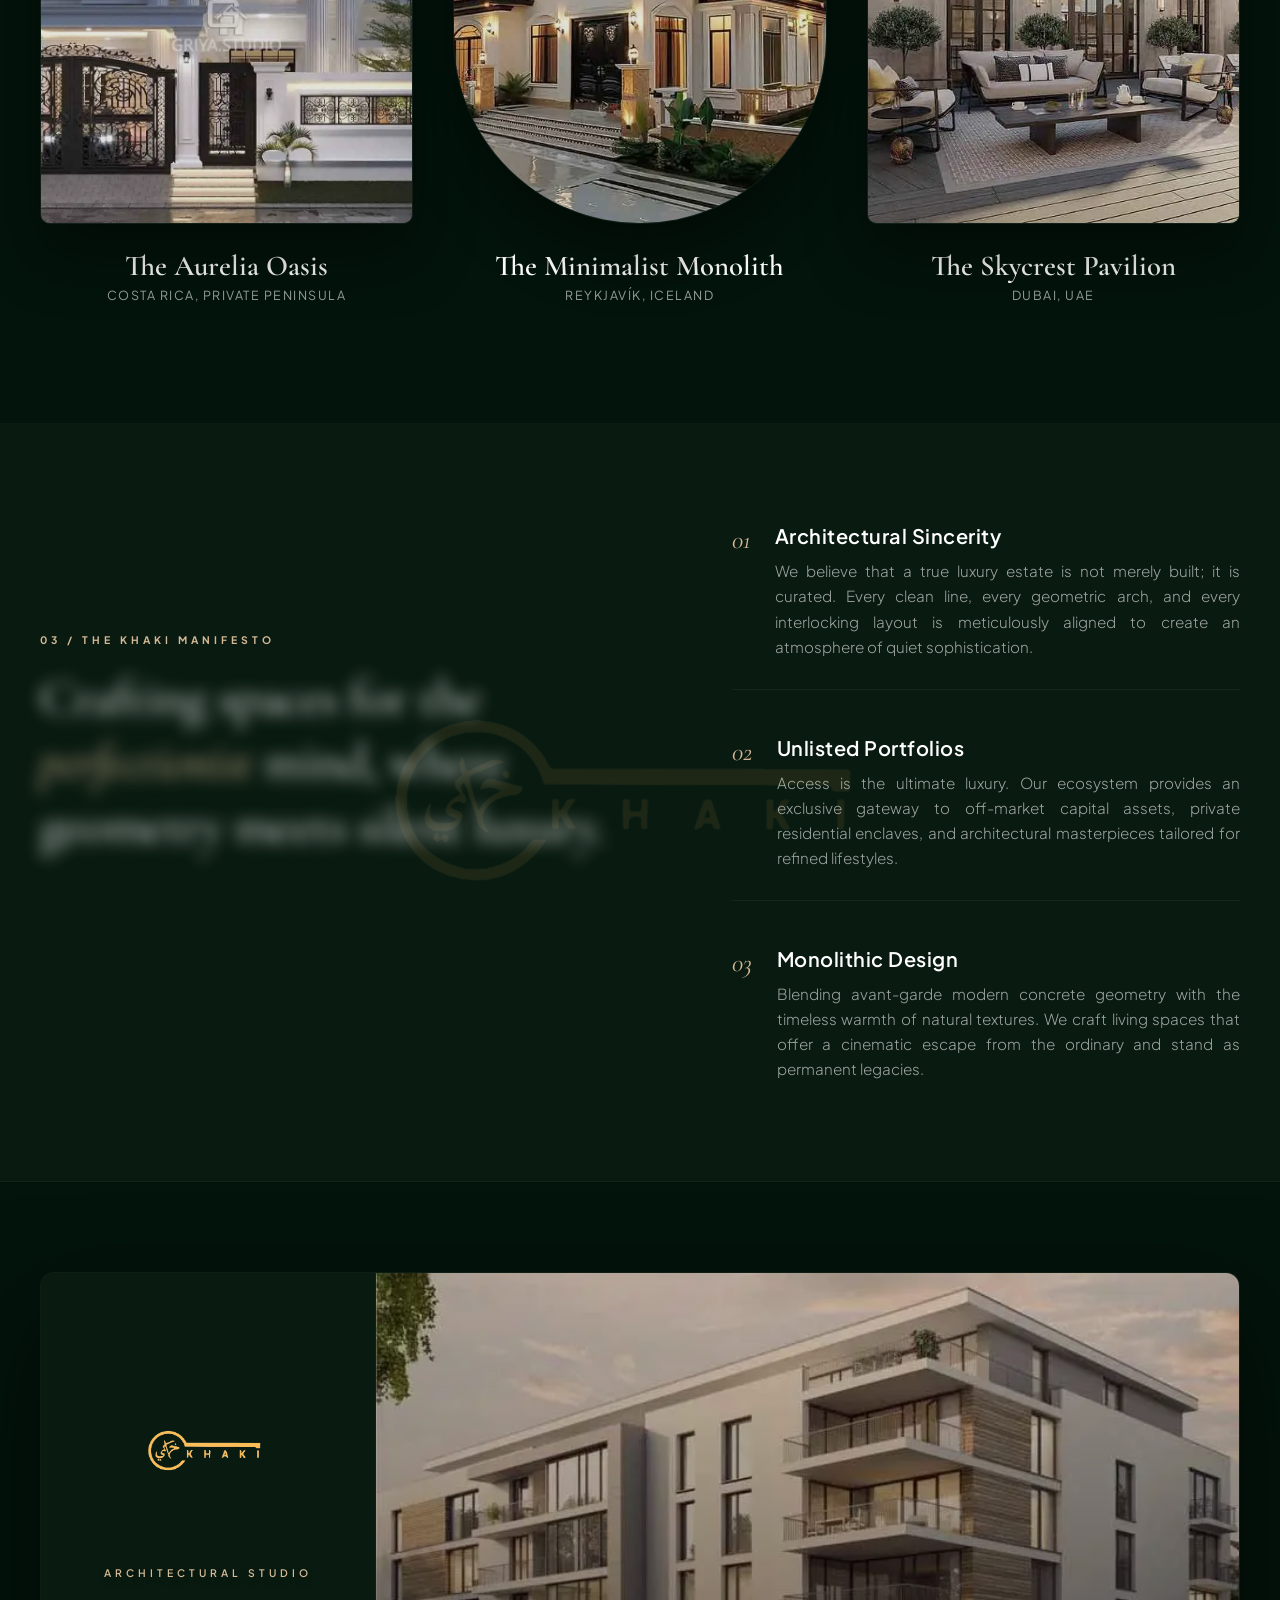
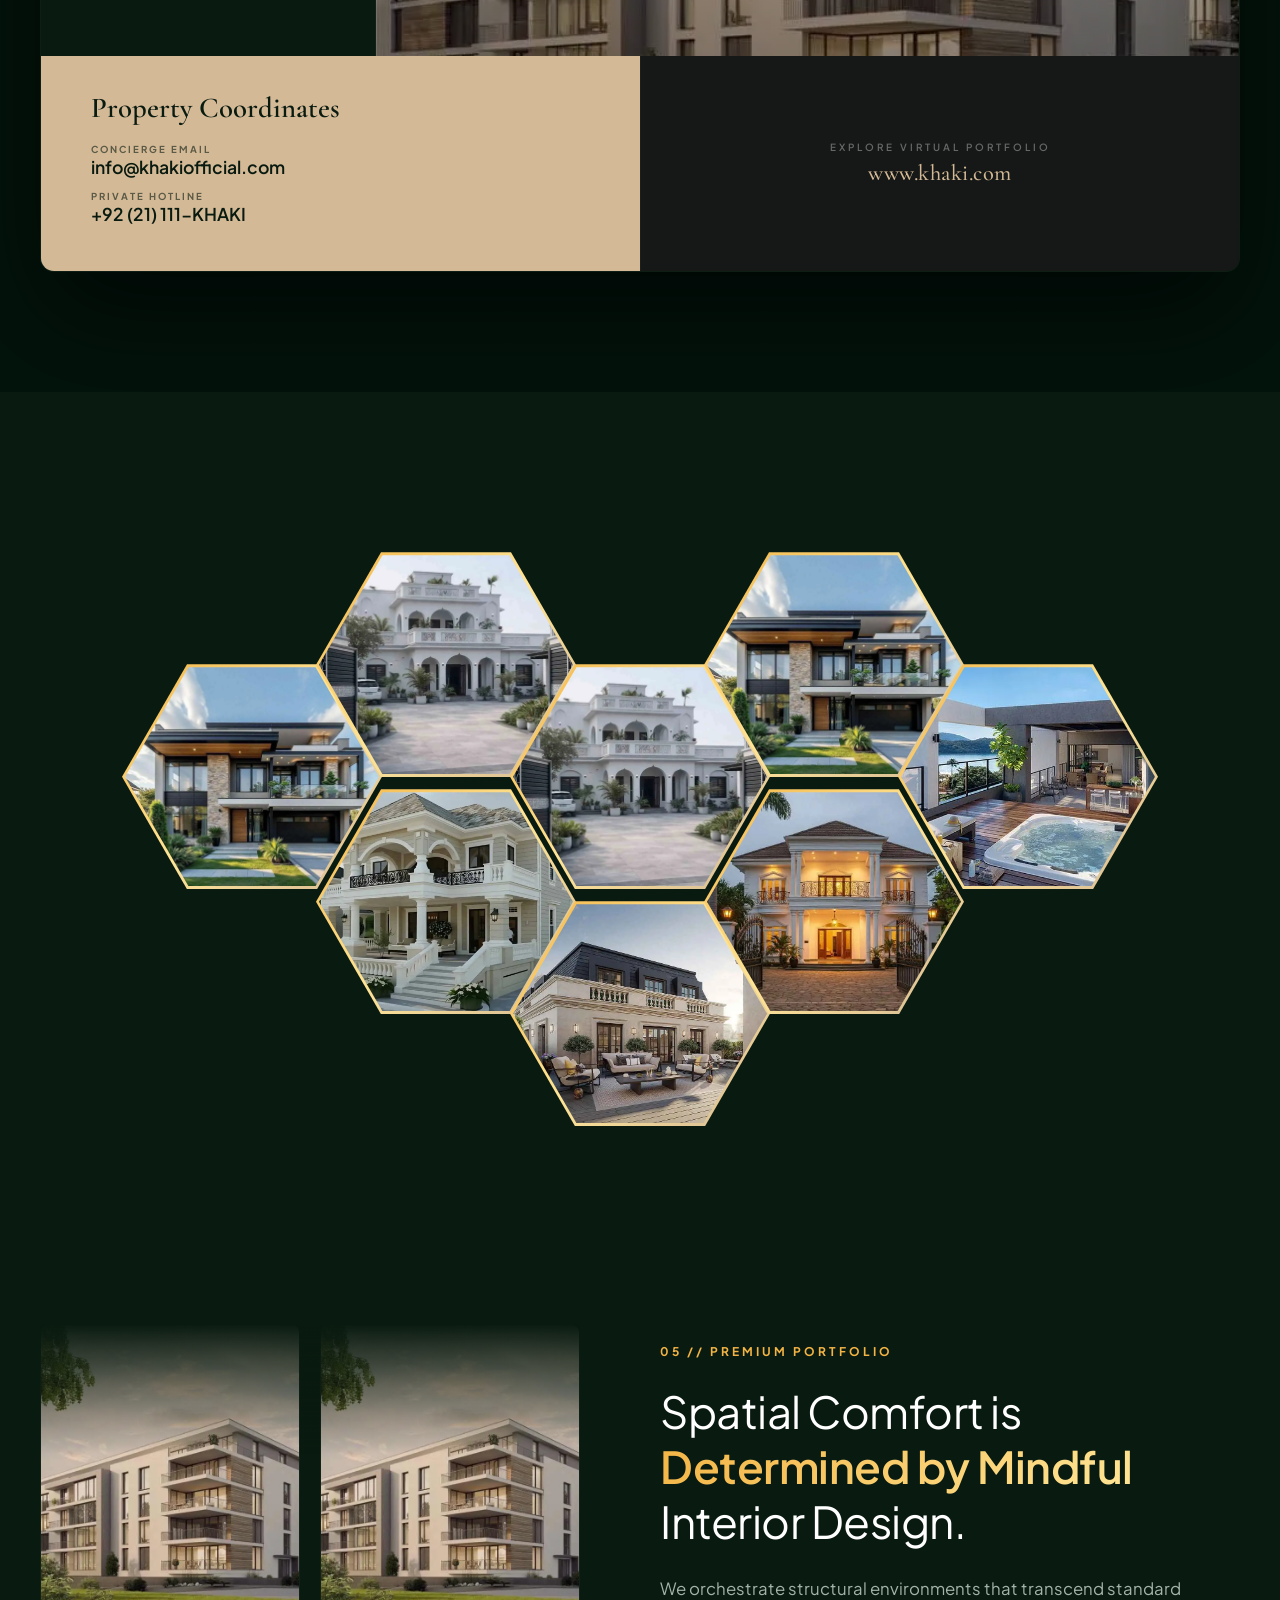
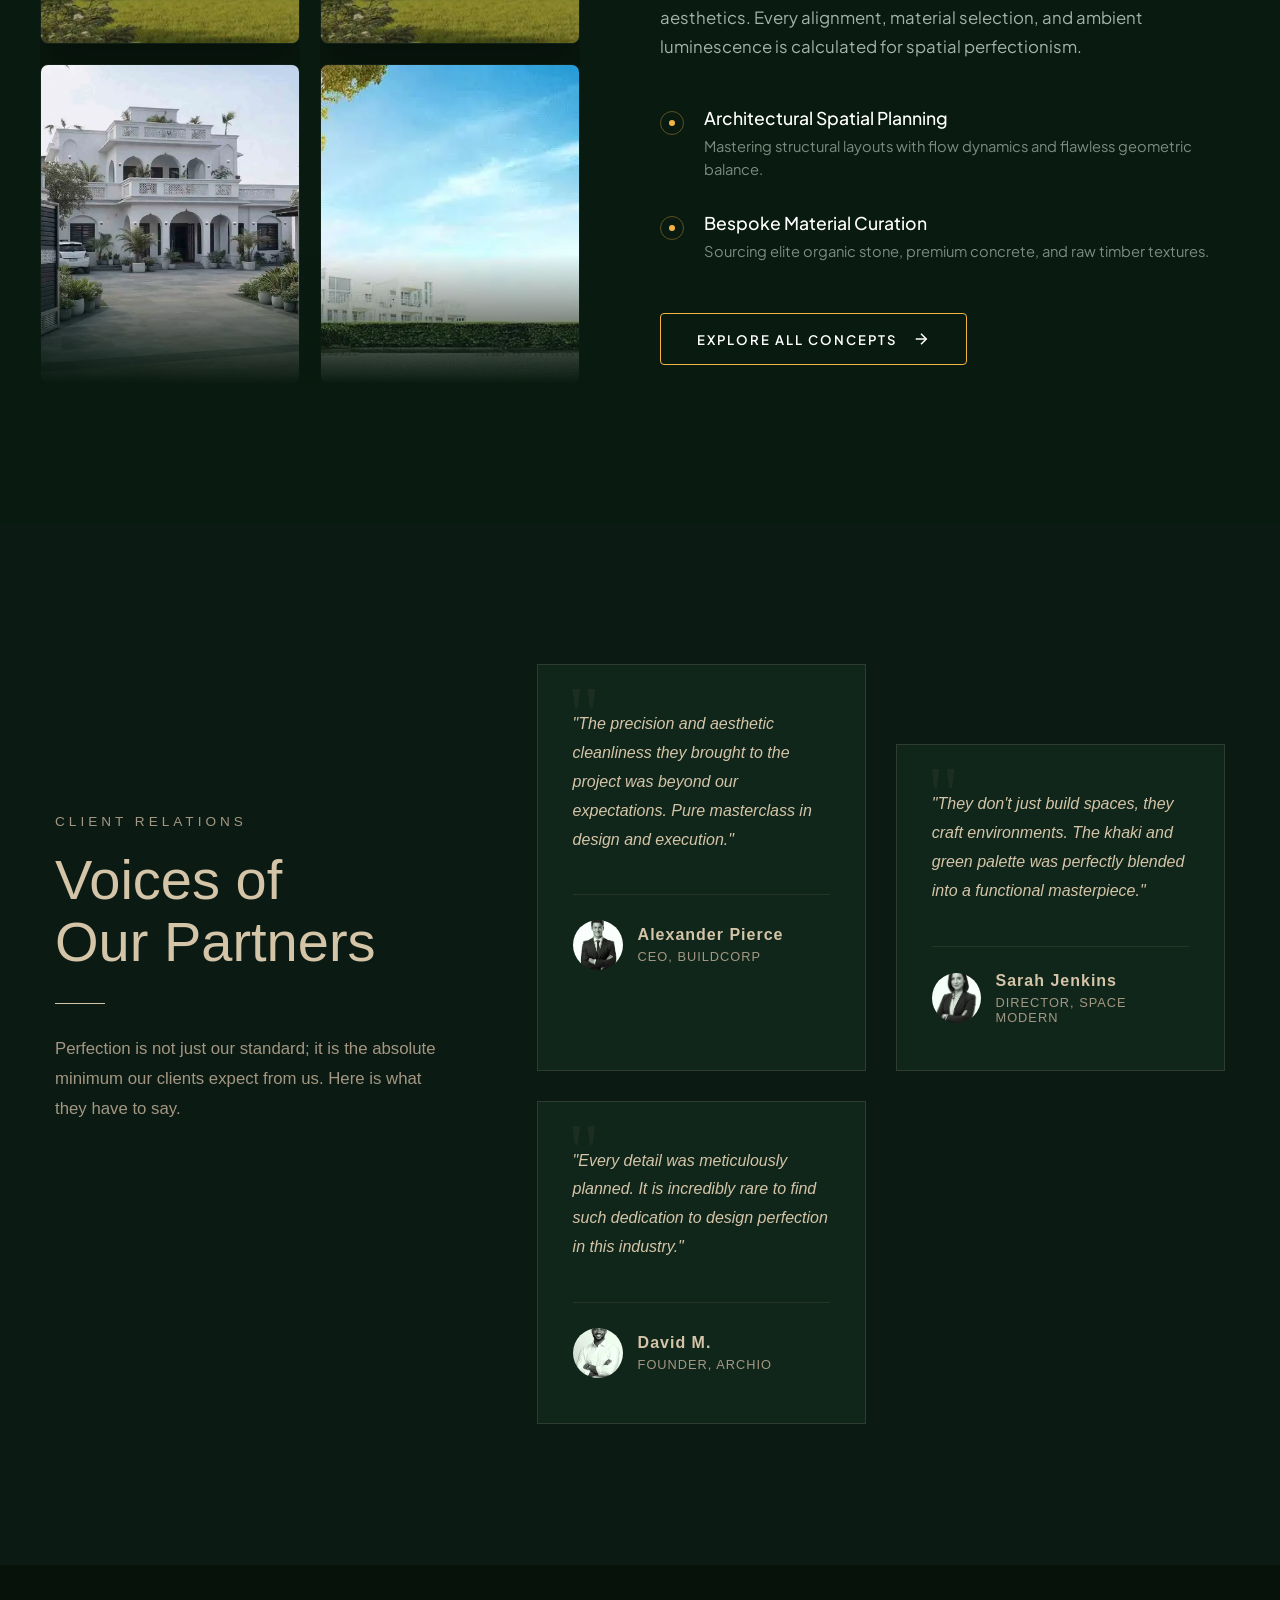
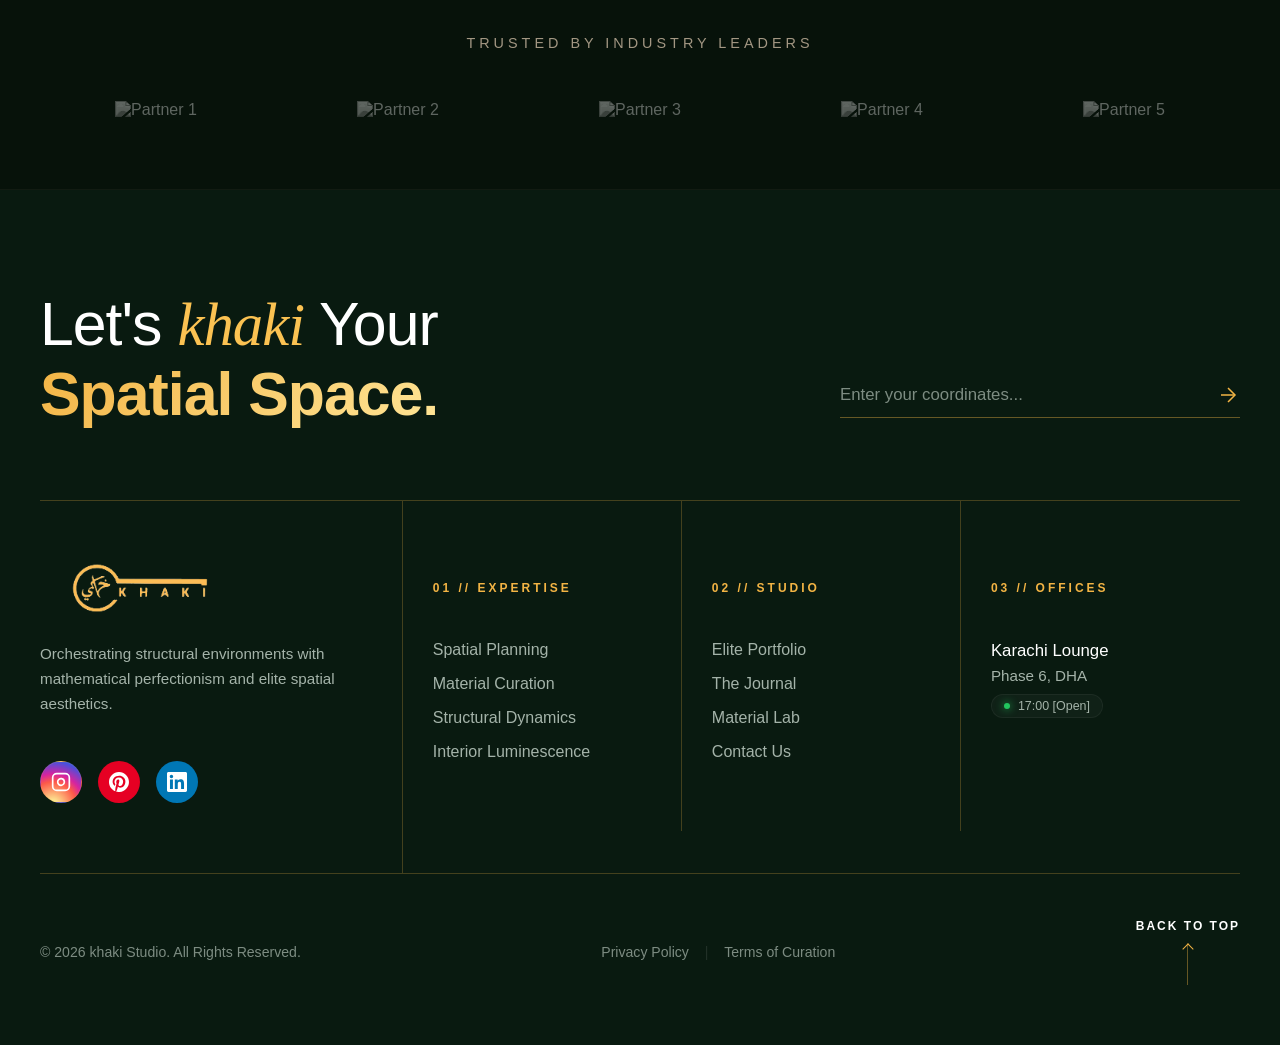
==== commit f36a8631: "Fix responsive LCP preloads and remove duplicate head tags" ====
--- a/index.html
+++ b/index.html
@@ -9,20 +9,16 @@
   <meta name="description" content="Khaki Luxury Estates offers exclusive residential and commercial property listings, luxury villas, and expert real estate">
   <link rel="canonical" href="https://khaki-green.vercel.app/">
 
-  <!-- Preconnect for External Domains -->
+  <!-- 🔥 CORRECT RESPONSIVE LCP PRELOAD (Fixes Mobile Double-Fetch) -->
+  <link rel="preload" as="image" href="assets/images/hero2-mobile.webp" media="(max-width: 768px)" fetchpriority="high">
+  <link rel="preload" as="image" href="assets/images/hero2.webp" media="(min-width: 769px)" fetchpriority="high">
+
+  <!-- Preconnect for Faster Fonts Connection -->
   <link rel="preconnect" href="https://fonts.googleapis.com">
   <link rel="preconnect" href="https://fonts.gstatic.com" crossorigin>
 
-  <!-- 🚀 HIGH-PRIORITY LCP PRELOAD -->
-  <link rel="preload" as="image" href="assets/images/hero2.webp" fetchpriority="high">
-
-  <!-- Asynchronous Google Fonts (Non-Blocking) -->
-  <link
-    rel="stylesheet"
-    href="https://fonts.googleapis.com/css2?family=Cormorant+Garamond:ital,wght@0,500;0,600;0,700;1,400&family=Plus+Jakarta+Sans:wght@300;400;500;600;700;800&display=swap"
-    media="print"
-    onload="this.media='all'"
-  >
+  <!-- Non-Blocking Google Fonts Loading -->
+  <link rel="stylesheet" href="https://fonts.googleapis.com/css2?family=Cormorant+Garamond:ital,wght@0,500;0,600;0,700;1,400&family=Plus+Jakarta+Sans:wght@300;400;500;600;700;800&display=swap" media="print" onload="this.media='all'">
   <noscript>
     <link rel="stylesheet" href="https://fonts.googleapis.com/css2?family=Cormorant+Garamond:ital,wght@0,500;0,600;0,700;1,400&family=Plus+Jakarta+Sans:wght@300;400;500;600;700;800&display=swap">
   </noscript>
@@ -40,156 +36,158 @@
     <div id="preloader">
         <div class="loader-inner">
             <div class="logo-mask-container">
-                <img src="assets/images/khakilogo.webp" alt="Khaki Brand Identity" class="brand-logo-massive" width="200" height="60">
-            </div>
-        </div>
-    </div>
-
-    <!-- 02. FLOATING NAVBAR -->
-    <header class="floating-header" style="opacity: 1;">
-        <div class="header-capsule">
-            <div class="logo-area">
-                <a href="#home" class="brand-link">
-                    <img src="assets/images/khakilogo.webp" alt="Khaki Corporate Identity" class="navbar-brand-logo" width="120" height="40">
-                </a>
-            </div>
-            
-            <nav class="nav-links-area">
-                <div class="nav-clip"><a href="index.html" class="nav-item reveal-nav active">Home</a></div>
-                <div class="nav-clip"><a href="about.html" class="nav-item reveal-nav">About Brand</a></div>
-                <div class="nav-clip"><a href="estate.html" class="nav-item reveal-nav">Our Estates</a></div>
-                <div class="nav-clip"><a href="contact.html" class="nav-item reveal-nav">Contact Inquire</a></div>
-            </nav>
-            
-            <div class="header-action-area">
-                <a href="#contact" class="nav-mini-cta">Book Tour</a>
-                <button class="khaki-burger-trigger" id="burgerTrigger" aria-label="Toggle Menu">
-                    <span class="burger-line line-top"></span>
-                    <span class="burger-line line-bottom"></span>
-                </button>
-            </div>
-        </div>
-    </header>
-
-    <!-- SLICE OVERLAY MENU -->
-    <div class="kinetic-menu-overlay" id="menuOverlay">
-        <div class="menu-curtain-slice"></div>
-        <div class="menu-curtain-slice"></div>
-        <div class="menu-curtain-slice"></div>
+                <img src="assets/images/khakilogo.webp" alt="Khaki Brand Identity" class="brand-logo-massive">
+            </div>
+        </div>
+    </div>
+
+<!-- =====================================================================
+     02. ULTRA-SLIM FLOATING EMERALD GLASS CAPSULE NAVBAR & SLICE OVERLAY
+===================================================================== -->
+<header class="floating-header" style="opacity: 1;">
+    <div class="header-capsule">
+        <div class="logo-area">
+            <a href="#home" class="brand-link">
+                <img src="assets/images/khakilogo.webp" alt="Khaki Corporate Identity" class="navbar-brand-logo">
+            </a>
+        </div>
         
-        <div class="overlay-content-wrapper">
-            <nav class="overlay-nav-matrix">
-                <div class="overlay-link-clip"><a href="index.html" class="overlay-nav-item"> Home</a></div>
-                <div class="overlay-link-clip"><a href="about.html" class="overlay-nav-item"> About Brand</a></div>
-                <div class="overlay-link-clip"><a href="estate.html" class="overlay-nav-item"> Our Estates</a></div>
-                <div class="overlay-link-clip"><a href="contact.html" class="overlay-nav-item"> Contact Inquire</a></div>
-            </nav>
-        </div>
-    </div>
-
-    <!-- HERO SECTION -->
-    <main id="main-content">
-        <section class="editorial-hero">
-            <div class="bg-slider-engine">
-
-                <!-- Slide 1: LCP IMAGE (Optimized) -->
-                <div class="slide active-slide">
-                    <picture>
-                        <source media="(max-width: 768px)" srcset="assets/images/hero2-mobile.webp">
-                        <img
-                            src="assets/images/hero2.webp"
-                            width="1920"
-                            height="1080"
-                            fetchpriority="high"
-                            loading="eager"
-                            decoding="async"
-                            alt="Modern Ultra-Luxury Villa with Warm Gold Lighting"
-                            class="slide-bg-img"
-                        >
-                    </picture>
-                    <div class="slide-overlay"></div>
-                </div>
-
-                <!-- Slide 2 -->
-                <div class="slide">
+        <nav class="nav-links-area">
+            <div class="nav-clip"><a href="index.html" class="nav-item reveal-nav active">Home</a></div>
+            <div class="nav-clip"><a href="about.html" class="nav-item reveal-nav">About Brand</a></div>
+            <div class="nav-clip"><a href="estate.html" class="nav-item reveal-nav">Our Estates</a></div>
+            <div class="nav-clip"><a href="contact.html" class="nav-item reveal-nav">Contact Inquire</a></div>
+        </nav>
+        
+        <div class="header-action-area">
+            <a href="#contact" class="nav-mini-cta">Book Tour</a>
+            <button class="khaki-burger-trigger" id="burgerTrigger" aria-label="Toggle Menu">
+                <span class="burger-line line-top"></span>
+                <span class="burger-line line-bottom"></span>
+            </button>
+        </div>
+    </div>
+</header>
+
+<!-- UNIQUE ARCHITECTURAL SLICE OVERLAY MENU -->
+<div class="kinetic-menu-overlay" id="menuOverlay">
+    <div class="menu-curtain-slice"></div>
+    <div class="menu-curtain-slice"></div>
+    <div class="menu-curtain-slice"></div>
+    
+    <div class="overlay-content-wrapper">
+        <nav class="overlay-nav-matrix">
+            <div class="overlay-link-clip"><a href="index.html" class="overlay-nav-item"> Home</a></div>
+            <div class="overlay-link-clip"><a href="about.html" class="overlay-nav-item"> About Brand</a></div>
+            <div class="overlay-link-clip"><a href="estate.html" class="overlay-nav-item"> Our Estates</a></div>
+            <div class="overlay-link-clip"><a href="contact.html" class="overlay-nav-item"> Contact Inquire</a></div>
+        </nav>
+    </div>
+</div>
+
+<!-- HERO SECTION -->
+<main id="main-content">
+    <section class="editorial-hero">
+        <div class="bg-slider-engine">
+
+            <!-- Slide 1: LCP IMAGE (Optimized) -->
+            <div class="slide active-slide">
+                <picture>
+                    <source media="(max-width: 768px)" srcset="assets/images/hero2-mobile.webp">
                     <img
-                        src="assets/images/header3.webp"
+                        src="assets/images/hero2.webp"
                         width="1920"
                         height="1080"
-                        loading="lazy"
+                        fetchpriority="high"
+                        loading="eager"
                         decoding="async"
-                        alt="Minimalist Symmetrical Masterpiece with Lush Green Landscape"
+                        alt="Modern Ultra-Luxury Villa with Warm Gold Lighting"
                         class="slide-bg-img"
                     >
-                    <div class="slide-overlay"></div>
-                </div>
-
-                <!-- Slide 3 -->
-                <div class="slide">
-                    <img
-                        src="assets/images/hero3.webp"
-                        width="1920"
-                        height="1080"
-                        loading="lazy"
-                        decoding="async"
-                        alt="Premium Editorial Architectural Facade"
-                        class="slide-bg-img"
-                    >
-                    <div class="slide-overlay"></div>
-                </div>
-
-                <!-- Slide 4 -->
-                <div class="slide">
-                    <img
-                        src="assets/images/hero4.webp"
-                        width="1920"
-                        height="1080"
-                        loading="lazy"
-                        decoding="async"
-                        alt="High-End Open Lounge with Deep Velvet Greenery"
-                        class="slide-bg-img"
-                    >
-                    <div class="slide-overlay"></div>
-                </div>
-
-            </div>
-
-            <div class="hero-foreground-content">
-                <div class="text-mask">
-                    <span class="hero-micro-tag">THE EPITOME OF MINIMALIST DESIGN</span>
-                </div>
-
-                <h1 class="hero-main-title">
-                    <div class="title-mask"><span>Timeless Spaces.</span></div>
-                    <div class="title-mask"><span class="gold-accent-text">Architectural Perfection.</span></div>
-                </h1>
-
-                <div class="desc-mask">
-                    <p class="hero-editorial-desc">
-                        Experience residential masterpieces crafted exclusively for refined tastes, blending symmetrical geometry with elite luxury layouts.
-                    </p>
-                </div>
-
-                <div class="btn-mask">
-                    <a href="#" class="luxury-action-btn">
-                        <span>Discover Portfolios</span>
-                        <svg class="btn-arrow" width="14" height="14" viewBox="0 0 14 14" fill="none" xmlns="http://www.w3.org/2000/svg">
-                            <path d="M1 13L13 1M13 1H4M13 1V10" stroke="currentColor" stroke-width="2" stroke-linecap="round" stroke-linejoin="round"/>
-                        </svg>
-                    </a>
-                </div>
-            </div>
-
-            <div class="interactive-slider-controls">
-                <div class="slider-dots-indicator">
-                    <span class="dot active-dot"></span>
-                    <span class="dot"></span>
-                    <span class="dot"></span>
-                    <span class="dot"></span>
-                </div>
-            </div>
-        </section>
-    </main>
+                </picture>
+                <div class="slide-overlay"></div>
+            </div>
+
+            <!-- Slide 2 -->
+            <div class="slide">
+                <img
+                    src="assets/images/header3.webp"
+                    width="1920"
+                    height="1080"
+                    loading="lazy"
+                    decoding="async"
+                    alt="Minimalist Symmetrical Masterpiece with Lush Green Landscape"
+                    class="slide-bg-img"
+                >
+                <div class="slide-overlay"></div>
+            </div>
+
+            <!-- Slide 3 -->
+            <div class="slide">
+                <img
+                    src="assets/images/hero3.webp"
+                    width="1920"
+                    height="1080"
+                    loading="lazy"
+                    decoding="async"
+                    alt="Premium Editorial Architectural Facade"
+                    class="slide-bg-img"
+                >
+                <div class="slide-overlay"></div>
+            </div>
+
+            <!-- Slide 4 -->
+            <div class="slide">
+                <img
+                    src="assets/images/hero4.webp"
+                    width="1920"
+                    height="1080"
+                    loading="lazy"
+                    decoding="async"
+                    alt="High-End Open Lounge with Deep Velvet Greenery"
+                    class="slide-bg-img"
+                >
+                <div class="slide-overlay"></div>
+            </div>
+
+        </div>
+
+        <div class="hero-foreground-content">
+            <div class="text-mask">
+                <span class="hero-micro-tag">THE EPITOME OF MINIMALIST DESIGN</span>
+            </div>
+
+            <h1 class="hero-main-title">
+                <div class="title-mask"><span>Timeless Spaces.</span></div>
+                <div class="title-mask"><span class="gold-accent-text">Architectural Perfection.</span></div>
+            </h1>
+
+            <div class="desc-mask">
+                <p class="hero-editorial-desc">
+                    Experience residential masterpieces crafted exclusively for refined tastes, blending symmetrical geometry with elite luxury layouts.
+                </p>
+            </div>
+
+            <div class="btn-mask">
+                <a href="#" class="luxury-action-btn">
+                    <span>Discover Portfolios</span>
+                    <svg class="btn-arrow" width="14" height="14" viewBox="0 0 14 14" fill="none" xmlns="http://www.w3.org/2000/svg">
+                        <path d="M1 13L13 1M13 1H4M13 1V10" stroke="currentColor" stroke-width="2" stroke-linecap="round" stroke-linejoin="round"/>
+                    </svg>
+                </a>
+            </div>
+        </div>
+
+        <div class="interactive-slider-controls">
+            <div class="slider-dots-indicator">
+                <span class="dot active-dot"></span>
+                <span class="dot"></span>
+                <span class="dot"></span>
+                <span class="dot"></span>
+            </div>
+        </div>
+    </section>
+</main>
 
    <section class="discovery-engine-section">
     <div class="section-container">
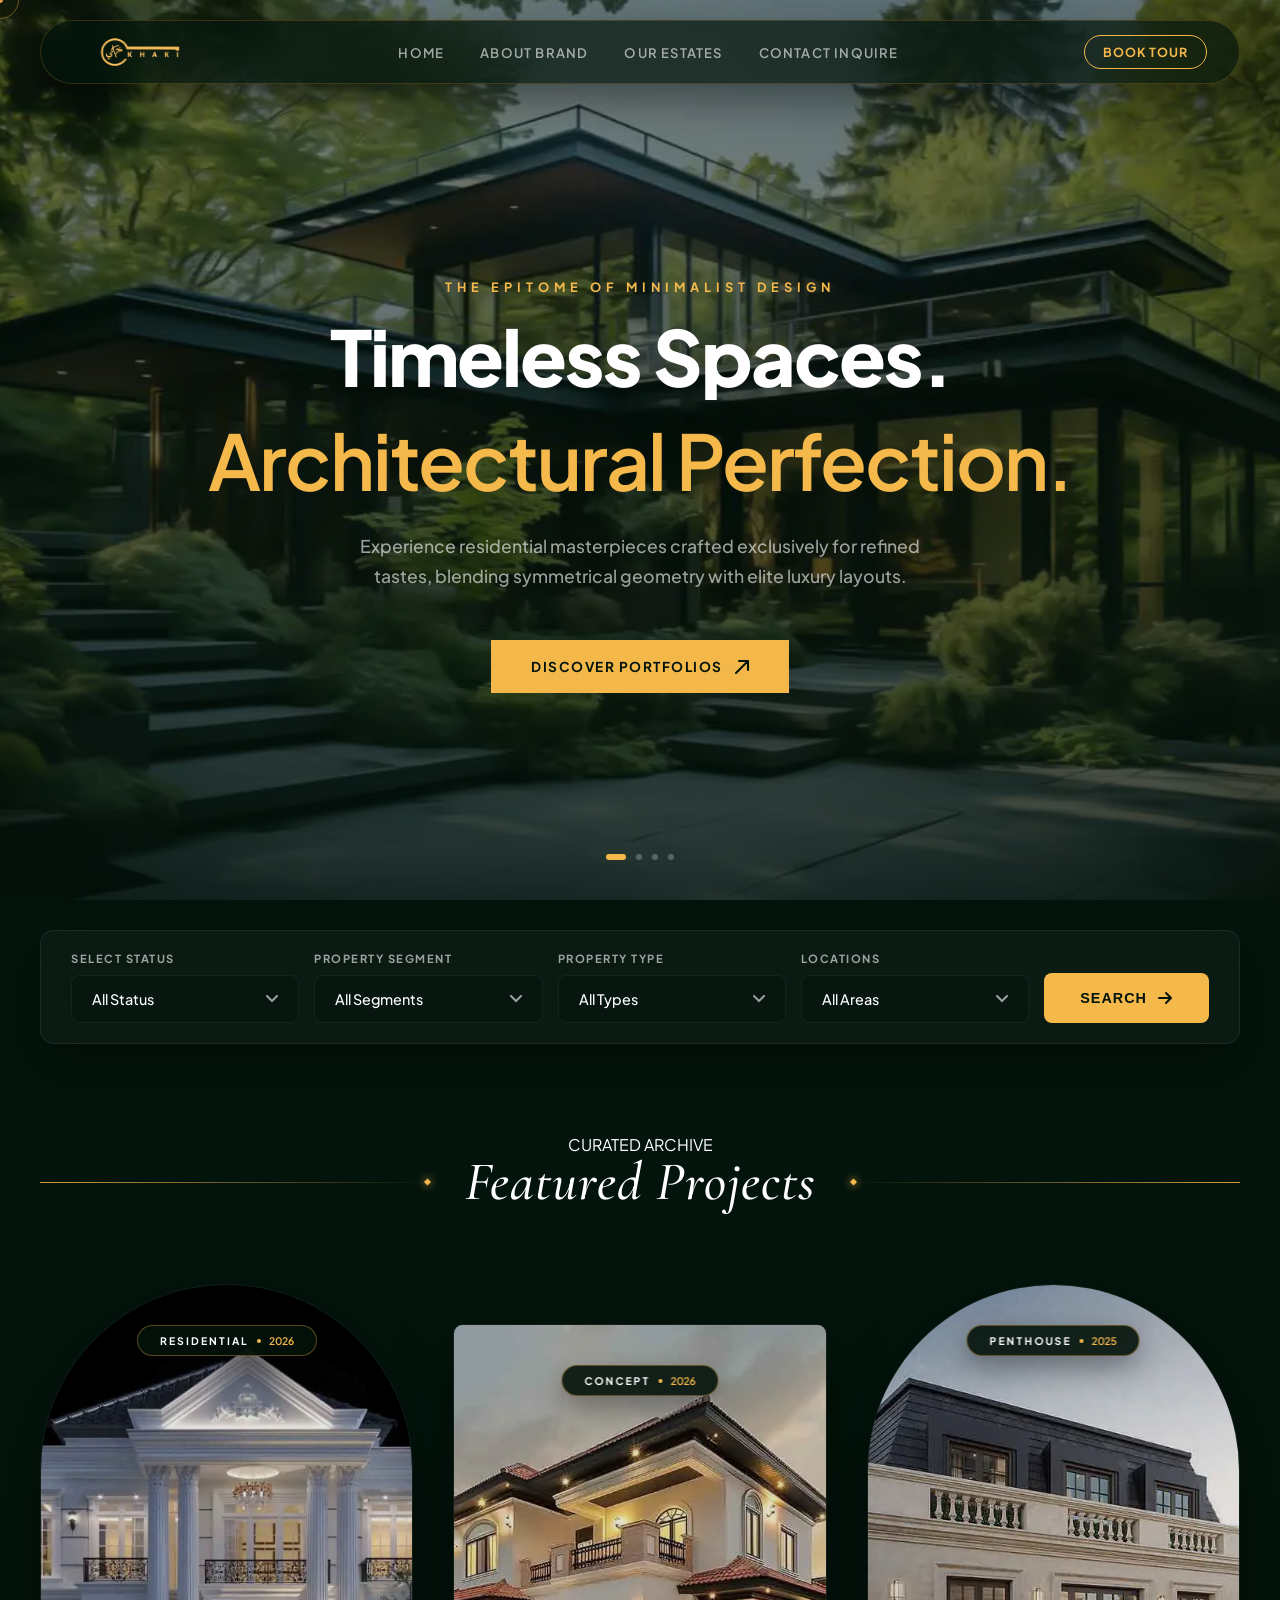
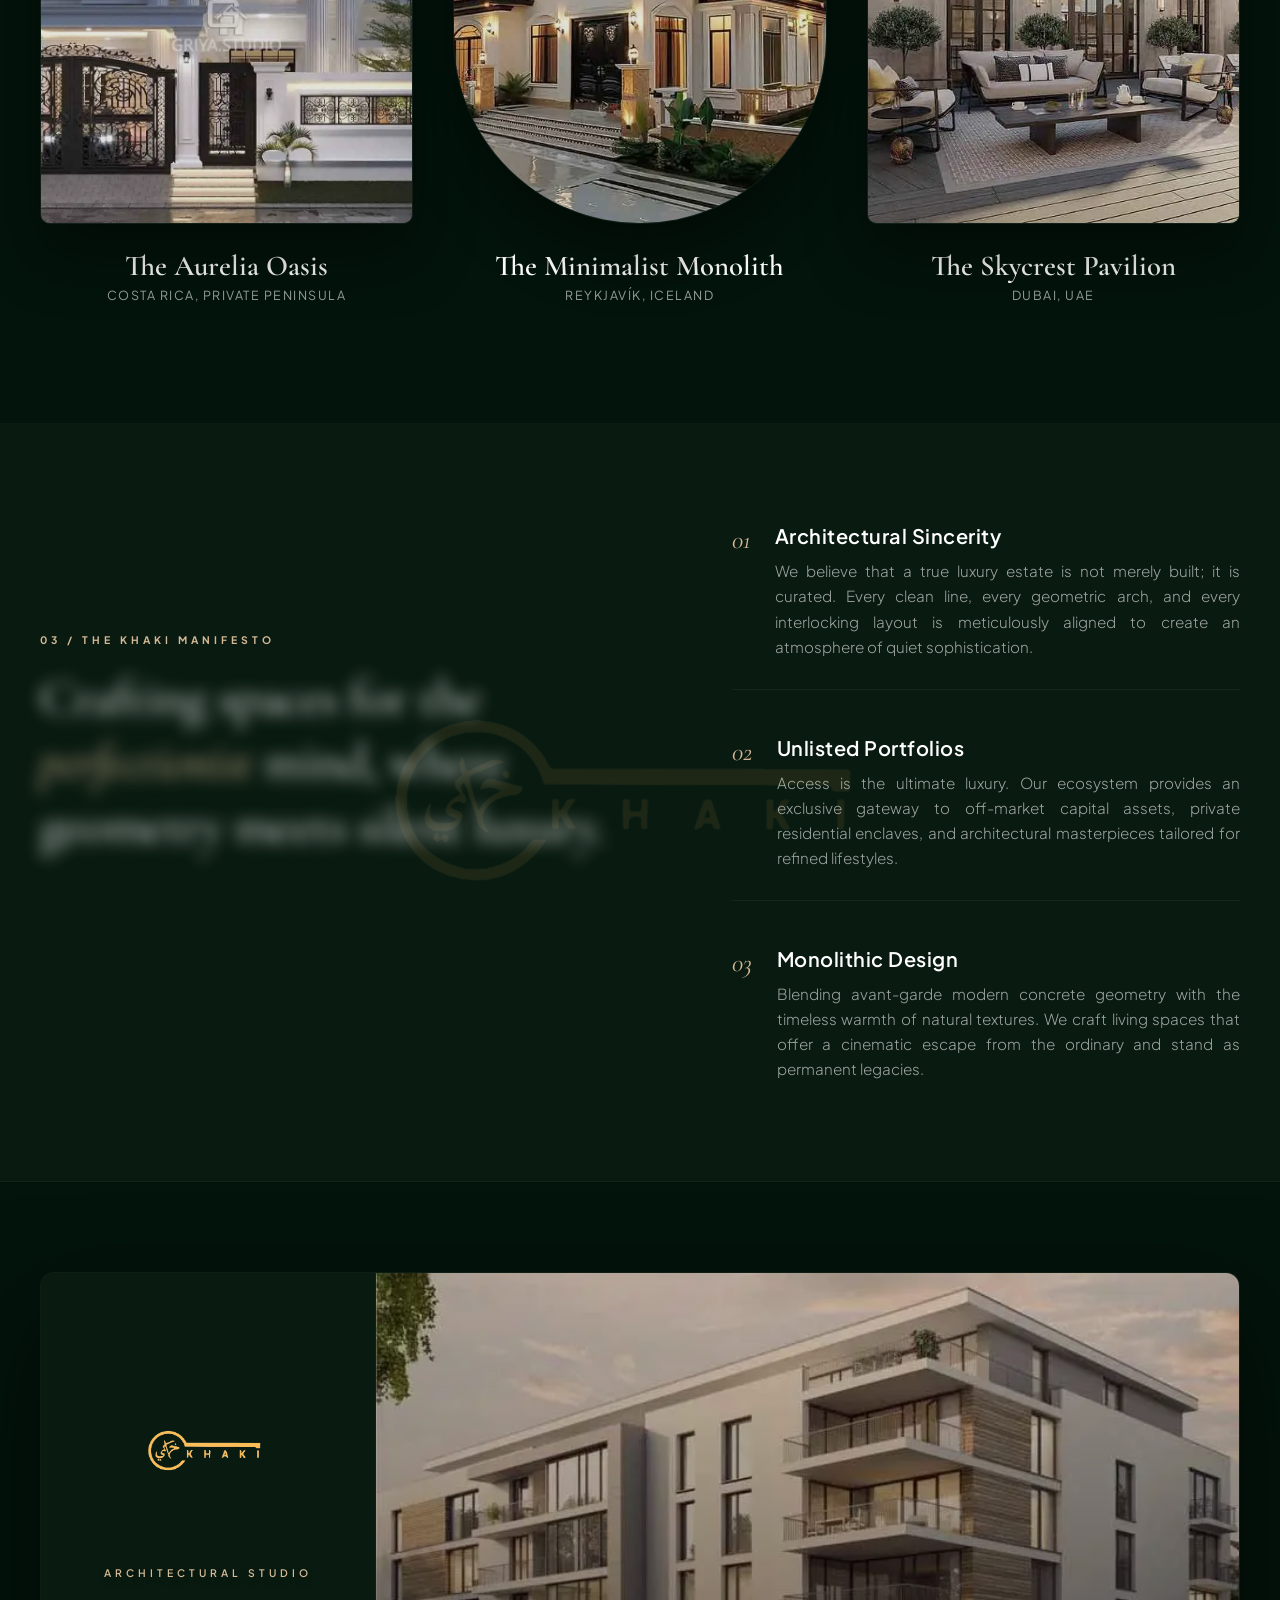
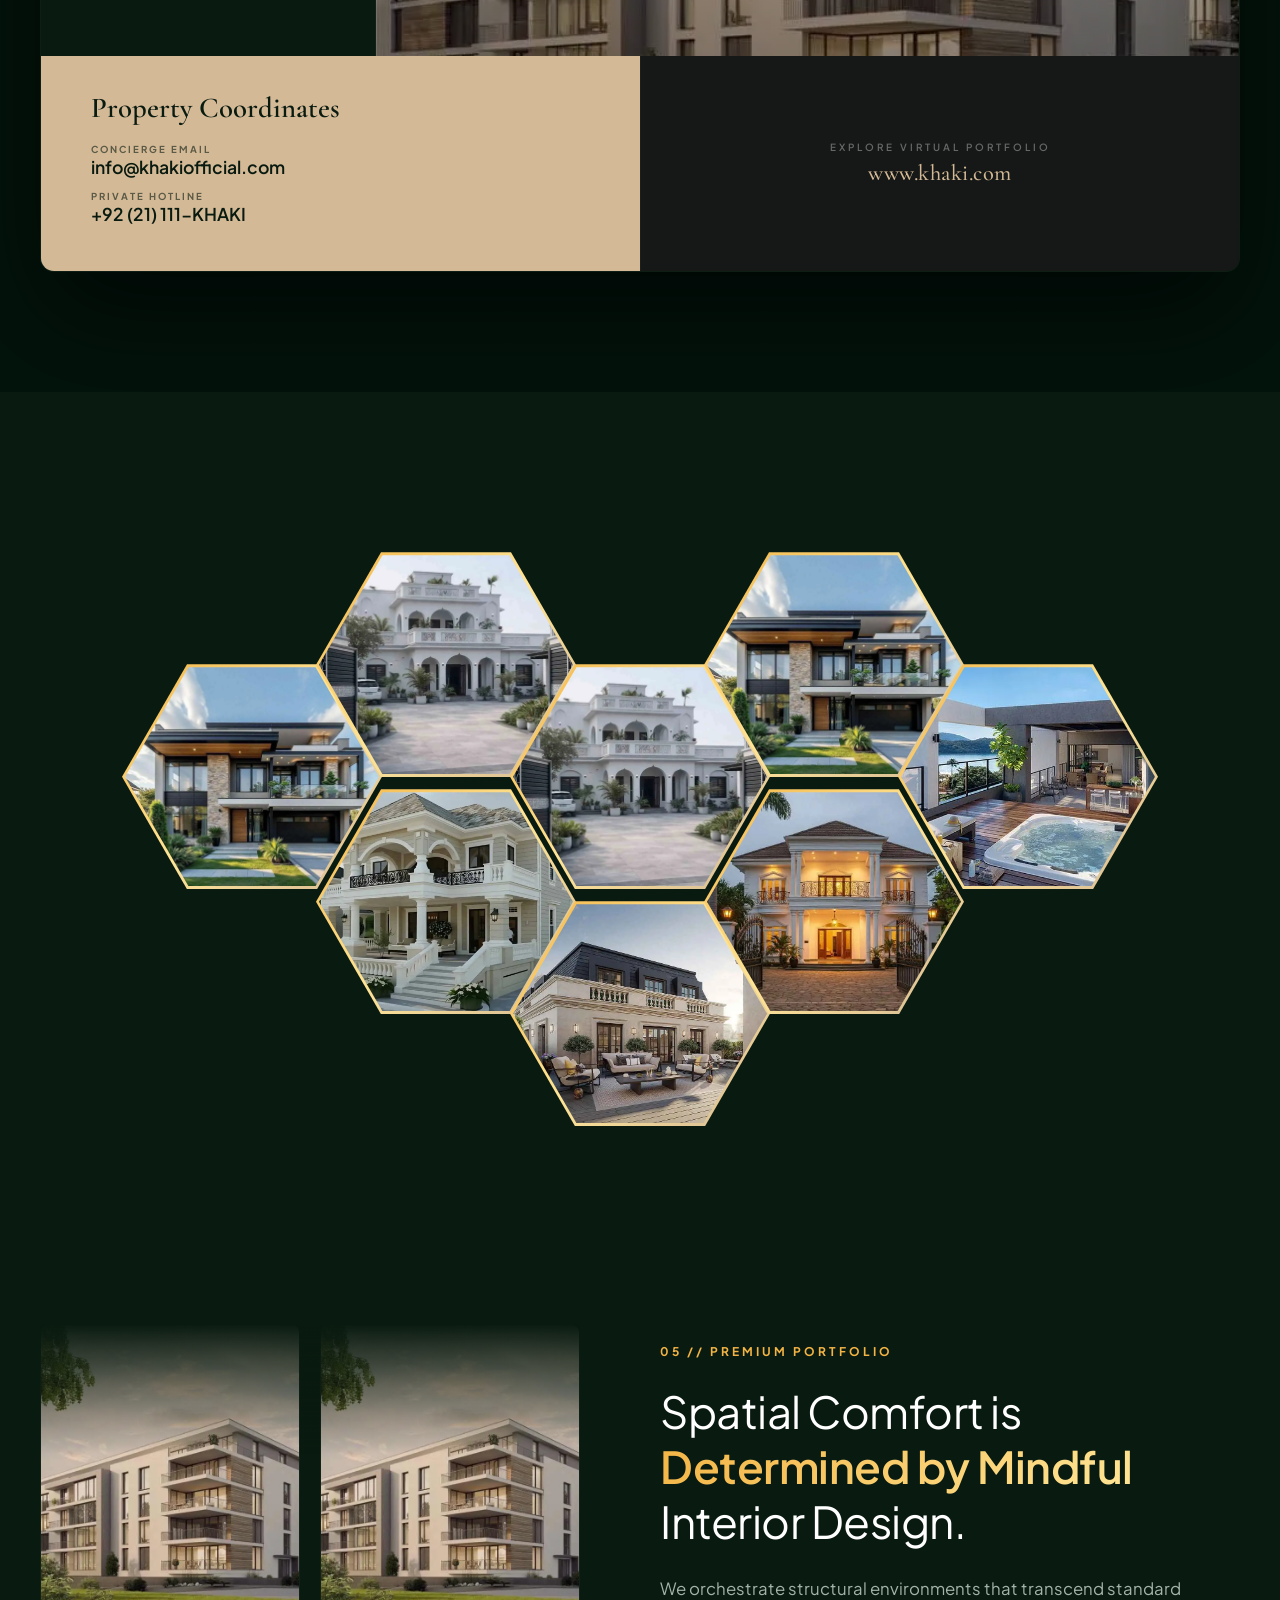
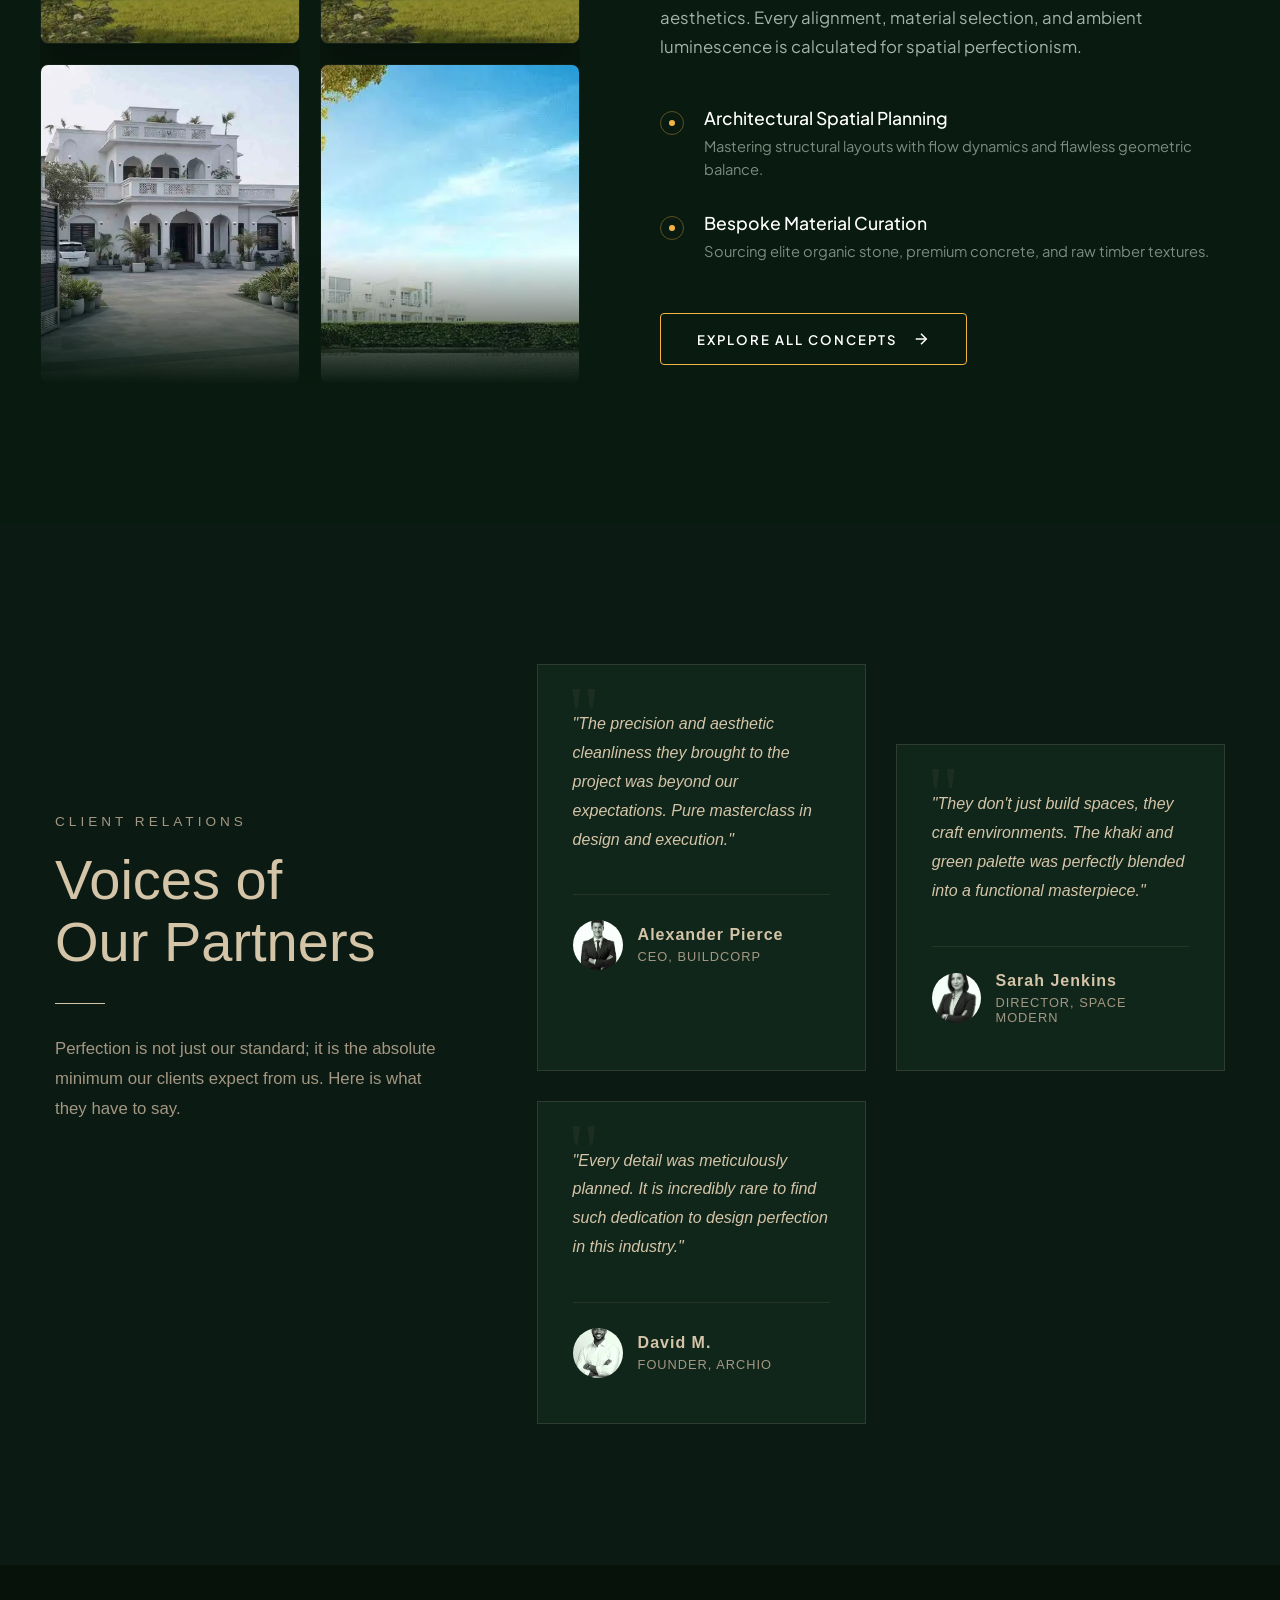
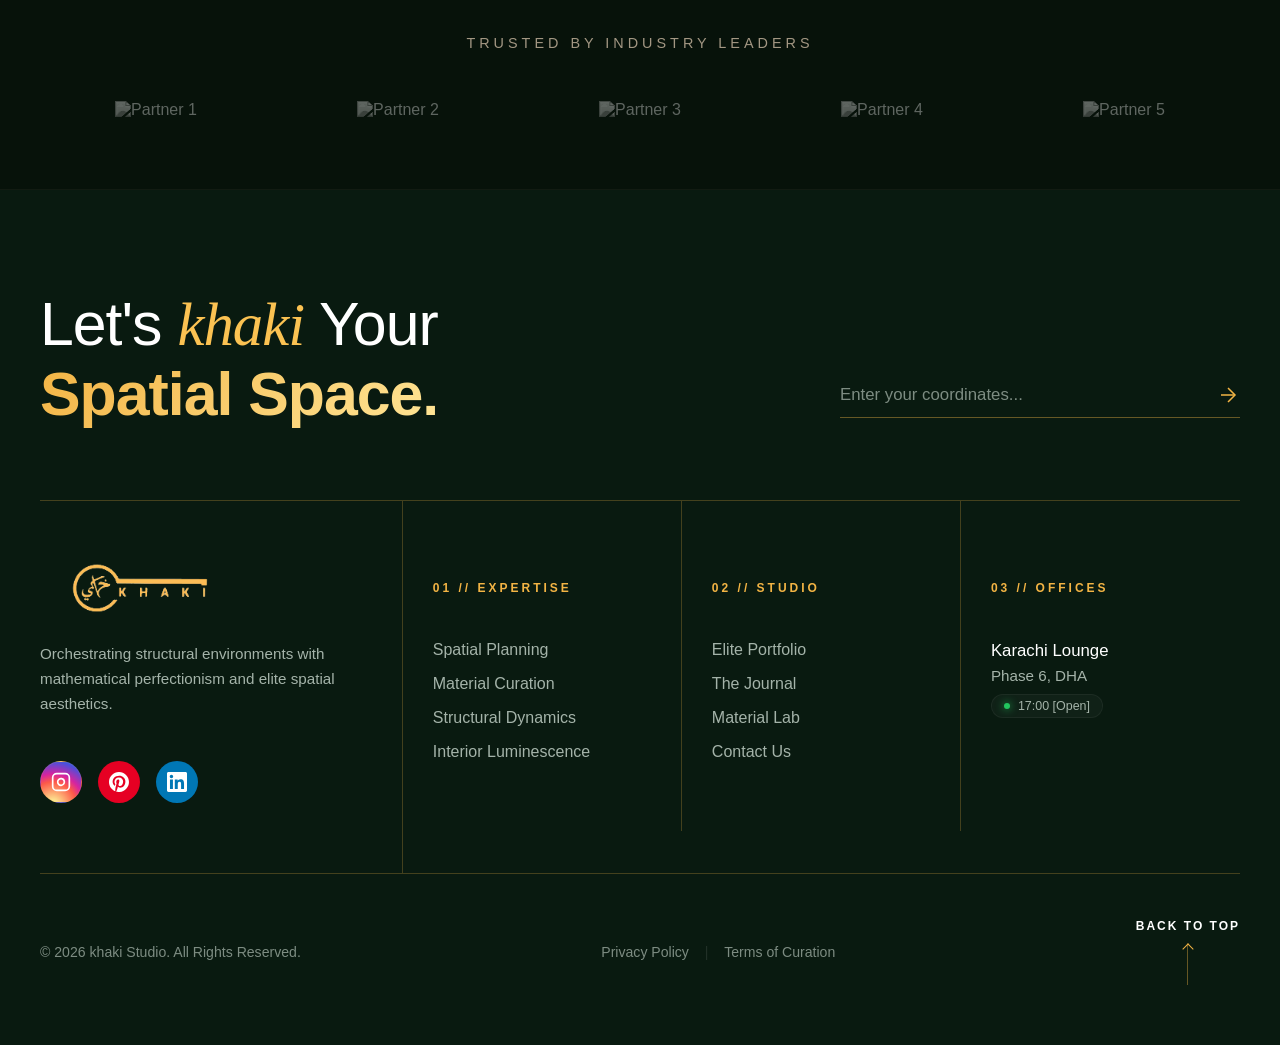
==== commit 61a9ed15: "Fix clean hero2.webp path and remove duplicate preloads" ====
--- a/index.html
+++ b/index.html
@@ -9,9 +9,8 @@
   <meta name="description" content="Khaki Luxury Estates offers exclusive residential and commercial property listings, luxury villas, and expert real estate">
   <link rel="canonical" href="https://khaki-green.vercel.app/">
 
-  <!-- 🔥 CORRECT RESPONSIVE LCP PRELOAD (Fixes Mobile Double-Fetch) -->
-  <link rel="preload" as="image" href="assets/images/hero2-mobile.webp" media="(max-width: 768px)" fetchpriority="high">
-  <link rel="preload" as="image" href="assets/images/hero2.webp" media="(min-width: 769px)" fetchpriority="high">
+  <!-- 🔥 CLEAN SINGLE LCP PRELOAD -->
+  <link rel="preload" as="image" href="assets/images/hero2.webp" fetchpriority="high">
 
   <!-- Preconnect for Faster Fonts Connection -->
   <link rel="preconnect" href="https://fonts.googleapis.com">
@@ -92,19 +91,16 @@
 
             <!-- Slide 1: LCP IMAGE (Optimized) -->
             <div class="slide active-slide">
-                <picture>
-                    <source media="(max-width: 768px)" srcset="assets/images/hero2-mobile.webp">
-                    <img
-                        src="assets/images/hero2.webp"
-                        width="1920"
-                        height="1080"
-                        fetchpriority="high"
-                        loading="eager"
-                        decoding="async"
-                        alt="Modern Ultra-Luxury Villa with Warm Gold Lighting"
-                        class="slide-bg-img"
-                    >
-                </picture>
+                <img
+                    src="assets/images/hero2.webp"
+                    width="1920"
+                    height="1080"
+                    fetchpriority="high"
+                    loading="eager"
+                    decoding="async"
+                    alt="Modern Ultra-Luxury Villa with Warm Gold Lighting"
+                    class="slide-bg-img"
+                >
                 <div class="slide-overlay"></div>
             </div>
 
@@ -188,6 +184,9 @@
         </div>
     </section>
 </main>
+
+</body>
+</html>
 
    <section class="discovery-engine-section">
     <div class="section-container">
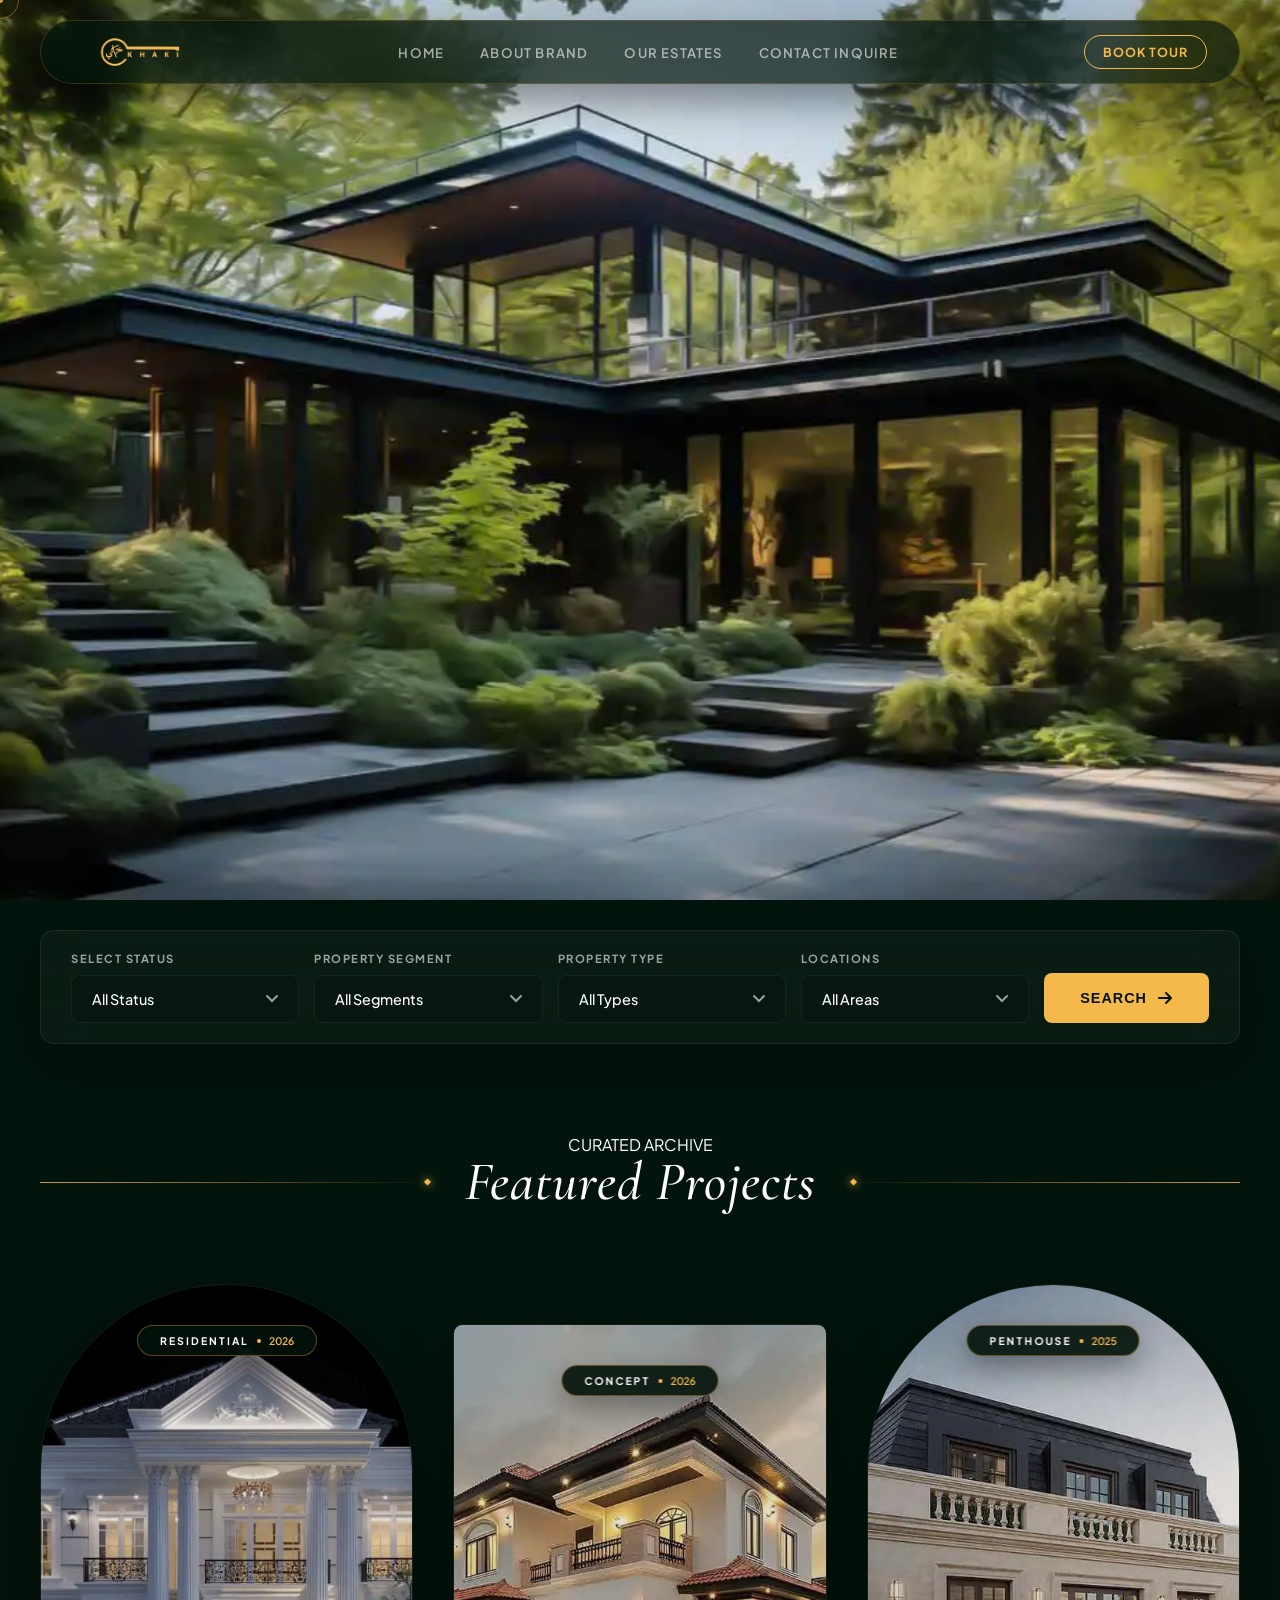
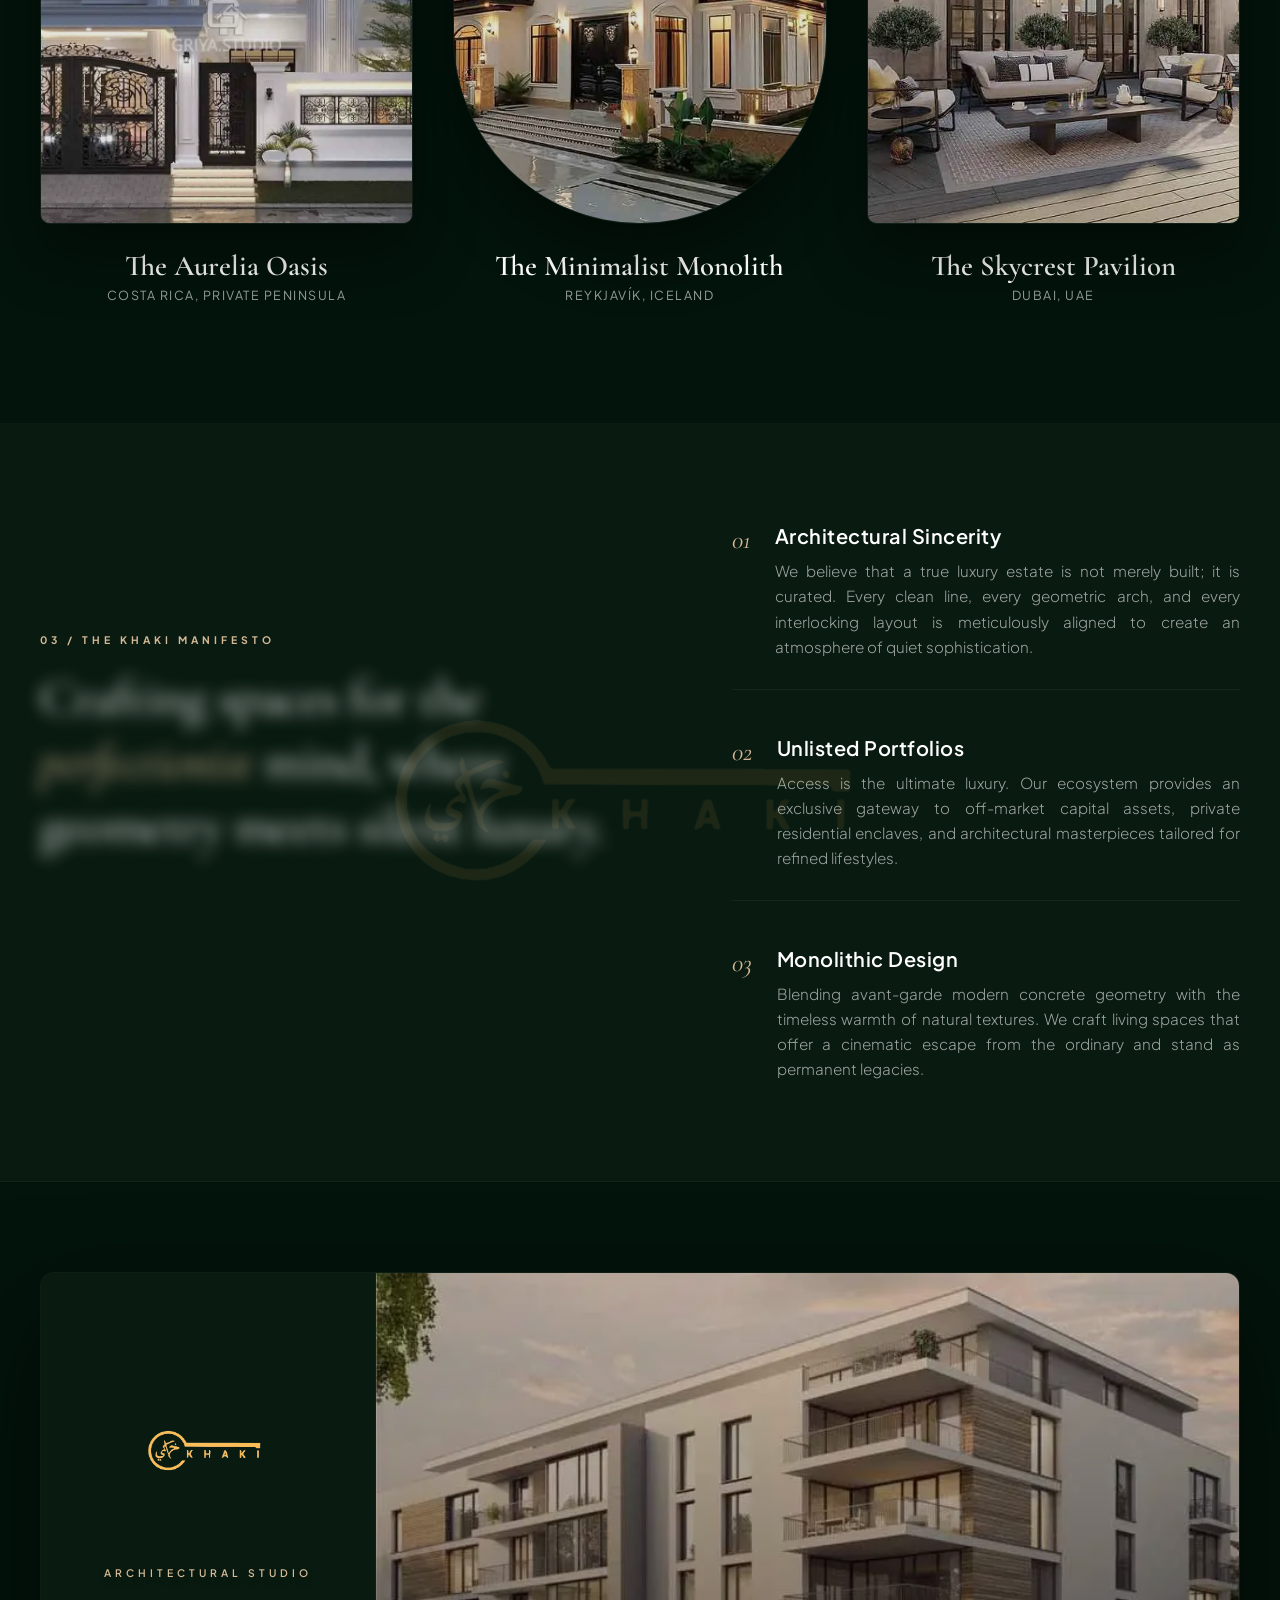
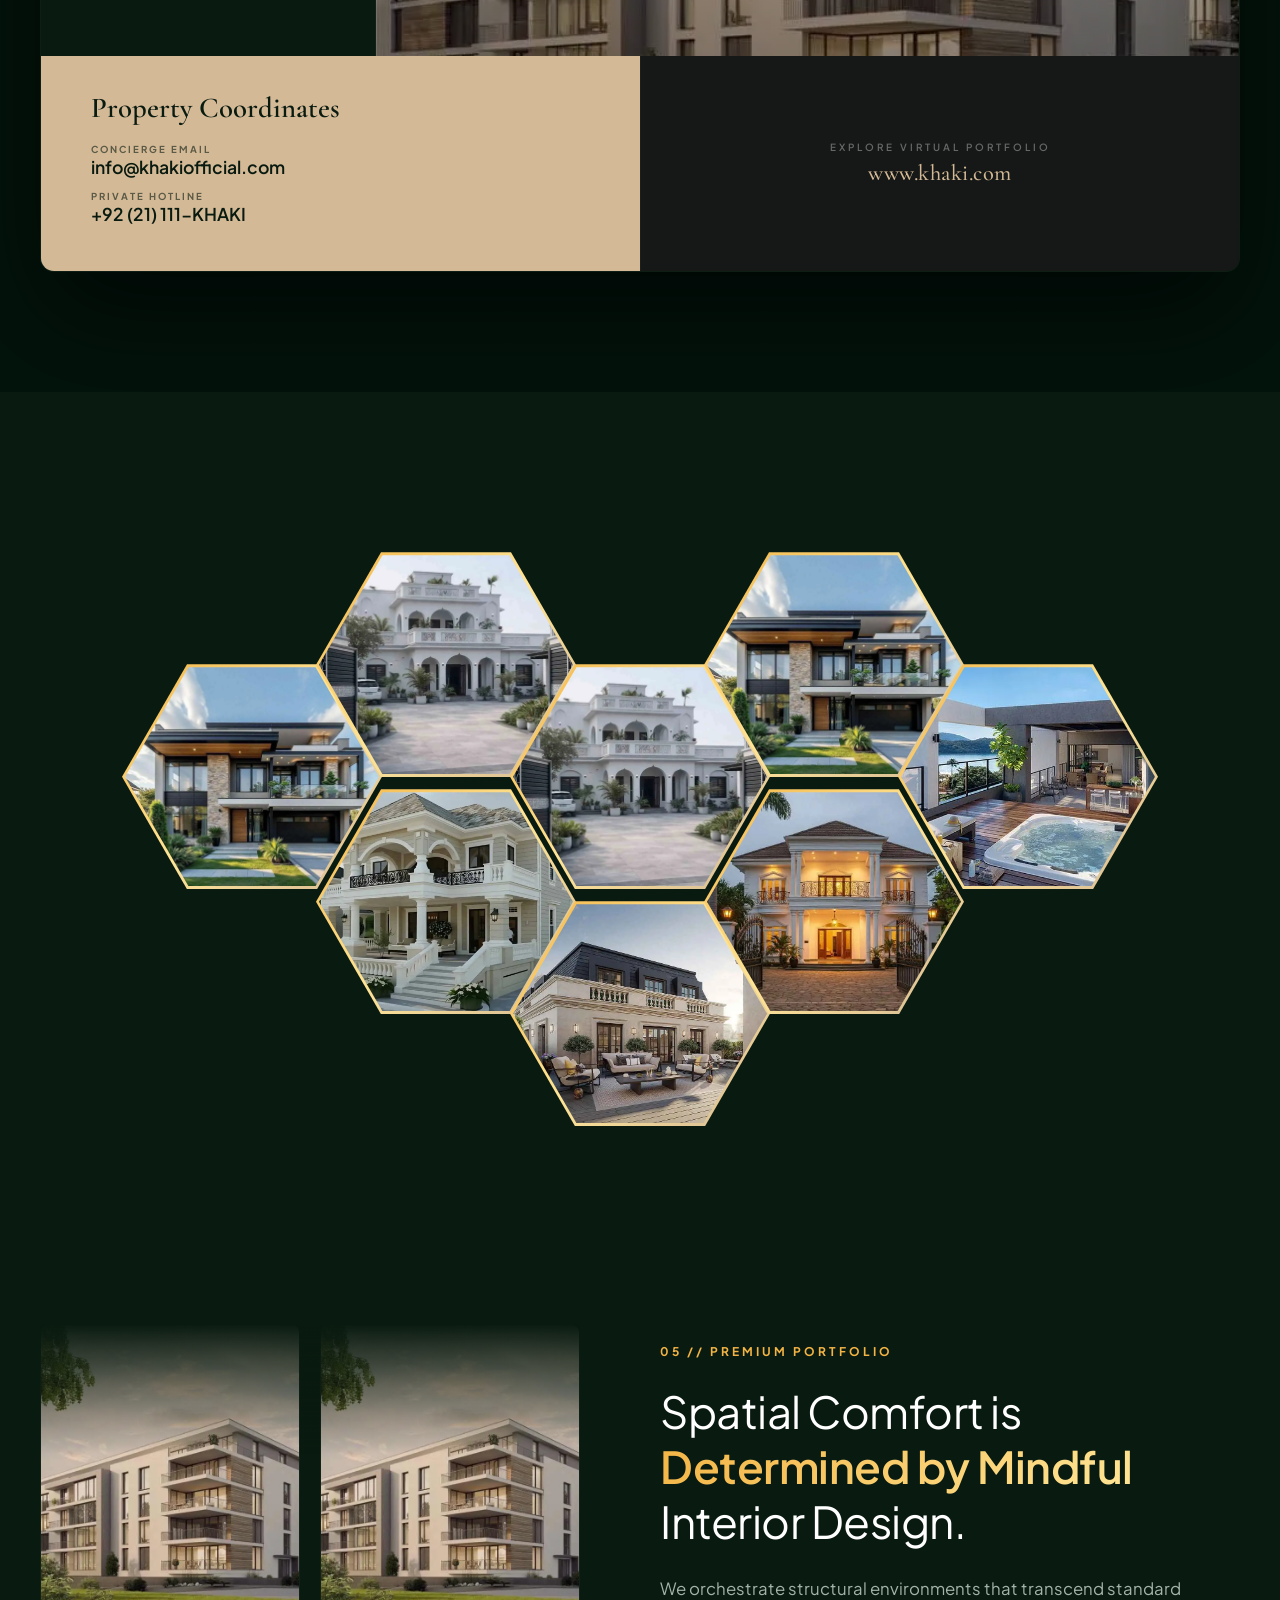
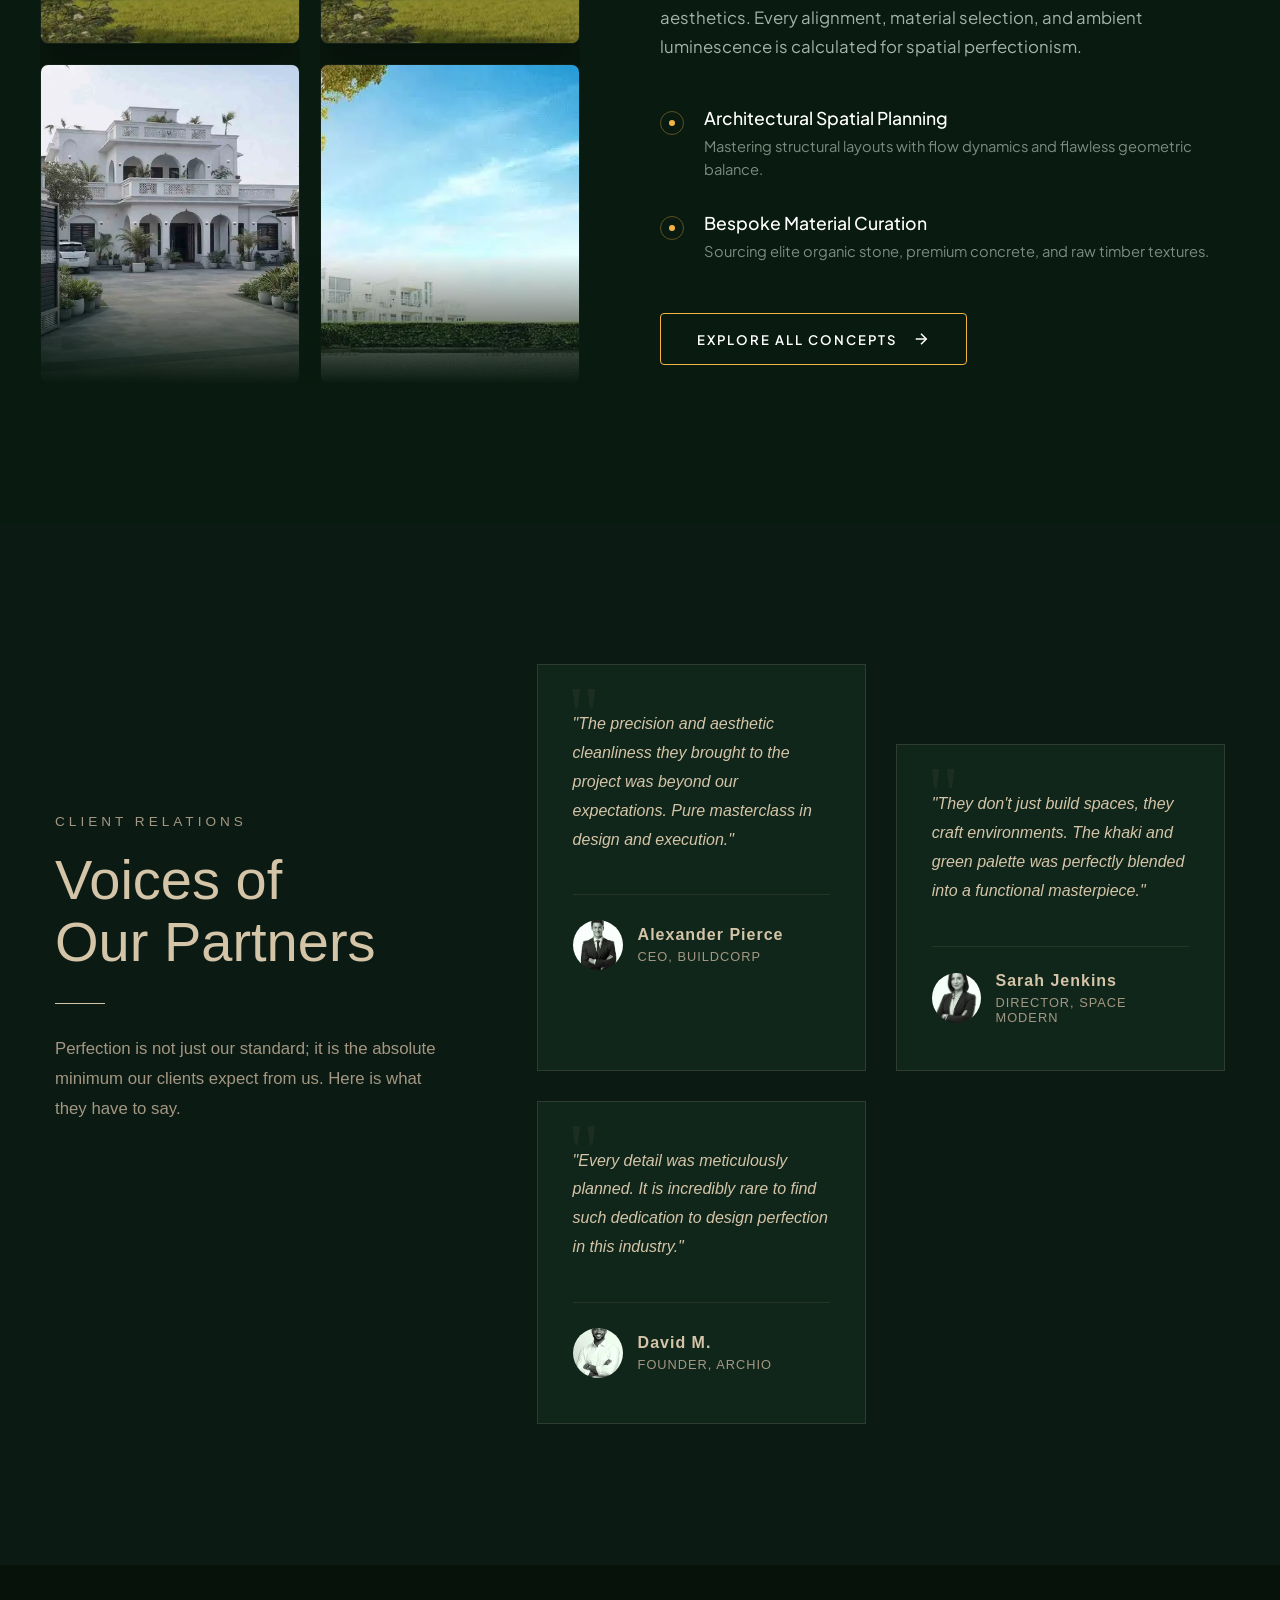
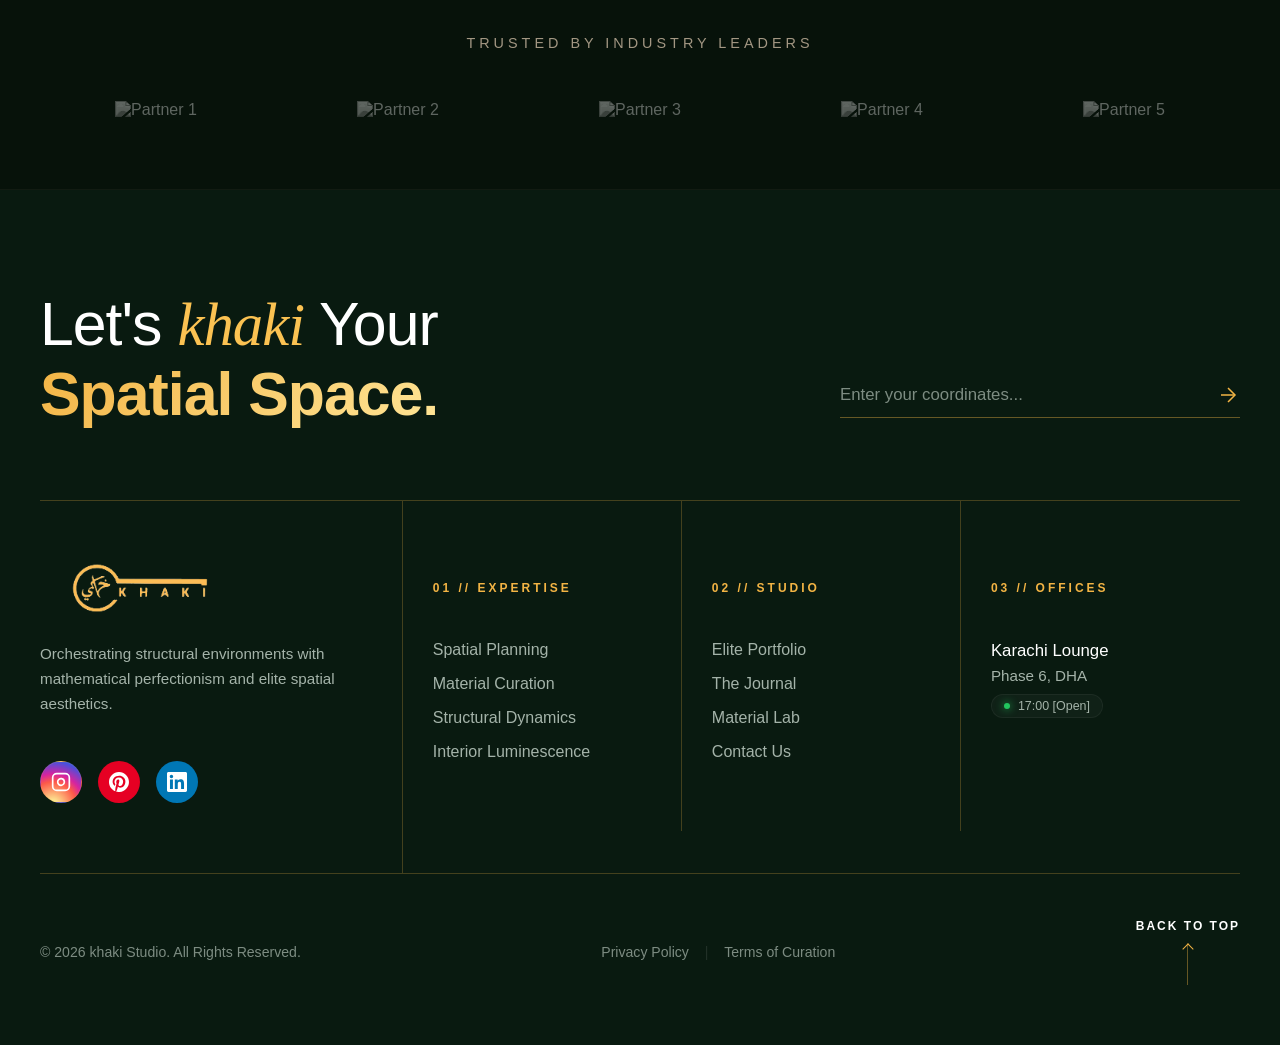
==== commit b9dd879a: "Fix HTML structure" ====
--- a/index.html
+++ b/index.html
@@ -5,14 +5,14 @@
   <meta name="viewport" content="width=device-width, initial-scale=1.0">
 
   <!-- SEO Meta Tags -->
-  <title>Khaki Luxury Estates | Emerald Masterpiece</title>
-  <meta name="description" content="Khaki Luxury Estates offers exclusive residential and commercial property listings, luxury villas, and expert real estate">
+  <title>Khaki Luxury Estates | Premium Real Estate & Villas</title>
+  <meta name="description" content="Khaki Luxury Estates offers exclusive residential and commercial property listings, luxury villas, and expert real estate services in Karachi.">
   <link rel="canonical" href="https://khaki-green.vercel.app/">
 
-  <!-- 🔥 CLEAN SINGLE LCP PRELOAD -->
+  <!-- LCP PRELOAD -->
   <link rel="preload" as="image" href="assets/images/hero2.webp" fetchpriority="high">
 
-  <!-- Preconnect for Faster Fonts Connection -->
+  <!-- Preconnect Fonts -->
   <link rel="preconnect" href="https://fonts.googleapis.com">
   <link rel="preconnect" href="https://fonts.gstatic.com" crossorigin>
 
@@ -24,6 +24,9 @@
 
   <!-- Main Stylesheet -->
   <link rel="stylesheet" href="style.css">
+
+  <!-- Defer JS Scripts for High Speed (Render-Blocking Solution) -->
+  <script src="script.js" defer></script>
 </head>
 <body class="is-loading">
 
@@ -971,8 +974,8 @@
     <!-- GSAP INTERACTION ENGINE CDN -->
     <script src="https://cdnjs.cloudflare.com/ajax/libs/gsap/3.12.5/gsap.min.js"></script>
     <script src="script.js" defer></script>
-</body>
-<footer class="luxury-grand-footer">
+
+    <footer class="luxury-grand-footer">
     
     <div class="footer-container">
         
@@ -1074,4 +1077,6 @@
 
     </div>
 </footer>
+</body>
+
 </html>
--- a/style.css
+++ b/style.css
@@ -340,12 +340,14 @@
 .editorial-hero {
     position: relative;
     width: 100%;
-    height: 100vh;
+    /* 100vh ki jagah 100dvh for mobile dynamic address bar reflow fix */
+    min-height: 100vh;
+    min-height: 100dvh;
     display: flex;
     justify-content: center;
     align-items: center;
     text-align: center;
-    padding-top: 84px; /* Locked content safezone buffer */
+    padding-top: 84px;
     background-color: var(--bg-base);
 }
 
@@ -361,141 +363,67 @@
 
 .slide {
     position: absolute;
-    inset: 0;
-    overflow: hidden;
+    top: 0;
+    left: 0;
+    width: 100%;
+    height: 100%;
     opacity: 0;
-    transition: opacity 1s ease;
-}
-
-.slide.active-slide {
-    opacity: 1;
-}
-
+    transform: scale(1.05);
+    z-index: 1;
+    /* Composite layer promotion for smoother slider animation */
+    will-change: opacity, transform;
+    transition: opacity 0.8s ease, transform 0.8s ease;
+}
+
+/* Background image filling setup */
 .slide-bg-img {
-    position: absolute;
-    inset: 0;
     width: 100%;
     height: 100%;
     object-fit: cover;
     object-position: center;
-    z-index: 0;
-}
-.slide-overlay {
-    position: absolute;
-    inset: 0;
-    background: linear-gradient(180deg, rgba(4, 21, 12, 0.45) 0%, rgba(4, 21, 12, 0.75) 100%);
-    z-index: 1;
-}
-
-.hero-foreground-content {
-    position: relative;
+    display: block;
+}
+
+.slide.active-slide {
+    opacity: 1;
+    transform: scale(1);
     z-index: 2;
 }
-.interactive-slider-controls {
-    position: relative;
-    z-index: 2;
-}
-
-.text-mask, .title-mask, .desc-mask, .btn-mask {
-    overflow: hidden;
-    margin-bottom: 16px;
-}
-
-.hero-micro-tag {
-    font-size: 0.8rem;
-    letter-spacing: 5px;
-    color: var(--brand-gold); /* Gold tag highlight */
-    font-weight: 700;
-    display: inline-block;
-}
-
+
+/* Fluid Typography Fix for Mobile performance */
 .hero-main-title {
-    font-size: 4.8rem;
+    /* Responsive font sizing between mobile (2.4rem) and desktop (4.8rem) */
+    font-size: clamp(2.4rem, 5vw + 1rem, 4.8rem);
     font-weight: 800;
     line-height: 1.15;
-    letter-spacing: -2px;
+    letter-spacing: -1px;
     color: var(--text-pure);
 }
 
-.hero-main-title span {
-    display: block;
-}
-
-.gold-accent-text {
-    color: var(--brand-gold);
-    font-weight: 600;
-}
-
 .hero-editorial-desc {
-    font-size: 1.1rem;
-    line-height: 1.7;
+    font-size: clamp(0.95rem, 1.5vw, 1.1rem);
+    line-height: 1.6;
     color: var(--text-muted);
     max-width: 620px;
     margin: 12px auto 32px;
     font-weight: 500;
 }
 
-/* Deluxe Action Button */
-.luxury-action-btn {
-    display: inline-flex;
-    align-items: center;
-    gap: 12px;
-    color: var(--bg-base);
-    background-color: var(--brand-gold);
-    text-decoration: none;
-    font-size: 0.85rem;
-    font-weight: 700;
-    letter-spacing: 1.5px;
-    padding: 18px 40px;
-    text-transform: uppercase;
-    transition: all 0.35s cubic-bezier(0.25, 1, 0.5, 1);
-}
-
-.btn-arrow {
-    transition: transform 0.35s ease;
-}
-
-.luxury-action-btn:hover {
-    background-color: var(--text-pure);
-    box-shadow: 0 15px 35px rgba(255, 255, 255, 0.15);
-    transform: translateY(-2px);
-}
-
-.luxury-action-btn:hover .btn-arrow {
-    transform: translate(3px, -3px);
-}
-
-/* Dashboard Navigation Layout Controls (Symmetrical Center Fix) */
-.interactive-slider-controls {
-    position: absolute;
-    bottom: 40px;
-    left: 50%;
-    transform: translateX(-50%);
-    z-index: 10;
-    display: flex;
-    flex-direction: column;
-    align-items: center;
-    gap: 12px;
-}
-
-.slider-dots-indicator {
-    display: flex;
-    gap: 10px;
-    align-items: center;
-}
-
-.dot {
-    width: 6px;
-    height: 6px;
-    border-radius: 50%;
-    background-color: rgba(255, 255, 255, 0.25);
-    transition: all 0.4s ease;
-}
-
-.dot.active-dot {
-    background-color: var(--brand-gold);
-    width: 20px;
-    border-radius: 6px;
+/* Mobile Specific Refinement */
+@media (max-width: 768px) {
+    .hero-foreground-content {
+        padding: 0 16px;
+    }
+    
+    .hero-micro-tag {
+        font-size: 0.7rem;
+        letter-spacing: 3px;
+    }
+
+    .luxury-action-btn {
+        padding: 14px 28px;
+        font-size: 0.75rem;
+    }
 }
 
 /* ---------------------------------------------------------------------
@@ -5624,4 +5552,12 @@
         width: 100% !important;
         justify-content: center !important;
     }
+}
+
+/* Fast Preloader for Lighthouse LCP Optimization */
+#preloader {
+    display: none !important;
+}
+body.is-loading {
+    overflow: auto !important;
 }
